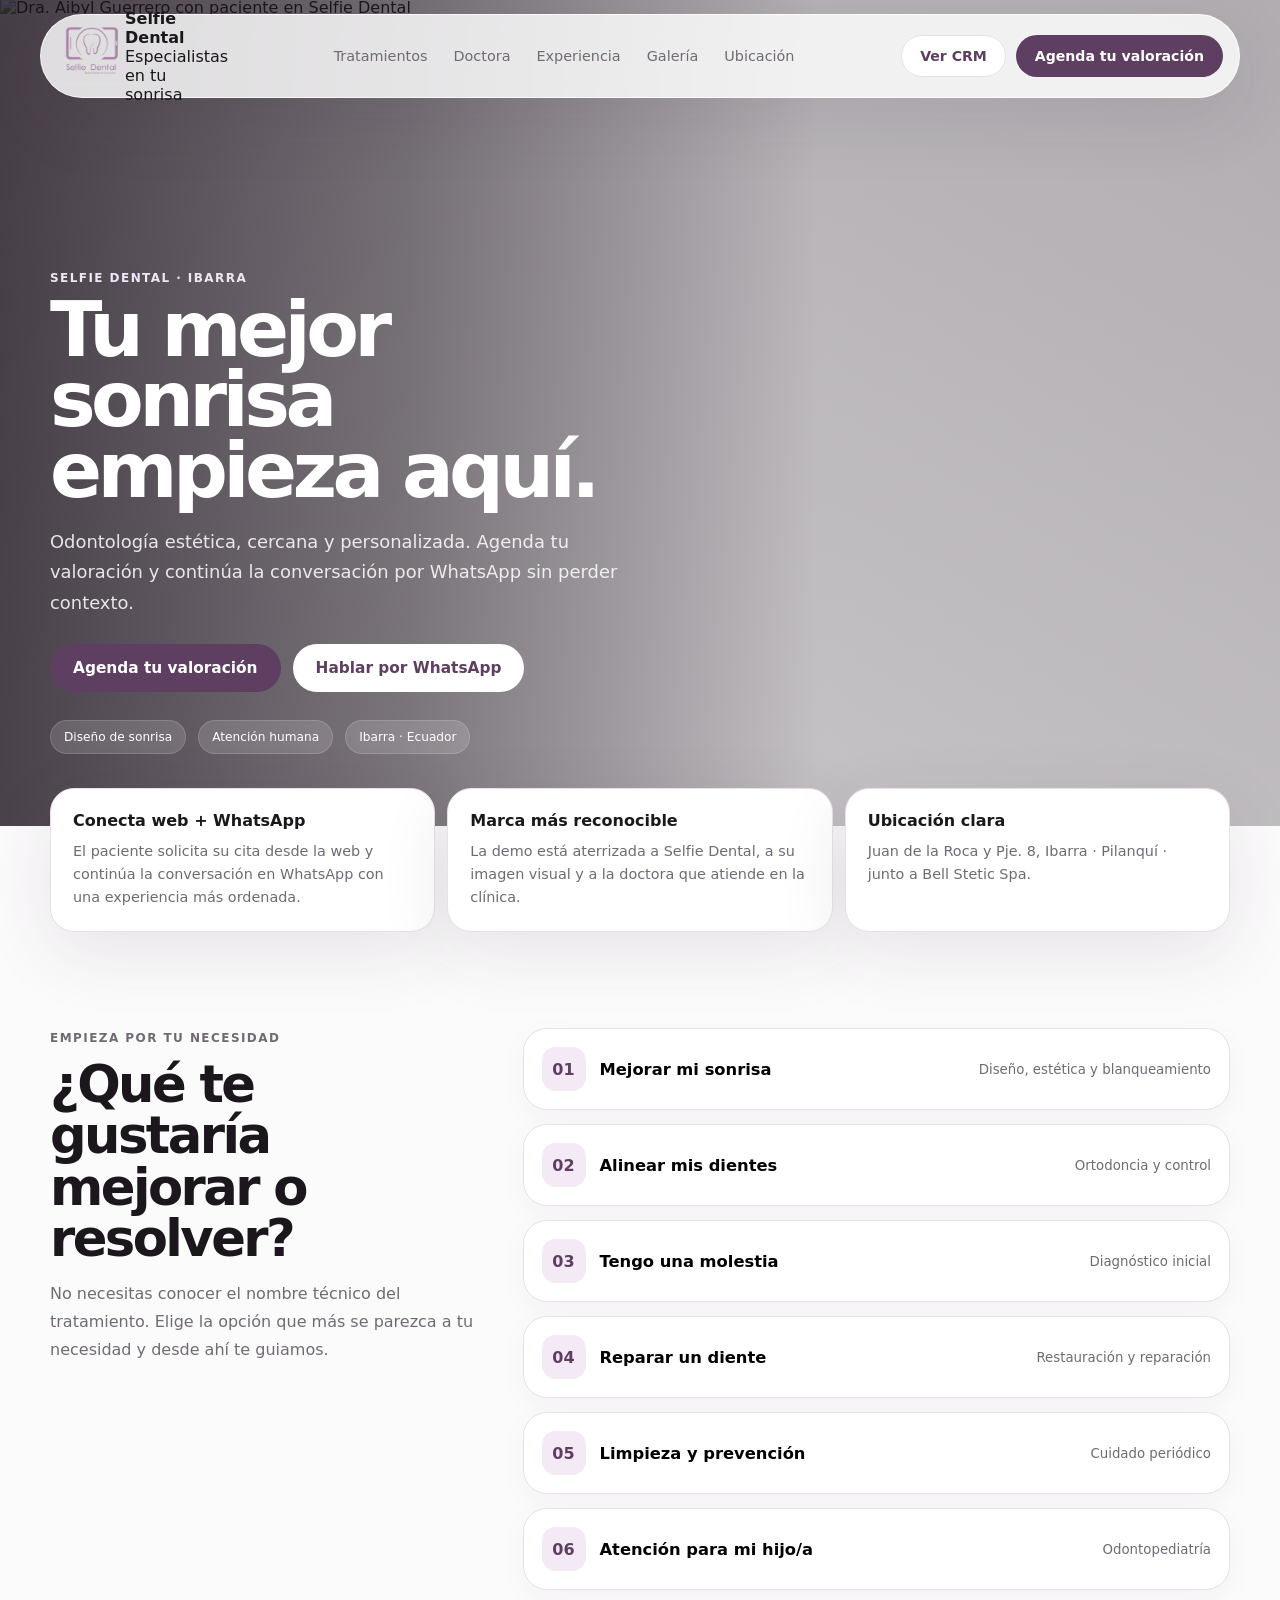
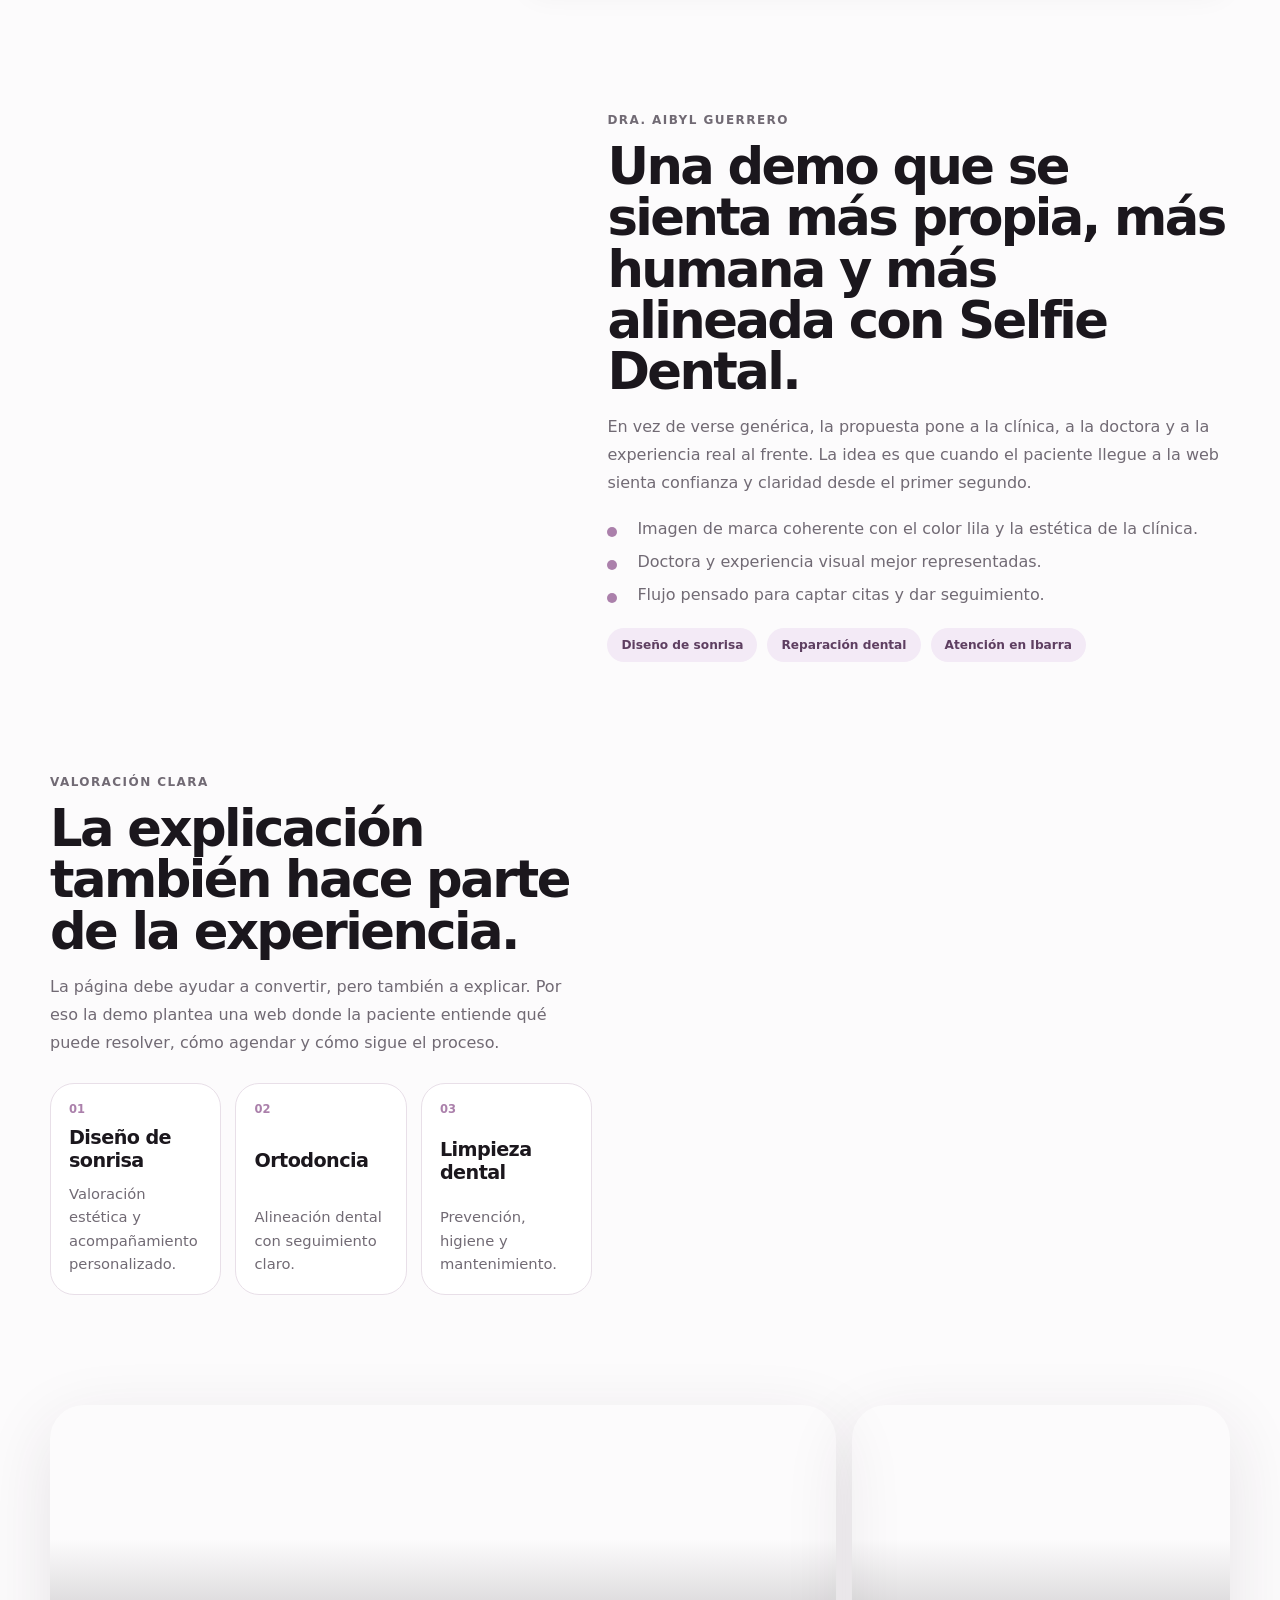
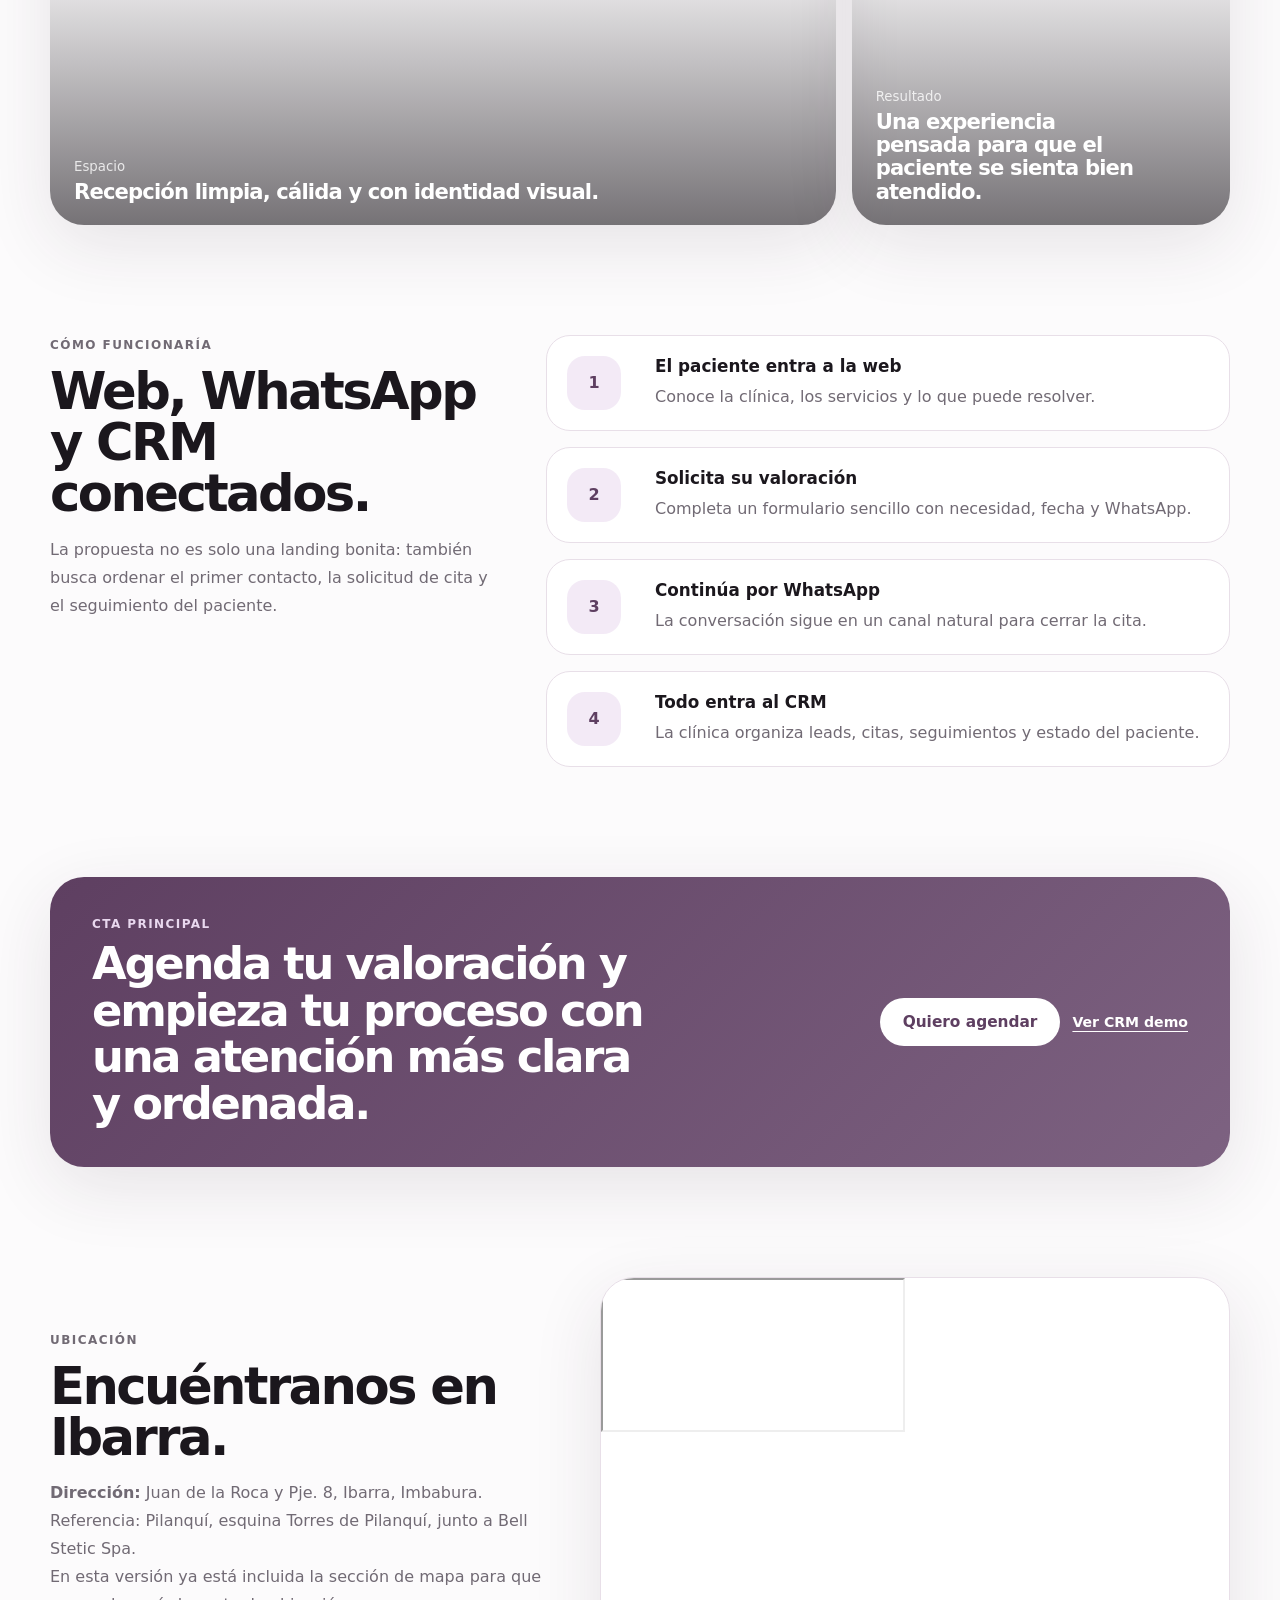
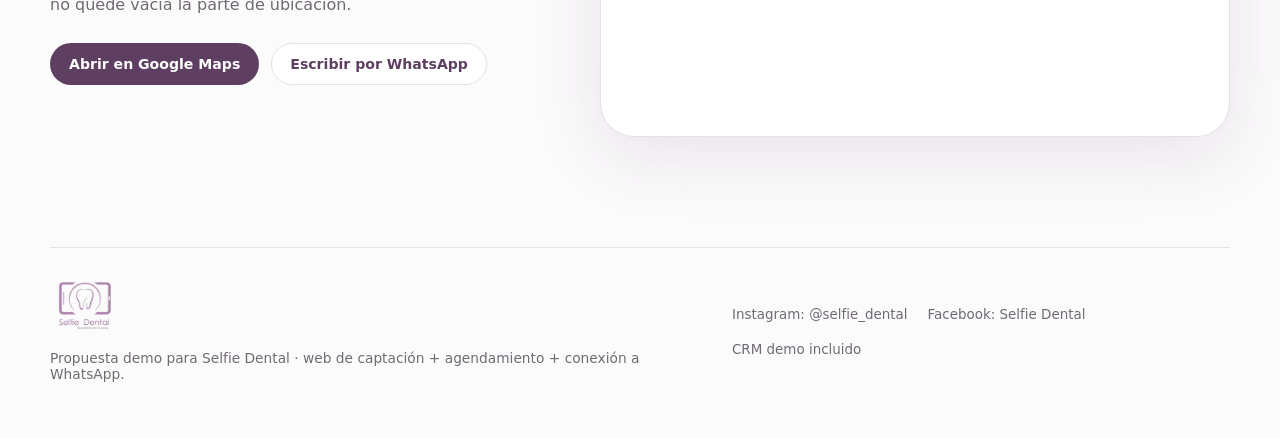
==== index.html @ 55bce2b4 "V4: update landing layout, map and image references" ====
<!doctype html>
<html lang="es">
<head>
  <meta charset="utf-8" />
  <meta name="viewport" content="width=device-width,initial-scale=1" />
  <meta name="description" content="Selfie Dental — odontología cercana y personalizada en Ibarra. Conoce sus servicios y agenda una valoración por WhatsApp." />
  <title>Selfie Dental — Especialistas en tu sonrisa</title>
  <link rel="stylesheet" href="styles.css" />
</head>
<body>
  <header class="site-header" id="top">
    <a class="brand" href="#top" aria-label="Selfie Dental inicio">
      <img src="assets/logo.webp" alt="Ícono Selfie Dental" />
      <div class="brand-copy">
        <strong>Selfie Dental</strong>
        <span>Especialistas en tu sonrisa</span>
      </div>
    </a>
    <nav class="desktop-nav" aria-label="Navegación principal">
      <a href="#tratamientos">Tratamientos</a>
      <a href="#doctora">Doctora</a>
      <a href="#experiencia">Experiencia</a>
      <a href="#galeria">Galería</a>
      <a href="#ubicacion">Ubicación</a>
    </nav>
    <div class="header-actions">
      <a class="link-button ghost desktop-only" href="crm.html">Ver CRM</a>
      <button class="link-button primary" data-open-booking>Agenda tu valoración</button>
    </div>
  </header>

  <main>
    <section class="hero-full">
      <img class="hero-bg" src="assets/hero-v4.jpg" alt="Dra. Aibyl Guerrero con paciente en Selfie Dental" />
      <div class="hero-overlay"></div>
      <div class="section-shell hero-content">
        <div class="hero-card">
          <p class="kicker light-kicker">Selfie Dental · Ibarra</p>
          <h1>Tu mejor sonrisa empieza aquí.</h1>
          <p class="hero-lead">Odontología estética, cercana y personalizada. Agenda tu valoración y continúa la conversación por WhatsApp sin perder contexto.</p>
          <div class="hero-actions">
            <button class="link-button primary large" data-open-booking>Agenda tu valoración</button>
            <a class="link-button white large" href="https://wa.me/593992459649" target="_blank" rel="noreferrer">Hablar por WhatsApp</a>
          </div>
          <div class="trust-row hero-trust">
            <span>Diseño de sonrisa</span>
            <span>Atención humana</span>
            <span>Ibarra · Ecuador</span>
          </div>
        </div>
      </div>
    </section>

    <section class="section-shell stats-strip">
      <article>
        <strong>Conecta web + WhatsApp</strong>
        <p>El paciente solicita su cita desde la web y continúa la conversación en WhatsApp con una experiencia más ordenada.</p>
      </article>
      <article>
        <strong>Marca más reconocible</strong>
        <p>La demo está aterrizada a Selfie Dental, a su imagen visual y a la doctora que atiende en la clínica.</p>
      </article>
      <article>
        <strong>Ubicación clara</strong>
        <p>Juan de la Roca y Pje. 8, Ibarra · Pilanquí · junto a Bell Stetic Spa.</p>
      </article>
    </section>

    <section class="intent-strip" id="tratamientos">
      <div class="section-shell intent-inner">
        <div class="intent-copy">
          <p class="kicker">Empieza por tu necesidad</p>
          <h2>¿Qué te gustaría mejorar o resolver?</h2>
          <p>No necesitas conocer el nombre técnico del tratamiento. Elige la opción que más se parezca a tu necesidad y desde ahí te guiamos.</p>
        </div>
        <div class="intent-list" role="list">
          <button class="intent-item" data-intent="Diseño de sonrisa"><span>01</span><strong>Mejorar mi sonrisa</strong><small>Diseño, estética y blanqueamiento</small></button>
          <button class="intent-item" data-intent="Ortodoncia"><span>02</span><strong>Alinear mis dientes</strong><small>Ortodoncia y control</small></button>
          <button class="intent-item" data-intent="Valoración por molestia"><span>03</span><strong>Tengo una molestia</strong><small>Diagnóstico inicial</small></button>
          <button class="intent-item" data-intent="Restauración dental"><span>04</span><strong>Reparar un diente</strong><small>Restauración y reparación</small></button>
          <button class="intent-item" data-intent="Limpieza dental"><span>05</span><strong>Limpieza y prevención</strong><small>Cuidado periódico</small></button>
          <button class="intent-item" data-intent="Odontopediatría"><span>06</span><strong>Atención para mi hijo/a</strong><small>Odontopediatría</small></button>
        </div>
      </div>
    </section>

    <section class="owner-section section-shell" id="doctora">
      <div class="owner-portrait-card">
        <div class="atlas-photo atlas-owner" role="img" aria-label="Retrato de la Dra. Aibyl Guerrero en Selfie Dental"></div>
      </div>
      <div class="owner-copy">
        <p class="kicker">Dra. Aibyl Guerrero</p>
        <h2>Una demo que se sienta más propia, más humana y más alineada con Selfie Dental.</h2>
        <p>En vez de verse genérica, la propuesta pone a la clínica, a la doctora y a la experiencia real al frente. La idea es que cuando el paciente llegue a la web sienta confianza y claridad desde el primer segundo.</p>
        <ul class="clean-list">
          <li><span></span>Imagen de marca coherente con el color lila y la estética de la clínica.</li>
          <li><span></span>Doctora y experiencia visual mejor representadas.</li>
          <li><span></span>Flujo pensado para captar citas y dar seguimiento.</li>
        </ul>
        <div class="owner-badges">
          <span>Diseño de sonrisa</span>
          <span>Reparación dental</span>
          <span>Atención en Ibarra</span>
        </div>
      </div>
    </section>

    <section class="consult-section section-shell" id="experiencia">
      <div class="consult-copy">
        <p class="kicker">Valoración clara</p>
        <h2>La explicación también hace parte de la experiencia.</h2>
        <p>La página debe ayudar a convertir, pero también a explicar. Por eso la demo plantea una web donde la paciente entiende qué puede resolver, cómo agendar y cómo sigue el proceso.</p>
        <div class="service-grid mini-services">
          <article class="service-card"><span class="service-index">01</span><h3>Diseño de sonrisa</h3><p>Valoración estética y acompañamiento personalizado.</p></article>
          <article class="service-card"><span class="service-index">02</span><h3>Ortodoncia</h3><p>Alineación dental con seguimiento claro.</p></article>
          <article class="service-card"><span class="service-index">03</span><h3>Limpieza dental</h3><p>Prevención, higiene y mantenimiento.</p></article>
        </div>
      </div>
      <div class="consult-media">
        <div class="atlas-photo atlas-consult" role="img" aria-label="Consulta dental entre la doctora y una paciente en Selfie Dental"></div>
      </div>
    </section>

    <section class="gallery-band section-shell" id="galeria">
      <article class="gallery-card gallery-large">
        <div class="atlas-photo atlas-lobby" role="img" aria-label="Recepción e interior de Selfie Dental"></div>
        <div class="gallery-meta">
          <small>Espacio</small>
          <strong>Recepción limpia, cálida y con identidad visual.</strong>
        </div>
      </article>
      <article class="gallery-card gallery-small">
        <div class="atlas-photo atlas-patient" role="img" aria-label="Paciente sonriendo en Selfie Dental"></div>
        <div class="gallery-meta">
          <small>Resultado</small>
          <strong>Una experiencia pensada para que el paciente se sienta bien atendido.</strong>
        </div>
      </article>
    </section>

    <section class="process section-shell" id="proceso">
      <div class="process-grid">
        <div class="process-intro">
          <p class="kicker">Cómo funcionaría</p>
          <h2>Web, WhatsApp y CRM conectados.</h2>
          <p>La propuesta no es solo una landing bonita: también busca ordenar el primer contacto, la solicitud de cita y el seguimiento del paciente.</p>
        </div>
        <ol class="steps">
          <li><span>1</span><div><strong>El paciente entra a la web</strong><p>Conoce la clínica, los servicios y lo que puede resolver.</p></div></li>
          <li><span>2</span><div><strong>Solicita su valoración</strong><p>Completa un formulario sencillo con necesidad, fecha y WhatsApp.</p></div></li>
          <li><span>3</span><div><strong>Continúa por WhatsApp</strong><p>La conversación sigue en un canal natural para cerrar la cita.</p></div></li>
          <li><span>4</span><div><strong>Todo entra al CRM</strong><p>La clínica organiza leads, citas, seguimientos y estado del paciente.</p></div></li>
        </ol>
      </div>
    </section>

    <section class="conversion section-shell">
      <div class="conversion-card">
        <div>
          <p class="kicker">CTA principal</p>
          <h2>Agenda tu valoración y empieza tu proceso con una atención más clara y ordenada.</h2>
        </div>
        <div class="hero-actions align-right">
          <button class="link-button white large" data-open-booking>Quiero agendar</button>
          <a class="link-button text-link" href="crm.html">Ver CRM demo</a>
        </div>
      </div>
    </section>

    <section class="location section-shell" id="ubicacion">
      <div class="location-copy">
        <p class="kicker">Ubicación</p>
        <h2>Encuéntranos en Ibarra.</h2>
        <p><strong>Dirección:</strong> Juan de la Roca y Pje. 8, Ibarra, Imbabura. Referencia: Pilanquí, esquina Torres de Pilanquí, junto a Bell Stetic Spa.</p>
        <p>En esta versión ya está incluida la sección de mapa para que no quede vacía la parte de ubicación.</p>
        <div class="location-actions">
          <a class="link-button primary" href="https://www.google.com/maps/search/?api=1&query=Juan+de+la+Roca+y+Pje.+8,+Ibarra" target="_blank" rel="noreferrer">Abrir en Google Maps</a>
          <a class="link-button ghost" href="https://wa.me/593992459649" target="_blank" rel="noreferrer">Escribir por WhatsApp</a>
        </div>
      </div>
      <div class="location-panel">
        <iframe
          title="Mapa de Selfie Dental"
          src="https://www.google.com/maps?q=Juan%20de%20la%20Roca%20y%20Pje.%208%2C%20Ibarra&output=embed"
          loading="lazy"
          referrerpolicy="no-referrer-when-downgrade"
          allowfullscreen>
        </iframe>
      </div>
    </section>
  </main>

  <footer class="section-shell footer">
    <div class="footer-brand">
      <img src="assets/logo.webp" alt="Logo Selfie Dental" />
      <p>Propuesta demo para Selfie Dental · web de captación + agendamiento + conexión a WhatsApp.</p>
    </div>
    <div class="footer-meta">
      <span>Instagram: @selfie_dental</span>
      <span>Facebook: Selfie Dental</span>
      <span>CRM demo incluido</span>
    </div>
  </footer>

  <dialog class="booking-dialog" id="bookingDialog">
    <div class="booking-shell">
      <div class="dialog-top">
        <div>
          <small>Agendamiento</small>
          <h2>Solicita tu valoración</h2>
        </div>
        <button class="icon-close" type="button" id="closeBookingDialog" aria-label="Cerrar">×</button>
      </div>
      <p class="dialog-lead">Completa tus datos y la solicitud se guardará en la demo. Después puedes continuar por WhatsApp.</p>
      <form class="form-grid" id="bookingForm">
        <label>Nombre completo<input required name="name" type="text" placeholder="Tu nombre" /></label>
        <label>WhatsApp<input required name="phone" type="tel" placeholder="09XXXXXXXX" /></label>
        <label>¿Qué te gustaría resolver?
          <select name="intent">
            <option>Diseño de sonrisa</option>
            <option>Ortodoncia</option>
            <option>Limpieza dental</option>
            <option>Restauración dental</option>
            <option>Odontopediatría</option>
            <option>Valoración por molestia</option>
            <option>No estoy seguro/a</option>
          </select>
        </label>
        <label>Fecha tentativa<input name="preferredDate" type="date" /></label>
        <label>Horario preferido
          <select name="time">
            <option>Mañana</option>
            <option>Tarde</option>
            <option>Noche</option>
          </select>
        </label>
        <label>¿Es tu primera visita?
          <select name="firstVisit">
            <option>Sí</option>
            <option>No</option>
          </select>
        </label>
        <label class="wide">Cuéntanos un poco más<textarea name="notes" rows="4" placeholder="Ej: quiero una valoración estética, tengo una molestia, etc."></textarea></label>
        <div class="wide form-note">Esta versión demo guarda tu solicitud en localStorage para mostrar cómo funcionaría conectada al CRM.</div>
        <div class="wide dialog-actions">
          <button class="link-button primary" type="submit">Enviar solicitud</button>
          <button class="link-button ghost" type="button" id="continueWhatsApp">Continuar por WhatsApp</button>
        </div>
      </form>
    </div>
  </dialog>

  <div id="toast" class="toast" role="status" aria-live="polite"></div>
  <script src="app.js"></script>
</body>
</html>
---- styles.css ----
:root{--bg:#fcfbfc;--surface:#ffffff;--surface-2:#f6f2f7;--lavender:#f3eaf6;--lilac:#ab80ab;--plum:#5e3f61;--plum-2:#7a5b7e;--ink:#1b171d;--muted:#716a74;--line:#e8dfe8;--shadow:0 20px 70px rgba(52,36,54,.11);--radius:30px}*{box-sizing:border-box}html{scroll-behavior:smooth}body{margin:0;background:var(--bg);color:var(--ink);font-family:Inter,ui-sans-serif,system-ui,-apple-system,BlinkMacSystemFont,"Segoe UI",sans-serif}a{text-decoration:none;color:inherit}img{max-width:100%;display:block}button,input,textarea,select{font:inherit}button{cursor:pointer}.section-shell{width:min(1180px,calc(100% - 48px));margin:0 auto}.kicker{margin:0 0 10px;color:var(--lilac);text-transform:uppercase;letter-spacing:.12em;font-size:.75rem;font-weight:800}.light-kicker{color:#f1e5f6}h1,h2,h3,p{margin:0}.site-header{position:sticky;top:14px;z-index:20;width:min(1200px,calc(100% - 28px));margin:14px auto 0;display:grid;grid-template-columns:170px 1fr auto;gap:24px;align-items:center;background:rgba(255,255,255,.82);backdrop-filter:blur(18px);border:1px solid rgba(255,255,255,.75);box-shadow:var(--shadow);border-radius:999px;padding:12px 16px}.brand{display:flex;align-items:center;justify-content:flex-start;height:58px;overflow:visible}.brand img{height:58px;width:auto;max-width:150px;object-fit:contain}.desktop-nav{display:flex;justify-content:center;gap:26px;font-size:.9rem;color:var(--muted)}.desktop-nav a:hover{color:var(--plum)}.header-actions{display:flex;gap:10px}.link-button{border:1px solid transparent;border-radius:999px;padding:12px 18px;font-weight:700;font-size:.88rem;display:inline-flex;align-items:center;justify-content:center;transition:.25s ease}.link-button.primary{background:var(--plum);color:#fff}.link-button.primary:hover{background:#4f3352}.link-button.ghost{background:#fff;border-color:var(--line);color:var(--plum)}.link-button.ghost:hover{border-color:#cdbad0}.link-button.white{background:#fff;color:var(--plum)}.link-button.dark{background:var(--ink);color:#fff}.link-button.text-link{padding:0;background:transparent;color:#fff;border:0;text-decoration:underline;text-underline-offset:4px}.link-button.large{padding:14px 22px;font-size:.96rem}.hero-full{position:relative;min-height:92vh;display:flex;align-items:flex-end;overflow:hidden;margin-top:-100px;padding-top:100px}.hero-bg{position:absolute;inset:0;width:100%;height:100%;object-fit:cover}.hero-overlay{position:absolute;inset:0;background:linear-gradient(90deg,rgba(28,18,29,.76) 0%,rgba(28,18,29,.5) 32%,rgba(28,18,29,.12) 64%,rgba(28,18,29,.15) 100%),linear-gradient(180deg,rgba(28,18,29,.22) 0%,rgba(28,18,29,.14) 100%)}.hero-content{position:relative;z-index:1;padding:110px 0 72px}.hero-card{max-width:570px;color:#fff}.hero-card h1{font-size:clamp(3.2rem,6vw,6.4rem);line-height:.92;letter-spacing:-.06em;margin-bottom:20px}.hero-lead{font-size:1.12rem;line-height:1.7;color:rgba(255,255,255,.86);margin-bottom:26px;max-width:52ch}.hero-actions{display:flex;gap:12px;align-items:center;flex-wrap:wrap}.trust-row{display:flex;gap:12px;flex-wrap:wrap}.hero-trust{margin-top:28px}.trust-row span{padding:9px 13px;border-radius:999px;background:rgba(255,255,255,.14);color:#fff;font-size:.76rem;border:1px solid rgba(255,255,255,.15)}.stats-strip{margin-top:-38px;position:relative;z-index:2;display:grid;grid-template-columns:repeat(3,1fr);gap:12px}.stats-strip article{background:#fff;border:1px solid var(--line);border-radius:24px;padding:22px;box-shadow:var(--shadow)}.stats-strip strong{display:block;font-size:1rem;margin-bottom:10px}.stats-strip p{font-size:.9rem;color:var(--muted);line-height:1.6}.intent-strip{padding:96px 0}.intent-inner{display:grid;grid-template-columns:.75fr 1.25fr;gap:48px;align-items:start}.intent-copy h2,.owner-copy h2,.consult-copy h2,.process-intro h2,.location-copy h2{font-size:clamp(2.2rem,4vw,4rem);line-height:1;letter-spacing:-.05em;margin-bottom:16px}.intent-copy p,.owner-copy p,.consult-copy p,.process-intro p,.location-copy p{color:var(--muted);line-height:1.75}.intent-list{display:grid;gap:14px}.intent-item{border:1px solid var(--line);background:#fff;border-radius:24px;padding:18px;display:grid;grid-template-columns:44px 1fr auto;gap:14px;align-items:center;text-align:left;box-shadow:0 8px 28px rgba(52,36,54,.04)}.intent-item:hover{transform:translateY(-2px);border-color:#d3bfd5}.intent-item span{width:44px;height:44px;border-radius:14px;background:var(--lavender);display:flex;align-items:center;justify-content:center;color:var(--plum);font-weight:800}.intent-item strong{font-size:1.02rem}.intent-item small{color:var(--muted)}.owner-section{display:grid;grid-template-columns:.9fr 1.1fr;gap:48px;align-items:center;padding:24px 0 110px}.owner-portrait-card{border-radius:34px;overflow:hidden;box-shadow:var(--shadow)}.owner-portrait-card img{width:100%;height:100%;object-fit:cover}.clean-list{padding:0;margin:22px 0 0;list-style:none;display:grid;gap:14px}.clean-list li{display:grid;grid-template-columns:18px 1fr;gap:12px;align-items:start;color:var(--muted)}.clean-list span{width:10px;height:10px;border-radius:50%;background:var(--lilac);margin-top:8px}.owner-badges{display:flex;gap:10px;flex-wrap:wrap;margin-top:24px}.owner-badges span{background:var(--lavender);border-radius:999px;padding:10px 14px;font-size:.76rem;color:var(--plum);font-weight:700}.consult-section{display:grid;grid-template-columns:.95fr 1.05fr;gap:38px;align-items:center;padding-bottom:110px}.consult-media{border-radius:34px;overflow:hidden;box-shadow:var(--shadow)}.consult-media img{width:100%;height:100%;object-fit:cover}.service-grid{display:grid;grid-template-columns:repeat(3,1fr);gap:14px}.service-card{background:#fff;border:1px solid var(--line);border-radius:24px;padding:18px;min-height:180px;display:flex;flex-direction:column;justify-content:space-between}.mini-services{margin-top:26px}.service-index{color:var(--lilac);font-size:.72rem;font-weight:800}.service-card h3{font-size:1.2rem;letter-spacing:-.03em;margin:10px 0}.service-card p{color:var(--muted);line-height:1.6;font-size:.92rem}.gallery-band{display:grid;grid-template-columns:1.35fr .65fr;gap:16px;padding-bottom:110px}.gallery-card{position:relative;border-radius:34px;overflow:hidden;min-height:420px;box-shadow:var(--shadow)}.gallery-card img{width:100%;height:100%;object-fit:cover}.gallery-card::after{content:"";position:absolute;inset:0;background:linear-gradient(180deg,transparent 32%,rgba(20,15,21,.58) 100%)}.gallery-meta{position:absolute;left:24px;bottom:22px;z-index:1;color:#fff;max-width:70%}.gallery-meta small{display:block;opacity:.8;margin-bottom:6px}.gallery-meta strong{font-size:1.32rem;line-height:1.1;letter-spacing:-.04em}.process{padding:0 0 110px}.process-grid{display:grid;grid-template-columns:.8fr 1.2fr;gap:40px;align-items:start}.steps{margin:0;padding:0;list-style:none;display:grid;gap:16px}.steps li{display:grid;grid-template-columns:72px 1fr;gap:16px;background:#fff;border:1px solid var(--line);border-radius:24px;padding:20px;align-items:start}.steps span{width:54px;height:54px;border-radius:18px;background:var(--lavender);display:flex;align-items:center;justify-content:center;color:var(--plum);font-weight:900}.steps strong{display:block;font-size:1.05rem;margin-bottom:8px}.steps p{color:var(--muted);line-height:1.6}.conversion{padding-bottom:110px}.conversion-card{background:linear-gradient(135deg,var(--plum) 0%,#7d6281 100%);border-radius:34px;padding:40px 42px;display:grid;grid-template-columns:1fr auto;gap:24px;align-items:center;color:#fff;box-shadow:var(--shadow)}.conversion-card h2{font-size:clamp(2rem,3.5vw,3.2rem);line-height:1.04;letter-spacing:-.05em;max-width:18ch}.conversion-card .kicker{color:#e9d8ef}.location{padding-bottom:110px;display:grid;grid-template-columns:.9fr 1.1fr;gap:34px;align-items:center}.location-actions{display:flex;gap:12px;flex-wrap:wrap;margin-top:24px}.location-panel{height:460px;border-radius:34px;background:#fff;border:1px solid var(--line);position:relative;overflow:hidden;box-shadow:var(--shadow)}.map-pattern{position:absolute;inset:-50px;background-image:linear-gradient(24deg,transparent 46%,rgba(94,63,97,.08) 47%,rgba(94,63,97,.08) 49%,transparent 50%),linear-gradient(-24deg,transparent 46%,rgba(94,63,97,.08) 47%,rgba(94,63,97,.08) 49%,transparent 50%);background-size:96px 96px}.pin-card{position:absolute;left:50%;top:50%;transform:translate(-50%,-50%);background:#fff;border-radius:18px;padding:18px 20px;box-shadow:var(--shadow);display:flex;gap:14px;align-items:center}.pin{width:18px;height:18px;background:var(--plum);border-radius:50% 50% 50% 0;transform:rotate(-45deg)}.footer{border-top:1px solid var(--line);padding:34px 0 56px;display:flex;justify-content:space-between;align-items:center;gap:20px}.footer-brand img{height:58px;width:auto;object-fit:contain}.footer-brand p{margin-top:10px;color:var(--muted);font-size:.86rem}.footer-meta{display:flex;gap:20px;flex-wrap:wrap;color:var(--muted);font-size:.84rem}.booking-dialog{border:0;border-radius:34px;padding:0;width:min(760px,calc(100% - 24px));background:#fff;box-shadow:0 40px 120px rgba(35,22,36,.28)}.booking-dialog::backdrop{background:rgba(18,12,19,.55);backdrop-filter:blur(3px)}.booking-shell{padding:32px}.dialog-top{display:flex;align-items:flex-start;justify-content:space-between;gap:20px}.dialog-top small{display:block;color:var(--lilac);font-weight:800;text-transform:uppercase;letter-spacing:.1em;font-size:.72rem}.dialog-top h2{font-size:2.2rem;letter-spacing:-.05em;margin-top:4px}.icon-close{width:42px;height:42px;border-radius:50%;border:1px solid var(--line);background:#fff;color:var(--muted);font-size:1.45rem;line-height:1}.dialog-lead{margin:6px 0 24px;color:var(--muted);line-height:1.7}.form-grid{display:grid;grid-template-columns:1fr 1fr;gap:14px}.form-grid label{display:grid;gap:8px;font-size:.82rem;color:#4d4750;font-weight:700}.form-grid .wide{grid-column:1/-1}.form-grid input,.form-grid select,.form-grid textarea{width:100%;border:1px solid var(--line);border-radius:16px;padding:13px 14px;background:#fff;outline:none;color:var(--ink)}.form-grid input:focus,.form-grid select:focus,.form-grid textarea:focus{border-color:var(--lilac);box-shadow:0 0 0 4px rgba(171,128,171,.12)}.form-note{margin-top:14px;background:var(--lavender);border-radius:14px;padding:12px 14px;color:var(--muted);font-size:.78rem;line-height:1.55}.dialog-actions{display:flex;gap:10px;margin-top:20px;flex-wrap:wrap}.toast{position:fixed;left:50%;bottom:24px;transform:translate(-50%,120px);opacity:0;background:var(--ink);color:#fff;border-radius:999px;padding:12px 18px;font-size:.86rem;z-index:60;transition:.25s ease}.toast.show{transform:translate(-50%,0);opacity:1}.crm-body{background:#f7f4f7}.crm-banner{height:34px;background:var(--plum);color:#fff;display:flex;align-items:center;justify-content:center;font-size:.73rem;letter-spacing:.02em}.crm-layout{display:grid;grid-template-columns:250px 1fr;min-height:calc(100vh - 34px)}.crm-sidebar{background:#fff;border-right:1px solid var(--line);padding:24px 18px;display:flex;flex-direction:column;position:sticky;top:0;height:calc(100vh - 34px)}.crm-brand{display:flex;align-items:center;gap:12px;padding:0 6px 24px;font-weight:800}.crm-brand img{height:46px;width:auto;object-fit:contain}.crm-sidebar nav{display:grid;gap:8px}.side-item{background:transparent;border:0;border-radius:16px;padding:12px 14px;color:var(--muted);display:flex;gap:12px;align-items:center;font-weight:700;text-align:left}.side-item.active{background:var(--lavender);color:var(--plum)}.side-bottom{margin-top:auto;color:var(--muted);font-size:.8rem;line-height:1.55;padding:12px 8px}.crm-main{padding:34px 38px 60px;min-width:0}.crm-topbar{display:flex;justify-content:space-between;gap:20px;align-items:flex-end;margin-bottom:24px}.crm-topbar p{color:var(--muted);font-size:.84rem}.crm-topbar h1{font-size:2.55rem;letter-spacing:-.05em;margin-top:6px}.crm-actions{display:flex;gap:10px;flex-wrap:wrap}.metrics-row{display:grid;grid-template-columns:repeat(4,1fr);gap:12px;margin-bottom:18px}.metrics-row article{background:#fff;border:1px solid var(--line);border-radius:22px;padding:18px;box-shadow:0 10px 40px rgba(52,36,54,.04)}.metrics-row small,.metrics-row span{display:block;color:var(--muted);font-size:.76rem}.metrics-row strong{display:block;font-size:2rem;letter-spacing:-.05em;margin:6px 0}.crm-section{background:#fff;border:1px solid var(--line);border-radius:26px;padding:22px;box-shadow:0 10px 40px rgba(52,36,54,.04)}.top-gap{margin-top:18px}.crm-section-head{display:flex;justify-content:space-between;align-items:end;gap:20px;margin-bottom:16px}.crm-section-head h2{font-size:1.35rem;letter-spacing:-.03em}.search-input{border:1px solid var(--line);border-radius:999px;padding:10px 14px;min-width:280px}.pipeline{display:grid;grid-template-columns:repeat(6,minmax(190px,1fr));gap:12px;overflow:auto;padding-bottom:4px}.pipeline-col{background:var(--surface-2);border-radius:20px;padding:12px;min-height:340px}.pipeline-title{display:flex;justify-content:space-between;align-items:center;padding:2px 4px 12px;font-size:.78rem;font-weight:800}.count-badge{background:#fff;color:var(--muted);padding:4px 8px;border-radius:999px;font-size:.72rem}.lead-card{background:#fff;border:1px solid var(--line);border-radius:16px;padding:12px;margin-bottom:10px}.lead-card strong{display:block;font-size:.9rem}.lead-card p{color:var(--muted);font-size:.76rem;line-height:1.5;margin:6px 0}.lead-meta{display:flex;justify-content:space-between;gap:10px;color:#8f8890;font-size:.68rem}.card-actions{display:flex;gap:8px;margin-top:10px}.mini-button{border:1px solid var(--line);background:#fff;border-radius:999px;padding:8px 10px;font-size:.72rem;font-weight:700;color:var(--plum)}.empty-mini{padding:16px 8px;color:var(--muted);font-size:.78rem}.crm-bottom-grid{display:grid;grid-template-columns:1fr 1fr;gap:18px;margin-top:18px}.lead-table{display:grid}.lead-row{display:grid;grid-template-columns:1.15fr .9fr .8fr auto;gap:12px;align-items:center;padding:14px 6px;border-top:1px solid var(--line);font-size:.8rem;cursor:pointer}.lead-row:hover{background:#fdfbfe}.lead-row strong{font-size:.84rem}.lead-row span{color:var(--muted)}.status-pill{display:inline-flex;align-items:center;justify-content:center;padding:7px 10px;border-radius:999px;background:var(--lavender);color:var(--plum)!important;font-weight:800;font-size:.72rem}.empty-detail{height:220px;display:flex;align-items:center;justify-content:center;flex-direction:column;text-align:center;color:var(--muted);gap:7px}.empty-detail strong{color:var(--ink)}.simple-empty{height:auto;padding:16px 0}.detail-card h3{font-size:1.6rem;letter-spacing:-.04em;margin:6px 0}.detail-card>span{display:block;color:var(--muted);font-size:.8rem}.detail-list{display:grid;gap:12px;margin-top:18px}.detail-row{display:flex;justify-content:space-between;gap:16px;border-bottom:1px solid var(--line);padding-bottom:10px;font-size:.8rem}.detail-row span:first-child{color:var(--muted)}.detail-actions{display:grid;grid-template-columns:1fr 1fr;gap:10px;margin-top:18px}.detail-actions button{border:1px solid var(--line);background:#fff;border-radius:14px;padding:11px 10px;font-weight:700;color:var(--plum)}.triple-actions{grid-template-columns:repeat(3,1fr)}.detail-subsection{margin-top:18px;border-top:1px solid var(--line);padding-top:14px;font-size:.8rem}.detail-subsection strong{display:block;margin-bottom:8px}.sub-row{padding:8px 0;color:var(--muted);border-bottom:1px dashed #eee7ee}.table-actions{display:flex;gap:8px;flex-wrap:wrap}.task-list,.appointment-list{display:grid;gap:12px}.task-item,.appointment-card{display:flex;justify-content:space-between;gap:16px;align-items:center;background:var(--surface-2);border-radius:18px;padding:14px}.task-item strong,.appointment-card strong{display:block;font-size:.92rem;margin-bottom:4px}.task-item span,.appointment-card span{color:var(--muted);font-size:.78rem}.task-pills{display:flex;gap:8px;flex-wrap:wrap;align-items:center}.tiny-pill{background:#fff;border:1px solid var(--line);border-radius:999px;padding:6px 9px;font-size:.72rem;color:var(--plum);font-weight:700}.bar-list{display:grid;gap:14px}.bar-item{display:grid;gap:6px}.bar-label{display:flex;justify-content:space-between;gap:12px;font-size:.82rem}.bar-track{height:12px;background:var(--surface-2);border-radius:999px;overflow:hidden}.bar-fill{height:100%;background:linear-gradient(90deg,var(--lilac),var(--plum));border-radius:999px}.settings-actions{display:grid;gap:12px}.crm-modal .booking-shell{padding:28px}@media(max-width:1080px){.desktop-nav{display:none}.hero-full{min-height:82vh}.stats-strip,.owner-section,.consult-section,.gallery-band,.process-grid,.location,.intent-inner,.crm-bottom-grid{grid-template-columns:1fr}.service-grid{grid-template-columns:1fr}.crm-layout{grid-template-columns:78px 1fr}.crm-sidebar{padding:18px 10px}.crm-brand span,.side-item span:last-child,.side-bottom{display:none}.side-item{justify-content:center}.metrics-row{grid-template-columns:1fr 1fr}}@media(max-width:760px){.section-shell{width:min(100% - 28px,1180px)}.site-header{grid-template-columns:1fr auto;gap:12px;padding:10px 12px}.brand img{height:46px;max-width:120px}.desktop-only{display:none!important}.hero-card h1{font-size:clamp(3rem,15vw,4.6rem)}.hero-full{min-height:88vh}.hero-actions,.location-actions,.dialog-actions{flex-direction:column;align-items:flex-start}.stats-strip{grid-template-columns:1fr;margin-top:-30px}.intent-strip{padding:84px 0}.intent-item{grid-template-columns:40px 1fr}.intent-item small{display:none}.owner-section,.consult-section,.gallery-band,.process,.conversion,.location{padding-bottom:88px}.gallery-card{min-height:360px}.conversion-card{grid-template-columns:1fr;padding:34px 26px}.footer{flex-direction:column;align-items:flex-start}.form-grid{grid-template-columns:1fr}.form-grid .wide{grid-column:auto}.booking-shell{padding:24px}.crm-banner{height:auto;padding:8px 12px;text-align:center}.crm-layout{grid-template-columns:1fr}.crm-sidebar{display:none}.crm-main{padding:20px 14px 40px}.crm-topbar{align-items:flex-start;flex-direction:column}.metrics-row{grid-template-columns:1fr 1fr}.pipeline{grid-template-columns:repeat(6,240px)}.lead-row{grid-template-columns:1fr .9fr}.lead-row>*:nth-child(3),.lead-row>*:nth-child(4){display:none}.task-item,.appointment-card{flex-direction:column;align-items:flex-start}.detail-actions.triple-actions{grid-template-columns:1fr}}
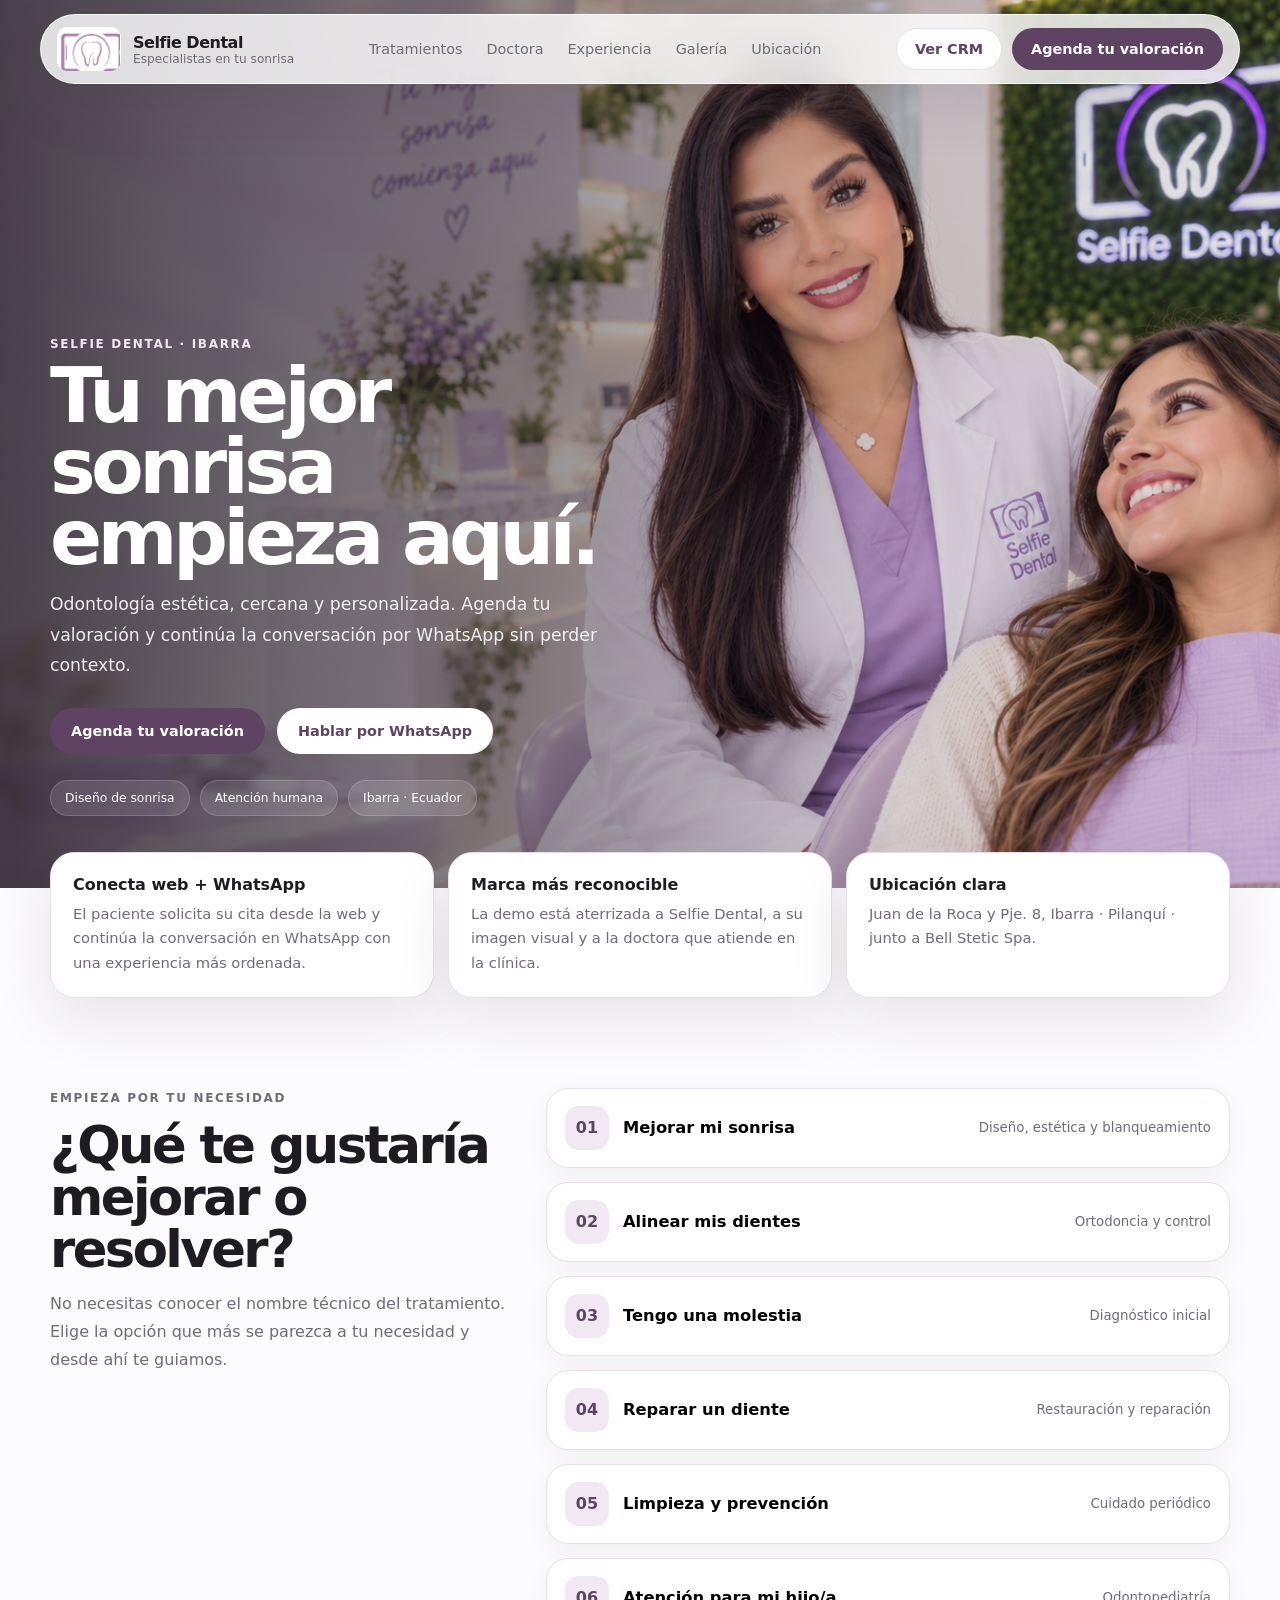
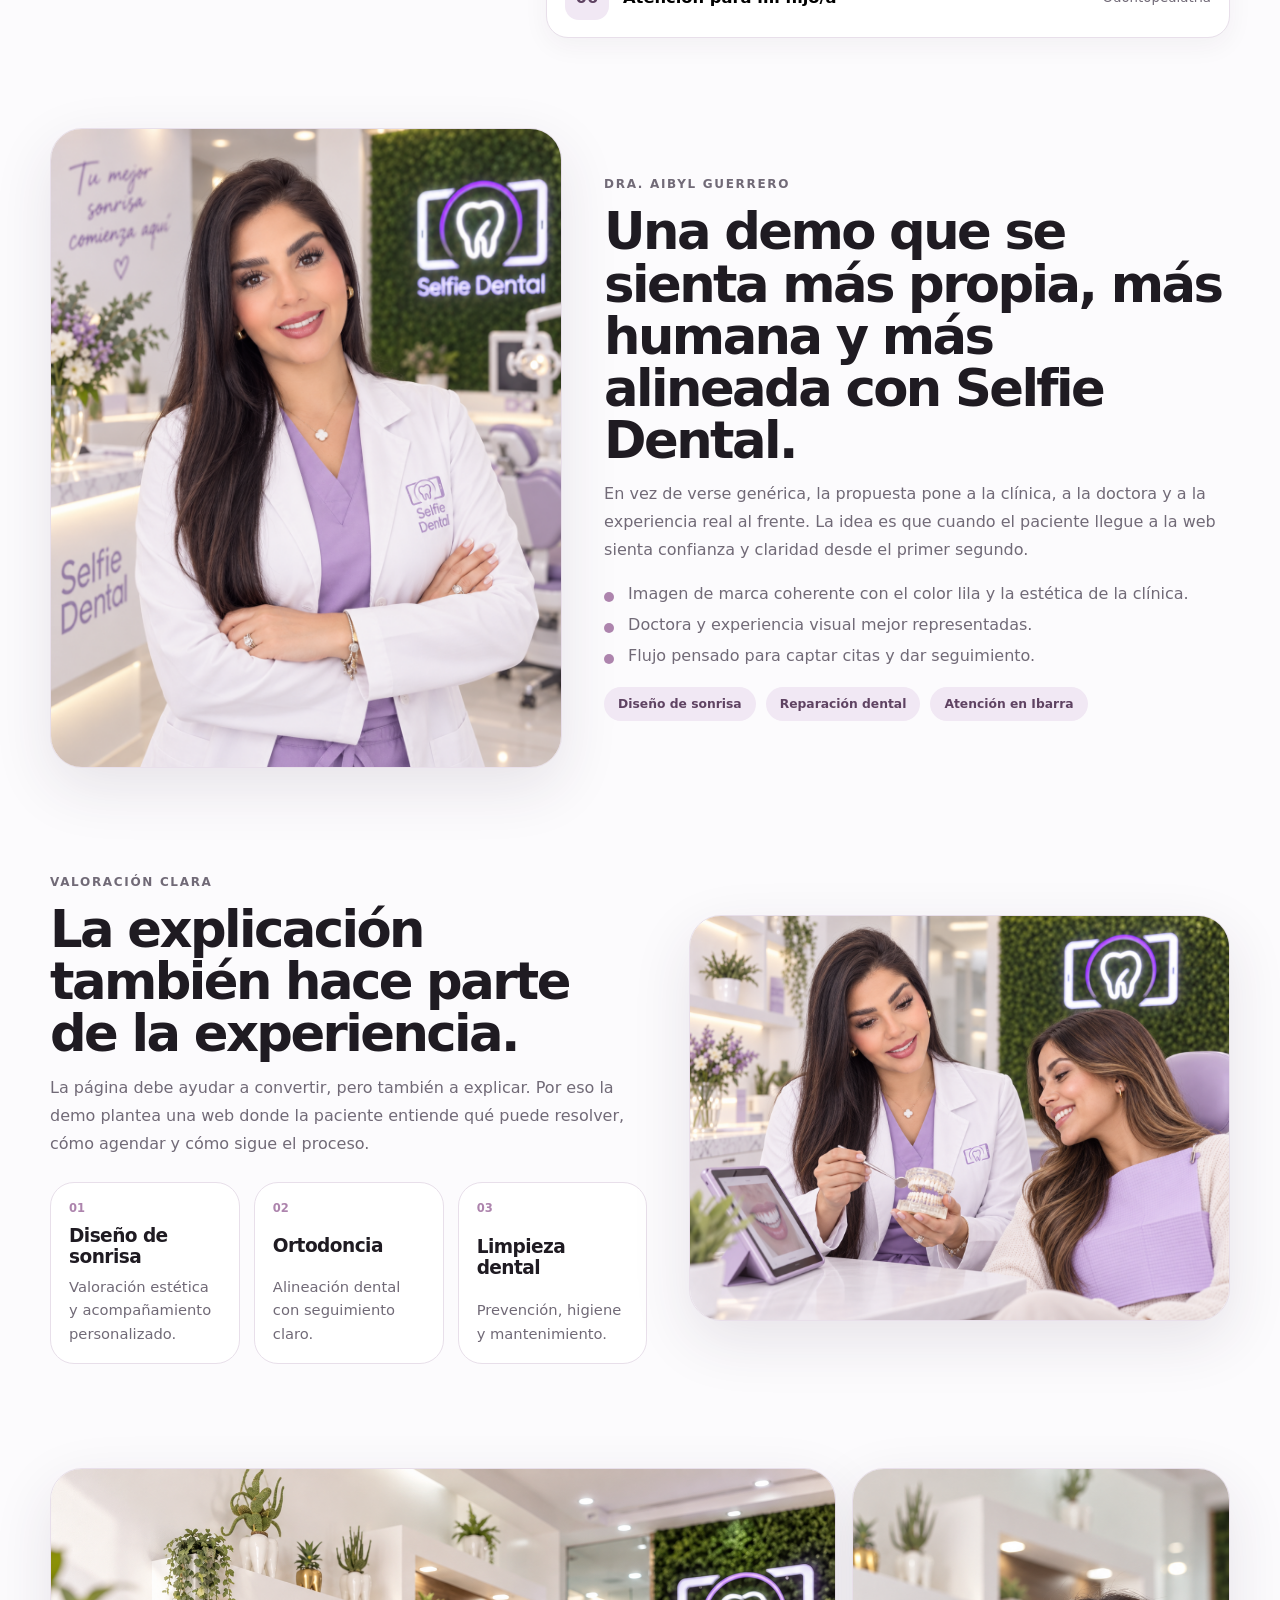
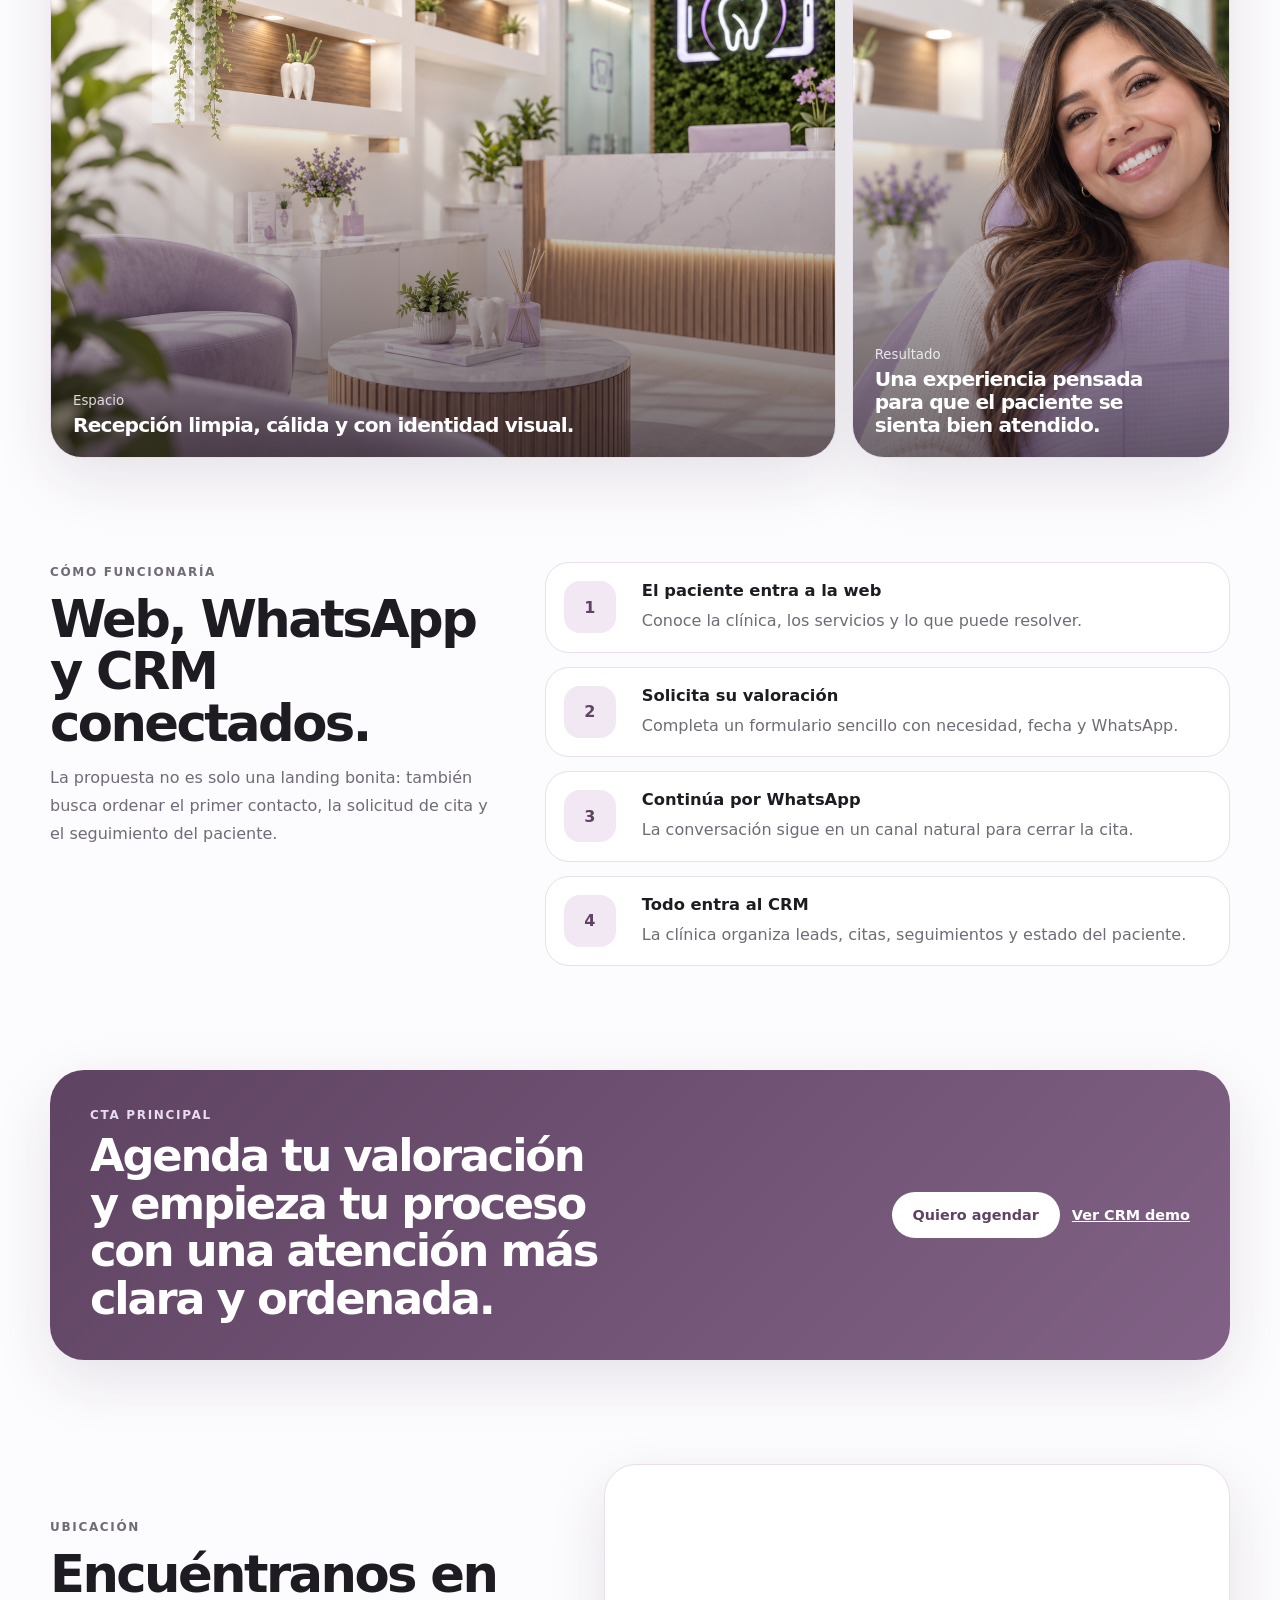
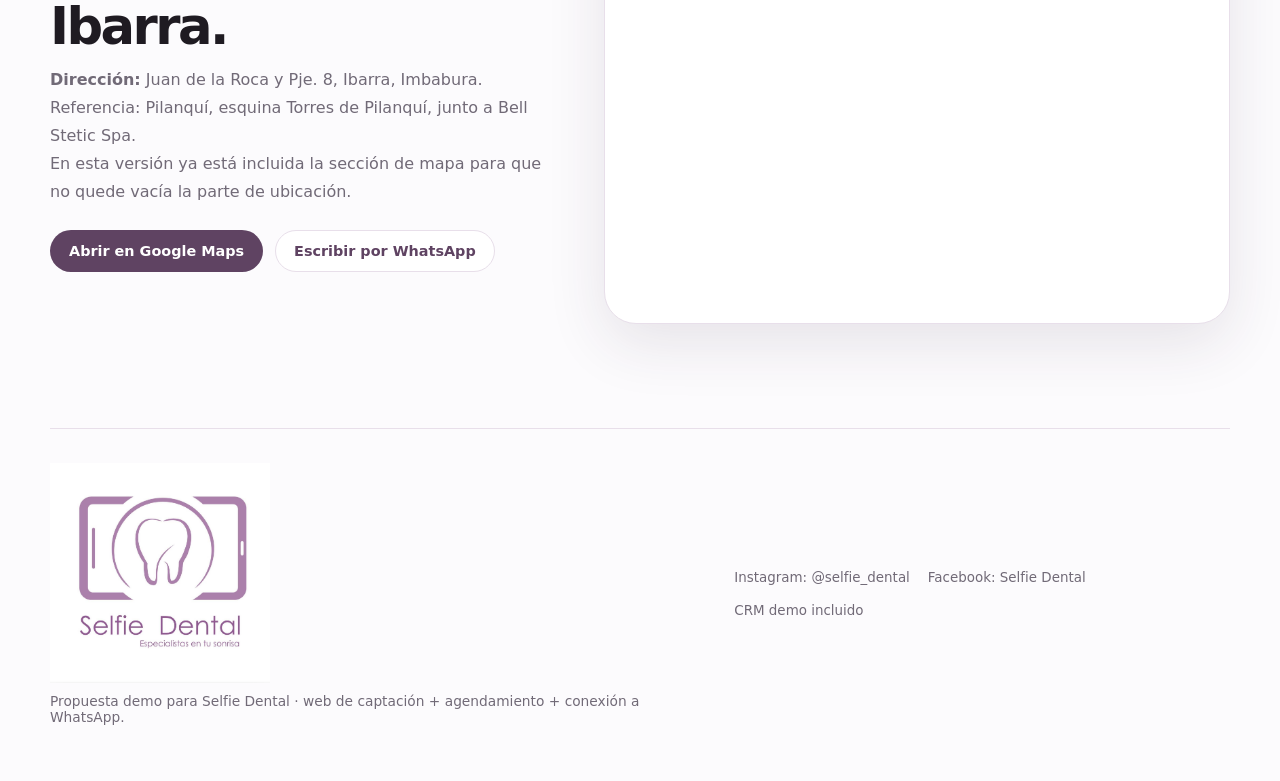
==== commit 21c8073a: "feat: update Selfie Dental demo to v4" ====
--- a/index.html
+++ b/index.html
@@ -10,7 +10,7 @@
 <body>
   <header class="site-header" id="top">
     <a class="brand" href="#top" aria-label="Selfie Dental inicio">
-      <img src="assets/logo.webp" alt="Ícono Selfie Dental" />
+      <img src="assets/logo-symbol.png" alt="Ícono Selfie Dental" />
       <div class="brand-copy">
         <strong>Selfie Dental</strong>
         <span>Especialistas en tu sonrisa</span>
@@ -31,7 +31,7 @@
 
   <main>
     <section class="hero-full">
-      <img class="hero-bg" src="assets/hero-v4.jpg" alt="Dra. Aibyl Guerrero con paciente en Selfie Dental" />
+      <img class="hero-bg" src="assets/hero-owner.png" alt="Dra. Aibyl Guerrero con paciente en Selfie Dental" />
       <div class="hero-overlay"></div>
       <div class="section-shell hero-content">
         <div class="hero-card">
@@ -86,7 +86,7 @@
 
     <section class="owner-section section-shell" id="doctora">
       <div class="owner-portrait-card">
-        <div class="atlas-photo atlas-owner" role="img" aria-label="Retrato de la Dra. Aibyl Guerrero en Selfie Dental"></div>
+        <img src="assets/owner-portrait.png" alt="Retrato de la Dra. Aibyl Guerrero en Selfie Dental" />
       </div>
       <div class="owner-copy">
         <p class="kicker">Dra. Aibyl Guerrero</p>
@@ -117,20 +117,20 @@
         </div>
       </div>
       <div class="consult-media">
-        <div class="atlas-photo atlas-consult" role="img" aria-label="Consulta dental entre la doctora y una paciente en Selfie Dental"></div>
+        <img src="assets/owner-consult.png" alt="Consulta dental entre la doctora y una paciente en Selfie Dental" />
       </div>
     </section>
 
     <section class="gallery-band section-shell" id="galeria">
       <article class="gallery-card gallery-large">
-        <div class="atlas-photo atlas-lobby" role="img" aria-label="Recepción e interior de Selfie Dental"></div>
+        <img src="assets/clinic-lobby.png" alt="Recepción e interior de Selfie Dental" />
         <div class="gallery-meta">
           <small>Espacio</small>
           <strong>Recepción limpia, cálida y con identidad visual.</strong>
         </div>
       </article>
       <article class="gallery-card gallery-small">
-        <div class="atlas-photo atlas-patient" role="img" aria-label="Paciente sonriendo en Selfie Dental"></div>
+        <img src="assets/patient-smile.png" alt="Paciente sonriendo en Selfie Dental" />
         <div class="gallery-meta">
           <small>Resultado</small>
           <strong>Una experiencia pensada para que el paciente se sienta bien atendido.</strong>
@@ -192,7 +192,7 @@
 
   <footer class="section-shell footer">
     <div class="footer-brand">
-      <img src="assets/logo.webp" alt="Logo Selfie Dental" />
+      <img src="assets/logo-full.png" alt="Logo Selfie Dental" />
       <p>Propuesta demo para Selfie Dental · web de captación + agendamiento + conexión a WhatsApp.</p>
     </div>
     <div class="footer-meta">
--- a/styles.css
+++ b/styles.css
@@ -1 +1,46 @@
-:root{--bg:#fcfbfc;--surface:#ffffff;--surface-2:#f6f2f7;--lavender:#f3eaf6;--lilac:#ab80ab;--plum:#5e3f61;--plum-2:#7a5b7e;--ink:#1b171d;--muted:#716a74;--line:#e8dfe8;--shadow:0 20px 70px rgba(52,36,54,.11);--radius:30px}*{box-sizing:border-box}html{scroll-behavior:smooth}body{margin:0;background:var(--bg);color:var(--ink);font-family:Inter,ui-sans-serif,system-ui,-apple-system,BlinkMacSystemFont,"Segoe UI",sans-serif}a{text-decoration:none;color:inherit}img{max-width:100%;display:block}button,input,textarea,select{font:inherit}button{cursor:pointer}.section-shell{width:min(1180px,calc(100% - 48px));margin:0 auto}.kicker{margin:0 0 10px;color:var(--lilac);text-transform:uppercase;letter-spacing:.12em;font-size:.75rem;font-weight:800}.light-kicker{color:#f1e5f6}h1,h2,h3,p{margin:0}.site-header{position:sticky;top:14px;z-index:20;width:min(1200px,calc(100% - 28px));margin:14px auto 0;display:grid;grid-template-columns:170px 1fr auto;gap:24px;align-items:center;background:rgba(255,255,255,.82);backdrop-filter:blur(18px);border:1px solid rgba(255,255,255,.75);box-shadow:var(--shadow);border-radius:999px;padding:12px 16px}.brand{display:flex;align-items:center;justify-content:flex-start;height:58px;overflow:visible}.brand img{height:58px;width:auto;max-width:150px;object-fit:contain}.desktop-nav{display:flex;justify-content:center;gap:26px;font-size:.9rem;color:var(--muted)}.desktop-nav a:hover{color:var(--plum)}.header-actions{display:flex;gap:10px}.link-button{border:1px solid transparent;border-radius:999px;padding:12px 18px;font-weight:700;font-size:.88rem;display:inline-flex;align-items:center;justify-content:center;transition:.25s ease}.link-button.primary{background:var(--plum);color:#fff}.link-button.primary:hover{background:#4f3352}.link-button.ghost{background:#fff;border-color:var(--line);color:var(--plum)}.link-button.ghost:hover{border-color:#cdbad0}.link-button.white{background:#fff;color:var(--plum)}.link-button.dark{background:var(--ink);color:#fff}.link-button.text-link{padding:0;background:transparent;color:#fff;border:0;text-decoration:underline;text-underline-offset:4px}.link-button.large{padding:14px 22px;font-size:.96rem}.hero-full{position:relative;min-height:92vh;display:flex;align-items:flex-end;overflow:hidden;margin-top:-100px;padding-top:100px}.hero-bg{position:absolute;inset:0;width:100%;height:100%;object-fit:cover}.hero-overlay{position:absolute;inset:0;background:linear-gradient(90deg,rgba(28,18,29,.76) 0%,rgba(28,18,29,.5) 32%,rgba(28,18,29,.12) 64%,rgba(28,18,29,.15) 100%),linear-gradient(180deg,rgba(28,18,29,.22) 0%,rgba(28,18,29,.14) 100%)}.hero-content{position:relative;z-index:1;padding:110px 0 72px}.hero-card{max-width:570px;color:#fff}.hero-card h1{font-size:clamp(3.2rem,6vw,6.4rem);line-height:.92;letter-spacing:-.06em;margin-bottom:20px}.hero-lead{font-size:1.12rem;line-height:1.7;color:rgba(255,255,255,.86);margin-bottom:26px;max-width:52ch}.hero-actions{display:flex;gap:12px;align-items:center;flex-wrap:wrap}.trust-row{display:flex;gap:12px;flex-wrap:wrap}.hero-trust{margin-top:28px}.trust-row span{padding:9px 13px;border-radius:999px;background:rgba(255,255,255,.14);color:#fff;font-size:.76rem;border:1px solid rgba(255,255,255,.15)}.stats-strip{margin-top:-38px;position:relative;z-index:2;display:grid;grid-template-columns:repeat(3,1fr);gap:12px}.stats-strip article{background:#fff;border:1px solid var(--line);border-radius:24px;padding:22px;box-shadow:var(--shadow)}.stats-strip strong{display:block;font-size:1rem;margin-bottom:10px}.stats-strip p{font-size:.9rem;color:var(--muted);line-height:1.6}.intent-strip{padding:96px 0}.intent-inner{display:grid;grid-template-columns:.75fr 1.25fr;gap:48px;align-items:start}.intent-copy h2,.owner-copy h2,.consult-copy h2,.process-intro h2,.location-copy h2{font-size:clamp(2.2rem,4vw,4rem);line-height:1;letter-spacing:-.05em;margin-bottom:16px}.intent-copy p,.owner-copy p,.consult-copy p,.process-intro p,.location-copy p{color:var(--muted);line-height:1.75}.intent-list{display:grid;gap:14px}.intent-item{border:1px solid var(--line);background:#fff;border-radius:24px;padding:18px;display:grid;grid-template-columns:44px 1fr auto;gap:14px;align-items:center;text-align:left;box-shadow:0 8px 28px rgba(52,36,54,.04)}.intent-item:hover{transform:translateY(-2px);border-color:#d3bfd5}.intent-item span{width:44px;height:44px;border-radius:14px;background:var(--lavender);display:flex;align-items:center;justify-content:center;color:var(--plum);font-weight:800}.intent-item strong{font-size:1.02rem}.intent-item small{color:var(--muted)}.owner-section{display:grid;grid-template-columns:.9fr 1.1fr;gap:48px;align-items:center;padding:24px 0 110px}.owner-portrait-card{border-radius:34px;overflow:hidden;box-shadow:var(--shadow)}.owner-portrait-card img{width:100%;height:100%;object-fit:cover}.clean-list{padding:0;margin:22px 0 0;list-style:none;display:grid;gap:14px}.clean-list li{display:grid;grid-template-columns:18px 1fr;gap:12px;align-items:start;color:var(--muted)}.clean-list span{width:10px;height:10px;border-radius:50%;background:var(--lilac);margin-top:8px}.owner-badges{display:flex;gap:10px;flex-wrap:wrap;margin-top:24px}.owner-badges span{background:var(--lavender);border-radius:999px;padding:10px 14px;font-size:.76rem;color:var(--plum);font-weight:700}.consult-section{display:grid;grid-template-columns:.95fr 1.05fr;gap:38px;align-items:center;padding-bottom:110px}.consult-media{border-radius:34px;overflow:hidden;box-shadow:var(--shadow)}.consult-media img{width:100%;height:100%;object-fit:cover}.service-grid{display:grid;grid-template-columns:repeat(3,1fr);gap:14px}.service-card{background:#fff;border:1px solid var(--line);border-radius:24px;padding:18px;min-height:180px;display:flex;flex-direction:column;justify-content:space-between}.mini-services{margin-top:26px}.service-index{color:var(--lilac);font-size:.72rem;font-weight:800}.service-card h3{font-size:1.2rem;letter-spacing:-.03em;margin:10px 0}.service-card p{color:var(--muted);line-height:1.6;font-size:.92rem}.gallery-band{display:grid;grid-template-columns:1.35fr .65fr;gap:16px;padding-bottom:110px}.gallery-card{position:relative;border-radius:34px;overflow:hidden;min-height:420px;box-shadow:var(--shadow)}.gallery-card img{width:100%;height:100%;object-fit:cover}.gallery-card::after{content:"";position:absolute;inset:0;background:linear-gradient(180deg,transparent 32%,rgba(20,15,21,.58) 100%)}.gallery-meta{position:absolute;left:24px;bottom:22px;z-index:1;color:#fff;max-width:70%}.gallery-meta small{display:block;opacity:.8;margin-bottom:6px}.gallery-meta strong{font-size:1.32rem;line-height:1.1;letter-spacing:-.04em}.process{padding:0 0 110px}.process-grid{display:grid;grid-template-columns:.8fr 1.2fr;gap:40px;align-items:start}.steps{margin:0;padding:0;list-style:none;display:grid;gap:16px}.steps li{display:grid;grid-template-columns:72px 1fr;gap:16px;background:#fff;border:1px solid var(--line);border-radius:24px;padding:20px;align-items:start}.steps span{width:54px;height:54px;border-radius:18px;background:var(--lavender);display:flex;align-items:center;justify-content:center;color:var(--plum);font-weight:900}.steps strong{display:block;font-size:1.05rem;margin-bottom:8px}.steps p{color:var(--muted);line-height:1.6}.conversion{padding-bottom:110px}.conversion-card{background:linear-gradient(135deg,var(--plum) 0%,#7d6281 100%);border-radius:34px;padding:40px 42px;display:grid;grid-template-columns:1fr auto;gap:24px;align-items:center;color:#fff;box-shadow:var(--shadow)}.conversion-card h2{font-size:clamp(2rem,3.5vw,3.2rem);line-height:1.04;letter-spacing:-.05em;max-width:18ch}.conversion-card .kicker{color:#e9d8ef}.location{padding-bottom:110px;display:grid;grid-template-columns:.9fr 1.1fr;gap:34px;align-items:center}.location-actions{display:flex;gap:12px;flex-wrap:wrap;margin-top:24px}.location-panel{height:460px;border-radius:34px;background:#fff;border:1px solid var(--line);position:relative;overflow:hidden;box-shadow:var(--shadow)}.map-pattern{position:absolute;inset:-50px;background-image:linear-gradient(24deg,transparent 46%,rgba(94,63,97,.08) 47%,rgba(94,63,97,.08) 49%,transparent 50%),linear-gradient(-24deg,transparent 46%,rgba(94,63,97,.08) 47%,rgba(94,63,97,.08) 49%,transparent 50%);background-size:96px 96px}.pin-card{position:absolute;left:50%;top:50%;transform:translate(-50%,-50%);background:#fff;border-radius:18px;padding:18px 20px;box-shadow:var(--shadow);display:flex;gap:14px;align-items:center}.pin{width:18px;height:18px;background:var(--plum);border-radius:50% 50% 50% 0;transform:rotate(-45deg)}.footer{border-top:1px solid var(--line);padding:34px 0 56px;display:flex;justify-content:space-between;align-items:center;gap:20px}.footer-brand img{height:58px;width:auto;object-fit:contain}.footer-brand p{margin-top:10px;color:var(--muted);font-size:.86rem}.footer-meta{display:flex;gap:20px;flex-wrap:wrap;color:var(--muted);font-size:.84rem}.booking-dialog{border:0;border-radius:34px;padding:0;width:min(760px,calc(100% - 24px));background:#fff;box-shadow:0 40px 120px rgba(35,22,36,.28)}.booking-dialog::backdrop{background:rgba(18,12,19,.55);backdrop-filter:blur(3px)}.booking-shell{padding:32px}.dialog-top{display:flex;align-items:flex-start;justify-content:space-between;gap:20px}.dialog-top small{display:block;color:var(--lilac);font-weight:800;text-transform:uppercase;letter-spacing:.1em;font-size:.72rem}.dialog-top h2{font-size:2.2rem;letter-spacing:-.05em;margin-top:4px}.icon-close{width:42px;height:42px;border-radius:50%;border:1px solid var(--line);background:#fff;color:var(--muted);font-size:1.45rem;line-height:1}.dialog-lead{margin:6px 0 24px;color:var(--muted);line-height:1.7}.form-grid{display:grid;grid-template-columns:1fr 1fr;gap:14px}.form-grid label{display:grid;gap:8px;font-size:.82rem;color:#4d4750;font-weight:700}.form-grid .wide{grid-column:1/-1}.form-grid input,.form-grid select,.form-grid textarea{width:100%;border:1px solid var(--line);border-radius:16px;padding:13px 14px;background:#fff;outline:none;color:var(--ink)}.form-grid input:focus,.form-grid select:focus,.form-grid textarea:focus{border-color:var(--lilac);box-shadow:0 0 0 4px rgba(171,128,171,.12)}.form-note{margin-top:14px;background:var(--lavender);border-radius:14px;padding:12px 14px;color:var(--muted);font-size:.78rem;line-height:1.55}.dialog-actions{display:flex;gap:10px;margin-top:20px;flex-wrap:wrap}.toast{position:fixed;left:50%;bottom:24px;transform:translate(-50%,120px);opacity:0;background:var(--ink);color:#fff;border-radius:999px;padding:12px 18px;font-size:.86rem;z-index:60;transition:.25s ease}.toast.show{transform:translate(-50%,0);opacity:1}.crm-body{background:#f7f4f7}.crm-banner{height:34px;background:var(--plum);color:#fff;display:flex;align-items:center;justify-content:center;font-size:.73rem;letter-spacing:.02em}.crm-layout{display:grid;grid-template-columns:250px 1fr;min-height:calc(100vh - 34px)}.crm-sidebar{background:#fff;border-right:1px solid var(--line);padding:24px 18px;display:flex;flex-direction:column;position:sticky;top:0;height:calc(100vh - 34px)}.crm-brand{display:flex;align-items:center;gap:12px;padding:0 6px 24px;font-weight:800}.crm-brand img{height:46px;width:auto;object-fit:contain}.crm-sidebar nav{display:grid;gap:8px}.side-item{background:transparent;border:0;border-radius:16px;padding:12px 14px;color:var(--muted);display:flex;gap:12px;align-items:center;font-weight:700;text-align:left}.side-item.active{background:var(--lavender);color:var(--plum)}.side-bottom{margin-top:auto;color:var(--muted);font-size:.8rem;line-height:1.55;padding:12px 8px}.crm-main{padding:34px 38px 60px;min-width:0}.crm-topbar{display:flex;justify-content:space-between;gap:20px;align-items:flex-end;margin-bottom:24px}.crm-topbar p{color:var(--muted);font-size:.84rem}.crm-topbar h1{font-size:2.55rem;letter-spacing:-.05em;margin-top:6px}.crm-actions{display:flex;gap:10px;flex-wrap:wrap}.metrics-row{display:grid;grid-template-columns:repeat(4,1fr);gap:12px;margin-bottom:18px}.metrics-row article{background:#fff;border:1px solid var(--line);border-radius:22px;padding:18px;box-shadow:0 10px 40px rgba(52,36,54,.04)}.metrics-row small,.metrics-row span{display:block;color:var(--muted);font-size:.76rem}.metrics-row strong{display:block;font-size:2rem;letter-spacing:-.05em;margin:6px 0}.crm-section{background:#fff;border:1px solid var(--line);border-radius:26px;padding:22px;box-shadow:0 10px 40px rgba(52,36,54,.04)}.top-gap{margin-top:18px}.crm-section-head{display:flex;justify-content:space-between;align-items:end;gap:20px;margin-bottom:16px}.crm-section-head h2{font-size:1.35rem;letter-spacing:-.03em}.search-input{border:1px solid var(--line);border-radius:999px;padding:10px 14px;min-width:280px}.pipeline{display:grid;grid-template-columns:repeat(6,minmax(190px,1fr));gap:12px;overflow:auto;padding-bottom:4px}.pipeline-col{background:var(--surface-2);border-radius:20px;padding:12px;min-height:340px}.pipeline-title{display:flex;justify-content:space-between;align-items:center;padding:2px 4px 12px;font-size:.78rem;font-weight:800}.count-badge{background:#fff;color:var(--muted);padding:4px 8px;border-radius:999px;font-size:.72rem}.lead-card{background:#fff;border:1px solid var(--line);border-radius:16px;padding:12px;margin-bottom:10px}.lead-card strong{display:block;font-size:.9rem}.lead-card p{color:var(--muted);font-size:.76rem;line-height:1.5;margin:6px 0}.lead-meta{display:flex;justify-content:space-between;gap:10px;color:#8f8890;font-size:.68rem}.card-actions{display:flex;gap:8px;margin-top:10px}.mini-button{border:1px solid var(--line);background:#fff;border-radius:999px;padding:8px 10px;font-size:.72rem;font-weight:700;color:var(--plum)}.empty-mini{padding:16px 8px;color:var(--muted);font-size:.78rem}.crm-bottom-grid{display:grid;grid-template-columns:1fr 1fr;gap:18px;margin-top:18px}.lead-table{display:grid}.lead-row{display:grid;grid-template-columns:1.15fr .9fr .8fr auto;gap:12px;align-items:center;padding:14px 6px;border-top:1px solid var(--line);font-size:.8rem;cursor:pointer}.lead-row:hover{background:#fdfbfe}.lead-row strong{font-size:.84rem}.lead-row span{color:var(--muted)}.status-pill{display:inline-flex;align-items:center;justify-content:center;padding:7px 10px;border-radius:999px;background:var(--lavender);color:var(--plum)!important;font-weight:800;font-size:.72rem}.empty-detail{height:220px;display:flex;align-items:center;justify-content:center;flex-direction:column;text-align:center;color:var(--muted);gap:7px}.empty-detail strong{color:var(--ink)}.simple-empty{height:auto;padding:16px 0}.detail-card h3{font-size:1.6rem;letter-spacing:-.04em;margin:6px 0}.detail-card>span{display:block;color:var(--muted);font-size:.8rem}.detail-list{display:grid;gap:12px;margin-top:18px}.detail-row{display:flex;justify-content:space-between;gap:16px;border-bottom:1px solid var(--line);padding-bottom:10px;font-size:.8rem}.detail-row span:first-child{color:var(--muted)}.detail-actions{display:grid;grid-template-columns:1fr 1fr;gap:10px;margin-top:18px}.detail-actions button{border:1px solid var(--line);background:#fff;border-radius:14px;padding:11px 10px;font-weight:700;color:var(--plum)}.triple-actions{grid-template-columns:repeat(3,1fr)}.detail-subsection{margin-top:18px;border-top:1px solid var(--line);padding-top:14px;font-size:.8rem}.detail-subsection strong{display:block;margin-bottom:8px}.sub-row{padding:8px 0;color:var(--muted);border-bottom:1px dashed #eee7ee}.table-actions{display:flex;gap:8px;flex-wrap:wrap}.task-list,.appointment-list{display:grid;gap:12px}.task-item,.appointment-card{display:flex;justify-content:space-between;gap:16px;align-items:center;background:var(--surface-2);border-radius:18px;padding:14px}.task-item strong,.appointment-card strong{display:block;font-size:.92rem;margin-bottom:4px}.task-item span,.appointment-card span{color:var(--muted);font-size:.78rem}.task-pills{display:flex;gap:8px;flex-wrap:wrap;align-items:center}.tiny-pill{background:#fff;border:1px solid var(--line);border-radius:999px;padding:6px 9px;font-size:.72rem;color:var(--plum);font-weight:700}.bar-list{display:grid;gap:14px}.bar-item{display:grid;gap:6px}.bar-label{display:flex;justify-content:space-between;gap:12px;font-size:.82rem}.bar-track{height:12px;background:var(--surface-2);border-radius:999px;overflow:hidden}.bar-fill{height:100%;background:linear-gradient(90deg,var(--lilac),var(--plum));border-radius:999px}.settings-actions{display:grid;gap:12px}.crm-modal .booking-shell{padding:28px}@media(max-width:1080px){.desktop-nav{display:none}.hero-full{min-height:82vh}.stats-strip,.owner-section,.consult-section,.gallery-band,.process-grid,.location,.intent-inner,.crm-bottom-grid{grid-template-columns:1fr}.service-grid{grid-template-columns:1fr}.crm-layout{grid-template-columns:78px 1fr}.crm-sidebar{padding:18px 10px}.crm-brand span,.side-item span:last-child,.side-bottom{display:none}.side-item{justify-content:center}.metrics-row{grid-template-columns:1fr 1fr}}@media(max-width:760px){.section-shell{width:min(100% - 28px,1180px)}.site-header{grid-template-columns:1fr auto;gap:12px;padding:10px 12px}.brand img{height:46px;max-width:120px}.desktop-only{display:none!important}.hero-card h1{font-size:clamp(3rem,15vw,4.6rem)}.hero-full{min-height:88vh}.hero-actions,.location-actions,.dialog-actions{flex-direction:column;align-items:flex-start}.stats-strip{grid-template-columns:1fr;margin-top:-30px}.intent-strip{padding:84px 0}.intent-item{grid-template-columns:40px 1fr}.intent-item small{display:none}.owner-section,.consult-section,.gallery-band,.process,.conversion,.location{padding-bottom:88px}.gallery-card{min-height:360px}.conversion-card{grid-template-columns:1fr;padding:34px 26px}.footer{flex-direction:column;align-items:flex-start}.form-grid{grid-template-columns:1fr}.form-grid .wide{grid-column:auto}.booking-shell{padding:24px}.crm-banner{height:auto;padding:8px 12px;text-align:center}.crm-layout{grid-template-columns:1fr}.crm-sidebar{display:none}.crm-main{padding:20px 14px 40px}.crm-topbar{align-items:flex-start;flex-direction:column}.metrics-row{grid-template-columns:1fr 1fr}.pipeline{grid-template-columns:repeat(6,240px)}.lead-row{grid-template-columns:1fr .9fr}.lead-row>*:nth-child(3),.lead-row>*:nth-child(4){display:none}.task-item,.appointment-card{flex-direction:column;align-items:flex-start}.detail-actions.triple-actions{grid-template-columns:1fr}}+:root{
+  --bg:#fcfbfd;
+  --surface:#ffffff;
+  --surface-2:#f7f2f8;
+  --lavender:#f1e8f4;
+  --lilac:#ad84ad;
+  --plum:#5f4362;
+  --plum-deep:#412846;
+  --ink:#1f1b22;
+  --muted:#716a77;
+  --line:#e8dfea;
+  --shadow:0 20px 60px rgba(58,39,61,.11);
+}
+*{box-sizing:border-box}
+html{scroll-behavior:smooth}
+body{margin:0;background:var(--bg);color:var(--ink);font-family:Inter,ui-sans-serif,system-ui,-apple-system,BlinkMacSystemFont,"Segoe UI",sans-serif}
+a{text-decoration:none;color:inherit}img{display:block;max-width:100%}button,input,textarea,select{font:inherit}button{cursor:pointer}
+.hidden{display:none!important}.section-shell{width:min(1180px,calc(100% - 40px));margin:0 auto}.kicker{margin:0 0 10px;color:var(--lilac);text-transform:uppercase;letter-spacing:.14em;font-size:.75rem;font-weight:800}.light-kicker{color:#f1e7f5}h1,h2,h3,p{margin:0}
+
+.site-header{position:sticky;top:14px;z-index:30;width:min(1200px,calc(100% - 24px));margin:14px auto 0;display:grid;grid-template-columns:auto 1fr auto;gap:20px;align-items:center;background:rgba(255,255,255,.82);backdrop-filter:blur(20px);padding:12px 16px;border-radius:999px;border:1px solid rgba(255,255,255,.8);box-shadow:var(--shadow)}
+.brand{display:flex;align-items:center;gap:12px;min-width:0}.brand img{width:64px;height:44px;object-fit:contain;border-radius:10px;background:#fff}.brand-copy strong{display:block;font-size:1rem;letter-spacing:-.03em}.brand-copy span{display:block;font-size:.76rem;color:var(--muted)}
+.desktop-nav{display:flex;justify-content:center;gap:24px;font-size:.9rem;color:var(--muted)}.desktop-nav a:hover{color:var(--plum)}
+.header-actions{display:flex;gap:10px;align-items:center}
+.link-button{border:1px solid transparent;border-radius:999px;padding:12px 18px;font-weight:700;font-size:.9rem;display:inline-flex;align-items:center;justify-content:center;transition:.2s ease}.link-button.primary{background:var(--plum);color:#fff}.link-button.primary:hover{background:var(--plum-deep)}.link-button.ghost{background:#fff;border-color:var(--line);color:var(--plum)}.link-button.white{background:#fff;color:var(--plum)}.link-button.text-link{background:transparent;border:0;text-decoration:underline;color:#fff;padding:0}.link-button.large{padding:14px 20px}
+
+.hero-full{position:relative;min-height:100vh;display:flex;align-items:flex-end;overflow:hidden;margin-top:-96px;padding-top:96px}.hero-bg{position:absolute;inset:0;width:100%;height:100%;object-fit:cover;object-position:center center}.hero-overlay{position:absolute;inset:0;background:linear-gradient(90deg,rgba(28,19,29,.80) 0%,rgba(28,19,29,.54) 35%,rgba(28,19,29,.16) 70%,rgba(28,19,29,.12) 100%)}.hero-content{position:relative;z-index:1;padding:120px 0 72px}.hero-card{max-width:570px;color:#fff}.hero-card h1{font-size:clamp(3rem,6vw,6rem);line-height:.92;letter-spacing:-.06em;margin-bottom:16px}.hero-lead{font-size:1.08rem;line-height:1.75;color:rgba(255,255,255,.9);margin-bottom:28px}.hero-actions{display:flex;gap:12px;align-items:center;flex-wrap:wrap}.align-right{justify-content:flex-end}.hero-trust{margin-top:26px}.trust-row{display:flex;gap:10px;flex-wrap:wrap}.trust-row span{padding:10px 14px;border-radius:999px;background:rgba(255,255,255,.12);border:1px solid rgba(255,255,255,.16);font-size:.77rem}
+
+.stats-strip{position:relative;z-index:2;margin-top:-36px;display:grid;grid-template-columns:repeat(3,1fr);gap:14px}.stats-strip article{background:#fff;border:1px solid var(--line);border-radius:24px;padding:22px;box-shadow:var(--shadow)}.stats-strip strong{display:block;margin-bottom:8px;font-size:1rem}.stats-strip p{color:var(--muted);line-height:1.65;font-size:.92rem}
+.intent-strip{padding:90px 0}.intent-inner{display:grid;grid-template-columns:.8fr 1.2fr;gap:40px;align-items:start}.intent-copy h2,.owner-copy h2,.consult-copy h2,.process-intro h2,.location-copy h2{font-size:clamp(2.2rem,4vw,4rem);line-height:1.02;letter-spacing:-.05em;margin-bottom:14px}.intent-copy p,.owner-copy p,.consult-copy p,.process-intro p,.location-copy p{color:var(--muted);line-height:1.75}.intent-list{display:grid;gap:14px}.intent-item{text-align:left;background:#fff;border:1px solid var(--line);border-radius:22px;padding:17px 18px;display:grid;grid-template-columns:44px 1fr auto;gap:14px;align-items:center;box-shadow:0 8px 26px rgba(58,39,61,.05)}.intent-item span{width:44px;height:44px;border-radius:14px;background:var(--lavender);color:var(--plum);display:flex;align-items:center;justify-content:center;font-weight:800}.intent-item strong{font-size:1.02rem}.intent-item small{color:var(--muted)}
+
+.owner-section,.consult-section,.location{display:grid;gap:42px;align-items:center}.owner-section{grid-template-columns:.9fr 1.1fr;padding-bottom:104px}.consult-section{grid-template-columns:1.05fr .95fr;padding-bottom:104px}.owner-portrait-card,.consult-media,.gallery-card,.location-panel{background:#fff;border:1px solid var(--line);border-radius:32px;overflow:hidden;box-shadow:var(--shadow)}.owner-portrait-card img,.consult-media img,.gallery-card img{width:100%;height:100%;display:block;object-fit:cover}.owner-portrait-card{aspect-ratio:4/5}.consult-media{aspect-ratio:4/3}.owner-copy .clean-list{list-style:none;padding:0;margin:20px 0 0;display:grid;gap:12px}.clean-list li{display:grid;grid-template-columns:12px 1fr;gap:12px;color:var(--muted)}.clean-list span{width:10px;height:10px;border-radius:50%;background:var(--lilac);margin-top:8px}.owner-badges{display:flex;gap:10px;flex-wrap:wrap;margin-top:22px}.owner-badges span{background:var(--lavender);color:var(--plum);padding:10px 14px;border-radius:999px;font-size:.77rem;font-weight:700}
+.service-grid{display:grid;grid-template-columns:repeat(3,1fr);gap:14px;margin-top:24px}.service-card{background:#fff;border:1px solid var(--line);border-radius:24px;padding:18px;min-height:170px;display:flex;flex-direction:column;justify-content:space-between}.service-index{color:var(--lilac);font-size:.72rem;font-weight:800}.service-card h3{font-size:1.16rem;margin:10px 0 8px;letter-spacing:-.03em}.service-card p{color:var(--muted);line-height:1.6;font-size:.92rem}
+.gallery-band{display:grid;grid-template-columns:1.35fr .65fr;gap:16px;padding-bottom:104px}.gallery-card{position:relative;min-height:420px}.gallery-small{min-height:420px}.gallery-card::after{content:"";position:absolute;inset:0;background:linear-gradient(180deg,transparent 34%,rgba(26,17,28,.62) 100%)}.gallery-meta{position:absolute;left:22px;bottom:20px;z-index:1;color:#fff;max-width:78%}.gallery-meta small{display:block;margin-bottom:6px;opacity:.82}.gallery-meta strong{font-size:1.26rem;line-height:1.15;letter-spacing:-.04em}
+.process{padding-bottom:104px}.process-grid{display:grid;grid-template-columns:.8fr 1.2fr;gap:38px;align-items:start}.steps{list-style:none;margin:0;padding:0;display:grid;gap:14px}.steps li{display:grid;grid-template-columns:64px 1fr;gap:14px;background:#fff;border:1px solid var(--line);border-radius:24px;padding:18px}.steps span{width:52px;height:52px;border-radius:16px;background:var(--lavender);display:flex;align-items:center;justify-content:center;color:var(--plum);font-weight:800}.steps strong{display:block;margin-bottom:8px;font-size:1.02rem}.steps p{color:var(--muted);line-height:1.6}
+.conversion{padding-bottom:104px}.conversion-card{display:grid;grid-template-columns:1fr auto;align-items:center;gap:24px;background:linear-gradient(135deg,var(--plum) 0%,#816286 100%);color:#fff;border-radius:34px;padding:38px 40px;box-shadow:var(--shadow)}.conversion-card .kicker{color:#eadcf0}.conversion-card h2{font-size:clamp(2rem,3.5vw,3.1rem);line-height:1.06;letter-spacing:-.05em;max-width:17ch}
+.location{grid-template-columns:.9fr 1.1fr;padding-bottom:104px}.location-actions{display:flex;gap:12px;flex-wrap:wrap;margin-top:24px}.location-panel{height:460px;padding:0}.location-panel iframe{border:0;width:100%;height:100%;display:block}
+.footer{border-top:1px solid var(--line);padding:34px 0 56px;display:flex;justify-content:space-between;gap:20px;align-items:center}.footer-brand img{width:220px;height:auto;object-fit:contain}.footer-brand p{margin-top:10px;color:var(--muted);font-size:.86rem}.footer-meta{display:flex;flex-wrap:wrap;gap:18px;color:var(--muted);font-size:.84rem}
+.booking-dialog{border:0;border-radius:32px;padding:0;width:min(760px,calc(100% - 24px));background:#fff;box-shadow:0 40px 120px rgba(25,17,26,.28)}.booking-dialog::backdrop{background:rgba(20,13,21,.55);backdrop-filter:blur(4px)}.booking-shell{padding:30px}.dialog-top{display:flex;justify-content:space-between;align-items:flex-start;gap:20px}.dialog-top small{display:block;color:var(--lilac);font-size:.72rem;font-weight:800;text-transform:uppercase;letter-spacing:.1em}.dialog-top h2{margin-top:4px;font-size:2.1rem;letter-spacing:-.05em}.icon-close{width:42px;height:42px;border-radius:50%;border:1px solid var(--line);background:#fff;color:var(--muted);font-size:1.5rem;line-height:1}.dialog-lead{color:var(--muted);line-height:1.7;margin:8px 0 22px}.form-grid{display:grid;grid-template-columns:1fr 1fr;gap:14px}.form-grid label{display:grid;gap:8px;font-size:.82rem;font-weight:700;color:#514b56}.form-grid .wide{grid-column:1/-1}.form-grid input,.form-grid select,.form-grid textarea{width:100%;border:1px solid var(--line);background:#fff;border-radius:16px;padding:13px 14px;outline:none}.form-grid textarea{resize:vertical}.form-grid input:focus,.form-grid select:focus,.form-grid textarea:focus{border-color:var(--lilac);box-shadow:0 0 0 4px rgba(173,132,173,.14)}.dialog-actions{display:flex;gap:10px;flex-wrap:wrap}.form-note{background:var(--lavender);padding:12px 14px;border-radius:14px;color:var(--muted);font-size:.79rem;line-height:1.6}.toast{position:fixed;left:50%;bottom:24px;transform:translate(-50%,120px);opacity:0;transition:.25s ease;background:var(--ink);color:#fff;padding:12px 18px;border-radius:999px;z-index:100}.toast.show{transform:translate(-50%,0);opacity:1}
+
+.crm-body{background:#f8f4f8}.crm-banner{height:34px;background:var(--plum);color:#fff;display:flex;align-items:center;justify-content:center;font-size:.74rem}.crm-layout{display:grid;grid-template-columns:250px 1fr;min-height:calc(100vh - 34px)}.crm-sidebar{background:#fff;border-right:1px solid var(--line);padding:24px 18px;display:flex;flex-direction:column;position:sticky;top:0;height:calc(100vh - 34px)}.crm-brand{display:flex;align-items:center;gap:12px;padding:0 6px 22px;font-weight:800}.crm-brand img{width:56px;height:40px;object-fit:contain}.crm-sidebar nav{display:grid;gap:8px}.side-item{background:transparent;border:0;border-radius:16px;padding:12px 14px;text-align:left;display:flex;align-items:center;gap:12px;color:var(--muted);font-weight:700}.side-item.active{background:var(--lavender);color:var(--plum)}.side-bottom{margin-top:auto;color:var(--muted);font-size:.8rem;line-height:1.6;padding:8px}
+.crm-main{padding:32px 34px 50px;min-width:0}.crm-topbar{display:flex;justify-content:space-between;align-items:flex-end;gap:20px;margin-bottom:22px}.crm-topbar p{color:var(--muted);font-size:.84rem}.crm-topbar h1{margin-top:6px;font-size:2.5rem;letter-spacing:-.05em}.crm-actions{display:flex;gap:10px;flex-wrap:wrap}.metrics-row{display:grid;grid-template-columns:repeat(4,1fr);gap:12px;margin-bottom:18px}.metrics-row article{background:#fff;border:1px solid var(--line);border-radius:22px;padding:18px;box-shadow:0 10px 32px rgba(58,39,61,.05)}.metrics-row small{display:block;color:var(--muted);font-size:.76rem}.metrics-row strong{display:block;font-size:1.95rem;letter-spacing:-.05em;margin:6px 0}.crm-bottom-grid{display:grid;grid-template-columns:1.25fr .75fr;gap:18px}.full-width-grid{grid-template-columns:1fr 1fr}.crm-section{background:#fff;border:1px solid var(--line);border-radius:26px;padding:22px;box-shadow:0 10px 32px rgba(58,39,61,.05)}.crm-section-head{display:flex;justify-content:space-between;align-items:center;gap:16px;margin-bottom:14px}.crm-section-head h2{font-size:1.3rem;letter-spacing:-.03em}.lead-table{display:grid}.lead-row{display:grid;grid-template-columns:1.2fr .8fr .9fr auto;gap:12px;align-items:center;padding:14px 6px;border-top:1px solid var(--line);font-size:.8rem;cursor:pointer}.lead-row:hover{background:#fcf9fd}.lead-row strong{font-size:.84rem}.lead-row span{color:var(--muted)}.status-pill{display:inline-flex;justify-content:center;align-items:center;padding:7px 10px;border-radius:999px;background:var(--lavender);color:var(--plum)!important;font-size:.72rem;font-weight:800}.empty-detail{height:240px;display:flex;align-items:center;justify-content:center;flex-direction:column;gap:8px;color:var(--muted);text-align:center}.detail-card h3{font-size:1.55rem;letter-spacing:-.04em;margin:8px 0}.detail-card>span{display:block;color:var(--muted);font-size:.8rem}.detail-list{display:grid;gap:12px;margin-top:18px}.detail-row{display:flex;justify-content:space-between;gap:14px;padding-bottom:10px;border-bottom:1px solid var(--line);font-size:.8rem}.detail-row span:first-child{color:var(--muted)}.detail-actions{display:grid;grid-template-columns:1fr 1fr 1fr;gap:10px;margin-top:16px}.detail-actions button{border:1px solid var(--line);background:#fff;border-radius:14px;padding:11px 10px;color:var(--plum);font-weight:700}
+.pipeline{display:grid;grid-template-columns:repeat(6,minmax(190px,1fr));gap:12px;overflow:auto;padding-bottom:4px}.pipeline-col{background:var(--surface-2);border-radius:20px;padding:12px;min-height:320px}.pipeline-title{display:flex;justify-content:space-between;align-items:center;padding:2px 4px 12px;font-size:.78rem;font-weight:800}.count-badge{background:#fff;color:var(--muted);padding:4px 8px;border-radius:999px;font-size:.72rem}.lead-card{background:#fff;border:1px solid var(--line);border-radius:16px;padding:12px;margin-bottom:10px}.lead-card strong{display:block;font-size:.9rem}.lead-card p{color:var(--muted);font-size:.76rem;line-height:1.5;margin:6px 0}.lead-meta{display:flex;justify-content:space-between;color:#8a838d;font-size:.69rem;gap:8px}.card-actions{display:flex;gap:8px;margin-top:10px}.mini-button{border:1px solid var(--line);background:#fff;border-radius:999px;padding:8px 10px;font-size:.72rem;font-weight:700;color:var(--plum)}
+.table-grid{display:grid;grid-template-columns:1.2fr 1fr .8fr .8fr .8fr .8fr;gap:12px;align-items:center}.table-head{font-size:.75rem;font-weight:800;color:var(--muted);padding-bottom:8px;border-bottom:1px solid var(--line)}.task-list{display:grid;gap:12px}.task-item{display:flex;justify-content:space-between;gap:16px;align-items:center;background:var(--surface-2);border-radius:18px;padding:14px}.task-item strong{display:block;font-size:.92rem;margin-bottom:4px}.task-item span{color:var(--muted);font-size:.78rem}.task-pills{display:flex;gap:8px;flex-wrap:wrap}.tiny-pill{background:#fff;border:1px solid var(--line);border-radius:999px;padding:6px 9px;font-size:.72rem;color:var(--plum);font-weight:700}.bar-list{display:grid;gap:14px}.bar-item{display:grid;gap:6px}.bar-label{display:flex;justify-content:space-between;gap:12px;font-size:.82rem}.bar-track{height:12px;background:var(--surface-2);border-radius:999px;overflow:hidden}.bar-fill{height:100%;background:linear-gradient(90deg,var(--lilac),var(--plum));border-radius:999px}.helper-text{color:var(--muted);font-size:.8rem;line-height:1.65;margin-top:16px}.settings-actions{display:grid;gap:12px}
+
+@media(max-width:1080px){.desktop-nav{display:none}.intent-inner,.owner-section,.consult-section,.gallery-band,.process-grid,.location,.crm-bottom-grid,.full-width-grid{grid-template-columns:1fr}.service-grid{grid-template-columns:1fr}.metrics-row{grid-template-columns:1fr 1fr}.crm-layout{grid-template-columns:84px 1fr}.crm-sidebar{padding:18px 10px}.crm-brand span,.side-item span:last-child,.side-bottom{display:none}.side-item{justify-content:center}}
+@media(max-width:760px){.section-shell{width:calc(100% - 28px)}.site-header{grid-template-columns:minmax(0,1fr) auto;gap:8px;padding:10px 12px}.brand{gap:8px}.brand img{width:52px;height:40px}.brand-copy strong{font-size:.9rem}.brand-copy span{font-size:.68rem}.header-actions .link-button.primary{padding:11px 12px;font-size:.75rem;white-space:nowrap}.header-actions .desktop-only{display:none!important}.hero-full{min-height:88vh}.hero-card{max-width:100%}.hero-card h1{font-size:clamp(3rem,14vw,4.7rem)}.hero-actions,.location-actions,.dialog-actions{flex-direction:column;align-items:flex-start}.stats-strip{grid-template-columns:1fr;margin-top:-28px}.intent-item{grid-template-columns:40px 1fr}.intent-item small{display:none}.gallery-card,.gallery-small{min-height:340px}.conversion-card{grid-template-columns:1fr;padding:32px 24px}.align-right{justify-content:flex-start}.footer{flex-direction:column;align-items:flex-start}.form-grid{grid-template-columns:1fr}.form-grid .wide{grid-column:auto}.crm-layout{grid-template-columns:1fr}.crm-sidebar{display:none}.crm-main{padding:20px 14px 40px}.crm-topbar{flex-direction:column;align-items:flex-start}.crm-topbar h1{font-size:2rem}.metrics-row{grid-template-columns:1fr 1fr}.lead-row{grid-template-columns:1fr .9fr}.lead-row>*:nth-child(3),.lead-row>*:nth-child(4){display:none}.table-grid{grid-template-columns:1fr 1fr}.table-head:nth-child(n+3),.appointment-cell-extra{display:none}.detail-actions{grid-template-columns:1fr}.task-item{flex-direction:column;align-items:flex-start}}
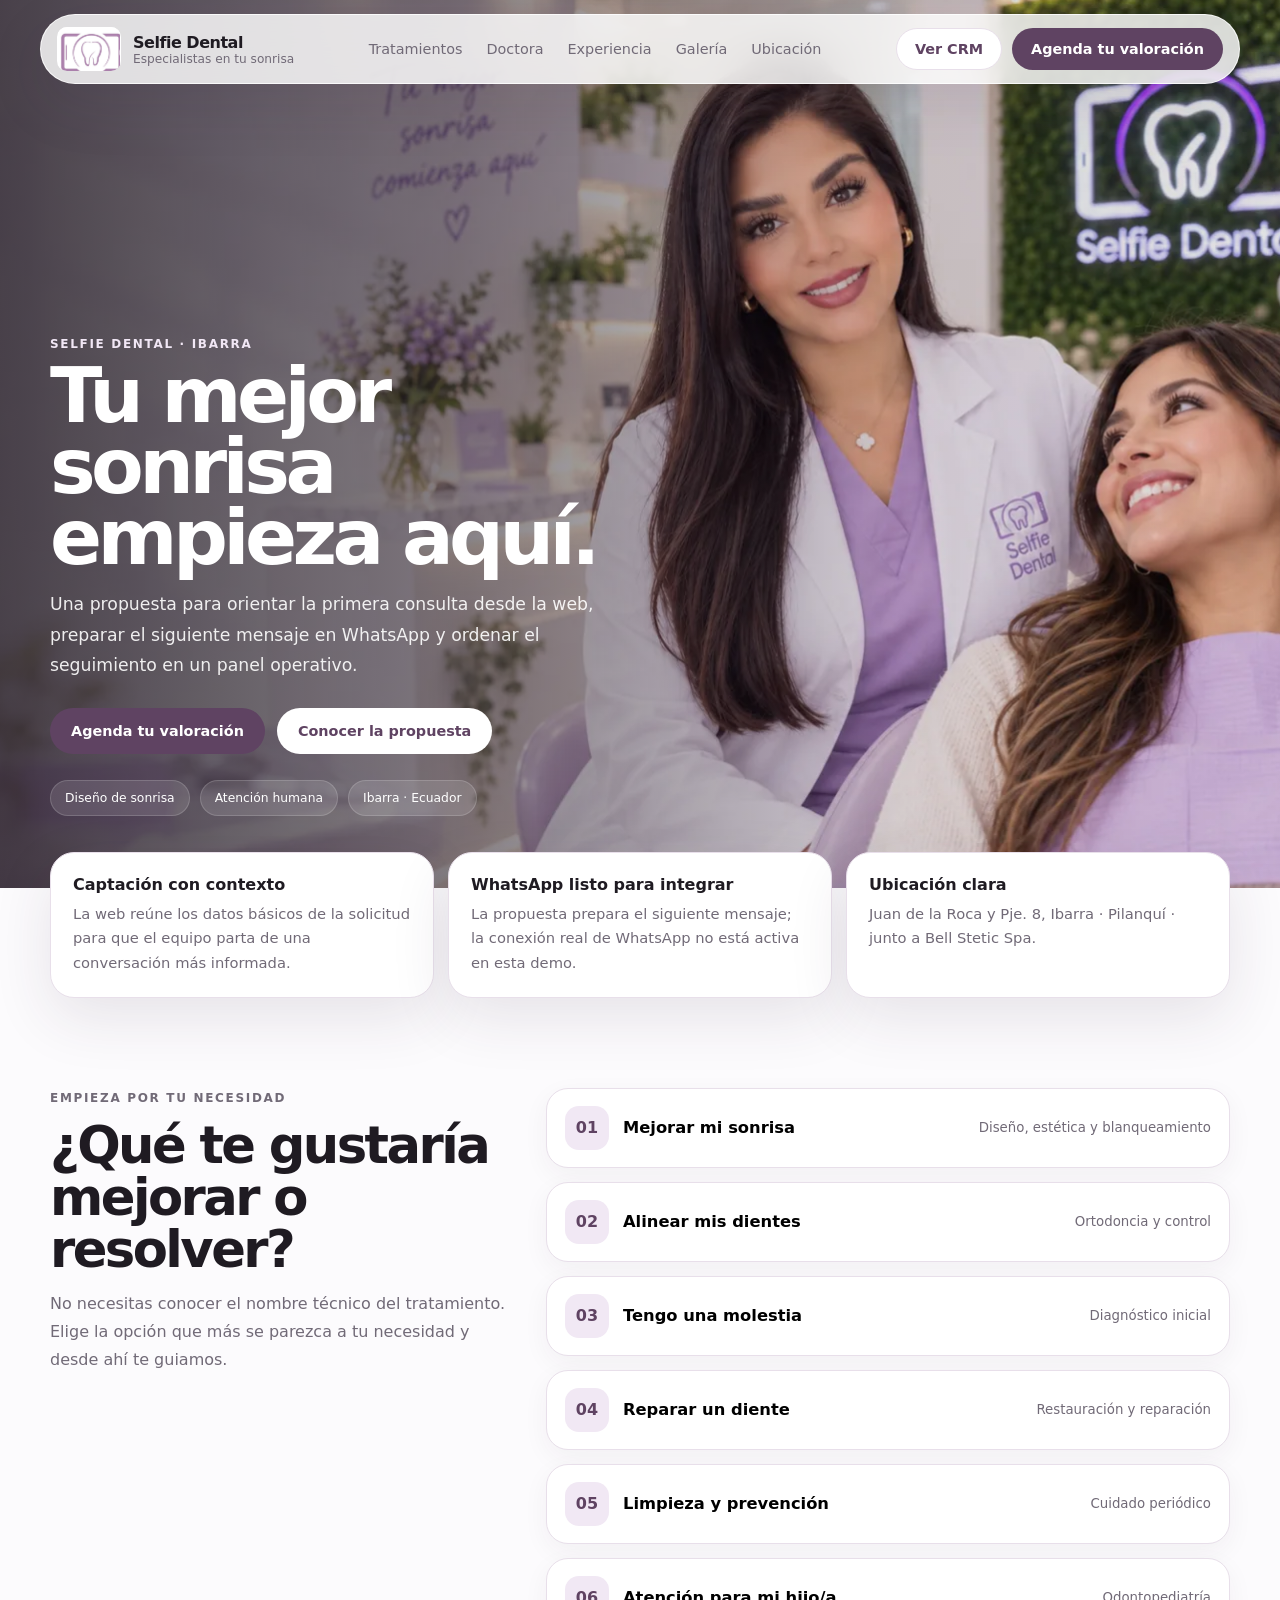
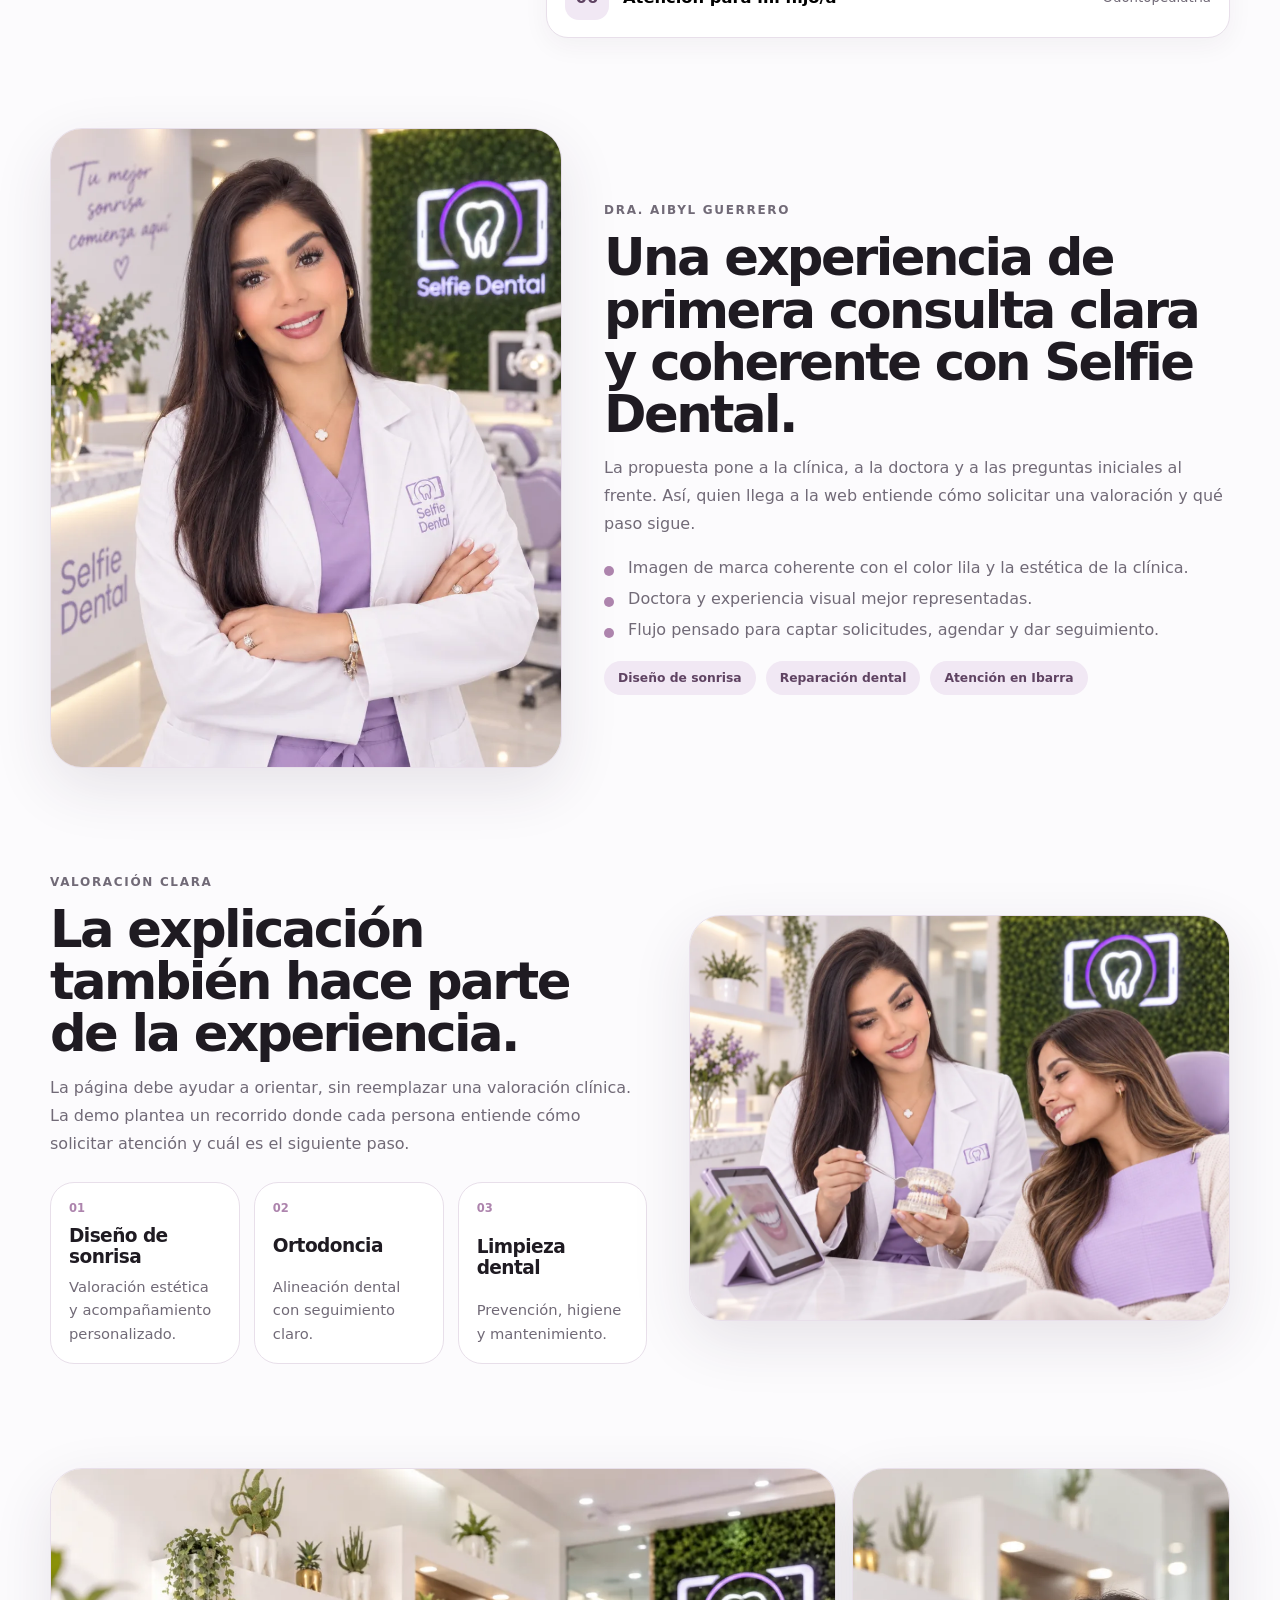
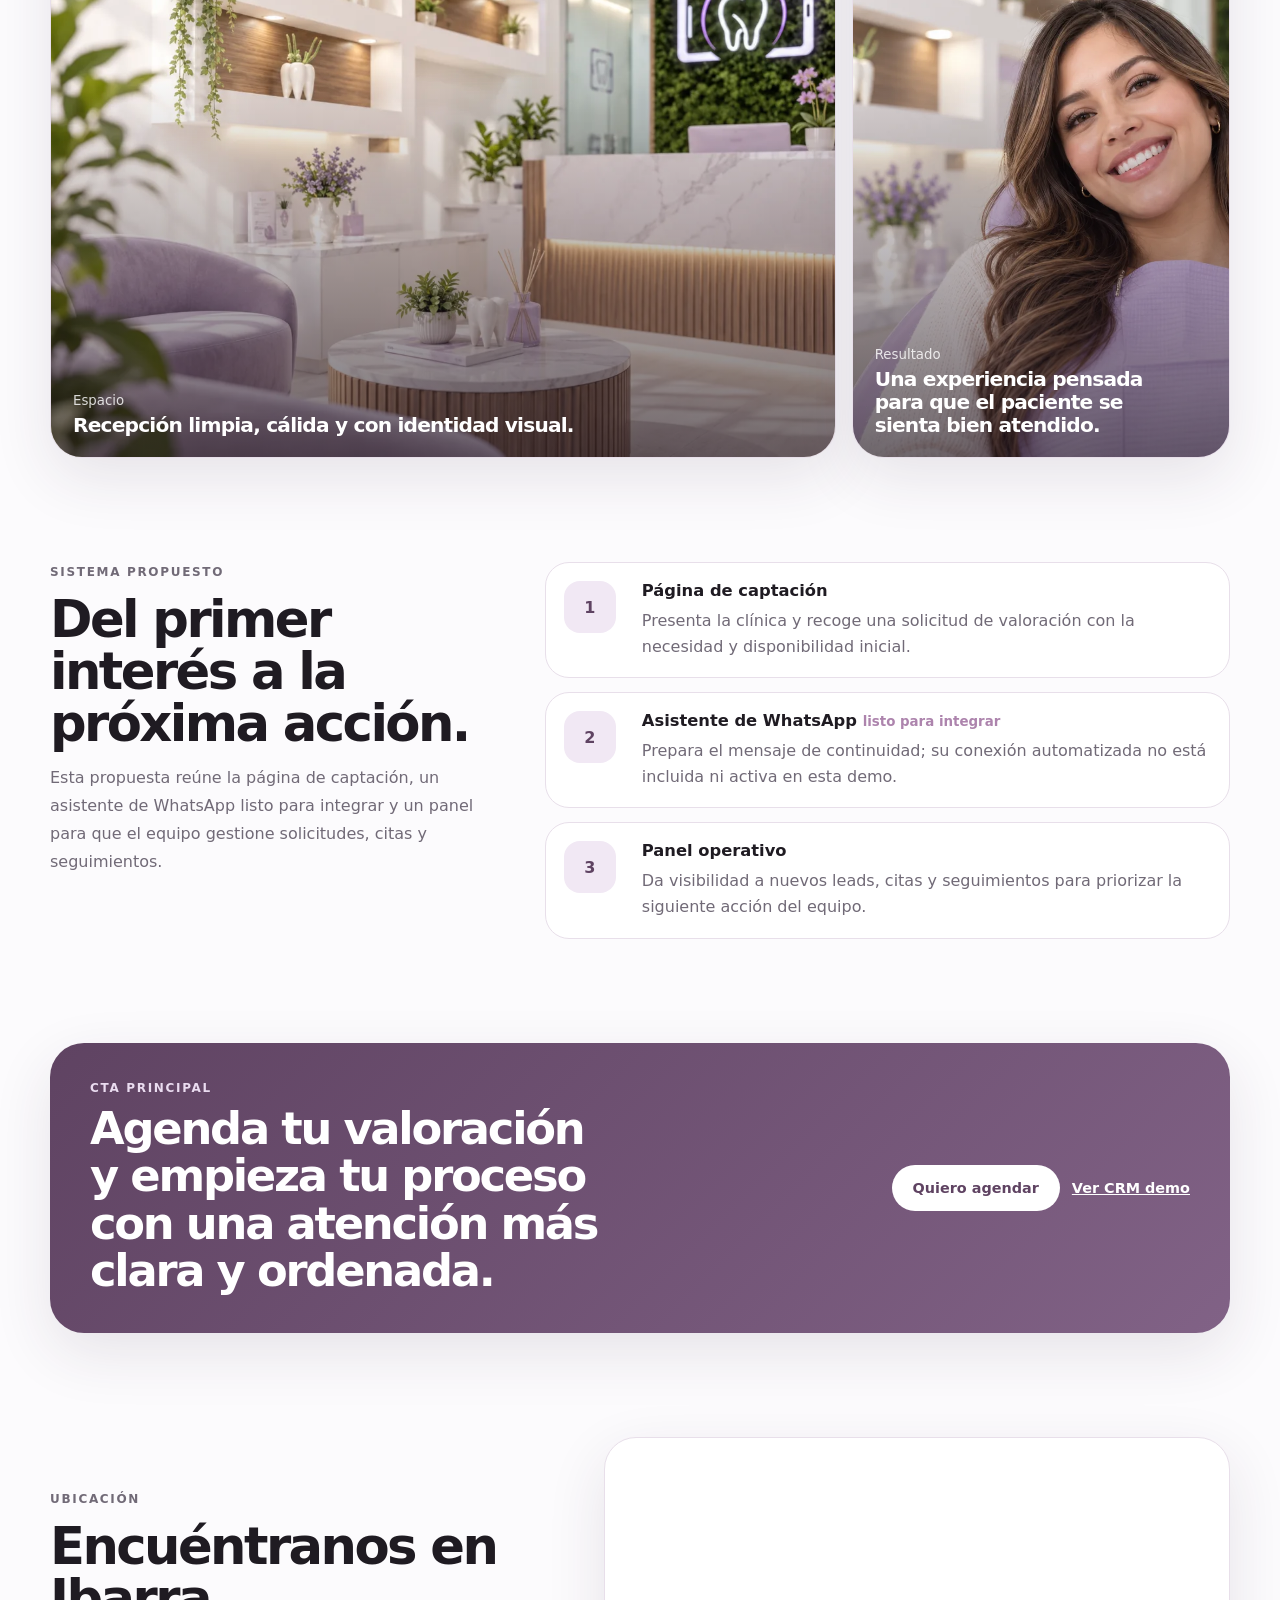
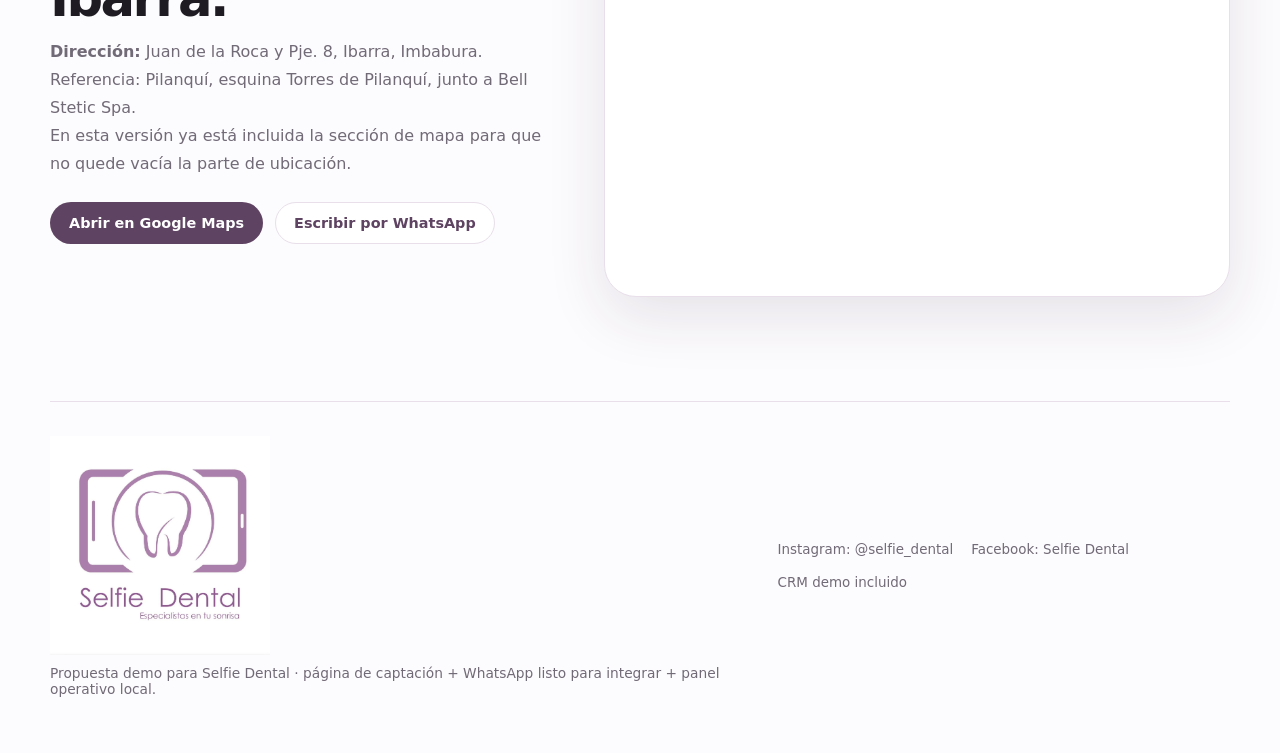
==== commit 4a555699: "feat: polish Selfie Dental conversion demo" ====
--- a/index.html
+++ b/index.html
@@ -3,14 +3,14 @@
 <head>
   <meta charset="utf-8" />
   <meta name="viewport" content="width=device-width,initial-scale=1" />
-  <meta name="description" content="Selfie Dental — odontología cercana y personalizada en Ibarra. Conoce sus servicios y agenda una valoración por WhatsApp." />
+  <meta name="description" content="Propuesta digital para Selfie Dental: página de captación, asistente de WhatsApp listo para integrar y panel operativo demo." />
   <title>Selfie Dental — Especialistas en tu sonrisa</title>
   <link rel="stylesheet" href="styles.css" />
 </head>
 <body>
   <header class="site-header" id="top">
     <a class="brand" href="#top" aria-label="Selfie Dental inicio">
-      <img src="assets/logo-symbol.png" alt="Ícono Selfie Dental" />
+      <img src="assets/logo-symbol.webp" width="1010" height="710" alt="Ícono Selfie Dental" />
       <div class="brand-copy">
         <strong>Selfie Dental</strong>
         <span>Especialistas en tu sonrisa</span>
@@ -31,16 +31,16 @@
 
   <main>
     <section class="hero-full">
-      <img class="hero-bg" src="assets/hero-owner.png" alt="Dra. Aibyl Guerrero con paciente en Selfie Dental" />
+      <img class="hero-bg" src="assets/hero-owner.webp" width="640" height="360" fetchpriority="high" alt="Dra. Aibyl Guerrero con paciente en Selfie Dental" />
       <div class="hero-overlay"></div>
       <div class="section-shell hero-content">
         <div class="hero-card">
           <p class="kicker light-kicker">Selfie Dental · Ibarra</p>
           <h1>Tu mejor sonrisa empieza aquí.</h1>
-          <p class="hero-lead">Odontología estética, cercana y personalizada. Agenda tu valoración y continúa la conversación por WhatsApp sin perder contexto.</p>
+          <p class="hero-lead">Una propuesta para orientar la primera consulta desde la web, preparar el siguiente mensaje en WhatsApp y ordenar el seguimiento en un panel operativo.</p>
           <div class="hero-actions">
             <button class="link-button primary large" data-open-booking>Agenda tu valoración</button>
-            <a class="link-button white large" href="https://wa.me/593992459649" target="_blank" rel="noreferrer">Hablar por WhatsApp</a>
+            <a class="link-button white large" href="#proceso">Conocer la propuesta</a>
           </div>
           <div class="trust-row hero-trust">
             <span>Diseño de sonrisa</span>
@@ -53,12 +53,12 @@
 
     <section class="section-shell stats-strip">
       <article>
-        <strong>Conecta web + WhatsApp</strong>
-        <p>El paciente solicita su cita desde la web y continúa la conversación en WhatsApp con una experiencia más ordenada.</p>
+        <strong>Captación con contexto</strong>
+        <p>La web reúne los datos básicos de la solicitud para que el equipo parta de una conversación más informada.</p>
       </article>
       <article>
-        <strong>Marca más reconocible</strong>
-        <p>La demo está aterrizada a Selfie Dental, a su imagen visual y a la doctora que atiende en la clínica.</p>
+        <strong>WhatsApp listo para integrar</strong>
+        <p>La propuesta prepara el siguiente mensaje; la conexión real de WhatsApp no está activa en esta demo.</p>
       </article>
       <article>
         <strong>Ubicación clara</strong>
@@ -86,16 +86,16 @@
 
     <section class="owner-section section-shell" id="doctora">
       <div class="owner-portrait-card">
-        <img src="assets/owner-portrait.png" alt="Retrato de la Dra. Aibyl Guerrero en Selfie Dental" />
+      <img src="assets/owner-portrait.webp" width="480" height="600" loading="lazy" alt="Retrato de la Dra. Aibyl Guerrero en Selfie Dental" />
       </div>
       <div class="owner-copy">
         <p class="kicker">Dra. Aibyl Guerrero</p>
-        <h2>Una demo que se sienta más propia, más humana y más alineada con Selfie Dental.</h2>
-        <p>En vez de verse genérica, la propuesta pone a la clínica, a la doctora y a la experiencia real al frente. La idea es que cuando el paciente llegue a la web sienta confianza y claridad desde el primer segundo.</p>
+        <h2>Una experiencia de primera consulta clara y coherente con Selfie Dental.</h2>
+        <p>La propuesta pone a la clínica, a la doctora y a las preguntas iniciales al frente. Así, quien llega a la web entiende cómo solicitar una valoración y qué paso sigue.</p>
         <ul class="clean-list">
           <li><span></span>Imagen de marca coherente con el color lila y la estética de la clínica.</li>
           <li><span></span>Doctora y experiencia visual mejor representadas.</li>
-          <li><span></span>Flujo pensado para captar citas y dar seguimiento.</li>
+          <li><span></span>Flujo pensado para captar solicitudes, agendar y dar seguimiento.</li>
         </ul>
         <div class="owner-badges">
           <span>Diseño de sonrisa</span>
@@ -109,7 +109,7 @@
       <div class="consult-copy">
         <p class="kicker">Valoración clara</p>
         <h2>La explicación también hace parte de la experiencia.</h2>
-        <p>La página debe ayudar a convertir, pero también a explicar. Por eso la demo plantea una web donde la paciente entiende qué puede resolver, cómo agendar y cómo sigue el proceso.</p>
+        <p>La página debe ayudar a orientar, sin reemplazar una valoración clínica. La demo plantea un recorrido donde cada persona entiende cómo solicitar atención y cuál es el siguiente paso.</p>
         <div class="service-grid mini-services">
           <article class="service-card"><span class="service-index">01</span><h3>Diseño de sonrisa</h3><p>Valoración estética y acompañamiento personalizado.</p></article>
           <article class="service-card"><span class="service-index">02</span><h3>Ortodoncia</h3><p>Alineación dental con seguimiento claro.</p></article>
@@ -117,20 +117,20 @@
         </div>
       </div>
       <div class="consult-media">
-        <img src="assets/owner-consult.png" alt="Consulta dental entre la doctora y una paciente en Selfie Dental" />
+      <img src="assets/owner-consult.webp" width="480" height="360" loading="lazy" alt="Consulta dental entre la doctora y una paciente en Selfie Dental" />
       </div>
     </section>
 
     <section class="gallery-band section-shell" id="galeria">
       <article class="gallery-card gallery-large">
-        <img src="assets/clinic-lobby.png" alt="Recepción e interior de Selfie Dental" />
+        <img src="assets/clinic-lobby.webp" width="360" height="270" loading="lazy" alt="Recepción e interior de Selfie Dental" />
         <div class="gallery-meta">
           <small>Espacio</small>
           <strong>Recepción limpia, cálida y con identidad visual.</strong>
         </div>
       </article>
       <article class="gallery-card gallery-small">
-        <img src="assets/patient-smile.png" alt="Paciente sonriendo en Selfie Dental" />
+        <img src="assets/patient-smile.webp" width="1448" height="1086" loading="lazy" alt="Paciente sonriendo en Selfie Dental" />
         <div class="gallery-meta">
           <small>Resultado</small>
           <strong>Una experiencia pensada para que el paciente se sienta bien atendido.</strong>
@@ -138,18 +138,17 @@
       </article>
     </section>
 
-    <section class="process section-shell" id="proceso">
+    <section class="process section-shell reveal-section" id="proceso">
       <div class="process-grid">
         <div class="process-intro">
-          <p class="kicker">Cómo funcionaría</p>
-          <h2>Web, WhatsApp y CRM conectados.</h2>
-          <p>La propuesta no es solo una landing bonita: también busca ordenar el primer contacto, la solicitud de cita y el seguimiento del paciente.</p>
-        </div>
-        <ol class="steps">
-          <li><span>1</span><div><strong>El paciente entra a la web</strong><p>Conoce la clínica, los servicios y lo que puede resolver.</p></div></li>
-          <li><span>2</span><div><strong>Solicita su valoración</strong><p>Completa un formulario sencillo con necesidad, fecha y WhatsApp.</p></div></li>
-          <li><span>3</span><div><strong>Continúa por WhatsApp</strong><p>La conversación sigue en un canal natural para cerrar la cita.</p></div></li>
-          <li><span>4</span><div><strong>Todo entra al CRM</strong><p>La clínica organiza leads, citas, seguimientos y estado del paciente.</p></div></li>
+          <p class="kicker">Sistema propuesto</p>
+          <h2>Del primer interés a la próxima acción.</h2>
+          <p>Esta propuesta reúne la página de captación, un asistente de WhatsApp listo para integrar y un panel para que el equipo gestione solicitudes, citas y seguimientos.</p>
+        </div>
+        <ol class="steps system-flow">
+          <li><span>1</span><div><strong>Página de captación</strong><p>Presenta la clínica y recoge una solicitud de valoración con la necesidad y disponibilidad inicial.</p></div></li>
+          <li><span>2</span><div><strong>Asistente de WhatsApp <em>listo para integrar</em></strong><p>Prepara el mensaje de continuidad; su conexión automatizada no está incluida ni activa en esta demo.</p></div></li>
+          <li><span>3</span><div><strong>Panel operativo</strong><p>Da visibilidad a nuevos leads, citas y seguimientos para priorizar la siguiente acción del equipo.</p></div></li>
         </ol>
       </div>
     </section>
@@ -192,8 +191,8 @@
 
   <footer class="section-shell footer">
     <div class="footer-brand">
-      <img src="assets/logo-full.png" alt="Logo Selfie Dental" />
-      <p>Propuesta demo para Selfie Dental · web de captación + agendamiento + conexión a WhatsApp.</p>
+      <img src="assets/logo-full.webp" width="1294" height="1293" loading="lazy" alt="Logo Selfie Dental" />
+      <p>Propuesta demo para Selfie Dental · página de captación + WhatsApp listo para integrar + panel operativo local.</p>
     </div>
     <div class="footer-meta">
       <span>Instagram: @selfie_dental</span>
@@ -211,7 +210,8 @@
         </div>
         <button class="icon-close" type="button" id="closeBookingDialog" aria-label="Cerrar">×</button>
       </div>
-      <p class="dialog-lead">Completa tus datos y la solicitud se guardará en la demo. Después puedes continuar por WhatsApp.</p>
+      <div id="bookingFormStep">
+      <p class="dialog-lead">Completa tus datos. La solicitud se guardará solo en esta demo local; luego podrás abrir WhatsApp con un mensaje preparado.</p>
       <form class="form-grid" id="bookingForm">
         <label>Nombre completo<input required name="name" type="text" placeholder="Tu nombre" /></label>
         <label>WhatsApp<input required name="phone" type="tel" placeholder="09XXXXXXXX" /></label>
@@ -241,16 +241,26 @@
           </select>
         </label>
         <label class="wide">Cuéntanos un poco más<textarea name="notes" rows="4" placeholder="Ej: quiero una valoración estética, tengo una molestia, etc."></textarea></label>
-        <div class="wide form-note">Esta versión demo guarda tu solicitud en localStorage para mostrar cómo funcionaría conectada al CRM.</div>
+        <div class="wide form-note">Esta versión demo guarda tu solicitud solo en localStorage para mostrar el flujo del panel operativo.</div>
         <div class="wide dialog-actions">
           <button class="link-button primary" type="submit">Enviar solicitud</button>
-          <button class="link-button ghost" type="button" id="continueWhatsApp">Continuar por WhatsApp</button>
         </div>
       </form>
+      </div>
+      <section class="booking-success" id="bookingSuccess" hidden aria-labelledby="bookingSuccessTitle">
+        <p class="kicker">Solicitud guardada en la demo</p>
+        <h3 id="bookingSuccessTitle" tabindex="-1">Tu siguiente paso está listo.</h3>
+        <p>Abre WhatsApp cuando quieras con un mensaje prellenado. Esta acción no envía nada automáticamente y la integración aún no está conectada.</p>
+        <div class="dialog-actions">
+          <a class="link-button primary" id="continueWhatsApp" target="_blank" rel="noreferrer">Continuar a WhatsApp con mensaje preparado</a>
+          <button class="link-button ghost" type="button" id="closeSuccess">Volver a la página</button>
+        </div>
+      </section>
     </div>
   </dialog>
 
-  <div id="toast" class="toast" role="status" aria-live="polite"></div>
+  <div id="toast" class="toast" role="status" aria-live="polite" aria-atomic="true"></div>
+  <div id="bookingStatus" class="sr-only" role="status" aria-live="polite" aria-atomic="true"></div>
   <script src="app.js"></script>
 </body>
 </html>
--- a/styles.css
+++ b/styles.css
@@ -13,7 +13,7 @@
 }
 *{box-sizing:border-box}
 html{scroll-behavior:smooth}
-body{margin:0;background:var(--bg);color:var(--ink);font-family:Inter,ui-sans-serif,system-ui,-apple-system,BlinkMacSystemFont,"Segoe UI",sans-serif}
+body{margin:0;background:var(--bg);color:var(--ink);font-family:Inter,ui-sans-serif,system-ui,-apple-system,BlinkMacSystemFont,"Segoe UI",sans-serif;overflow-x:hidden}
 a{text-decoration:none;color:inherit}img{display:block;max-width:100%}button,input,textarea,select{font:inherit}button{cursor:pointer}
 .hidden{display:none!important}.section-shell{width:min(1180px,calc(100% - 40px));margin:0 auto}.kicker{margin:0 0 10px;color:var(--lilac);text-transform:uppercase;letter-spacing:.14em;font-size:.75rem;font-weight:800}.light-kicker{color:#f1e7f5}h1,h2,h3,p{margin:0}
 
@@ -21,7 +21,7 @@
 .brand{display:flex;align-items:center;gap:12px;min-width:0}.brand img{width:64px;height:44px;object-fit:contain;border-radius:10px;background:#fff}.brand-copy strong{display:block;font-size:1rem;letter-spacing:-.03em}.brand-copy span{display:block;font-size:.76rem;color:var(--muted)}
 .desktop-nav{display:flex;justify-content:center;gap:24px;font-size:.9rem;color:var(--muted)}.desktop-nav a:hover{color:var(--plum)}
 .header-actions{display:flex;gap:10px;align-items:center}
-.link-button{border:1px solid transparent;border-radius:999px;padding:12px 18px;font-weight:700;font-size:.9rem;display:inline-flex;align-items:center;justify-content:center;transition:.2s ease}.link-button.primary{background:var(--plum);color:#fff}.link-button.primary:hover{background:var(--plum-deep)}.link-button.ghost{background:#fff;border-color:var(--line);color:var(--plum)}.link-button.white{background:#fff;color:var(--plum)}.link-button.text-link{background:transparent;border:0;text-decoration:underline;color:#fff;padding:0}.link-button.large{padding:14px 20px}
+.link-button{border:1px solid transparent;border-radius:999px;padding:12px 18px;font-weight:700;font-size:.9rem;display:inline-flex;align-items:center;justify-content:center;transition:transform 160ms ease,background-color 160ms ease,border-color 160ms ease,box-shadow 160ms ease}.link-button.primary{background:var(--plum);color:#fff}.link-button.ghost{background:#fff;border-color:var(--line);color:var(--plum)}.link-button.white{background:#fff;color:var(--plum)}.link-button.text-link{background:transparent;border:0;text-decoration:underline;color:#fff;padding:0}.link-button.large{padding:14px 20px}.link-button:active,.mini-button:active,.detail-actions button:active,.intent-item:active{transform:translateY(1px) scale(.985)}
 
 .hero-full{position:relative;min-height:100vh;display:flex;align-items:flex-end;overflow:hidden;margin-top:-96px;padding-top:96px}.hero-bg{position:absolute;inset:0;width:100%;height:100%;object-fit:cover;object-position:center center}.hero-overlay{position:absolute;inset:0;background:linear-gradient(90deg,rgba(28,19,29,.80) 0%,rgba(28,19,29,.54) 35%,rgba(28,19,29,.16) 70%,rgba(28,19,29,.12) 100%)}.hero-content{position:relative;z-index:1;padding:120px 0 72px}.hero-card{max-width:570px;color:#fff}.hero-card h1{font-size:clamp(3rem,6vw,6rem);line-height:.92;letter-spacing:-.06em;margin-bottom:16px}.hero-lead{font-size:1.08rem;line-height:1.75;color:rgba(255,255,255,.9);margin-bottom:28px}.hero-actions{display:flex;gap:12px;align-items:center;flex-wrap:wrap}.align-right{justify-content:flex-end}.hero-trust{margin-top:26px}.trust-row{display:flex;gap:10px;flex-wrap:wrap}.trust-row span{padding:10px 14px;border-radius:999px;background:rgba(255,255,255,.12);border:1px solid rgba(255,255,255,.16);font-size:.77rem}
 
@@ -31,16 +31,19 @@
 .owner-section,.consult-section,.location{display:grid;gap:42px;align-items:center}.owner-section{grid-template-columns:.9fr 1.1fr;padding-bottom:104px}.consult-section{grid-template-columns:1.05fr .95fr;padding-bottom:104px}.owner-portrait-card,.consult-media,.gallery-card,.location-panel{background:#fff;border:1px solid var(--line);border-radius:32px;overflow:hidden;box-shadow:var(--shadow)}.owner-portrait-card img,.consult-media img,.gallery-card img{width:100%;height:100%;display:block;object-fit:cover}.owner-portrait-card{aspect-ratio:4/5}.consult-media{aspect-ratio:4/3}.owner-copy .clean-list{list-style:none;padding:0;margin:20px 0 0;display:grid;gap:12px}.clean-list li{display:grid;grid-template-columns:12px 1fr;gap:12px;color:var(--muted)}.clean-list span{width:10px;height:10px;border-radius:50%;background:var(--lilac);margin-top:8px}.owner-badges{display:flex;gap:10px;flex-wrap:wrap;margin-top:22px}.owner-badges span{background:var(--lavender);color:var(--plum);padding:10px 14px;border-radius:999px;font-size:.77rem;font-weight:700}
 .service-grid{display:grid;grid-template-columns:repeat(3,1fr);gap:14px;margin-top:24px}.service-card{background:#fff;border:1px solid var(--line);border-radius:24px;padding:18px;min-height:170px;display:flex;flex-direction:column;justify-content:space-between}.service-index{color:var(--lilac);font-size:.72rem;font-weight:800}.service-card h3{font-size:1.16rem;margin:10px 0 8px;letter-spacing:-.03em}.service-card p{color:var(--muted);line-height:1.6;font-size:.92rem}
 .gallery-band{display:grid;grid-template-columns:1.35fr .65fr;gap:16px;padding-bottom:104px}.gallery-card{position:relative;min-height:420px}.gallery-small{min-height:420px}.gallery-card::after{content:"";position:absolute;inset:0;background:linear-gradient(180deg,transparent 34%,rgba(26,17,28,.62) 100%)}.gallery-meta{position:absolute;left:22px;bottom:20px;z-index:1;color:#fff;max-width:78%}.gallery-meta small{display:block;margin-bottom:6px;opacity:.82}.gallery-meta strong{font-size:1.26rem;line-height:1.15;letter-spacing:-.04em}
-.process{padding-bottom:104px}.process-grid{display:grid;grid-template-columns:.8fr 1.2fr;gap:38px;align-items:start}.steps{list-style:none;margin:0;padding:0;display:grid;gap:14px}.steps li{display:grid;grid-template-columns:64px 1fr;gap:14px;background:#fff;border:1px solid var(--line);border-radius:24px;padding:18px}.steps span{width:52px;height:52px;border-radius:16px;background:var(--lavender);display:flex;align-items:center;justify-content:center;color:var(--plum);font-weight:800}.steps strong{display:block;margin-bottom:8px;font-size:1.02rem}.steps p{color:var(--muted);line-height:1.6}
+.process{padding-bottom:104px}.process-grid{display:grid;grid-template-columns:.8fr 1.2fr;gap:38px;align-items:start}.steps{list-style:none;margin:0;padding:0;display:grid;gap:14px}.steps li{display:grid;grid-template-columns:64px 1fr;gap:14px;background:#fff;border:1px solid var(--line);border-radius:24px;padding:18px}.steps span{width:52px;height:52px;border-radius:16px;background:var(--lavender);display:flex;align-items:center;justify-content:center;color:var(--plum);font-weight:800}.steps strong{display:block;margin-bottom:8px;font-size:1.02rem}.steps strong em{font-style:normal;font-weight:700;color:var(--lilac);font-size:.82em}.steps p{color:var(--muted);line-height:1.6}.js .reveal-section{opacity:0;transform:translateY(16px);transition:opacity 600ms ease,transform 600ms ease}.js .reveal-section.is-visible{opacity:1;transform:none}
 .conversion{padding-bottom:104px}.conversion-card{display:grid;grid-template-columns:1fr auto;align-items:center;gap:24px;background:linear-gradient(135deg,var(--plum) 0%,#816286 100%);color:#fff;border-radius:34px;padding:38px 40px;box-shadow:var(--shadow)}.conversion-card .kicker{color:#eadcf0}.conversion-card h2{font-size:clamp(2rem,3.5vw,3.1rem);line-height:1.06;letter-spacing:-.05em;max-width:17ch}
 .location{grid-template-columns:.9fr 1.1fr;padding-bottom:104px}.location-actions{display:flex;gap:12px;flex-wrap:wrap;margin-top:24px}.location-panel{height:460px;padding:0}.location-panel iframe{border:0;width:100%;height:100%;display:block}
 .footer{border-top:1px solid var(--line);padding:34px 0 56px;display:flex;justify-content:space-between;gap:20px;align-items:center}.footer-brand img{width:220px;height:auto;object-fit:contain}.footer-brand p{margin-top:10px;color:var(--muted);font-size:.86rem}.footer-meta{display:flex;flex-wrap:wrap;gap:18px;color:var(--muted);font-size:.84rem}
-.booking-dialog{border:0;border-radius:32px;padding:0;width:min(760px,calc(100% - 24px));background:#fff;box-shadow:0 40px 120px rgba(25,17,26,.28)}.booking-dialog::backdrop{background:rgba(20,13,21,.55);backdrop-filter:blur(4px)}.booking-shell{padding:30px}.dialog-top{display:flex;justify-content:space-between;align-items:flex-start;gap:20px}.dialog-top small{display:block;color:var(--lilac);font-size:.72rem;font-weight:800;text-transform:uppercase;letter-spacing:.1em}.dialog-top h2{margin-top:4px;font-size:2.1rem;letter-spacing:-.05em}.icon-close{width:42px;height:42px;border-radius:50%;border:1px solid var(--line);background:#fff;color:var(--muted);font-size:1.5rem;line-height:1}.dialog-lead{color:var(--muted);line-height:1.7;margin:8px 0 22px}.form-grid{display:grid;grid-template-columns:1fr 1fr;gap:14px}.form-grid label{display:grid;gap:8px;font-size:.82rem;font-weight:700;color:#514b56}.form-grid .wide{grid-column:1/-1}.form-grid input,.form-grid select,.form-grid textarea{width:100%;border:1px solid var(--line);background:#fff;border-radius:16px;padding:13px 14px;outline:none}.form-grid textarea{resize:vertical}.form-grid input:focus,.form-grid select:focus,.form-grid textarea:focus{border-color:var(--lilac);box-shadow:0 0 0 4px rgba(173,132,173,.14)}.dialog-actions{display:flex;gap:10px;flex-wrap:wrap}.form-note{background:var(--lavender);padding:12px 14px;border-radius:14px;color:var(--muted);font-size:.79rem;line-height:1.6}.toast{position:fixed;left:50%;bottom:24px;transform:translate(-50%,120px);opacity:0;transition:.25s ease;background:var(--ink);color:#fff;padding:12px 18px;border-radius:999px;z-index:100}.toast.show{transform:translate(-50%,0);opacity:1}
+.booking-dialog{border:0;border-radius:32px;padding:0;width:min(760px,calc(100% - 24px));background:#fff;box-shadow:0 40px 120px rgba(25,17,26,.28);opacity:0;transform:translateY(8px) scale(.985);transition:opacity 180ms ease,transform 180ms ease}.booking-dialog[open]{opacity:1;transform:none}.booking-dialog::backdrop{background:rgba(20,13,21,.55);backdrop-filter:blur(4px)}.booking-shell{padding:30px}.dialog-top{display:flex;justify-content:space-between;align-items:flex-start;gap:20px}.dialog-top small{display:block;color:var(--lilac);font-size:.72rem;font-weight:800;text-transform:uppercase;letter-spacing:.1em}.dialog-top h2{margin-top:4px;font-size:2.1rem;letter-spacing:-.05em}.icon-close{width:42px;height:42px;border-radius:50%;border:1px solid var(--line);background:#fff;color:var(--muted);font-size:1.5rem;line-height:1}.dialog-lead{color:var(--muted);line-height:1.7;margin:8px 0 22px}.form-grid{display:grid;grid-template-columns:1fr 1fr;gap:14px}.form-grid label{display:grid;gap:8px;font-size:.82rem;font-weight:700;color:#514b56}.form-grid .wide{grid-column:1/-1}.form-grid input,.form-grid select,.form-grid textarea{width:100%;border:1px solid var(--line);background:#fff;border-radius:16px;padding:13px 14px;outline:none}.form-grid textarea{resize:vertical}.form-grid input:focus,.form-grid select:focus,.form-grid textarea:focus{border-color:var(--lilac);box-shadow:0 0 0 4px rgba(173,132,173,.14)}.dialog-actions{display:flex;gap:10px;flex-wrap:wrap}.form-note{background:var(--lavender);padding:12px 14px;border-radius:14px;color:var(--muted);font-size:.79rem;line-height:1.6}.booking-success{animation:content-reveal 420ms ease both}.booking-success h3{font-size:1.8rem;letter-spacing:-.04em;margin:8px 0}.booking-success p:not(.kicker){color:var(--muted);line-height:1.7;margin-bottom:22px}.toast{position:fixed;left:50%;bottom:24px;transform:translate(-50%,120px);opacity:0;transition:transform 180ms ease,opacity 180ms ease;background:var(--ink);color:#fff;padding:12px 18px;border-radius:999px;z-index:100}.toast.show{transform:translate(-50%,0);opacity:1}.sr-only{position:absolute;width:1px;height:1px;padding:0;margin:-1px;overflow:hidden;clip:rect(0,0,0,0);white-space:nowrap;border:0}@keyframes content-reveal{from{opacity:0;transform:translateY(10px)}to{opacity:1;transform:none}}
 
-.crm-body{background:#f8f4f8}.crm-banner{height:34px;background:var(--plum);color:#fff;display:flex;align-items:center;justify-content:center;font-size:.74rem}.crm-layout{display:grid;grid-template-columns:250px 1fr;min-height:calc(100vh - 34px)}.crm-sidebar{background:#fff;border-right:1px solid var(--line);padding:24px 18px;display:flex;flex-direction:column;position:sticky;top:0;height:calc(100vh - 34px)}.crm-brand{display:flex;align-items:center;gap:12px;padding:0 6px 22px;font-weight:800}.crm-brand img{width:56px;height:40px;object-fit:contain}.crm-sidebar nav{display:grid;gap:8px}.side-item{background:transparent;border:0;border-radius:16px;padding:12px 14px;text-align:left;display:flex;align-items:center;gap:12px;color:var(--muted);font-weight:700}.side-item.active{background:var(--lavender);color:var(--plum)}.side-bottom{margin-top:auto;color:var(--muted);font-size:.8rem;line-height:1.6;padding:8px}
-.crm-main{padding:32px 34px 50px;min-width:0}.crm-topbar{display:flex;justify-content:space-between;align-items:flex-end;gap:20px;margin-bottom:22px}.crm-topbar p{color:var(--muted);font-size:.84rem}.crm-topbar h1{margin-top:6px;font-size:2.5rem;letter-spacing:-.05em}.crm-actions{display:flex;gap:10px;flex-wrap:wrap}.metrics-row{display:grid;grid-template-columns:repeat(4,1fr);gap:12px;margin-bottom:18px}.metrics-row article{background:#fff;border:1px solid var(--line);border-radius:22px;padding:18px;box-shadow:0 10px 32px rgba(58,39,61,.05)}.metrics-row small{display:block;color:var(--muted);font-size:.76rem}.metrics-row strong{display:block;font-size:1.95rem;letter-spacing:-.05em;margin:6px 0}.crm-bottom-grid{display:grid;grid-template-columns:1.25fr .75fr;gap:18px}.full-width-grid{grid-template-columns:1fr 1fr}.crm-section{background:#fff;border:1px solid var(--line);border-radius:26px;padding:22px;box-shadow:0 10px 32px rgba(58,39,61,.05)}.crm-section-head{display:flex;justify-content:space-between;align-items:center;gap:16px;margin-bottom:14px}.crm-section-head h2{font-size:1.3rem;letter-spacing:-.03em}.lead-table{display:grid}.lead-row{display:grid;grid-template-columns:1.2fr .8fr .9fr auto;gap:12px;align-items:center;padding:14px 6px;border-top:1px solid var(--line);font-size:.8rem;cursor:pointer}.lead-row:hover{background:#fcf9fd}.lead-row strong{font-size:.84rem}.lead-row span{color:var(--muted)}.status-pill{display:inline-flex;justify-content:center;align-items:center;padding:7px 10px;border-radius:999px;background:var(--lavender);color:var(--plum)!important;font-size:.72rem;font-weight:800}.empty-detail{height:240px;display:flex;align-items:center;justify-content:center;flex-direction:column;gap:8px;color:var(--muted);text-align:center}.detail-card h3{font-size:1.55rem;letter-spacing:-.04em;margin:8px 0}.detail-card>span{display:block;color:var(--muted);font-size:.8rem}.detail-list{display:grid;gap:12px;margin-top:18px}.detail-row{display:flex;justify-content:space-between;gap:14px;padding-bottom:10px;border-bottom:1px solid var(--line);font-size:.8rem}.detail-row span:first-child{color:var(--muted)}.detail-actions{display:grid;grid-template-columns:1fr 1fr 1fr;gap:10px;margin-top:16px}.detail-actions button{border:1px solid var(--line);background:#fff;border-radius:14px;padding:11px 10px;color:var(--plum);font-weight:700}
+.crm-body{background:#f8f4f8}.crm-banner{min-height:34px;background:var(--plum);color:#fff;display:flex;align-items:center;justify-content:center;text-align:center;padding:6px 12px;font-size:.74rem}.crm-layout{display:grid;grid-template-columns:250px 1fr;min-height:calc(100vh - 34px)}.crm-sidebar{background:#fff;border-right:1px solid var(--line);padding:24px 18px;display:flex;flex-direction:column;position:sticky;top:0;height:calc(100vh - 34px)}.crm-brand{display:flex;align-items:center;gap:12px;padding:0 6px 22px;font-weight:800}.crm-brand img{width:56px;height:40px;object-fit:contain}.crm-sidebar nav{display:grid;gap:8px}.side-item{background:transparent;border:0;border-radius:16px;padding:12px 14px;text-align:left;display:flex;align-items:center;gap:12px;color:var(--muted);font-weight:700}.side-item.active{background:var(--lavender);color:var(--plum)}.side-bottom{margin-top:auto;color:var(--muted);font-size:.8rem;line-height:1.6;padding:8px}.integration-notice{display:flex;gap:12px;align-items:flex-start;background:#fff;border:1px solid var(--line);border-radius:18px;padding:14px 16px;margin-bottom:18px}.integration-notice p{margin-top:3px;color:var(--muted);font-size:.82rem}.signal-dot{width:10px;height:10px;flex:0 0 auto;margin-top:5px;border-radius:50%;background:var(--lilac)}.demo-chip{font-size:.68rem;color:var(--plum);background:var(--lavender);border-radius:999px;padding:6px 8px;white-space:nowrap}
+.crm-main{padding:32px 34px 50px;min-width:0}.crm-topbar{display:flex;justify-content:space-between;align-items:flex-end;gap:20px;margin-bottom:22px}.crm-topbar p{color:var(--muted);font-size:.84rem}.crm-topbar h1{margin-top:6px;font-size:2.5rem;letter-spacing:-.05em}.crm-actions{display:flex;gap:10px;flex-wrap:wrap}.metrics-row{display:grid;grid-template-columns:repeat(4,1fr);gap:12px;margin-bottom:18px}.metrics-row article{background:#fff;border:1px solid var(--line);border-radius:22px;padding:18px;box-shadow:0 10px 32px rgba(58,39,61,.05)}.metrics-row small{display:block;color:var(--muted);font-size:.76rem}.metrics-row strong{display:block;font-size:1.95rem;letter-spacing:-.05em;margin:6px 0}.crm-bottom-grid{display:grid;grid-template-columns:1.25fr .75fr;gap:18px}.full-width-grid{grid-template-columns:1fr 1fr}.crm-section{background:#fff;border:1px solid var(--line);border-radius:26px;padding:22px;box-shadow:0 10px 32px rgba(58,39,61,.05)}.crm-section-head{display:flex;justify-content:space-between;align-items:center;gap:16px;margin-bottom:14px}.crm-section-head h2{font-size:1.3rem;letter-spacing:-.03em}.lead-table{display:grid}.lead-row{display:grid;grid-template-columns:1.2fr .8fr .9fr auto;gap:12px;align-items:center;padding:14px 6px;border-top:1px solid var(--line);font-size:.8rem;cursor:pointer}.lead-row strong{font-size:.84rem}.lead-row span{color:var(--muted)}.status-pill{display:inline-flex;justify-content:center;align-items:center;padding:7px 10px;border-radius:999px;background:var(--lavender);color:var(--plum)!important;font-size:.72rem;font-weight:800}.empty-detail{height:240px;display:flex;align-items:center;justify-content:center;flex-direction:column;gap:8px;color:var(--muted);text-align:center}.detail-card h3{font-size:1.55rem;letter-spacing:-.04em;margin:8px 0}.detail-card>span{display:block;color:var(--muted);font-size:.8rem}.next-action-label{color:var(--plum);background:var(--lavender);border-radius:12px;padding:10px 12px;font-size:.8rem;font-weight:700}.detail-list{display:grid;gap:12px;margin-top:18px}.detail-row{display:flex;justify-content:space-between;gap:14px;padding-bottom:10px;border-bottom:1px solid var(--line);font-size:.8rem}.detail-row span:first-child{color:var(--muted)}.detail-actions{display:grid;grid-template-columns:1fr 1fr 1fr;gap:10px;margin-top:16px}.detail-actions button{border:1px solid var(--line);background:#fff;border-radius:14px;padding:11px 10px;color:var(--plum);font-weight:700;transition:transform 160ms ease,background-color 160ms ease}.detail-actions .primary-action{background:var(--plum);color:#fff;border-color:var(--plum)}
 .pipeline{display:grid;grid-template-columns:repeat(6,minmax(190px,1fr));gap:12px;overflow:auto;padding-bottom:4px}.pipeline-col{background:var(--surface-2);border-radius:20px;padding:12px;min-height:320px}.pipeline-title{display:flex;justify-content:space-between;align-items:center;padding:2px 4px 12px;font-size:.78rem;font-weight:800}.count-badge{background:#fff;color:var(--muted);padding:4px 8px;border-radius:999px;font-size:.72rem}.lead-card{background:#fff;border:1px solid var(--line);border-radius:16px;padding:12px;margin-bottom:10px}.lead-card strong{display:block;font-size:.9rem}.lead-card p{color:var(--muted);font-size:.76rem;line-height:1.5;margin:6px 0}.lead-meta{display:flex;justify-content:space-between;color:#8a838d;font-size:.69rem;gap:8px}.card-actions{display:flex;gap:8px;margin-top:10px}.mini-button{border:1px solid var(--line);background:#fff;border-radius:999px;padding:8px 10px;font-size:.72rem;font-weight:700;color:var(--plum)}
 .table-grid{display:grid;grid-template-columns:1.2fr 1fr .8fr .8fr .8fr .8fr;gap:12px;align-items:center}.table-head{font-size:.75rem;font-weight:800;color:var(--muted);padding-bottom:8px;border-bottom:1px solid var(--line)}.task-list{display:grid;gap:12px}.task-item{display:flex;justify-content:space-between;gap:16px;align-items:center;background:var(--surface-2);border-radius:18px;padding:14px}.task-item strong{display:block;font-size:.92rem;margin-bottom:4px}.task-item span{color:var(--muted);font-size:.78rem}.task-pills{display:flex;gap:8px;flex-wrap:wrap}.tiny-pill{background:#fff;border:1px solid var(--line);border-radius:999px;padding:6px 9px;font-size:.72rem;color:var(--plum);font-weight:700}.bar-list{display:grid;gap:14px}.bar-item{display:grid;gap:6px}.bar-label{display:flex;justify-content:space-between;gap:12px;font-size:.82rem}.bar-track{height:12px;background:var(--surface-2);border-radius:999px;overflow:hidden}.bar-fill{height:100%;background:linear-gradient(90deg,var(--lilac),var(--plum));border-radius:999px}.helper-text{color:var(--muted);font-size:.8rem;line-height:1.65;margin-top:16px}.settings-actions{display:grid;gap:12px}
 
 @media(max-width:1080px){.desktop-nav{display:none}.intent-inner,.owner-section,.consult-section,.gallery-band,.process-grid,.location,.crm-bottom-grid,.full-width-grid{grid-template-columns:1fr}.service-grid{grid-template-columns:1fr}.metrics-row{grid-template-columns:1fr 1fr}.crm-layout{grid-template-columns:84px 1fr}.crm-sidebar{padding:18px 10px}.crm-brand span,.side-item span:last-child,.side-bottom{display:none}.side-item{justify-content:center}}
-@media(max-width:760px){.section-shell{width:calc(100% - 28px)}.site-header{grid-template-columns:minmax(0,1fr) auto;gap:8px;padding:10px 12px}.brand{gap:8px}.brand img{width:52px;height:40px}.brand-copy strong{font-size:.9rem}.brand-copy span{font-size:.68rem}.header-actions .link-button.primary{padding:11px 12px;font-size:.75rem;white-space:nowrap}.header-actions .desktop-only{display:none!important}.hero-full{min-height:88vh}.hero-card{max-width:100%}.hero-card h1{font-size:clamp(3rem,14vw,4.7rem)}.hero-actions,.location-actions,.dialog-actions{flex-direction:column;align-items:flex-start}.stats-strip{grid-template-columns:1fr;margin-top:-28px}.intent-item{grid-template-columns:40px 1fr}.intent-item small{display:none}.gallery-card,.gallery-small{min-height:340px}.conversion-card{grid-template-columns:1fr;padding:32px 24px}.align-right{justify-content:flex-start}.footer{flex-direction:column;align-items:flex-start}.form-grid{grid-template-columns:1fr}.form-grid .wide{grid-column:auto}.crm-layout{grid-template-columns:1fr}.crm-sidebar{display:none}.crm-main{padding:20px 14px 40px}.crm-topbar{flex-direction:column;align-items:flex-start}.crm-topbar h1{font-size:2rem}.metrics-row{grid-template-columns:1fr 1fr}.lead-row{grid-template-columns:1fr .9fr}.lead-row>*:nth-child(3),.lead-row>*:nth-child(4){display:none}.table-grid{grid-template-columns:1fr 1fr}.table-head:nth-child(n+3),.appointment-cell-extra{display:none}.detail-actions{grid-template-columns:1fr}.task-item{flex-direction:column;align-items:flex-start}}
+@media(hover:hover) and (pointer:fine){.link-button.primary:hover{background:var(--plum-deep);transform:translateY(-1px)}.desktop-nav a:hover{color:var(--plum)}.lead-row:hover{background:#fcf9fd}.intent-item:hover{border-color:var(--lilac)}.detail-actions button:hover,.mini-button:hover{border-color:var(--lilac)}}
+button:focus-visible,a:focus-visible,input:focus-visible,select:focus-visible,textarea:focus-visible{outline:3px solid rgba(173,132,173,.55);outline-offset:3px}
+@media(max-width:760px){.section-shell{width:calc(100% - 28px)}.site-header{grid-template-columns:minmax(0,1fr) auto;gap:8px;padding:10px 12px}.brand{gap:8px}.brand img{width:52px;height:40px}.brand-copy strong{font-size:.9rem}.brand-copy span{font-size:.68rem}.header-actions .link-button.primary{padding:11px 12px;font-size:.75rem;white-space:nowrap}.header-actions .desktop-only{display:none!important}.hero-full{min-height:88vh}.hero-card{max-width:100%}.hero-card h1{font-size:clamp(3rem,14vw,4.7rem)}.hero-actions,.location-actions,.dialog-actions{flex-direction:column;align-items:flex-start}.stats-strip{grid-template-columns:1fr;margin-top:-28px}.intent-item{grid-template-columns:40px 1fr}.intent-item small{display:none}.gallery-card,.gallery-small{min-height:340px}.conversion-card{grid-template-columns:1fr;padding:32px 24px}.align-right{justify-content:flex-start}.footer{flex-direction:column;align-items:flex-start}.form-grid{grid-template-columns:1fr}.form-grid .wide{grid-column:auto}.crm-layout{grid-template-columns:1fr}.crm-sidebar{display:none}.crm-main{padding:20px 14px 40px}.crm-topbar{flex-direction:column;align-items:flex-start}.crm-topbar h1{font-size:2rem}.metrics-row{grid-template-columns:1fr 1fr}.lead-row{grid-template-columns:1fr .9fr}.lead-row>*:nth-child(3),.lead-row>*:nth-child(4){display:none}.table-grid{grid-template-columns:1fr 1fr}.table-head:nth-child(n+3),.appointment-cell-extra{display:none}.detail-actions{grid-template-columns:1fr}.task-item{flex-direction:column;align-items:flex-start}.booking-shell{padding:24px 20px}.integration-notice{padding:13px}.crm-actions .link-button{padding:10px 12px;font-size:.78rem}}
+@media(prefers-reduced-motion:reduce){html{scroll-behavior:auto}.reveal-section,.booking-dialog,.toast,.link-button,.detail-actions button{transition:none!important;animation:none!important}.reveal-section{opacity:1;transform:none}}
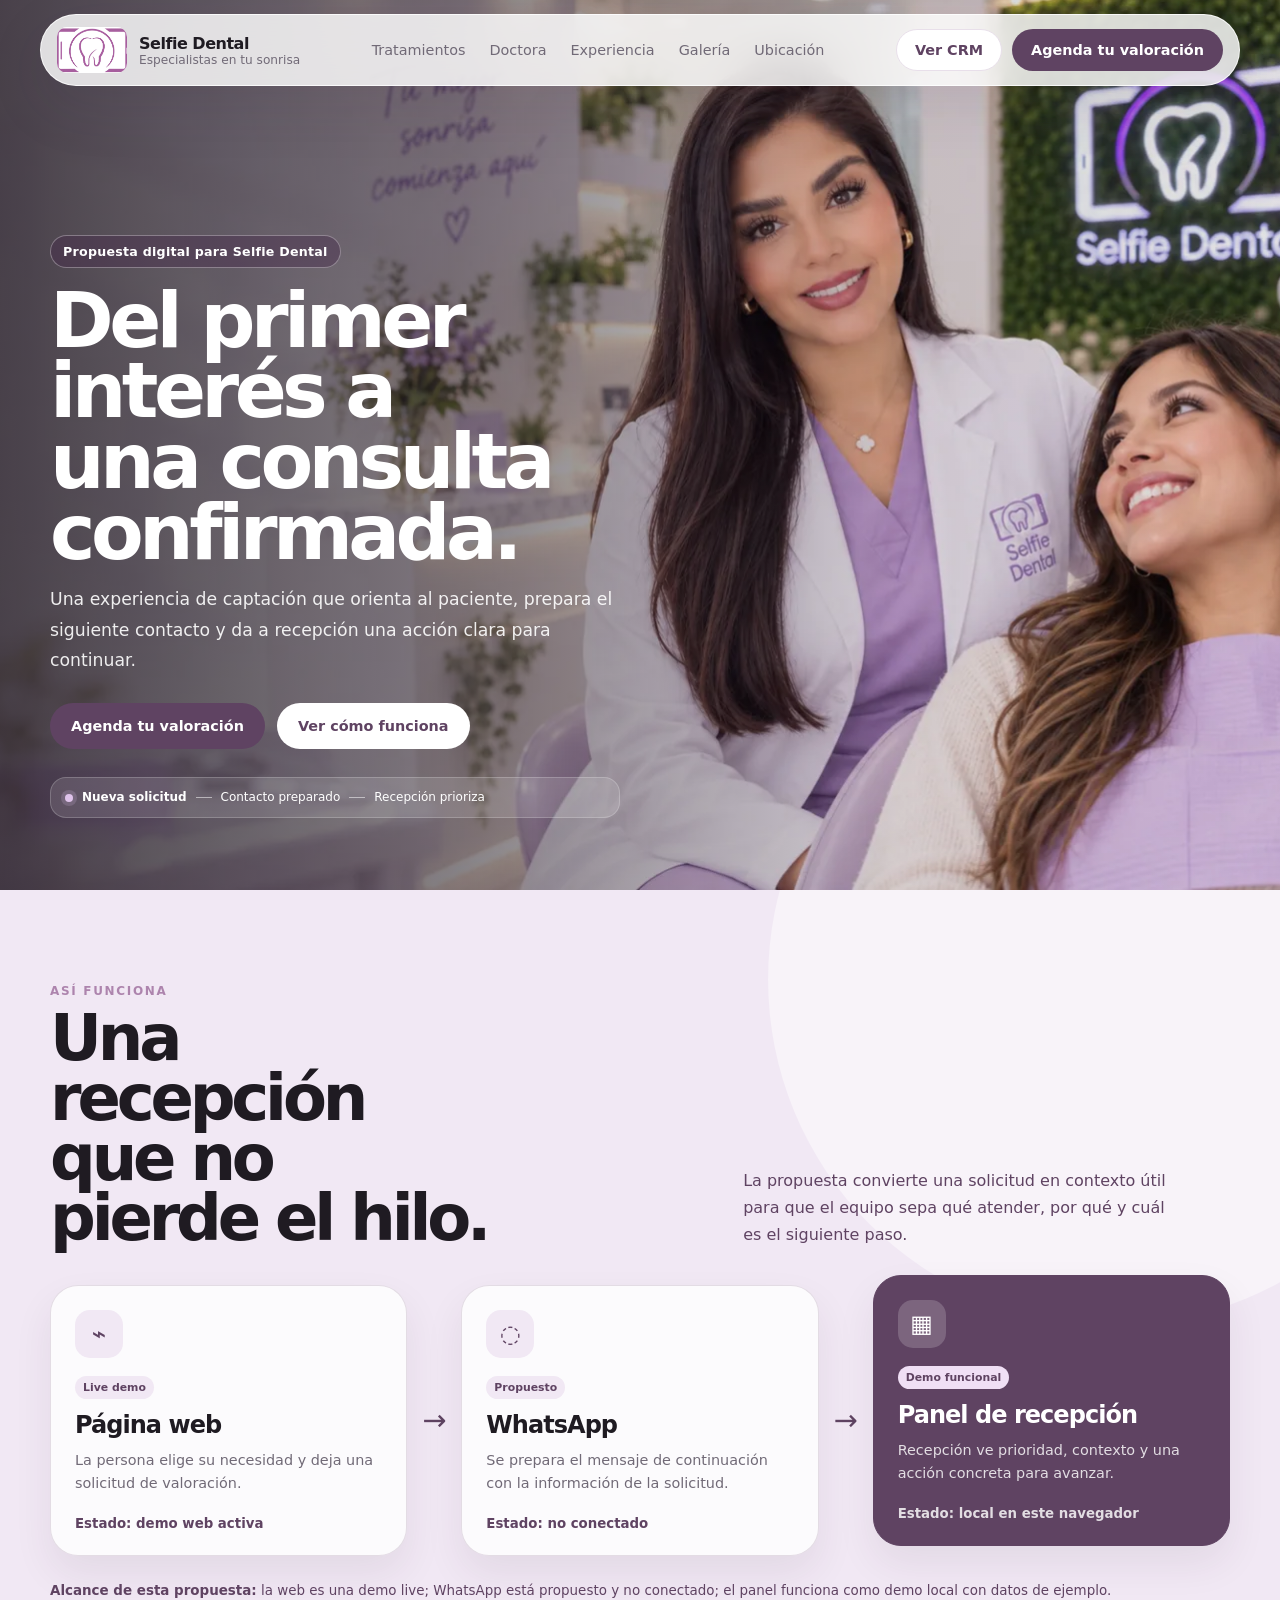
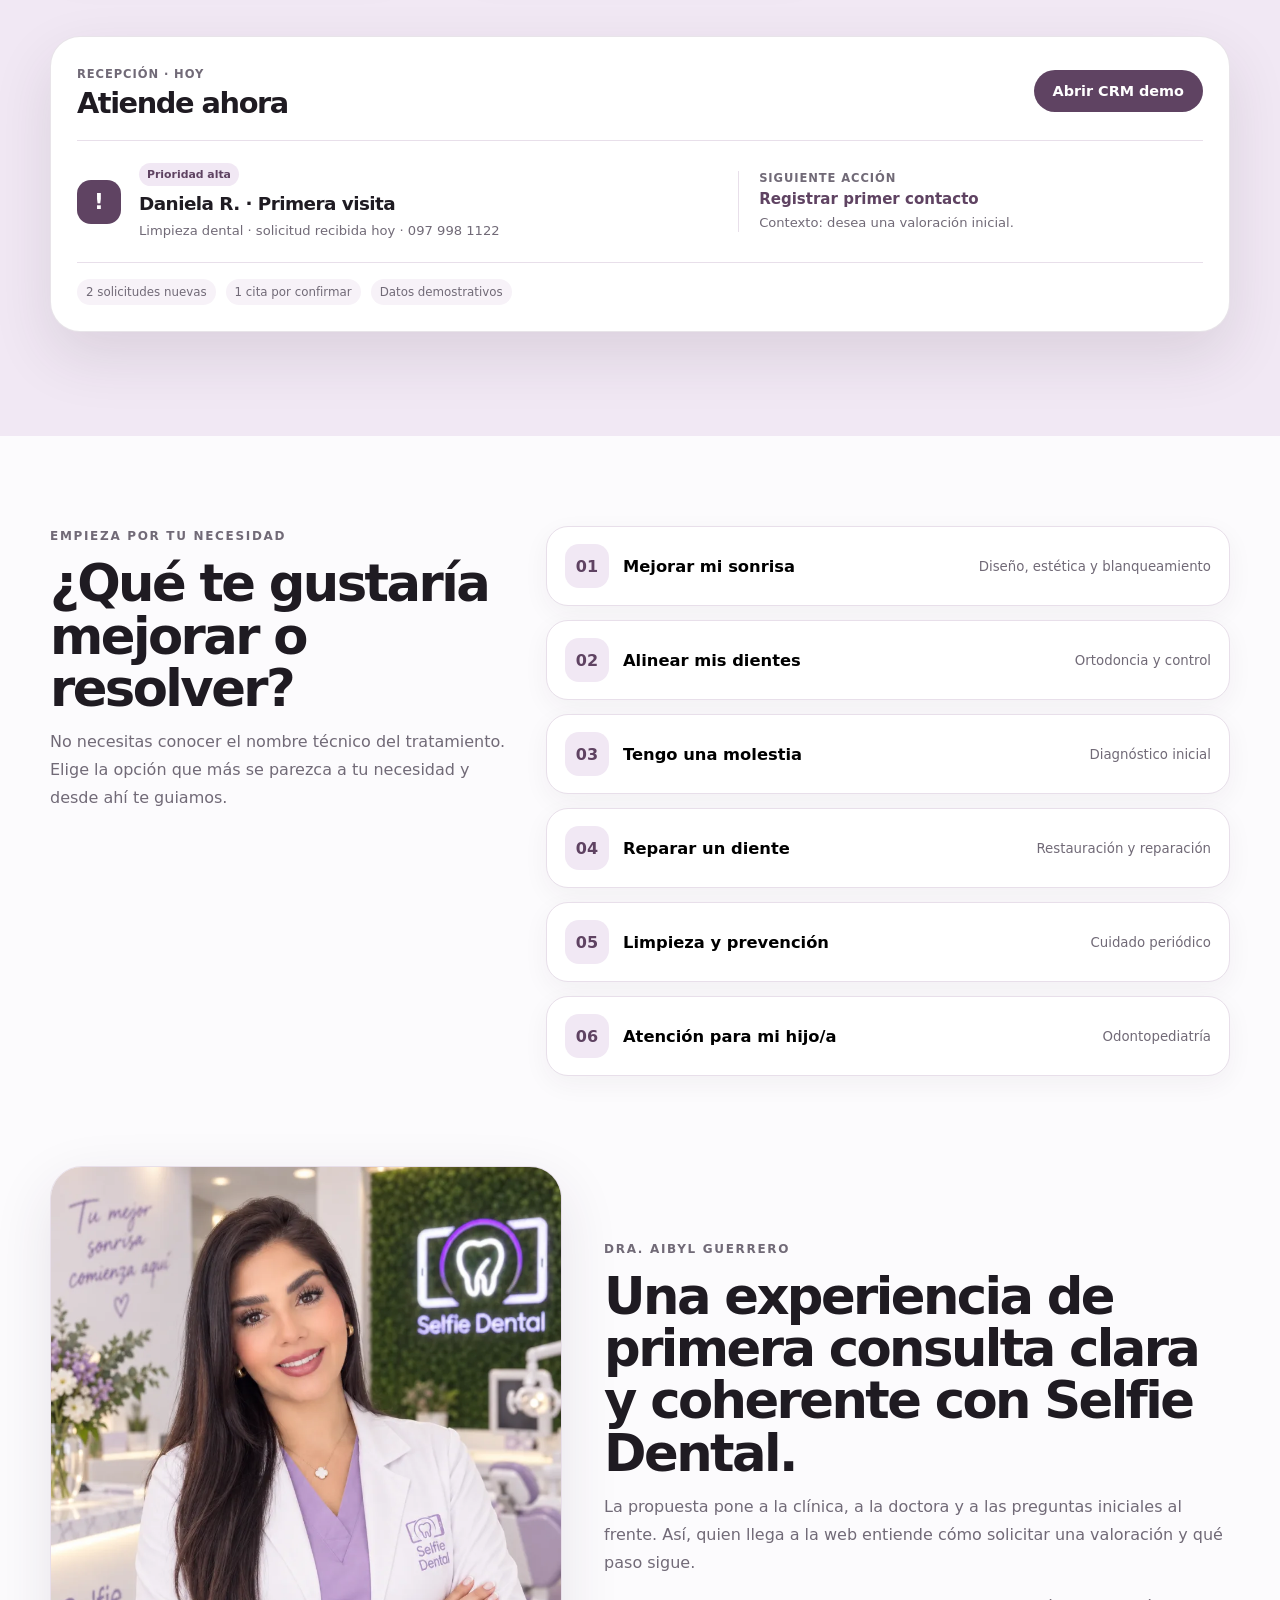
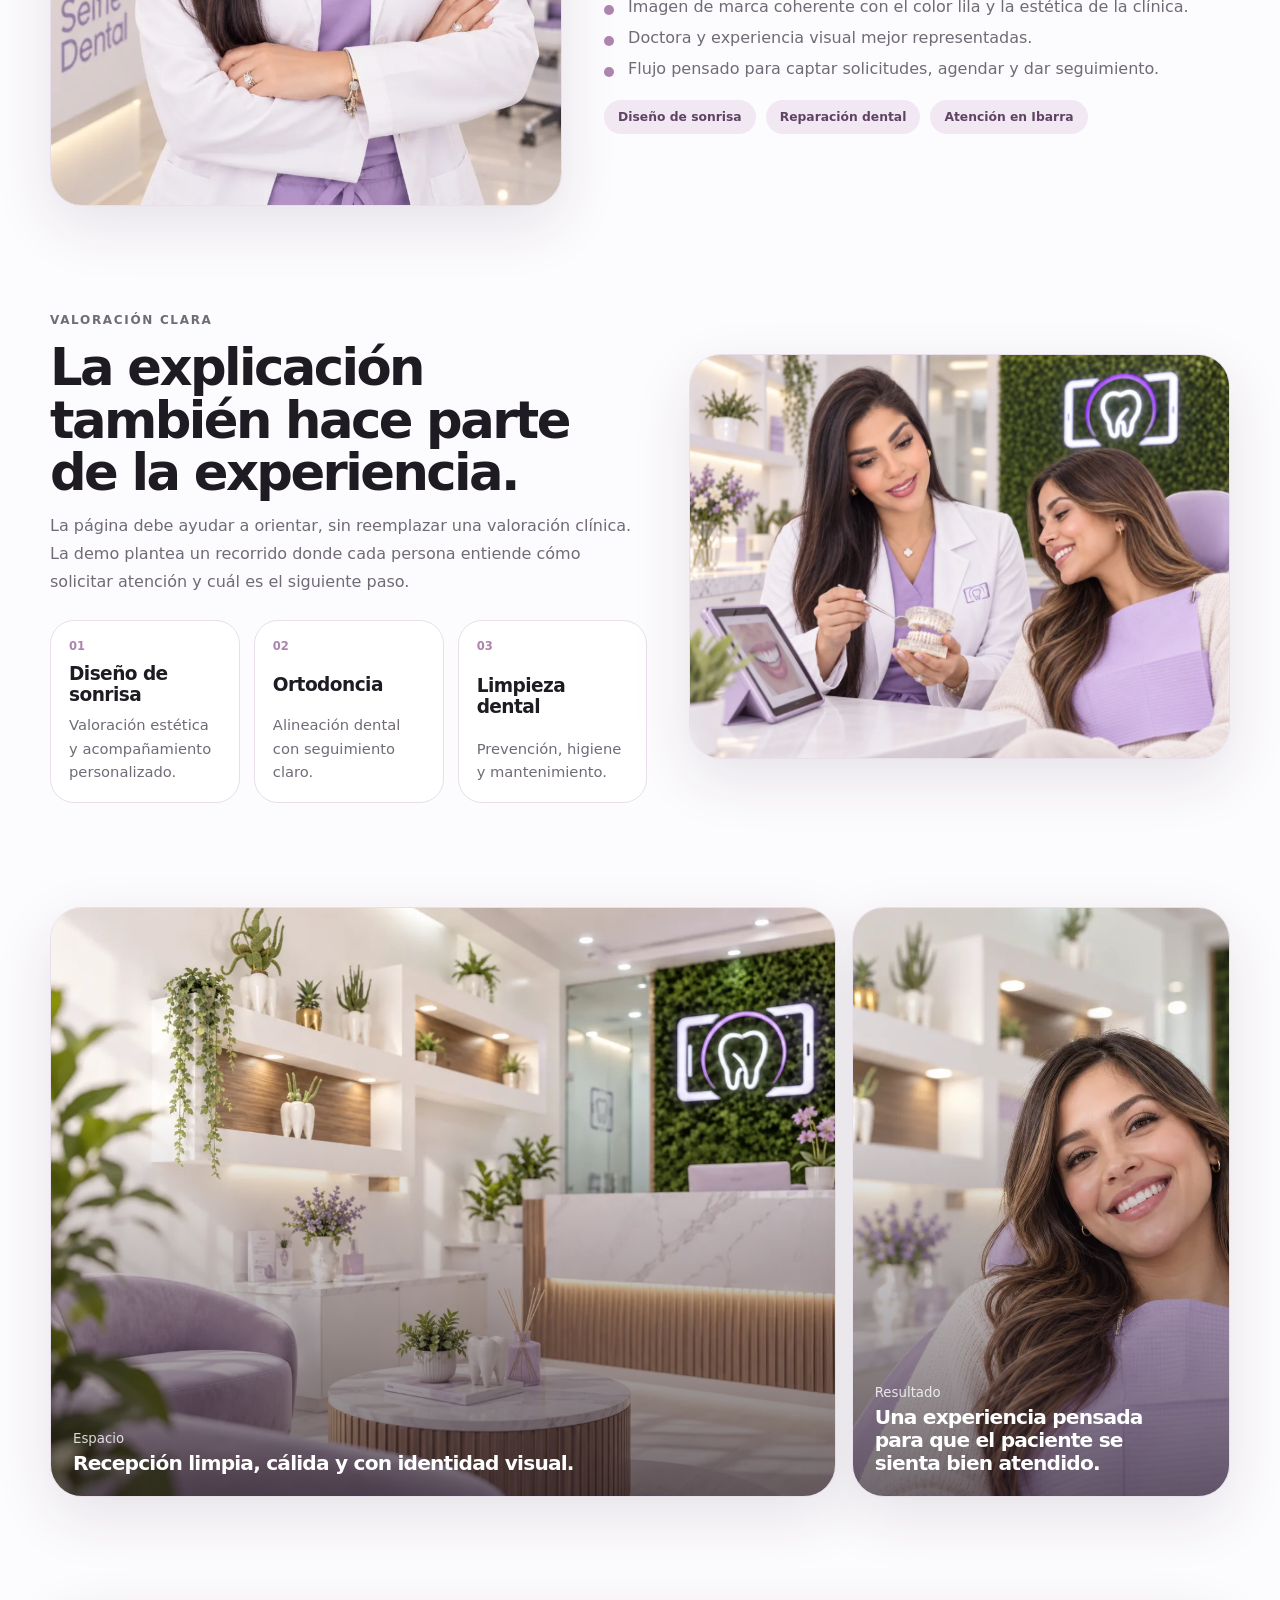
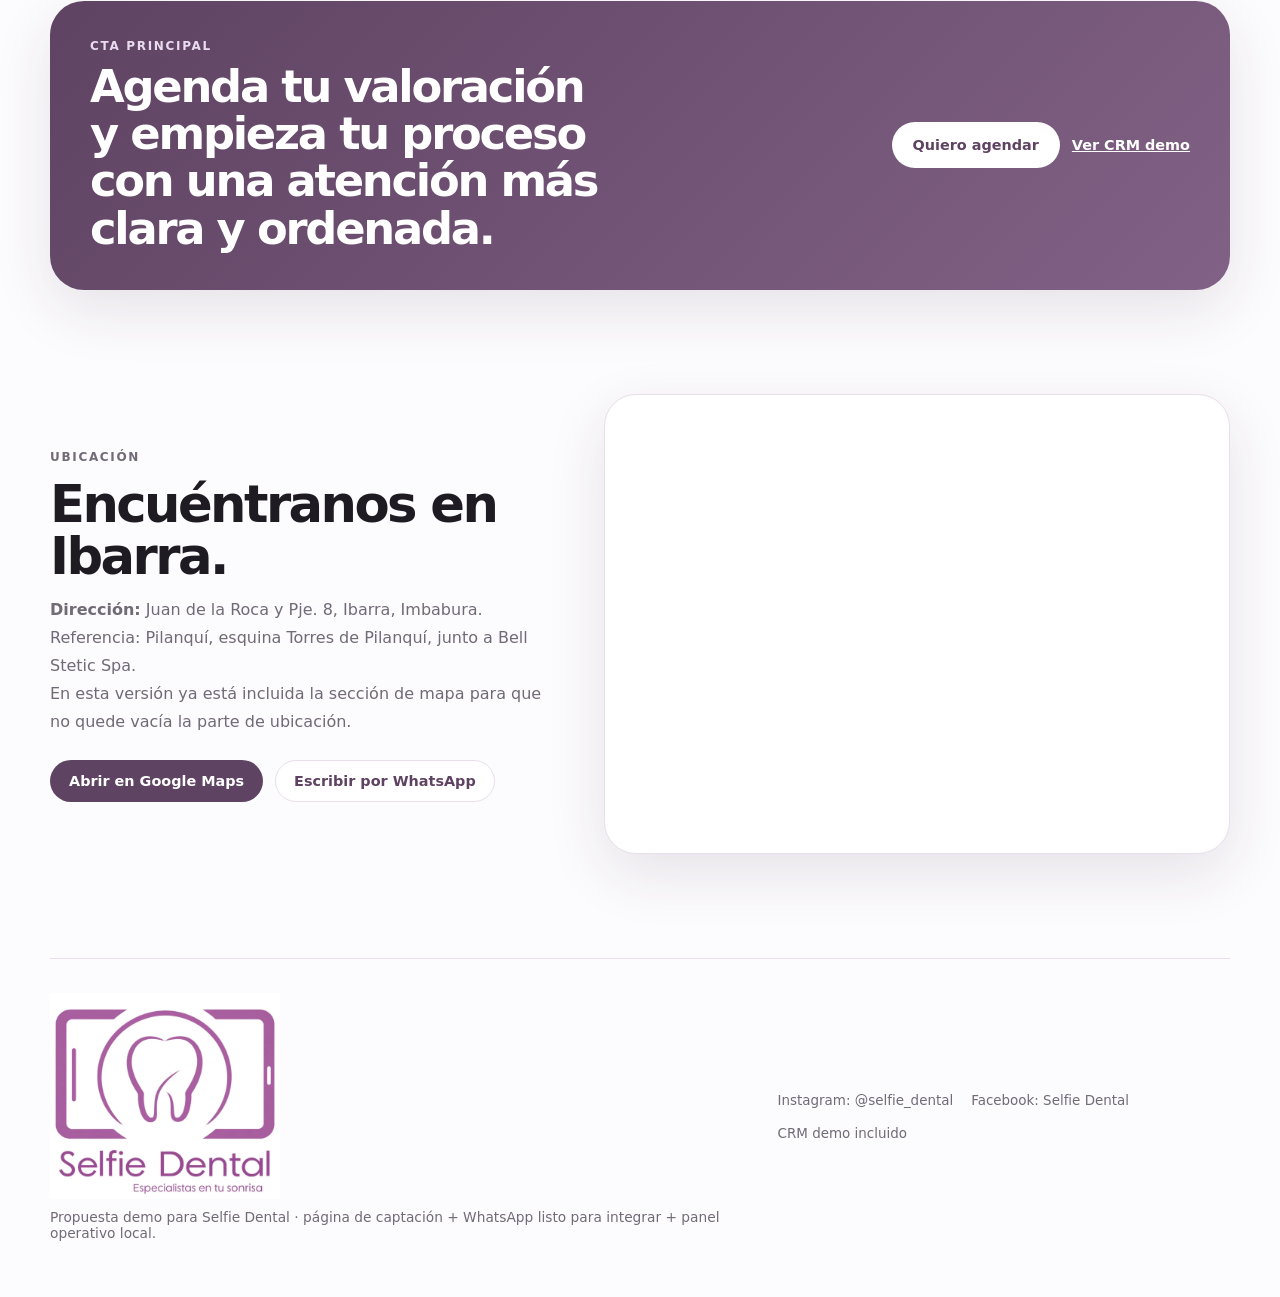
==== commit cc0a02e9: "feat: redesign Selfie Dental conversion flow" ====
--- a/index.html
+++ b/index.html
@@ -10,7 +10,7 @@
 <body>
   <header class="site-header" id="top">
     <a class="brand" href="#top" aria-label="Selfie Dental inicio">
-      <img src="assets/logo-symbol.webp" width="1010" height="710" alt="Ícono Selfie Dental" />
+      <img src="assets/selfie-dental-mark.webp" width="1100" height="720" alt="Ícono oficial de Selfie Dental" />
       <div class="brand-copy">
         <strong>Selfie Dental</strong>
         <span>Especialistas en tu sonrisa</span>
@@ -35,35 +35,40 @@
       <div class="hero-overlay"></div>
       <div class="section-shell hero-content">
         <div class="hero-card">
-          <p class="kicker light-kicker">Selfie Dental · Ibarra</p>
-          <h1>Tu mejor sonrisa empieza aquí.</h1>
-          <p class="hero-lead">Una propuesta para orientar la primera consulta desde la web, preparar el siguiente mensaje en WhatsApp y ordenar el seguimiento en un panel operativo.</p>
+          <p class="proposal-eyebrow">Propuesta digital para Selfie Dental</p>
+          <h1>Del primer interés a una consulta confirmada.</h1>
+          <p class="hero-lead">Una experiencia de captación que orienta al paciente, prepara el siguiente contacto y da a recepción una acción clara para continuar.</p>
           <div class="hero-actions">
             <button class="link-button primary large" data-open-booking>Agenda tu valoración</button>
-            <a class="link-button white large" href="#proceso">Conocer la propuesta</a>
+            <a class="link-button white large" href="#proceso">Ver cómo funciona</a>
           </div>
-          <div class="trust-row hero-trust">
-            <span>Diseño de sonrisa</span>
-            <span>Atención humana</span>
-            <span>Ibarra · Ecuador</span>
+          <div class="hero-flow-chip" aria-label="Flujo de propuesta: nueva solicitud, contacto preparado, recepción prioriza">
+            <span class="flow-dot"></span><strong>Nueva solicitud</strong><i></i><span>Contacto preparado</span><i></i><span>Recepción prioriza</span>
           </div>
         </div>
       </div>
     </section>
 
-    <section class="section-shell stats-strip">
-      <article>
-        <strong>Captación con contexto</strong>
-        <p>La web reúne los datos básicos de la solicitud para que el equipo parta de una conversación más informada.</p>
-      </article>
-      <article>
-        <strong>WhatsApp listo para integrar</strong>
-        <p>La propuesta prepara el siguiente mensaje; la conexión real de WhatsApp no está activa en esta demo.</p>
-      </article>
-      <article>
-        <strong>Ubicación clara</strong>
-        <p>Juan de la Roca y Pje. 8, Ibarra · Pilanquí · junto a Bell Stetic Spa.</p>
-      </article>
+    <section class="system-section" id="proceso" aria-labelledby="systemTitle">
+      <div class="section-shell">
+        <div class="system-heading">
+          <div><p class="kicker">Así funciona</p><h2 id="systemTitle">Una recepción que no pierde el hilo.</h2></div>
+          <p>La propuesta convierte una solicitud en contexto útil para que el equipo sepa qué atender, por qué y cuál es el siguiente paso.</p>
+        </div>
+        <div class="system-journey">
+          <article class="journey-step live"><div class="journey-icon" aria-hidden="true">⌁</div><span class="step-badge">Live demo</span><h3>Página web</h3><p>La persona elige su necesidad y deja una solicitud de valoración.</p><small>Estado: demo web activa</small></article>
+          <div class="journey-connector" aria-hidden="true">→</div>
+          <article class="journey-step proposed"><div class="journey-icon" aria-hidden="true">◌</div><span class="step-badge">Propuesto</span><h3>WhatsApp</h3><p>Se prepara el mensaje de continuación con la información de la solicitud.</p><small>Estado: no conectado</small></article>
+          <div class="journey-connector" aria-hidden="true">→</div>
+          <article class="journey-step panel"><div class="journey-icon" aria-hidden="true">▦</div><span class="step-badge">Demo funcional</span><h3>Panel de recepción</h3><p>Recepción ve prioridad, contexto y una acción concreta para avanzar.</p><small>Estado: local en este navegador</small></article>
+        </div>
+        <p class="system-disclosure"><strong>Alcance de esta propuesta:</strong> la web es una demo live; WhatsApp está propuesto y no conectado; el panel funciona como demo local con datos de ejemplo.</p>
+        <div class="landing-dashboard" aria-label="Vista previa del panel de recepción">
+          <div class="preview-head"><div><span>Recepción · hoy</span><h3>Atiende ahora</h3></div><a href="crm.html" class="link-button primary">Abrir CRM demo</a></div>
+          <div class="priority-preview"><div class="priority-mark">!</div><div><span class="urgent-badge">Prioridad alta</span><h4>Daniela R. · Primera visita</h4><p>Limpieza dental · solicitud recibida hoy · 097 998 1122</p></div><div class="preview-action"><span>Siguiente acción</span><strong>Registrar primer contacto</strong><small>Contexto: desea una valoración inicial.</small></div></div>
+          <div class="preview-footer"><span>2 solicitudes nuevas</span><span>1 cita por confirmar</span><span>Datos demostrativos</span></div>
+        </div>
+      </div>
     </section>
 
     <section class="intent-strip" id="tratamientos">
@@ -138,21 +143,6 @@
       </article>
     </section>
 
-    <section class="process section-shell reveal-section" id="proceso">
-      <div class="process-grid">
-        <div class="process-intro">
-          <p class="kicker">Sistema propuesto</p>
-          <h2>Del primer interés a la próxima acción.</h2>
-          <p>Esta propuesta reúne la página de captación, un asistente de WhatsApp listo para integrar y un panel para que el equipo gestione solicitudes, citas y seguimientos.</p>
-        </div>
-        <ol class="steps system-flow">
-          <li><span>1</span><div><strong>Página de captación</strong><p>Presenta la clínica y recoge una solicitud de valoración con la necesidad y disponibilidad inicial.</p></div></li>
-          <li><span>2</span><div><strong>Asistente de WhatsApp <em>listo para integrar</em></strong><p>Prepara el mensaje de continuidad; su conexión automatizada no está incluida ni activa en esta demo.</p></div></li>
-          <li><span>3</span><div><strong>Panel operativo</strong><p>Da visibilidad a nuevos leads, citas y seguimientos para priorizar la siguiente acción del equipo.</p></div></li>
-        </ol>
-      </div>
-    </section>
-
     <section class="conversion section-shell">
       <div class="conversion-card">
         <div>
@@ -191,7 +181,7 @@
 
   <footer class="section-shell footer">
     <div class="footer-brand">
-      <img src="assets/logo-full.webp" width="1294" height="1293" loading="lazy" alt="Logo Selfie Dental" />
+      <img src="assets/selfie-dental-logo.webp" width="1220" height="1090" loading="lazy" alt="Logo oficial de Selfie Dental: Especialistas en tu sonrisa" />
       <p>Propuesta demo para Selfie Dental · página de captación + WhatsApp listo para integrar + panel operativo local.</p>
     </div>
     <div class="footer-meta">
--- a/styles.css
+++ b/styles.css
@@ -18,7 +18,7 @@
 .hidden{display:none!important}.section-shell{width:min(1180px,calc(100% - 40px));margin:0 auto}.kicker{margin:0 0 10px;color:var(--lilac);text-transform:uppercase;letter-spacing:.14em;font-size:.75rem;font-weight:800}.light-kicker{color:#f1e7f5}h1,h2,h3,p{margin:0}
 
 .site-header{position:sticky;top:14px;z-index:30;width:min(1200px,calc(100% - 24px));margin:14px auto 0;display:grid;grid-template-columns:auto 1fr auto;gap:20px;align-items:center;background:rgba(255,255,255,.82);backdrop-filter:blur(20px);padding:12px 16px;border-radius:999px;border:1px solid rgba(255,255,255,.8);box-shadow:var(--shadow)}
-.brand{display:flex;align-items:center;gap:12px;min-width:0}.brand img{width:64px;height:44px;object-fit:contain;border-radius:10px;background:#fff}.brand-copy strong{display:block;font-size:1rem;letter-spacing:-.03em}.brand-copy span{display:block;font-size:.76rem;color:var(--muted)}
+.brand{display:flex;align-items:center;gap:12px;min-width:0}.brand img{width:70px;height:46px;object-fit:contain;border-radius:10px;background:#fff}.brand-copy strong{display:block;font-size:1rem;letter-spacing:-.03em}.brand-copy span{display:block;font-size:.76rem;color:var(--muted)}
 .desktop-nav{display:flex;justify-content:center;gap:24px;font-size:.9rem;color:var(--muted)}.desktop-nav a:hover{color:var(--plum)}
 .header-actions{display:flex;gap:10px;align-items:center}
 .link-button{border:1px solid transparent;border-radius:999px;padding:12px 18px;font-weight:700;font-size:.9rem;display:inline-flex;align-items:center;justify-content:center;transition:transform 160ms ease,background-color 160ms ease,border-color 160ms ease,box-shadow 160ms ease}.link-button.primary{background:var(--plum);color:#fff}.link-button.ghost{background:#fff;border-color:var(--line);color:var(--plum)}.link-button.white{background:#fff;color:var(--plum)}.link-button.text-link{background:transparent;border:0;text-decoration:underline;color:#fff;padding:0}.link-button.large{padding:14px 20px}.link-button:active,.mini-button:active,.detail-actions button:active,.intent-item:active{transform:translateY(1px) scale(.985)}
@@ -34,7 +34,7 @@
 .process{padding-bottom:104px}.process-grid{display:grid;grid-template-columns:.8fr 1.2fr;gap:38px;align-items:start}.steps{list-style:none;margin:0;padding:0;display:grid;gap:14px}.steps li{display:grid;grid-template-columns:64px 1fr;gap:14px;background:#fff;border:1px solid var(--line);border-radius:24px;padding:18px}.steps span{width:52px;height:52px;border-radius:16px;background:var(--lavender);display:flex;align-items:center;justify-content:center;color:var(--plum);font-weight:800}.steps strong{display:block;margin-bottom:8px;font-size:1.02rem}.steps strong em{font-style:normal;font-weight:700;color:var(--lilac);font-size:.82em}.steps p{color:var(--muted);line-height:1.6}.js .reveal-section{opacity:0;transform:translateY(16px);transition:opacity 600ms ease,transform 600ms ease}.js .reveal-section.is-visible{opacity:1;transform:none}
 .conversion{padding-bottom:104px}.conversion-card{display:grid;grid-template-columns:1fr auto;align-items:center;gap:24px;background:linear-gradient(135deg,var(--plum) 0%,#816286 100%);color:#fff;border-radius:34px;padding:38px 40px;box-shadow:var(--shadow)}.conversion-card .kicker{color:#eadcf0}.conversion-card h2{font-size:clamp(2rem,3.5vw,3.1rem);line-height:1.06;letter-spacing:-.05em;max-width:17ch}
 .location{grid-template-columns:.9fr 1.1fr;padding-bottom:104px}.location-actions{display:flex;gap:12px;flex-wrap:wrap;margin-top:24px}.location-panel{height:460px;padding:0}.location-panel iframe{border:0;width:100%;height:100%;display:block}
-.footer{border-top:1px solid var(--line);padding:34px 0 56px;display:flex;justify-content:space-between;gap:20px;align-items:center}.footer-brand img{width:220px;height:auto;object-fit:contain}.footer-brand p{margin-top:10px;color:var(--muted);font-size:.86rem}.footer-meta{display:flex;flex-wrap:wrap;gap:18px;color:var(--muted);font-size:.84rem}
+.footer{border-top:1px solid var(--line);padding:34px 0 56px;display:flex;justify-content:space-between;gap:20px;align-items:center}.footer-brand img{width:230px;height:auto;object-fit:contain}.footer-brand p{margin-top:10px;color:var(--muted);font-size:.86rem}.footer-meta{display:flex;flex-wrap:wrap;gap:18px;color:var(--muted);font-size:.84rem}
 .booking-dialog{border:0;border-radius:32px;padding:0;width:min(760px,calc(100% - 24px));background:#fff;box-shadow:0 40px 120px rgba(25,17,26,.28);opacity:0;transform:translateY(8px) scale(.985);transition:opacity 180ms ease,transform 180ms ease}.booking-dialog[open]{opacity:1;transform:none}.booking-dialog::backdrop{background:rgba(20,13,21,.55);backdrop-filter:blur(4px)}.booking-shell{padding:30px}.dialog-top{display:flex;justify-content:space-between;align-items:flex-start;gap:20px}.dialog-top small{display:block;color:var(--lilac);font-size:.72rem;font-weight:800;text-transform:uppercase;letter-spacing:.1em}.dialog-top h2{margin-top:4px;font-size:2.1rem;letter-spacing:-.05em}.icon-close{width:42px;height:42px;border-radius:50%;border:1px solid var(--line);background:#fff;color:var(--muted);font-size:1.5rem;line-height:1}.dialog-lead{color:var(--muted);line-height:1.7;margin:8px 0 22px}.form-grid{display:grid;grid-template-columns:1fr 1fr;gap:14px}.form-grid label{display:grid;gap:8px;font-size:.82rem;font-weight:700;color:#514b56}.form-grid .wide{grid-column:1/-1}.form-grid input,.form-grid select,.form-grid textarea{width:100%;border:1px solid var(--line);background:#fff;border-radius:16px;padding:13px 14px;outline:none}.form-grid textarea{resize:vertical}.form-grid input:focus,.form-grid select:focus,.form-grid textarea:focus{border-color:var(--lilac);box-shadow:0 0 0 4px rgba(173,132,173,.14)}.dialog-actions{display:flex;gap:10px;flex-wrap:wrap}.form-note{background:var(--lavender);padding:12px 14px;border-radius:14px;color:var(--muted);font-size:.79rem;line-height:1.6}.booking-success{animation:content-reveal 420ms ease both}.booking-success h3{font-size:1.8rem;letter-spacing:-.04em;margin:8px 0}.booking-success p:not(.kicker){color:var(--muted);line-height:1.7;margin-bottom:22px}.toast{position:fixed;left:50%;bottom:24px;transform:translate(-50%,120px);opacity:0;transition:transform 180ms ease,opacity 180ms ease;background:var(--ink);color:#fff;padding:12px 18px;border-radius:999px;z-index:100}.toast.show{transform:translate(-50%,0);opacity:1}.sr-only{position:absolute;width:1px;height:1px;padding:0;margin:-1px;overflow:hidden;clip:rect(0,0,0,0);white-space:nowrap;border:0}@keyframes content-reveal{from{opacity:0;transform:translateY(10px)}to{opacity:1;transform:none}}
 
 .crm-body{background:#f8f4f8}.crm-banner{min-height:34px;background:var(--plum);color:#fff;display:flex;align-items:center;justify-content:center;text-align:center;padding:6px 12px;font-size:.74rem}.crm-layout{display:grid;grid-template-columns:250px 1fr;min-height:calc(100vh - 34px)}.crm-sidebar{background:#fff;border-right:1px solid var(--line);padding:24px 18px;display:flex;flex-direction:column;position:sticky;top:0;height:calc(100vh - 34px)}.crm-brand{display:flex;align-items:center;gap:12px;padding:0 6px 22px;font-weight:800}.crm-brand img{width:56px;height:40px;object-fit:contain}.crm-sidebar nav{display:grid;gap:8px}.side-item{background:transparent;border:0;border-radius:16px;padding:12px 14px;text-align:left;display:flex;align-items:center;gap:12px;color:var(--muted);font-weight:700}.side-item.active{background:var(--lavender);color:var(--plum)}.side-bottom{margin-top:auto;color:var(--muted);font-size:.8rem;line-height:1.6;padding:8px}.integration-notice{display:flex;gap:12px;align-items:flex-start;background:#fff;border:1px solid var(--line);border-radius:18px;padding:14px 16px;margin-bottom:18px}.integration-notice p{margin-top:3px;color:var(--muted);font-size:.82rem}.signal-dot{width:10px;height:10px;flex:0 0 auto;margin-top:5px;border-radius:50%;background:var(--lilac)}.demo-chip{font-size:.68rem;color:var(--plum);background:var(--lavender);border-radius:999px;padding:6px 8px;white-space:nowrap}
@@ -47,3 +47,9 @@
 button:focus-visible,a:focus-visible,input:focus-visible,select:focus-visible,textarea:focus-visible{outline:3px solid rgba(173,132,173,.55);outline-offset:3px}
 @media(max-width:760px){.section-shell{width:calc(100% - 28px)}.site-header{grid-template-columns:minmax(0,1fr) auto;gap:8px;padding:10px 12px}.brand{gap:8px}.brand img{width:52px;height:40px}.brand-copy strong{font-size:.9rem}.brand-copy span{font-size:.68rem}.header-actions .link-button.primary{padding:11px 12px;font-size:.75rem;white-space:nowrap}.header-actions .desktop-only{display:none!important}.hero-full{min-height:88vh}.hero-card{max-width:100%}.hero-card h1{font-size:clamp(3rem,14vw,4.7rem)}.hero-actions,.location-actions,.dialog-actions{flex-direction:column;align-items:flex-start}.stats-strip{grid-template-columns:1fr;margin-top:-28px}.intent-item{grid-template-columns:40px 1fr}.intent-item small{display:none}.gallery-card,.gallery-small{min-height:340px}.conversion-card{grid-template-columns:1fr;padding:32px 24px}.align-right{justify-content:flex-start}.footer{flex-direction:column;align-items:flex-start}.form-grid{grid-template-columns:1fr}.form-grid .wide{grid-column:auto}.crm-layout{grid-template-columns:1fr}.crm-sidebar{display:none}.crm-main{padding:20px 14px 40px}.crm-topbar{flex-direction:column;align-items:flex-start}.crm-topbar h1{font-size:2rem}.metrics-row{grid-template-columns:1fr 1fr}.lead-row{grid-template-columns:1fr .9fr}.lead-row>*:nth-child(3),.lead-row>*:nth-child(4){display:none}.table-grid{grid-template-columns:1fr 1fr}.table-head:nth-child(n+3),.appointment-cell-extra{display:none}.detail-actions{grid-template-columns:1fr}.task-item{flex-direction:column;align-items:flex-start}.booking-shell{padding:24px 20px}.integration-notice{padding:13px}.crm-actions .link-button{padding:10px 12px;font-size:.78rem}}
 @media(prefers-reduced-motion:reduce){html{scroll-behavior:auto}.reveal-section,.booking-dialog,.toast,.link-button,.detail-actions button{transition:none!important;animation:none!important}.reveal-section{opacity:1;transform:none}}
+
+/* Proposal-led landing composition */
+.proposal-eyebrow{display:inline-flex;align-items:center;margin:0 0 18px;padding:8px 12px;border:1px solid rgba(255,255,255,.32);border-radius:999px;background:rgba(70,42,74,.42);font-size:.79rem;font-weight:800;letter-spacing:.02em}.hero-card h1{max-width:9.5ch}.hero-flow-chip{display:flex;align-items:center;gap:9px;flex-wrap:wrap;margin-top:28px;padding:12px 14px;background:rgba(255,255,255,.12);border:1px solid rgba(255,255,255,.2);border-radius:16px;font-size:.75rem;line-height:1.25}.hero-flow-chip i{width:16px;height:1px;background:rgba(255,255,255,.52)}.flow-dot{width:8px;height:8px;border-radius:50%;background:#dfc3eb;box-shadow:0 0 0 4px rgba(223,195,235,.18)}
+.system-section{position:relative;padding:94px 0 104px;background:#f1e8f4;overflow:hidden}.system-section:before{content:"";position:absolute;right:-14vw;top:-20vw;width:54vw;height:54vw;border-radius:50%;background:rgba(255,255,255,.44)}.system-section .section-shell{position:relative}.system-heading{display:grid;grid-template-columns:1fr .75fr;gap:44px;align-items:end;margin-bottom:36px}.system-heading h2{font-size:clamp(2.6rem,5vw,5rem);letter-spacing:-.065em;line-height:.94;max-width:10ch}.system-heading>p{color:var(--plum);line-height:1.7;max-width:43ch}.system-journey{display:grid;grid-template-columns:1fr 54px 1fr 54px 1fr;align-items:center}.journey-step{min-height:260px;padding:24px;border:1px solid rgba(95,67,98,.16);border-radius:28px;background:rgba(255,255,255,.8);box-shadow:0 18px 38px rgba(58,39,61,.08)}.journey-step.panel{background:var(--plum);color:#fff;border-color:var(--plum);transform:translateY(-10px)}.journey-icon{width:48px;height:48px;display:grid;place-items:center;border-radius:15px;background:var(--lavender);color:var(--plum);font-size:1.5rem;font-weight:800}.panel .journey-icon{background:rgba(255,255,255,.18);color:#fff}.step-badge{display:inline-flex;margin:18px 0 12px;padding:5px 8px;border-radius:999px;background:var(--lavender);color:var(--plum);font-size:.68rem;font-weight:800}.panel .step-badge{background:#f0dff5;color:var(--plum)}.journey-step h3{font-size:1.5rem;letter-spacing:-.04em}.journey-step p{margin:10px 0 20px;color:var(--muted);font-size:.9rem;line-height:1.65}.journey-step small{display:block;color:var(--plum);font-weight:750}.panel p,.panel small{color:rgba(255,255,255,.82)}.journey-connector{text-align:center;color:var(--plum);font-size:1.8rem;font-weight:400}.system-disclosure{margin:24px 0 34px;color:var(--plum);font-size:.84rem;line-height:1.6}.landing-dashboard{background:#fff;border:1px solid rgba(95,67,98,.14);border-radius:30px;padding:26px;box-shadow:0 24px 60px rgba(58,39,61,.12)}.preview-head{display:flex;justify-content:space-between;align-items:center;gap:16px;padding-bottom:20px;border-bottom:1px solid var(--line)}.preview-head span,.preview-action>span{font-size:.72rem;color:var(--muted);font-weight:800;text-transform:uppercase;letter-spacing:.08em}.preview-head h3{font-size:1.8rem;letter-spacing:-.05em;margin-top:4px}.priority-preview{display:grid;grid-template-columns:auto 1.25fr 1fr;gap:18px;align-items:center;padding:22px 0}.priority-mark{width:44px;height:44px;display:grid;place-items:center;border-radius:14px;background:#5f4362;color:#fff;font-size:1.35rem;font-weight:800}.urgent-badge{display:inline-flex;padding:5px 8px;border-radius:999px;background:#f1e8f4;color:var(--plum);font-size:.68rem;font-weight:800}.priority-preview h4{font-size:1.15rem;letter-spacing:-.03em;margin:7px 0}.priority-preview p,.preview-action small{color:var(--muted);font-size:.82rem;line-height:1.5}.preview-action{padding-left:20px;border-left:1px solid var(--line);display:grid;gap:5px}.preview-action strong{color:var(--plum);font-size:.94rem}.preview-footer{display:flex;gap:10px;flex-wrap:wrap;padding-top:16px;border-top:1px solid var(--line)}.preview-footer span{padding:6px 9px;background:var(--surface-2);border-radius:999px;color:var(--muted);font-size:.74rem}
+.now-action{display:grid;grid-template-columns:1.3fr .65fr auto;gap:24px;align-items:center;padding:26px 28px;margin-bottom:18px;border-radius:28px;background:var(--plum);color:#fff;box-shadow:0 18px 40px rgba(58,39,61,.18)}.now-label{display:inline-flex;padding:5px 8px;border-radius:999px;background:#ebd4f0;color:var(--plum);font-size:.68rem;font-weight:850}.now-action h2{margin:10px 0 5px;font-size:1.65rem;letter-spacing:-.045em}.now-action p,.now-action-context small{color:rgba(255,255,255,.75);font-size:.84rem}.now-action-context{padding-left:22px;border-left:1px solid rgba(255,255,255,.22);display:grid;gap:4px}.now-action-context span{font-size:.7rem;color:rgba(255,255,255,.7);font-weight:800;text-transform:uppercase;letter-spacing:.08em}.now-action-context strong{font-size:1.35rem}.integration-subtle{margin-top:18px;margin-bottom:0;background:transparent;border-style:dashed;box-shadow:none}
+@media(max-width:760px){.proposal-eyebrow{font-size:.7rem;margin-bottom:14px}.hero-flow-chip{gap:7px;padding:11px;font-size:.7rem}.hero-flow-chip i{width:10px}.system-section{padding:66px 0 72px}.system-heading{grid-template-columns:1fr;gap:16px;margin-bottom:28px}.system-heading h2{font-size:clamp(2.5rem,13vw,3.9rem)}.system-journey{grid-template-columns:1fr;gap:10px}.journey-connector{height:28px;transform:rotate(90deg)}.journey-step{min-height:auto;padding:22px}.journey-step.panel{transform:none}.system-disclosure{margin:20px 0 24px}.landing-dashboard{padding:18px;border-radius:24px}.preview-head{align-items:flex-start;flex-direction:column}.preview-head .link-button{width:100%}.priority-preview{grid-template-columns:auto 1fr;gap:12px}.preview-action{grid-column:1/-1;padding:14px 0 0;border-left:0;border-top:1px solid var(--line)}.now-action{grid-template-columns:1fr;gap:15px;padding:22px}.now-action-context{padding:14px 0 0;border-left:0;border-top:1px solid rgba(255,255,255,.22)}.now-action .link-button{width:100%}.integration-subtle{display:none}}
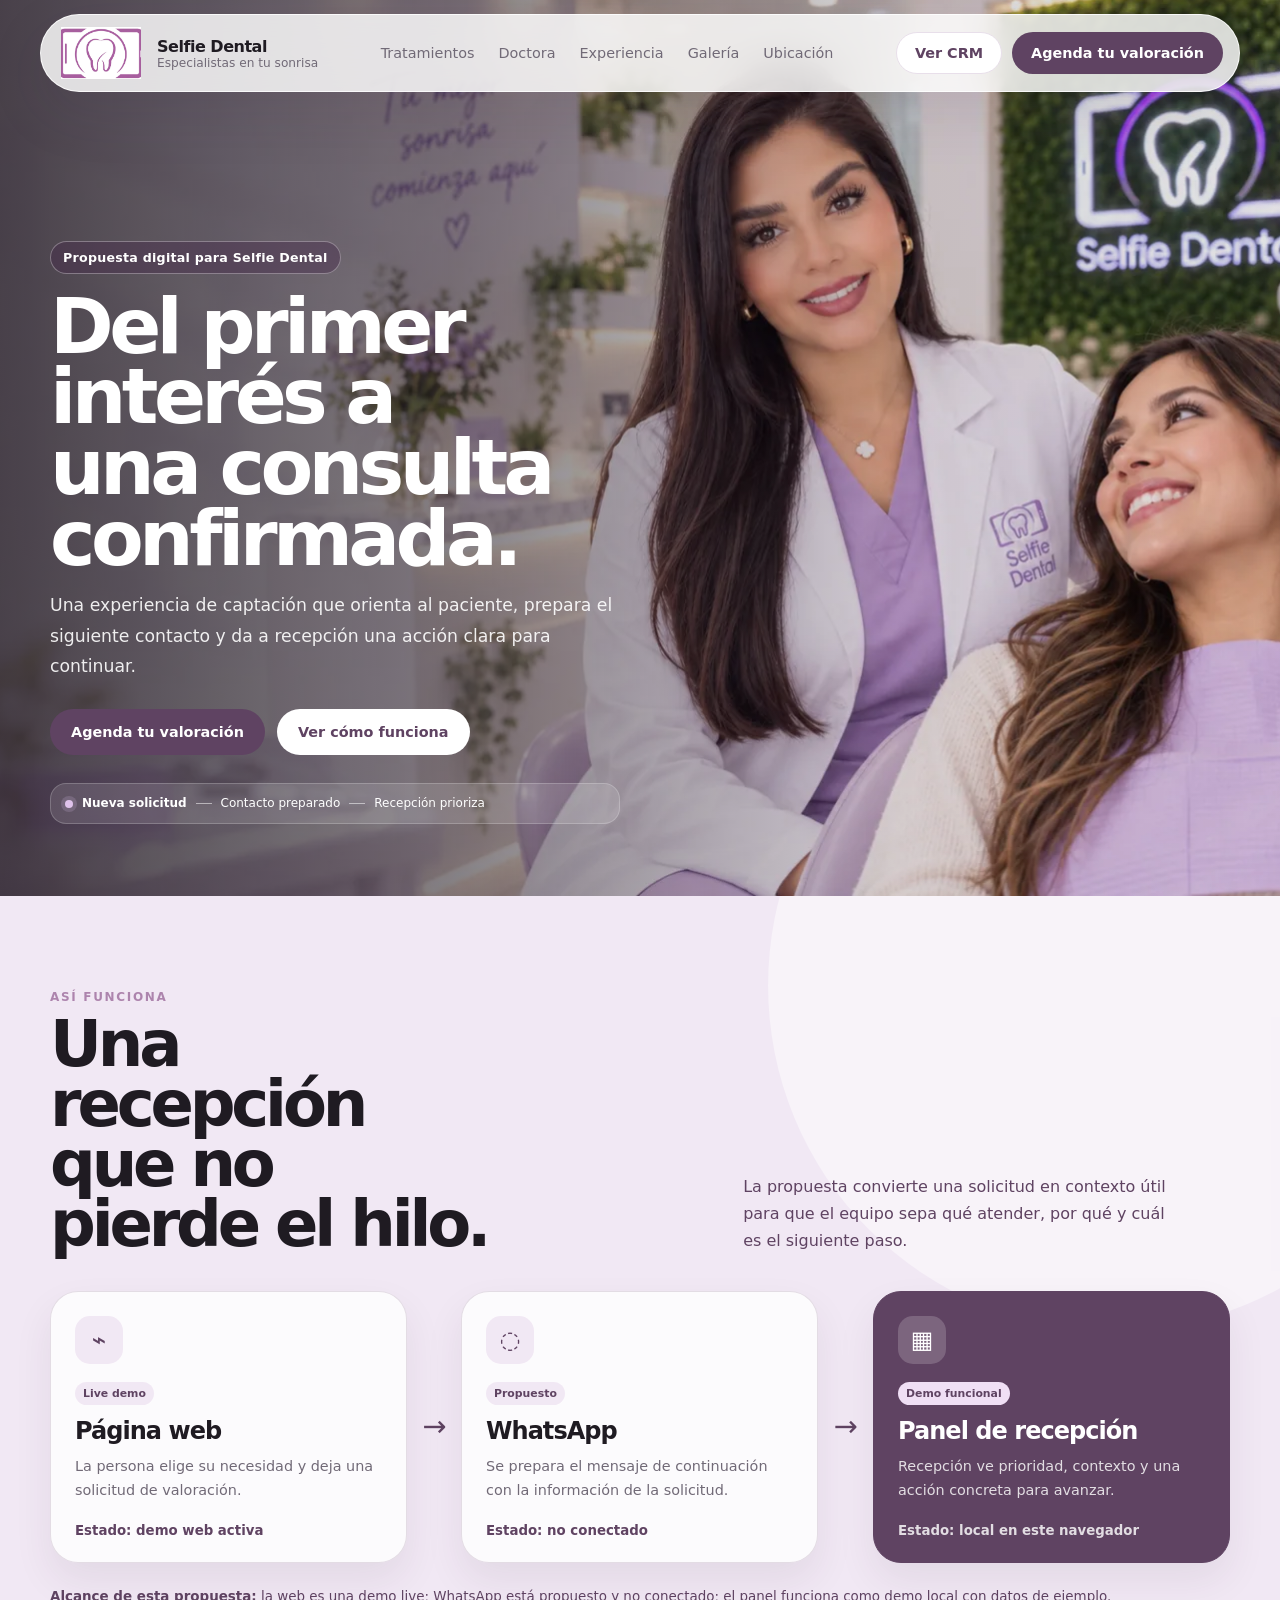
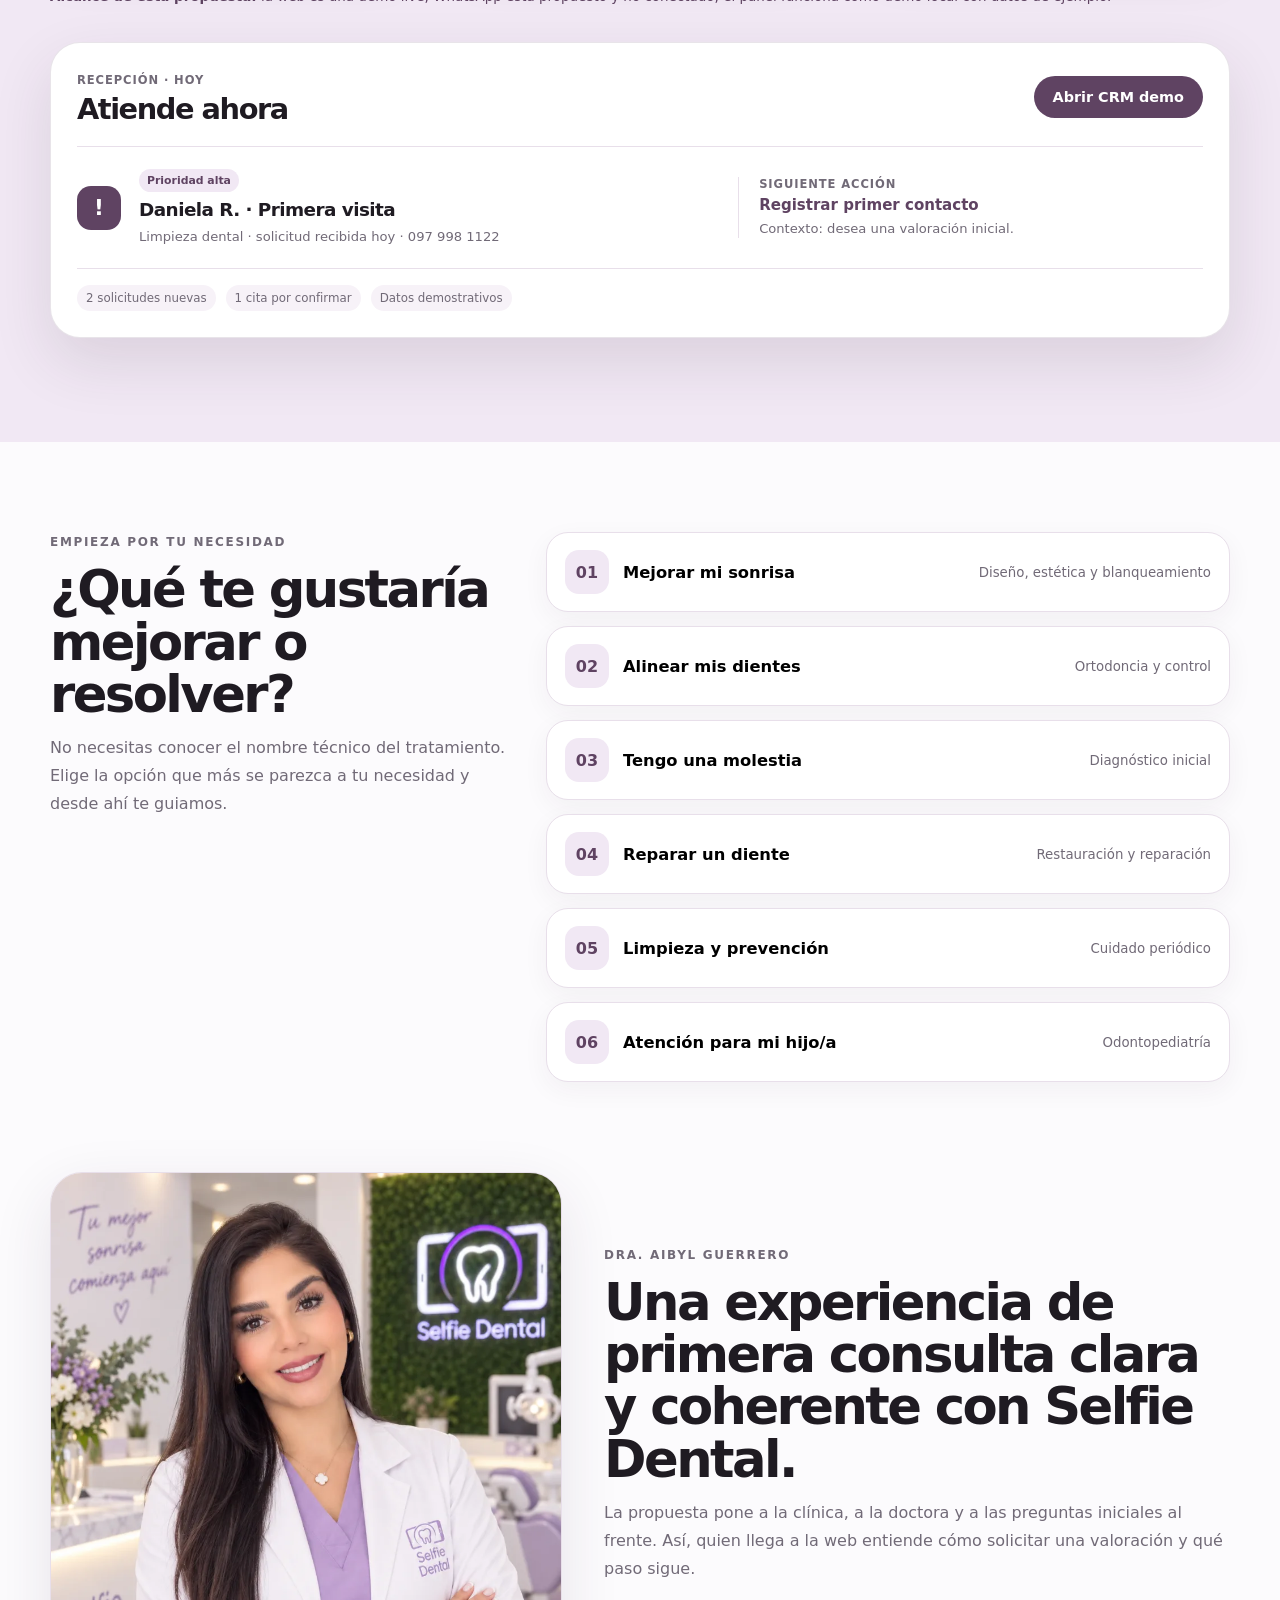
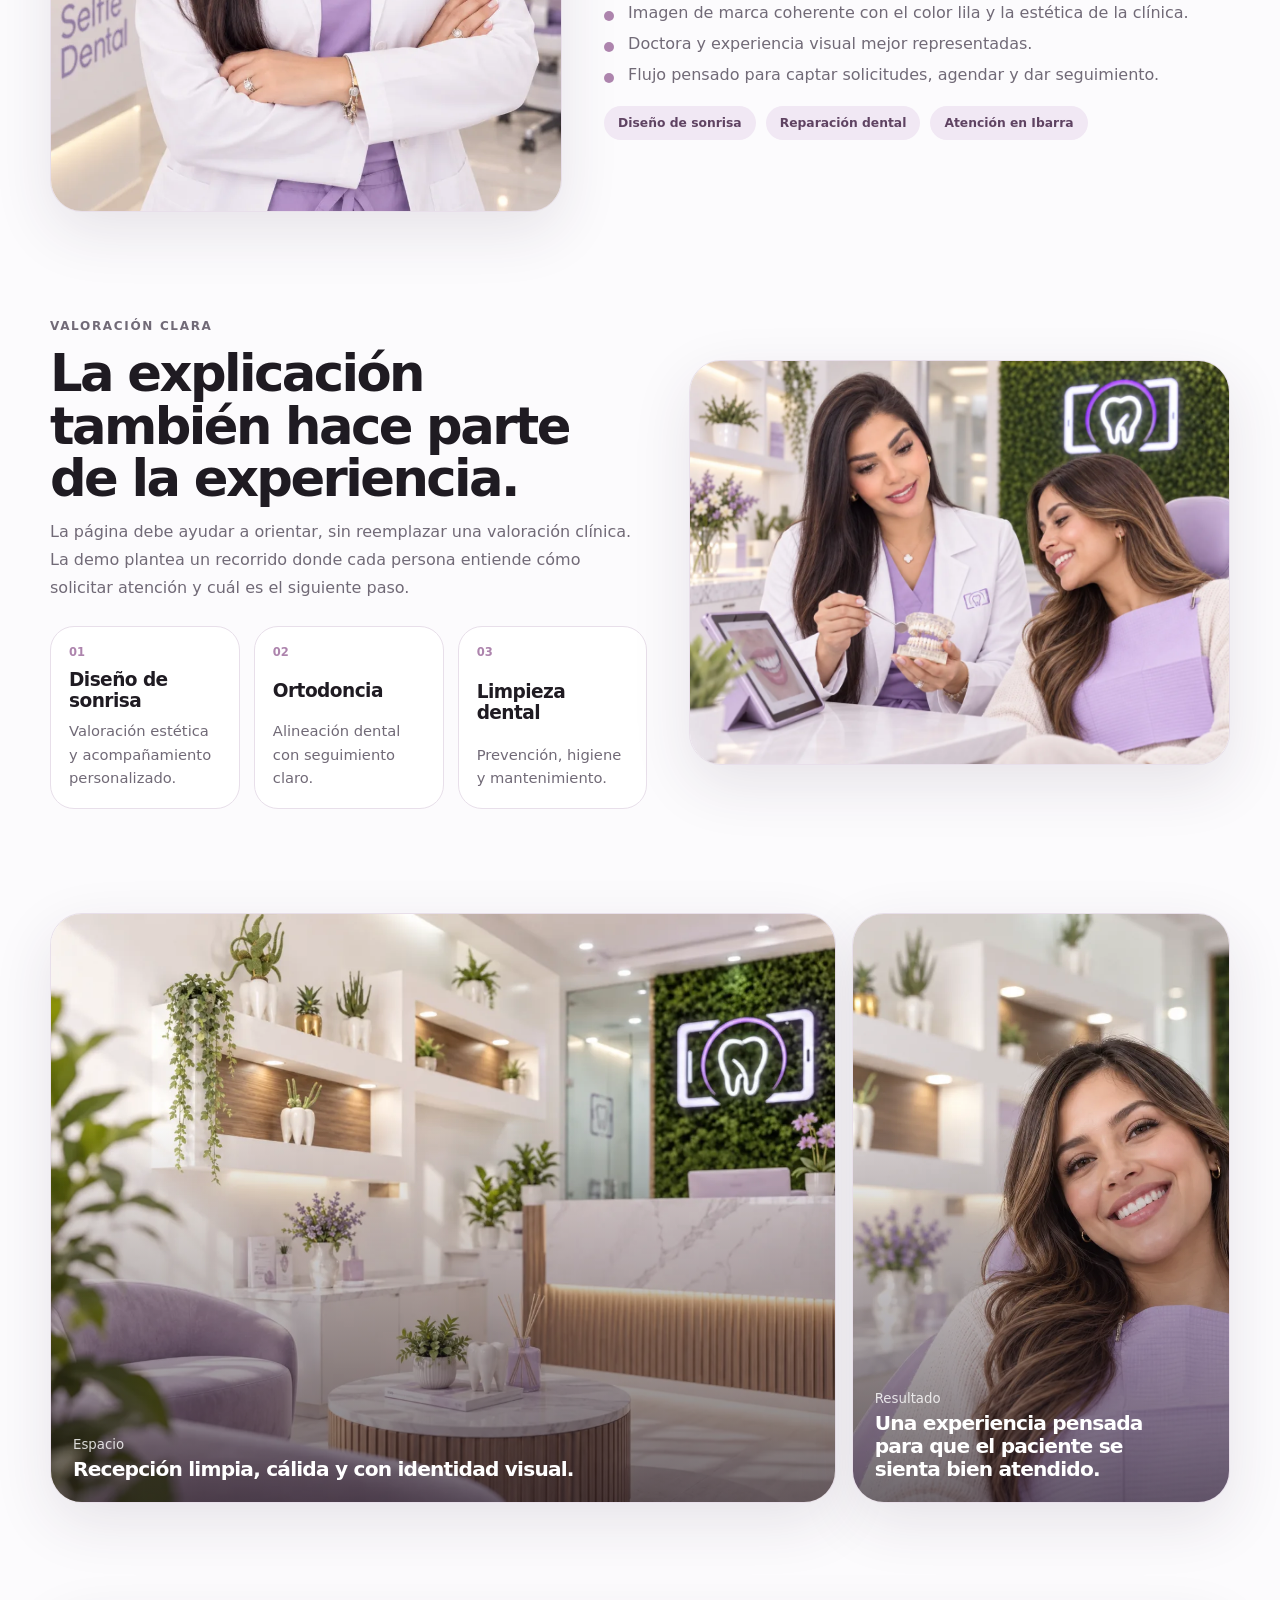
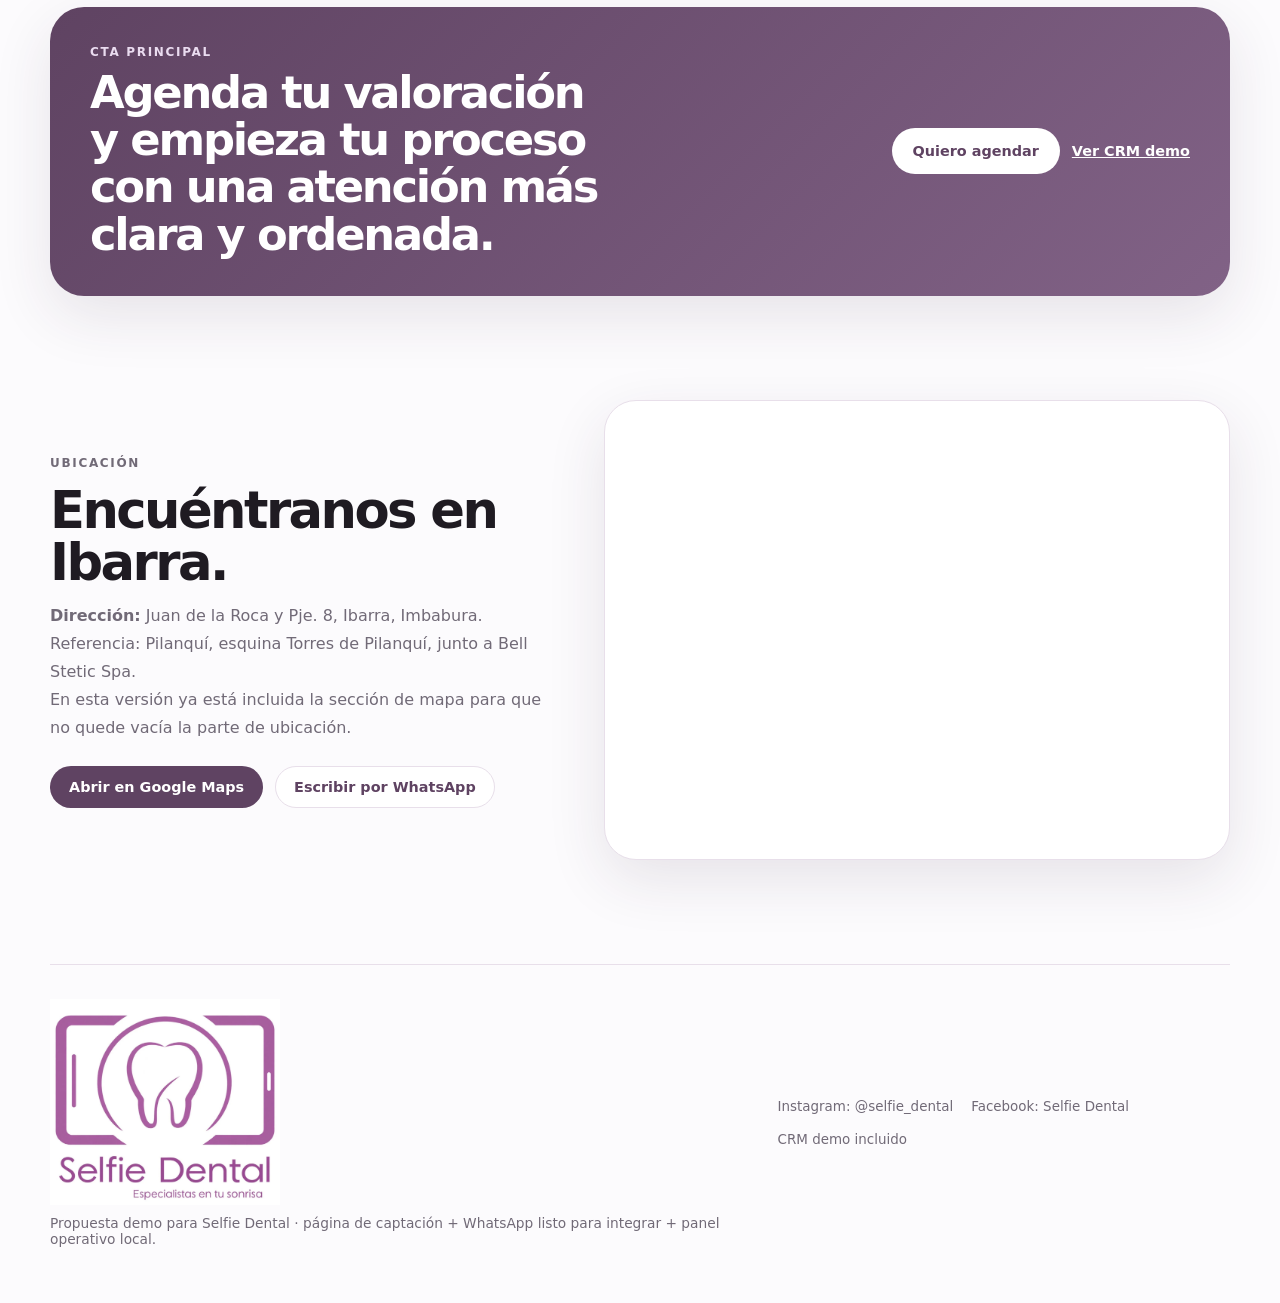
==== commit 87ae1cbc: "fix: refine CRM navigation and page motion" ====
--- a/index.html
+++ b/index.html
@@ -34,7 +34,7 @@
       <img class="hero-bg" src="assets/hero-owner.webp" width="640" height="360" fetchpriority="high" alt="Dra. Aibyl Guerrero con paciente en Selfie Dental" />
       <div class="hero-overlay"></div>
       <div class="section-shell hero-content">
-        <div class="hero-card">
+        <div class="hero-card hero-entrance">
           <p class="proposal-eyebrow">Propuesta digital para Selfie Dental</p>
           <h1>Del primer interés a una consulta confirmada.</h1>
           <p class="hero-lead">Una experiencia de captación que orienta al paciente, prepara el siguiente contacto y da a recepción una acción clara para continuar.</p>
@@ -49,7 +49,7 @@
       </div>
     </section>
 
-    <section class="system-section" id="proceso" aria-labelledby="systemTitle">
+    <section class="system-section reveal-section" id="proceso" aria-labelledby="systemTitle">
       <div class="section-shell">
         <div class="system-heading">
           <div><p class="kicker">Así funciona</p><h2 id="systemTitle">Una recepción que no pierde el hilo.</h2></div>
--- a/styles.css
+++ b/styles.css
@@ -18,7 +18,7 @@
 .hidden{display:none!important}.section-shell{width:min(1180px,calc(100% - 40px));margin:0 auto}.kicker{margin:0 0 10px;color:var(--lilac);text-transform:uppercase;letter-spacing:.14em;font-size:.75rem;font-weight:800}.light-kicker{color:#f1e7f5}h1,h2,h3,p{margin:0}
 
 .site-header{position:sticky;top:14px;z-index:30;width:min(1200px,calc(100% - 24px));margin:14px auto 0;display:grid;grid-template-columns:auto 1fr auto;gap:20px;align-items:center;background:rgba(255,255,255,.82);backdrop-filter:blur(20px);padding:12px 16px;border-radius:999px;border:1px solid rgba(255,255,255,.8);box-shadow:var(--shadow)}
-.brand{display:flex;align-items:center;gap:12px;min-width:0}.brand img{width:70px;height:46px;object-fit:contain;border-radius:10px;background:#fff}.brand-copy strong{display:block;font-size:1rem;letter-spacing:-.03em}.brand-copy span{display:block;font-size:.76rem;color:var(--muted)}
+.brand{display:flex;align-items:center;gap:12px;min-width:0}.brand img{width:88px;height:52px;object-fit:contain;border-radius:0;background:transparent}.brand-copy strong{display:block;font-size:1rem;letter-spacing:-.03em}.brand-copy span{display:block;font-size:.76rem;color:var(--muted)}
 .desktop-nav{display:flex;justify-content:center;gap:24px;font-size:.9rem;color:var(--muted)}.desktop-nav a:hover{color:var(--plum)}
 .header-actions{display:flex;gap:10px;align-items:center}
 .link-button{border:1px solid transparent;border-radius:999px;padding:12px 18px;font-weight:700;font-size:.9rem;display:inline-flex;align-items:center;justify-content:center;transition:transform 160ms ease,background-color 160ms ease,border-color 160ms ease,box-shadow 160ms ease}.link-button.primary{background:var(--plum);color:#fff}.link-button.ghost{background:#fff;border-color:var(--line);color:var(--plum)}.link-button.white{background:#fff;color:var(--plum)}.link-button.text-link{background:transparent;border:0;text-decoration:underline;color:#fff;padding:0}.link-button.large{padding:14px 20px}.link-button:active,.mini-button:active,.detail-actions button:active,.intent-item:active{transform:translateY(1px) scale(.985)}
@@ -42,7 +42,7 @@
 .pipeline{display:grid;grid-template-columns:repeat(6,minmax(190px,1fr));gap:12px;overflow:auto;padding-bottom:4px}.pipeline-col{background:var(--surface-2);border-radius:20px;padding:12px;min-height:320px}.pipeline-title{display:flex;justify-content:space-between;align-items:center;padding:2px 4px 12px;font-size:.78rem;font-weight:800}.count-badge{background:#fff;color:var(--muted);padding:4px 8px;border-radius:999px;font-size:.72rem}.lead-card{background:#fff;border:1px solid var(--line);border-radius:16px;padding:12px;margin-bottom:10px}.lead-card strong{display:block;font-size:.9rem}.lead-card p{color:var(--muted);font-size:.76rem;line-height:1.5;margin:6px 0}.lead-meta{display:flex;justify-content:space-between;color:#8a838d;font-size:.69rem;gap:8px}.card-actions{display:flex;gap:8px;margin-top:10px}.mini-button{border:1px solid var(--line);background:#fff;border-radius:999px;padding:8px 10px;font-size:.72rem;font-weight:700;color:var(--plum)}
 .table-grid{display:grid;grid-template-columns:1.2fr 1fr .8fr .8fr .8fr .8fr;gap:12px;align-items:center}.table-head{font-size:.75rem;font-weight:800;color:var(--muted);padding-bottom:8px;border-bottom:1px solid var(--line)}.task-list{display:grid;gap:12px}.task-item{display:flex;justify-content:space-between;gap:16px;align-items:center;background:var(--surface-2);border-radius:18px;padding:14px}.task-item strong{display:block;font-size:.92rem;margin-bottom:4px}.task-item span{color:var(--muted);font-size:.78rem}.task-pills{display:flex;gap:8px;flex-wrap:wrap}.tiny-pill{background:#fff;border:1px solid var(--line);border-radius:999px;padding:6px 9px;font-size:.72rem;color:var(--plum);font-weight:700}.bar-list{display:grid;gap:14px}.bar-item{display:grid;gap:6px}.bar-label{display:flex;justify-content:space-between;gap:12px;font-size:.82rem}.bar-track{height:12px;background:var(--surface-2);border-radius:999px;overflow:hidden}.bar-fill{height:100%;background:linear-gradient(90deg,var(--lilac),var(--plum));border-radius:999px}.helper-text{color:var(--muted);font-size:.8rem;line-height:1.65;margin-top:16px}.settings-actions{display:grid;gap:12px}
 
-@media(max-width:1080px){.desktop-nav{display:none}.intent-inner,.owner-section,.consult-section,.gallery-band,.process-grid,.location,.crm-bottom-grid,.full-width-grid{grid-template-columns:1fr}.service-grid{grid-template-columns:1fr}.metrics-row{grid-template-columns:1fr 1fr}.crm-layout{grid-template-columns:84px 1fr}.crm-sidebar{padding:18px 10px}.crm-brand span,.side-item span:last-child,.side-bottom{display:none}.side-item{justify-content:center}}
+@media(max-width:1080px){.desktop-nav{display:none}.intent-inner,.owner-section,.consult-section,.gallery-band,.process-grid,.location,.crm-bottom-grid,.full-width-grid{grid-template-columns:1fr}.service-grid{grid-template-columns:1fr}.metrics-row{grid-template-columns:1fr 1fr}.crm-layout{grid-template-columns:1fr}.crm-sidebar{display:none}}
 @media(hover:hover) and (pointer:fine){.link-button.primary:hover{background:var(--plum-deep);transform:translateY(-1px)}.desktop-nav a:hover{color:var(--plum)}.lead-row:hover{background:#fcf9fd}.intent-item:hover{border-color:var(--lilac)}.detail-actions button:hover,.mini-button:hover{border-color:var(--lilac)}}
 button:focus-visible,a:focus-visible,input:focus-visible,select:focus-visible,textarea:focus-visible{outline:3px solid rgba(173,132,173,.55);outline-offset:3px}
 @media(max-width:760px){.section-shell{width:calc(100% - 28px)}.site-header{grid-template-columns:minmax(0,1fr) auto;gap:8px;padding:10px 12px}.brand{gap:8px}.brand img{width:52px;height:40px}.brand-copy strong{font-size:.9rem}.brand-copy span{font-size:.68rem}.header-actions .link-button.primary{padding:11px 12px;font-size:.75rem;white-space:nowrap}.header-actions .desktop-only{display:none!important}.hero-full{min-height:88vh}.hero-card{max-width:100%}.hero-card h1{font-size:clamp(3rem,14vw,4.7rem)}.hero-actions,.location-actions,.dialog-actions{flex-direction:column;align-items:flex-start}.stats-strip{grid-template-columns:1fr;margin-top:-28px}.intent-item{grid-template-columns:40px 1fr}.intent-item small{display:none}.gallery-card,.gallery-small{min-height:340px}.conversion-card{grid-template-columns:1fr;padding:32px 24px}.align-right{justify-content:flex-start}.footer{flex-direction:column;align-items:flex-start}.form-grid{grid-template-columns:1fr}.form-grid .wide{grid-column:auto}.crm-layout{grid-template-columns:1fr}.crm-sidebar{display:none}.crm-main{padding:20px 14px 40px}.crm-topbar{flex-direction:column;align-items:flex-start}.crm-topbar h1{font-size:2rem}.metrics-row{grid-template-columns:1fr 1fr}.lead-row{grid-template-columns:1fr .9fr}.lead-row>*:nth-child(3),.lead-row>*:nth-child(4){display:none}.table-grid{grid-template-columns:1fr 1fr}.table-head:nth-child(n+3),.appointment-cell-extra{display:none}.detail-actions{grid-template-columns:1fr}.task-item{flex-direction:column;align-items:flex-start}.booking-shell{padding:24px 20px}.integration-notice{padding:13px}.crm-actions .link-button{padding:10px 12px;font-size:.78rem}}
@@ -53,3 +53,4 @@
 .system-section{position:relative;padding:94px 0 104px;background:#f1e8f4;overflow:hidden}.system-section:before{content:"";position:absolute;right:-14vw;top:-20vw;width:54vw;height:54vw;border-radius:50%;background:rgba(255,255,255,.44)}.system-section .section-shell{position:relative}.system-heading{display:grid;grid-template-columns:1fr .75fr;gap:44px;align-items:end;margin-bottom:36px}.system-heading h2{font-size:clamp(2.6rem,5vw,5rem);letter-spacing:-.065em;line-height:.94;max-width:10ch}.system-heading>p{color:var(--plum);line-height:1.7;max-width:43ch}.system-journey{display:grid;grid-template-columns:1fr 54px 1fr 54px 1fr;align-items:center}.journey-step{min-height:260px;padding:24px;border:1px solid rgba(95,67,98,.16);border-radius:28px;background:rgba(255,255,255,.8);box-shadow:0 18px 38px rgba(58,39,61,.08)}.journey-step.panel{background:var(--plum);color:#fff;border-color:var(--plum);transform:translateY(-10px)}.journey-icon{width:48px;height:48px;display:grid;place-items:center;border-radius:15px;background:var(--lavender);color:var(--plum);font-size:1.5rem;font-weight:800}.panel .journey-icon{background:rgba(255,255,255,.18);color:#fff}.step-badge{display:inline-flex;margin:18px 0 12px;padding:5px 8px;border-radius:999px;background:var(--lavender);color:var(--plum);font-size:.68rem;font-weight:800}.panel .step-badge{background:#f0dff5;color:var(--plum)}.journey-step h3{font-size:1.5rem;letter-spacing:-.04em}.journey-step p{margin:10px 0 20px;color:var(--muted);font-size:.9rem;line-height:1.65}.journey-step small{display:block;color:var(--plum);font-weight:750}.panel p,.panel small{color:rgba(255,255,255,.82)}.journey-connector{text-align:center;color:var(--plum);font-size:1.8rem;font-weight:400}.system-disclosure{margin:24px 0 34px;color:var(--plum);font-size:.84rem;line-height:1.6}.landing-dashboard{background:#fff;border:1px solid rgba(95,67,98,.14);border-radius:30px;padding:26px;box-shadow:0 24px 60px rgba(58,39,61,.12)}.preview-head{display:flex;justify-content:space-between;align-items:center;gap:16px;padding-bottom:20px;border-bottom:1px solid var(--line)}.preview-head span,.preview-action>span{font-size:.72rem;color:var(--muted);font-weight:800;text-transform:uppercase;letter-spacing:.08em}.preview-head h3{font-size:1.8rem;letter-spacing:-.05em;margin-top:4px}.priority-preview{display:grid;grid-template-columns:auto 1.25fr 1fr;gap:18px;align-items:center;padding:22px 0}.priority-mark{width:44px;height:44px;display:grid;place-items:center;border-radius:14px;background:#5f4362;color:#fff;font-size:1.35rem;font-weight:800}.urgent-badge{display:inline-flex;padding:5px 8px;border-radius:999px;background:#f1e8f4;color:var(--plum);font-size:.68rem;font-weight:800}.priority-preview h4{font-size:1.15rem;letter-spacing:-.03em;margin:7px 0}.priority-preview p,.preview-action small{color:var(--muted);font-size:.82rem;line-height:1.5}.preview-action{padding-left:20px;border-left:1px solid var(--line);display:grid;gap:5px}.preview-action strong{color:var(--plum);font-size:.94rem}.preview-footer{display:flex;gap:10px;flex-wrap:wrap;padding-top:16px;border-top:1px solid var(--line)}.preview-footer span{padding:6px 9px;background:var(--surface-2);border-radius:999px;color:var(--muted);font-size:.74rem}
 .now-action{display:grid;grid-template-columns:1.3fr .65fr auto;gap:24px;align-items:center;padding:26px 28px;margin-bottom:18px;border-radius:28px;background:var(--plum);color:#fff;box-shadow:0 18px 40px rgba(58,39,61,.18)}.now-label{display:inline-flex;padding:5px 8px;border-radius:999px;background:#ebd4f0;color:var(--plum);font-size:.68rem;font-weight:850}.now-action h2{margin:10px 0 5px;font-size:1.65rem;letter-spacing:-.045em}.now-action p,.now-action-context small{color:rgba(255,255,255,.75);font-size:.84rem}.now-action-context{padding-left:22px;border-left:1px solid rgba(255,255,255,.22);display:grid;gap:4px}.now-action-context span{font-size:.7rem;color:rgba(255,255,255,.7);font-weight:800;text-transform:uppercase;letter-spacing:.08em}.now-action-context strong{font-size:1.35rem}.integration-subtle{margin-top:18px;margin-bottom:0;background:transparent;border-style:dashed;box-shadow:none}
 @media(max-width:760px){.proposal-eyebrow{font-size:.7rem;margin-bottom:14px}.hero-flow-chip{gap:7px;padding:11px;font-size:.7rem}.hero-flow-chip i{width:10px}.system-section{padding:66px 0 72px}.system-heading{grid-template-columns:1fr;gap:16px;margin-bottom:28px}.system-heading h2{font-size:clamp(2.5rem,13vw,3.9rem)}.system-journey{grid-template-columns:1fr;gap:10px}.journey-connector{height:28px;transform:rotate(90deg)}.journey-step{min-height:auto;padding:22px}.journey-step.panel{transform:none}.system-disclosure{margin:20px 0 24px}.landing-dashboard{padding:18px;border-radius:24px}.preview-head{align-items:flex-start;flex-direction:column}.preview-head .link-button{width:100%}.priority-preview{grid-template-columns:auto 1fr;gap:12px}.preview-action{grid-column:1/-1;padding:14px 0 0;border-left:0;border-top:1px solid var(--line)}.now-action{grid-template-columns:1fr;gap:15px;padding:22px}.now-action-context{padding:14px 0 0;border-left:0;border-top:1px solid rgba(255,255,255,.22)}.now-action .link-button{width:100%}.integration-subtle{display:none}}
+.hero-entrance>*{animation:hero-rise .64s cubic-bezier(.22,1,.36,1) both}.hero-entrance>*:nth-child(2){animation-delay:70ms}.hero-entrance>*:nth-child(3){animation-delay:140ms}.hero-entrance>*:nth-child(4){animation-delay:210ms}.system-section.is-visible .journey-step{animation:system-rise .48s cubic-bezier(.22,1,.36,1) both}.system-section.is-visible .journey-step:nth-of-type(2){animation-delay:80ms}.system-section.is-visible .journey-step:nth-of-type(3){animation-delay:160ms}@keyframes hero-rise{from{opacity:0;transform:translateY(18px)}to{opacity:1;transform:none}}@keyframes system-rise{from{opacity:0;transform:translateY(20px) scale(.985)}to{opacity:1;transform:none}}
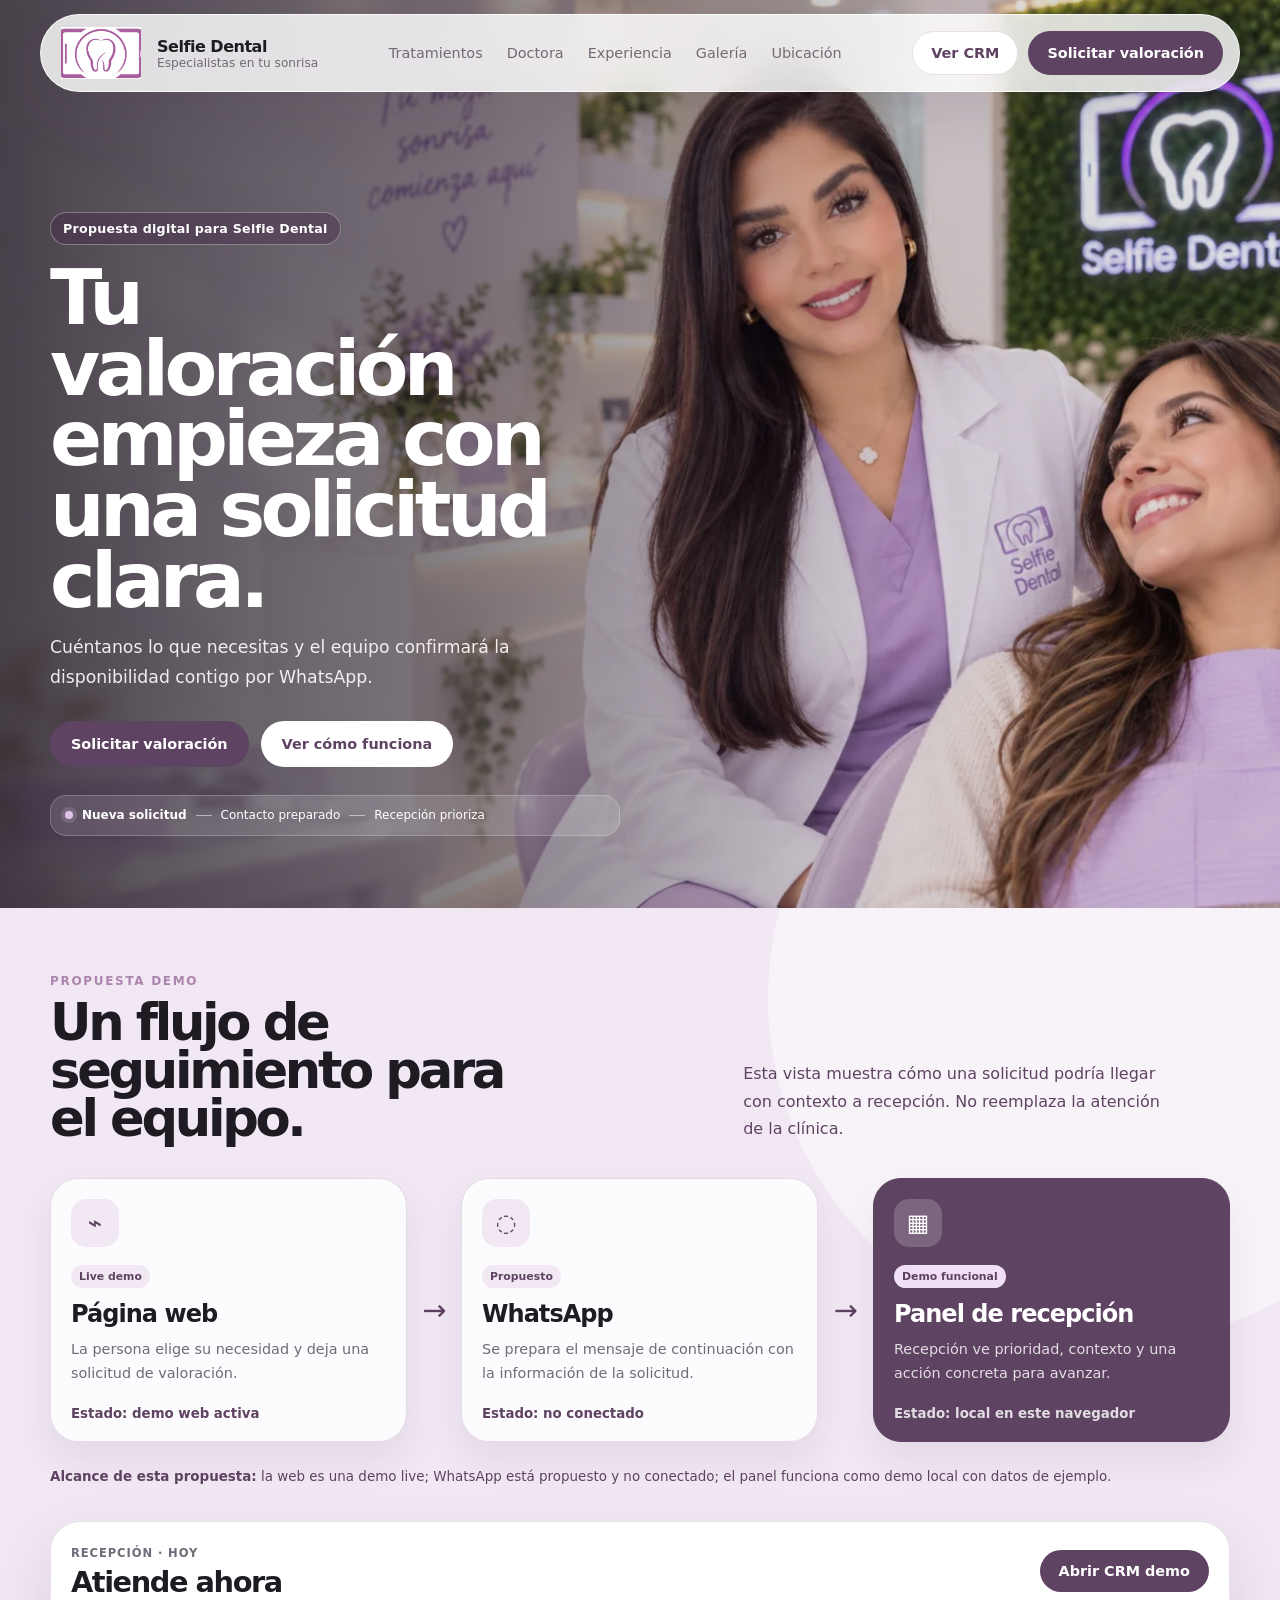
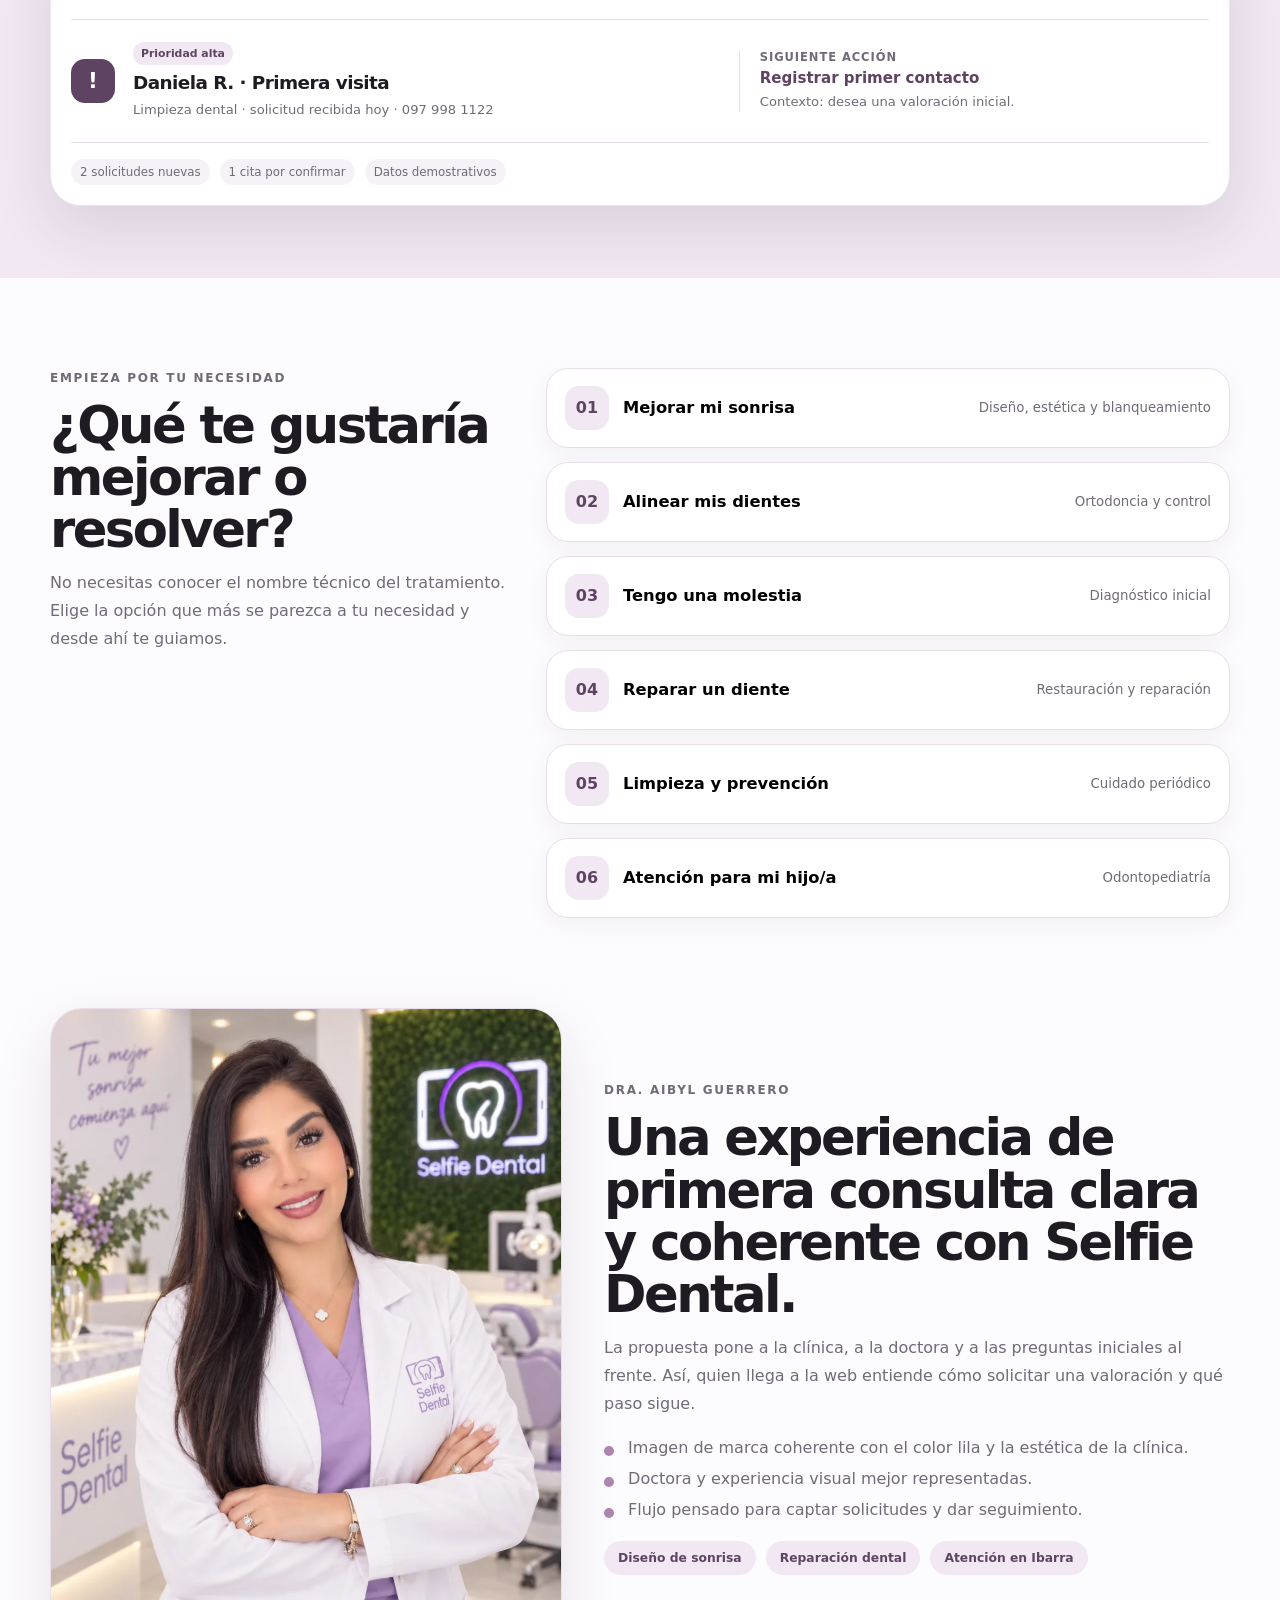
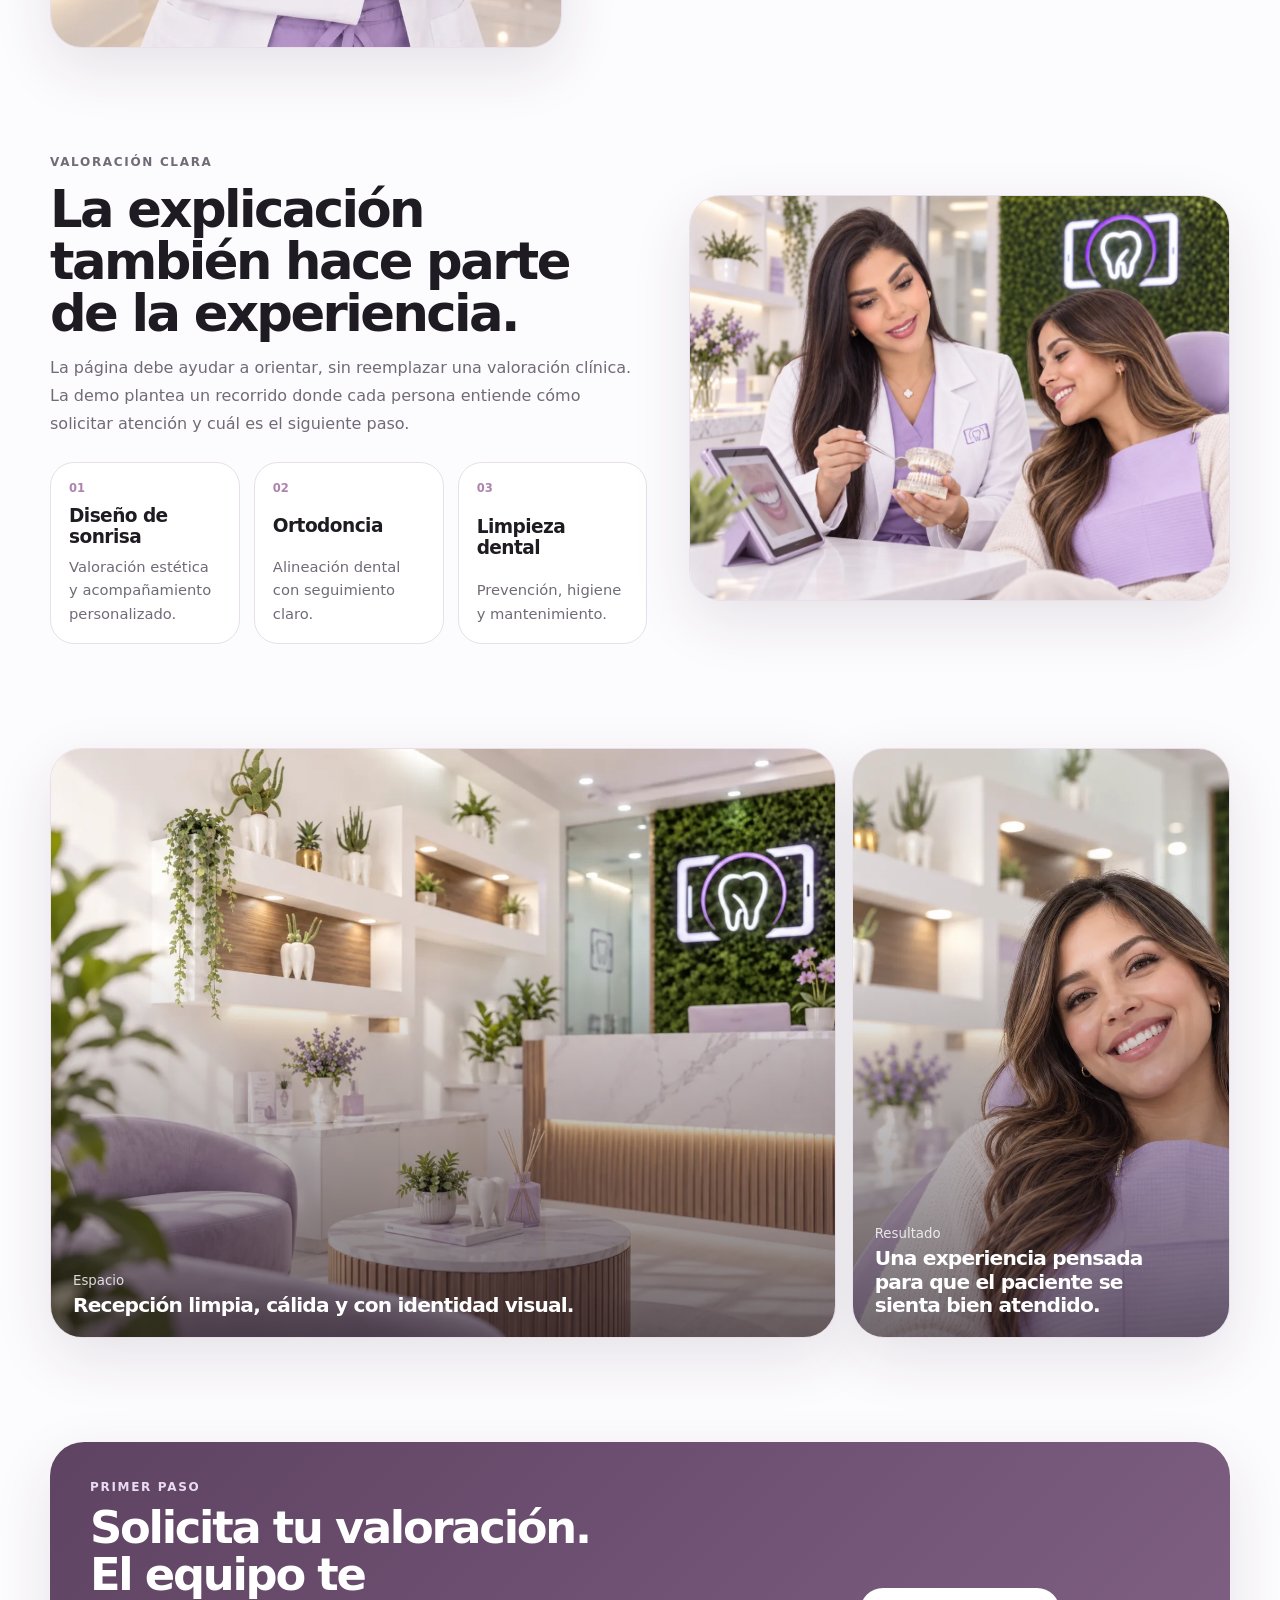
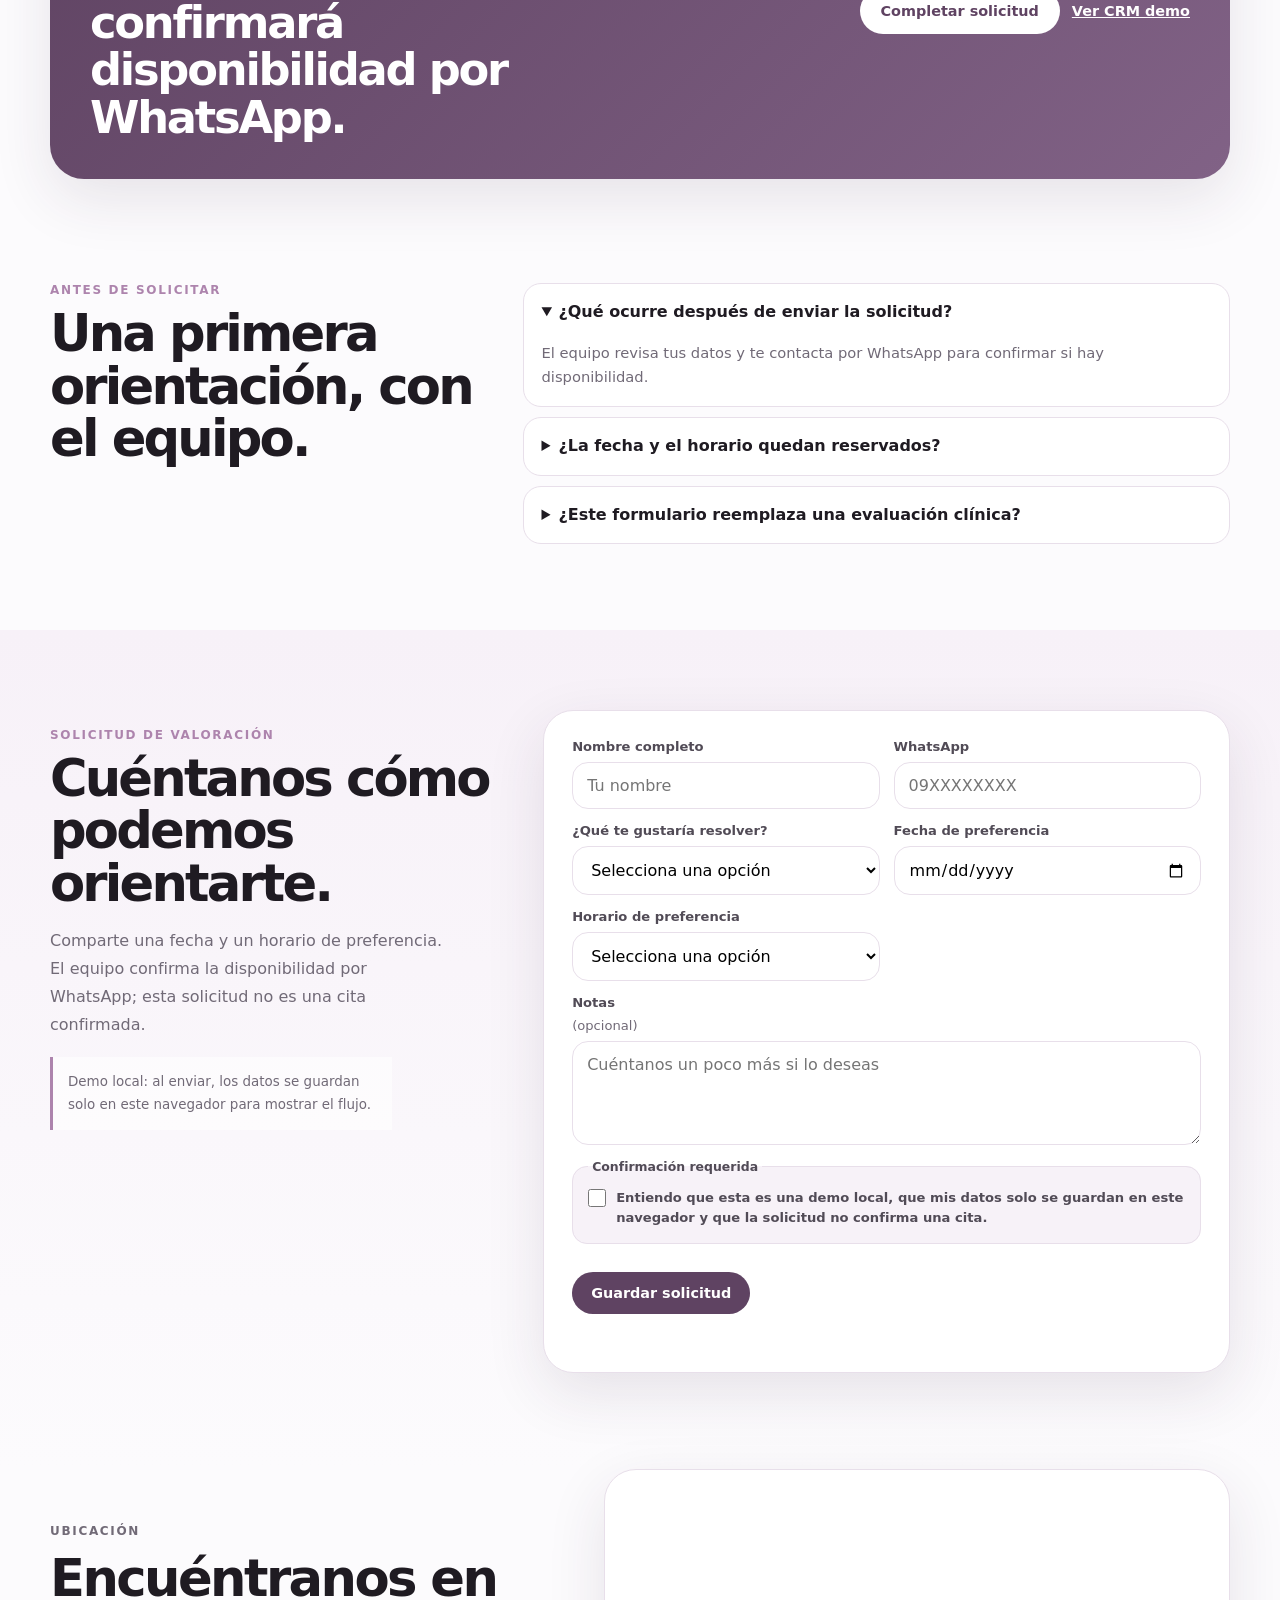
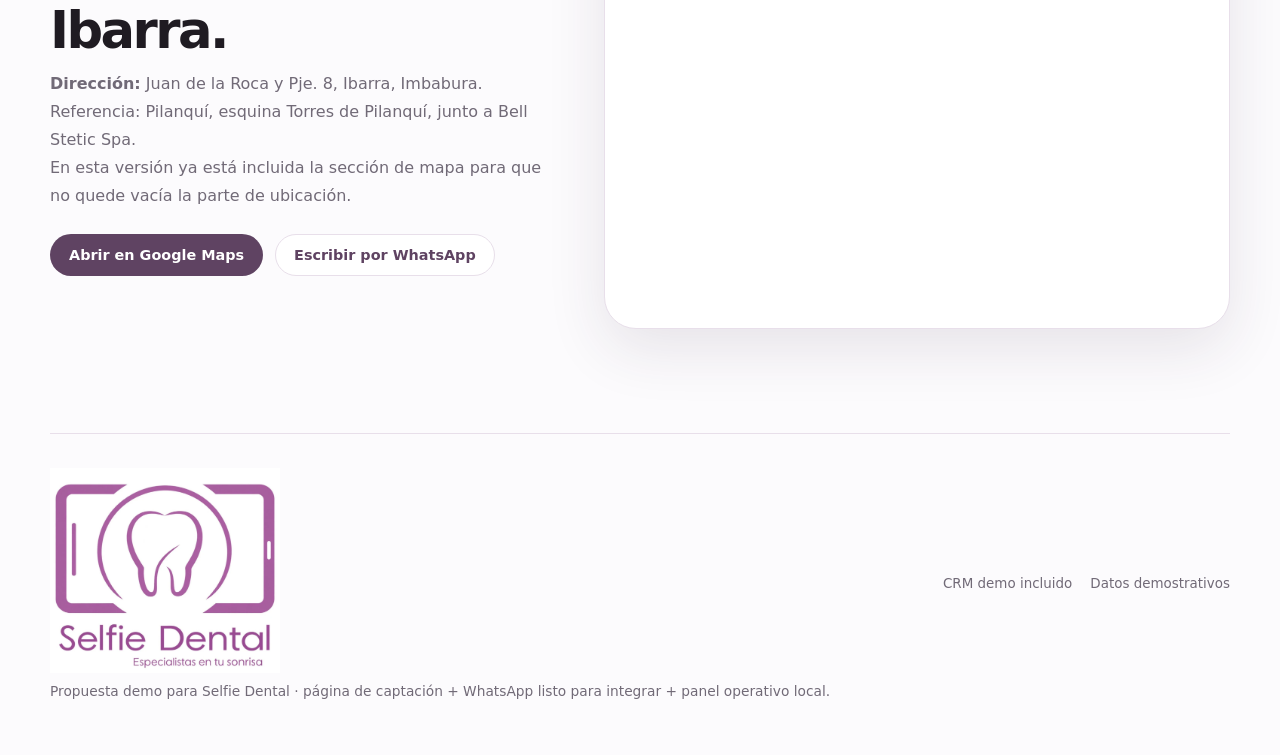
==== commit b9cf3c77: "feat: add visible valuation request flow" ====
--- a/index.html
+++ b/index.html
@@ -25,7 +25,7 @@
     </nav>
     <div class="header-actions">
       <a class="link-button ghost desktop-only" href="crm.html">Ver CRM</a>
-      <button class="link-button primary" data-open-booking>Agenda tu valoración</button>
+      <button class="link-button primary" data-open-booking>Solicitar valoración</button>
     </div>
   </header>
 
@@ -36,10 +36,10 @@
       <div class="section-shell hero-content">
         <div class="hero-card hero-entrance">
           <p class="proposal-eyebrow">Propuesta digital para Selfie Dental</p>
-          <h1>Del primer interés a una consulta confirmada.</h1>
-          <p class="hero-lead">Una experiencia de captación que orienta al paciente, prepara el siguiente contacto y da a recepción una acción clara para continuar.</p>
+          <h1>Tu valoración empieza con una solicitud clara.</h1>
+          <p class="hero-lead">Cuéntanos lo que necesitas y el equipo confirmará la disponibilidad contigo por WhatsApp.</p>
           <div class="hero-actions">
-            <button class="link-button primary large" data-open-booking>Agenda tu valoración</button>
+            <button class="link-button primary large" data-open-booking>Solicitar valoración</button>
             <a class="link-button white large" href="#proceso">Ver cómo funciona</a>
           </div>
           <div class="hero-flow-chip" aria-label="Flujo de propuesta: nueva solicitud, contacto preparado, recepción prioriza">
@@ -52,8 +52,8 @@
     <section class="system-section reveal-section" id="proceso" aria-labelledby="systemTitle">
       <div class="section-shell">
         <div class="system-heading">
-          <div><p class="kicker">Así funciona</p><h2 id="systemTitle">Una recepción que no pierde el hilo.</h2></div>
-          <p>La propuesta convierte una solicitud en contexto útil para que el equipo sepa qué atender, por qué y cuál es el siguiente paso.</p>
+          <div><p class="kicker">Propuesta demo</p><h2 id="systemTitle">Un flujo de seguimiento para el equipo.</h2></div>
+          <p>Esta vista muestra cómo una solicitud podría llegar con contexto a recepción. No reemplaza la atención de la clínica.</p>
         </div>
         <div class="system-journey">
           <article class="journey-step live"><div class="journey-icon" aria-hidden="true">⌁</div><span class="step-badge">Live demo</span><h3>Página web</h3><p>La persona elige su necesidad y deja una solicitud de valoración.</p><small>Estado: demo web activa</small></article>
@@ -100,7 +100,7 @@
         <ul class="clean-list">
           <li><span></span>Imagen de marca coherente con el color lila y la estética de la clínica.</li>
           <li><span></span>Doctora y experiencia visual mejor representadas.</li>
-          <li><span></span>Flujo pensado para captar solicitudes, agendar y dar seguimiento.</li>
+          <li><span></span>Flujo pensado para captar solicitudes y dar seguimiento.</li>
         </ul>
         <div class="owner-badges">
           <span>Diseño de sonrisa</span>
@@ -146,12 +146,53 @@
     <section class="conversion section-shell">
       <div class="conversion-card">
         <div>
-          <p class="kicker">CTA principal</p>
-          <h2>Agenda tu valoración y empieza tu proceso con una atención más clara y ordenada.</h2>
+          <p class="kicker">Primer paso</p>
+          <h2>Solicita tu valoración. El equipo te confirmará disponibilidad por WhatsApp.</h2>
         </div>
         <div class="hero-actions align-right">
-          <button class="link-button white large" data-open-booking>Quiero agendar</button>
+          <a class="link-button white large" href="#solicitud">Completar solicitud</a>
           <a class="link-button text-link" href="crm.html">Ver CRM demo</a>
+        </div>
+      </div>
+    </section>
+
+    <section class="confidence-section section-shell" aria-labelledby="confidenceTitle">
+      <div>
+        <p class="kicker">Antes de solicitar</p>
+        <h2 id="confidenceTitle">Una primera orientación, con el equipo.</h2>
+      </div>
+      <div class="faq-list">
+        <details open><summary>¿Qué ocurre después de enviar la solicitud?</summary><p>El equipo revisa tus datos y te contacta por WhatsApp para confirmar si hay disponibilidad.</p></details>
+        <details><summary>¿La fecha y el horario quedan reservados?</summary><p>No. Son una preferencia para orientar el contacto; la disponibilidad debe confirmarse con el equipo.</p></details>
+        <details><summary>¿Este formulario reemplaza una evaluación clínica?</summary><p>No. La valoración y cualquier orientación clínica se realizan con el equipo durante la atención.</p></details>
+      </div>
+    </section>
+
+    <section class="request-section" id="solicitud" aria-labelledby="requestTitle">
+      <div class="section-shell request-layout">
+        <div class="request-copy">
+          <p class="kicker">Solicitud de valoración</p>
+          <h2 id="requestTitle">Cuéntanos cómo podemos orientarte.</h2>
+          <p>Comparte una fecha y un horario de preferencia. El equipo confirma la disponibilidad por WhatsApp; esta solicitud no es una cita confirmada.</p>
+          <p class="demo-disclosure">Demo local: al enviar, los datos se guardan solo en este navegador para mostrar el flujo.</p>
+        </div>
+        <div class="request-panel">
+          <form class="form-grid request-form" data-request-form data-success-target="inlineSuccess">
+            <div class="form-field"><label for="inlineName">Nombre completo</label><input id="inlineName" required name="name" type="text" autocomplete="name" placeholder="Tu nombre" /></div>
+            <div class="form-field"><label for="inlinePhone">WhatsApp</label><input id="inlinePhone" required name="phone" type="tel" inputmode="tel" autocomplete="tel" placeholder="09XXXXXXXX" /></div>
+            <div class="form-field"><label for="inlineIntent">¿Qué te gustaría resolver?</label><select id="inlineIntent" name="intent" required><option value="">Selecciona una opción</option><option>Diseño de sonrisa</option><option>Ortodoncia</option><option>Limpieza dental</option><option>Restauración dental</option><option>Odontopediatría</option><option>Valoración por molestia</option><option>No estoy seguro/a</option></select></div>
+            <div class="form-field"><label for="inlineDate">Fecha de preferencia</label><input id="inlineDate" name="preferredDate" type="date" required /></div>
+            <div class="form-field"><label for="inlineTime">Horario de preferencia</label><select id="inlineTime" name="time" required><option value="">Selecciona una opción</option><option>Mañana</option><option>Tarde</option><option>Noche</option></select></div>
+            <div class="form-field wide"><label for="inlineNotes">Notas <span>(opcional)</span></label><textarea id="inlineNotes" name="notes" rows="4" placeholder="Cuéntanos un poco más si lo deseas"></textarea></div>
+            <fieldset class="wide consent-field"><legend>Confirmación requerida</legend><label for="inlineConsent"><input id="inlineConsent" name="consent" type="checkbox" required /> Entiendo que esta es una demo local, que mis datos solo se guardan en este navegador y que la solicitud no confirma una cita.</label></fieldset>
+            <div class="wide form-feedback" data-form-error role="alert" aria-live="assertive"></div>
+            <div class="wide dialog-actions"><button class="link-button primary" type="submit">Guardar solicitud</button></div>
+            <div class="wide form-status" data-form-status role="status" aria-live="polite" aria-atomic="true"></div>
+          </form>
+          <section class="request-success" id="inlineSuccess" hidden tabindex="-1" aria-labelledby="inlineSuccessTitle">
+            <p class="kicker">Solicitud guardada</p><h3 id="inlineSuccessTitle">Tu solicitud está lista en esta demo.</h3><p>La disponibilidad aún debe confirmarse con el equipo. Puedes abrir WhatsApp cuando quieras con un mensaje preparado.</p>
+            <a class="link-button primary" data-whatsapp-link target="_blank" rel="noreferrer">Abrir WhatsApp con mensaje preparado</a>
+          </section>
         </div>
       </div>
     </section>
@@ -185,9 +226,8 @@
       <p>Propuesta demo para Selfie Dental · página de captación + WhatsApp listo para integrar + panel operativo local.</p>
     </div>
     <div class="footer-meta">
-      <span>Instagram: @selfie_dental</span>
-      <span>Facebook: Selfie Dental</span>
       <span>CRM demo incluido</span>
+      <span>Datos demostrativos</span>
     </div>
   </footer>
 
@@ -195,54 +235,32 @@
     <div class="booking-shell">
       <div class="dialog-top">
         <div>
-          <small>Agendamiento</small>
+          <small>Solicitud de valoración</small>
           <h2>Solicita tu valoración</h2>
         </div>
         <button class="icon-close" type="button" id="closeBookingDialog" aria-label="Cerrar">×</button>
       </div>
       <div id="bookingFormStep">
       <p class="dialog-lead">Completa tus datos. La solicitud se guardará solo en esta demo local; luego podrás abrir WhatsApp con un mensaje preparado.</p>
-      <form class="form-grid" id="bookingForm">
-        <label>Nombre completo<input required name="name" type="text" placeholder="Tu nombre" /></label>
-        <label>WhatsApp<input required name="phone" type="tel" placeholder="09XXXXXXXX" /></label>
-        <label>¿Qué te gustaría resolver?
-          <select name="intent">
-            <option>Diseño de sonrisa</option>
-            <option>Ortodoncia</option>
-            <option>Limpieza dental</option>
-            <option>Restauración dental</option>
-            <option>Odontopediatría</option>
-            <option>Valoración por molestia</option>
-            <option>No estoy seguro/a</option>
-          </select>
-        </label>
-        <label>Fecha tentativa<input name="preferredDate" type="date" /></label>
-        <label>Horario preferido
-          <select name="time">
-            <option>Mañana</option>
-            <option>Tarde</option>
-            <option>Noche</option>
-          </select>
-        </label>
-        <label>¿Es tu primera visita?
-          <select name="firstVisit">
-            <option>Sí</option>
-            <option>No</option>
-          </select>
-        </label>
-        <label class="wide">Cuéntanos un poco más<textarea name="notes" rows="4" placeholder="Ej: quiero una valoración estética, tengo una molestia, etc."></textarea></label>
-        <div class="wide form-note">Esta versión demo guarda tu solicitud solo en localStorage para mostrar el flujo del panel operativo.</div>
-        <div class="wide dialog-actions">
-          <button class="link-button primary" type="submit">Enviar solicitud</button>
-        </div>
+      <form class="form-grid request-form" id="bookingForm" data-request-form data-success-target="bookingSuccess">
+        <div class="form-field"><label for="modalName">Nombre completo</label><input id="modalName" required name="name" type="text" autocomplete="name" placeholder="Tu nombre" /></div>
+        <div class="form-field"><label for="modalPhone">WhatsApp</label><input id="modalPhone" required name="phone" type="tel" inputmode="tel" autocomplete="tel" placeholder="09XXXXXXXX" /></div>
+        <div class="form-field"><label for="modalIntent">¿Qué te gustaría resolver?</label><select id="modalIntent" name="intent" required><option value="">Selecciona una opción</option><option>Diseño de sonrisa</option><option>Ortodoncia</option><option>Limpieza dental</option><option>Restauración dental</option><option>Odontopediatría</option><option>Valoración por molestia</option><option>No estoy seguro/a</option></select></div>
+        <div class="form-field"><label for="modalDate">Fecha de preferencia</label><input id="modalDate" name="preferredDate" type="date" required /></div>
+        <div class="form-field"><label for="modalTime">Horario de preferencia</label><select id="modalTime" name="time" required><option value="">Selecciona una opción</option><option>Mañana</option><option>Tarde</option><option>Noche</option></select></div>
+        <div class="form-field wide"><label for="modalNotes">Notas <span>(opcional)</span></label><textarea id="modalNotes" name="notes" rows="4" placeholder="Cuéntanos un poco más si lo deseas"></textarea></div>
+        <fieldset class="wide consent-field"><legend>Confirmación requerida</legend><label for="modalConsent"><input id="modalConsent" name="consent" type="checkbox" required /> Entiendo que esta es una demo local, que mis datos solo se guardan en este navegador y que la solicitud no confirma una cita.</label></fieldset>
+        <div class="wide form-feedback" data-form-error role="alert" aria-live="assertive"></div>
+        <div class="wide dialog-actions"><button class="link-button primary" type="submit">Guardar solicitud</button></div>
+        <div class="wide form-status" data-form-status role="status" aria-live="polite" aria-atomic="true"></div>
       </form>
       </div>
       <section class="booking-success" id="bookingSuccess" hidden aria-labelledby="bookingSuccessTitle">
         <p class="kicker">Solicitud guardada en la demo</p>
         <h3 id="bookingSuccessTitle" tabindex="-1">Tu siguiente paso está listo.</h3>
-        <p>Abre WhatsApp cuando quieras con un mensaje prellenado. Esta acción no envía nada automáticamente y la integración aún no está conectada.</p>
+        <p>La disponibilidad aún debe confirmarse con el equipo. Abre WhatsApp cuando quieras con un mensaje preparado; esta acción no envía nada automáticamente.</p>
         <div class="dialog-actions">
-          <a class="link-button primary" id="continueWhatsApp" target="_blank" rel="noreferrer">Continuar a WhatsApp con mensaje preparado</a>
+          <a class="link-button primary" id="continueWhatsApp" data-whatsapp-link target="_blank" rel="noreferrer">Abrir WhatsApp con mensaje preparado</a>
           <button class="link-button ghost" type="button" id="closeSuccess">Volver a la página</button>
         </div>
       </section>
--- a/styles.css
+++ b/styles.css
@@ -54,3 +54,8 @@
 .now-action{display:grid;grid-template-columns:1.3fr .65fr auto;gap:24px;align-items:center;padding:26px 28px;margin-bottom:18px;border-radius:28px;background:var(--plum);color:#fff;box-shadow:0 18px 40px rgba(58,39,61,.18)}.now-label{display:inline-flex;padding:5px 8px;border-radius:999px;background:#ebd4f0;color:var(--plum);font-size:.68rem;font-weight:850}.now-action h2{margin:10px 0 5px;font-size:1.65rem;letter-spacing:-.045em}.now-action p,.now-action-context small{color:rgba(255,255,255,.75);font-size:.84rem}.now-action-context{padding-left:22px;border-left:1px solid rgba(255,255,255,.22);display:grid;gap:4px}.now-action-context span{font-size:.7rem;color:rgba(255,255,255,.7);font-weight:800;text-transform:uppercase;letter-spacing:.08em}.now-action-context strong{font-size:1.35rem}.integration-subtle{margin-top:18px;margin-bottom:0;background:transparent;border-style:dashed;box-shadow:none}
 @media(max-width:760px){.proposal-eyebrow{font-size:.7rem;margin-bottom:14px}.hero-flow-chip{gap:7px;padding:11px;font-size:.7rem}.hero-flow-chip i{width:10px}.system-section{padding:66px 0 72px}.system-heading{grid-template-columns:1fr;gap:16px;margin-bottom:28px}.system-heading h2{font-size:clamp(2.5rem,13vw,3.9rem)}.system-journey{grid-template-columns:1fr;gap:10px}.journey-connector{height:28px;transform:rotate(90deg)}.journey-step{min-height:auto;padding:22px}.journey-step.panel{transform:none}.system-disclosure{margin:20px 0 24px}.landing-dashboard{padding:18px;border-radius:24px}.preview-head{align-items:flex-start;flex-direction:column}.preview-head .link-button{width:100%}.priority-preview{grid-template-columns:auto 1fr;gap:12px}.preview-action{grid-column:1/-1;padding:14px 0 0;border-left:0;border-top:1px solid var(--line)}.now-action{grid-template-columns:1fr;gap:15px;padding:22px}.now-action-context{padding:14px 0 0;border-left:0;border-top:1px solid rgba(255,255,255,.22)}.now-action .link-button{width:100%}.integration-subtle{display:none}}
 .hero-entrance>*{animation:hero-rise .64s cubic-bezier(.22,1,.36,1) both}.hero-entrance>*:nth-child(2){animation-delay:70ms}.hero-entrance>*:nth-child(3){animation-delay:140ms}.hero-entrance>*:nth-child(4){animation-delay:210ms}.system-section.is-visible .journey-step{animation:system-rise .48s cubic-bezier(.22,1,.36,1) both}.system-section.is-visible .journey-step:nth-of-type(2){animation-delay:80ms}.system-section.is-visible .journey-step:nth-of-type(3){animation-delay:160ms}@keyframes hero-rise{from{opacity:0;transform:translateY(18px)}to{opacity:1;transform:none}}@keyframes system-rise{from{opacity:0;transform:translateY(20px) scale(.985)}to{opacity:1;transform:none}}
+
+/* Patient request flow */
+.header-actions .link-button,.hero-actions .link-button{min-height:44px}.system-section{padding:66px 0 72px}.system-heading h2{font-size:clamp(2.2rem,4vw,3.8rem);max-width:13ch}.journey-step{min-height:205px;padding:20px}.landing-dashboard{margin-top:8px;padding:20px}.confidence-section{display:grid;grid-template-columns:.75fr 1.25fr;gap:48px;align-items:start;padding-bottom:86px}.confidence-section h2,.request-copy h2{font-size:clamp(2.25rem,4vw,4rem);letter-spacing:-.055em;line-height:1.02}.faq-list{display:grid;gap:10px}.faq-list details{background:#fff;border:1px solid var(--line);border-radius:18px;padding:0 18px}.faq-list summary{cursor:pointer;padding:17px 28px 17px 0;font-weight:750;line-height:1.4}.faq-list p{padding:0 0 17px;color:var(--muted);line-height:1.65;font-size:.92rem}.request-section{padding:80px 0 96px;background:linear-gradient(180deg,#f7f1f8 0%,#fcfbfd 100%)}.request-layout{display:grid;grid-template-columns:.78fr 1.22fr;gap:54px;align-items:start}.request-copy{padding-top:18px}.request-copy>p:not(.kicker){color:var(--muted);line-height:1.75;margin-top:18px;max-width:40ch}.request-copy .demo-disclosure{padding:13px 15px;background:rgba(255,255,255,.62);border-left:3px solid var(--lilac);font-size:.84rem}.request-panel{background:#fff;border:1px solid var(--line);border-radius:30px;padding:28px;box-shadow:var(--shadow)}.form-field{display:grid;gap:8px}.form-field label,.consent-field{font-size:.82rem;font-weight:700;color:#514b56}.form-field label span{font-weight:500;color:var(--muted)}.consent-field{margin:0;padding:14px 15px;border:1px solid var(--line);border-radius:15px;background:var(--surface-2)}.consent-field legend{padding:0 4px;font-size:.78rem}.consent-field label{display:flex;gap:10px;align-items:flex-start;line-height:1.55;font-weight:600}.consent-field input{width:18px;height:18px;margin:1px 0 0;accent-color:var(--plum);flex:0 0 auto}.form-feedback{min-height:0;color:#9b2c2c;font-size:.84rem;line-height:1.5}.form-feedback:not(:empty){padding:10px 12px;background:#fff3f3;border-radius:12px}.form-status{min-height:1.2em;color:var(--muted);font-size:.82rem}.request-success{animation:content-reveal 360ms ease both}.request-success h3{font-size:1.85rem;letter-spacing:-.045em;margin:8px 0}.request-success p:not(.kicker){color:var(--muted);line-height:1.7;margin-bottom:22px}.request-form button[disabled]{cursor:wait;opacity:.72;transform:none}.booking-dialog{transition:opacity 240ms ease,transform 240ms cubic-bezier(.22,1,.36,1),box-shadow 240ms ease}.booking-dialog[open]{box-shadow:0 46px 140px rgba(25,17,26,.32)}
+@media(max-width:760px){.header-actions .link-button.primary{min-height:44px;padding:10px 12px;font-size:.72rem}.header-actions{min-width:0}.header-actions .link-button{max-width:135px}.confidence-section,.request-layout{grid-template-columns:1fr;gap:26px}.confidence-section{padding-bottom:66px}.request-section{padding:62px 0 70px}.request-panel{padding:20px 16px;border-radius:24px}.request-panel .link-button{width:100%;min-height:48px}.consent-field{padding:13px}.faq-list details{padding:0 15px}.booking-dialog{width:min(760px,calc(100% - 16px));max-height:calc(100dvh - 16px);overflow:auto}.booking-shell{padding:22px 16px}.dialog-actions{width:100%}.dialog-actions .link-button{width:100%;min-height:48px}.system-section{padding:52px 0 58px}.landing-dashboard{display:none}}
+@media(prefers-reduced-motion:reduce){.request-success,.booking-success{animation:none!important}.booking-dialog{transition:none!important}}
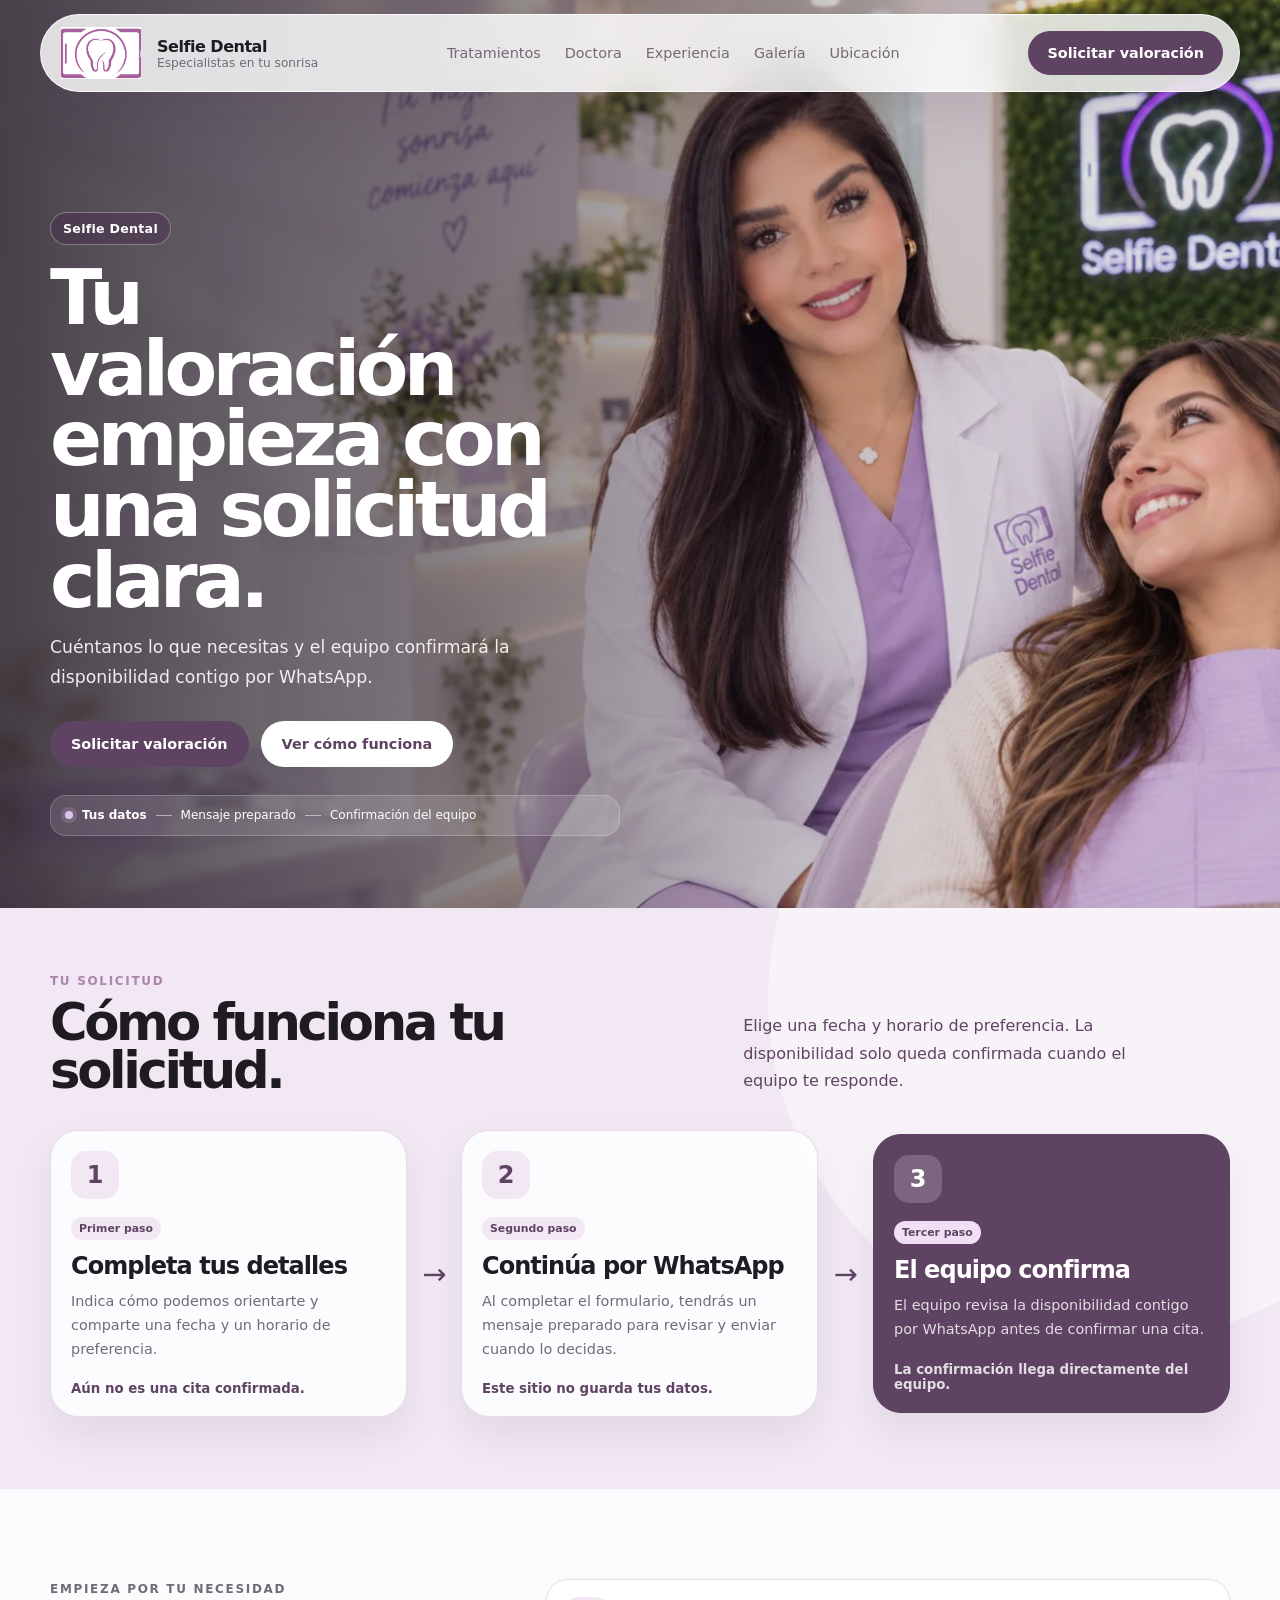
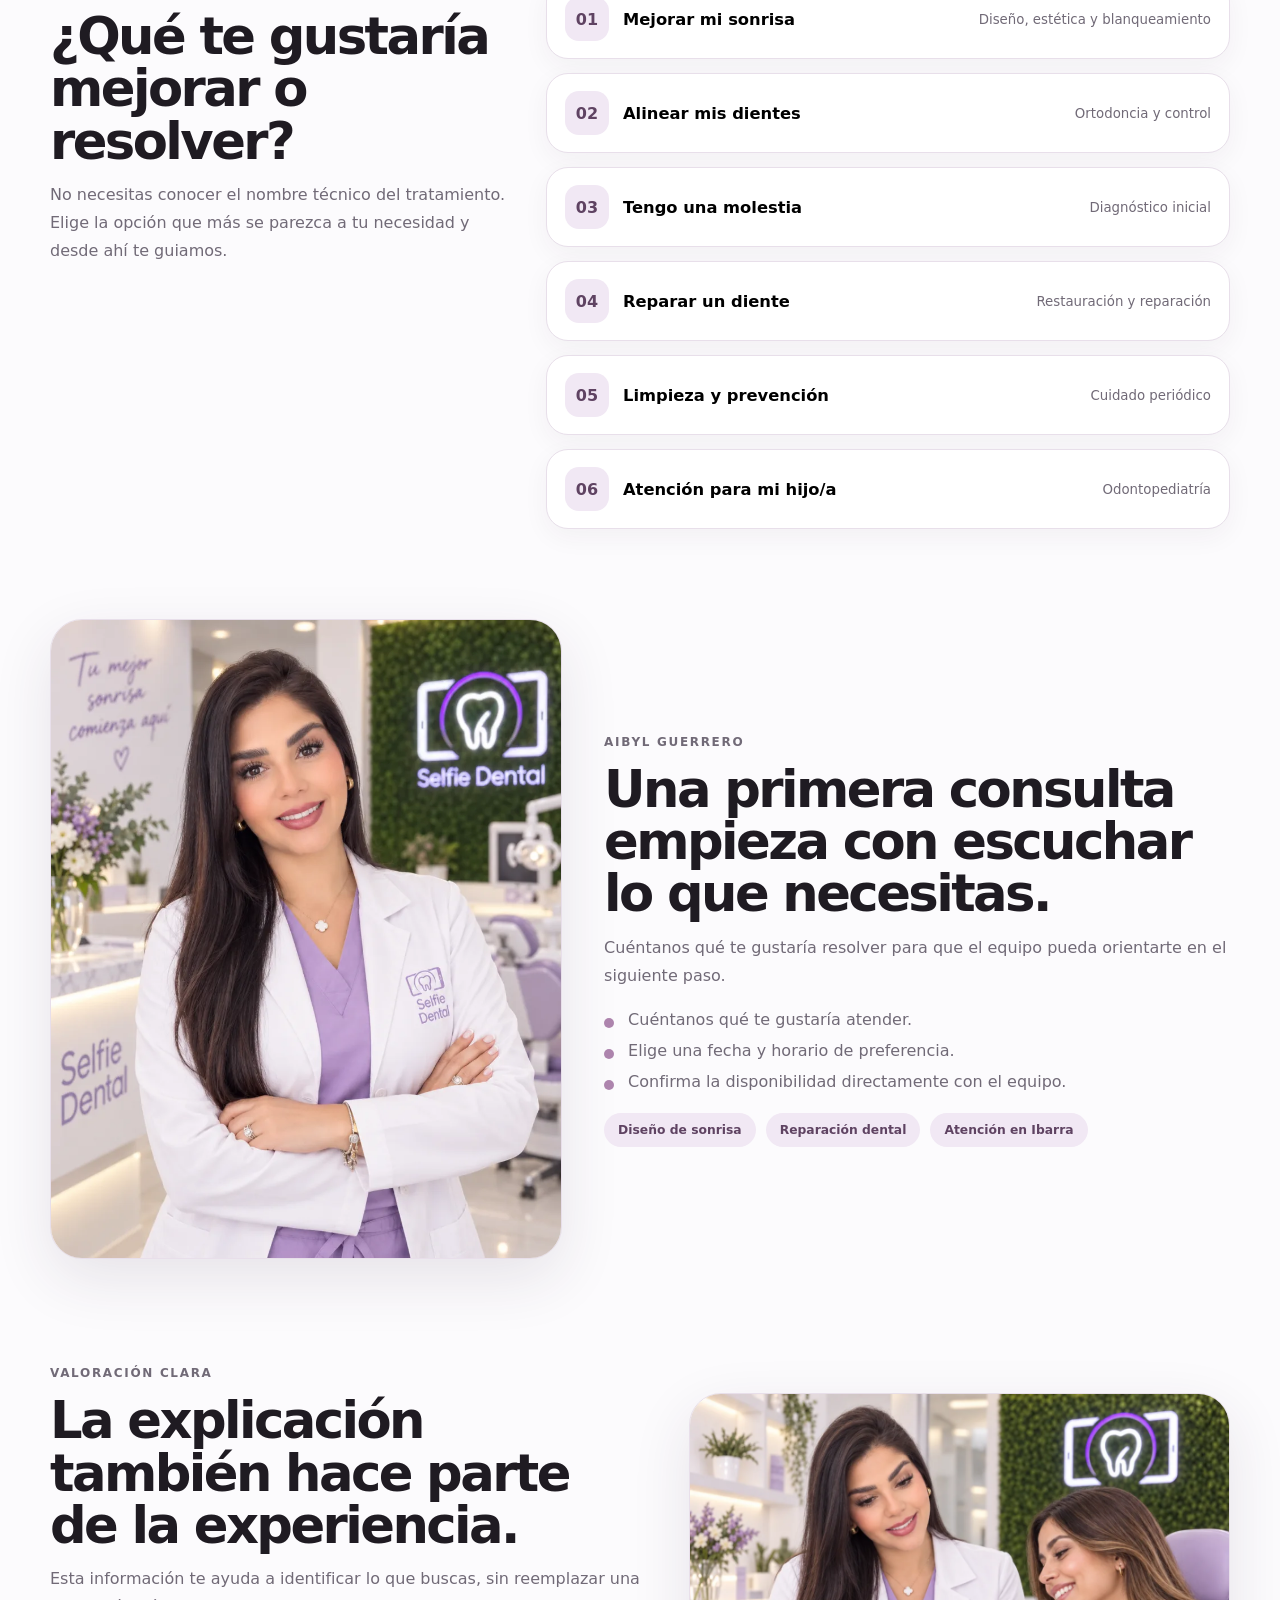
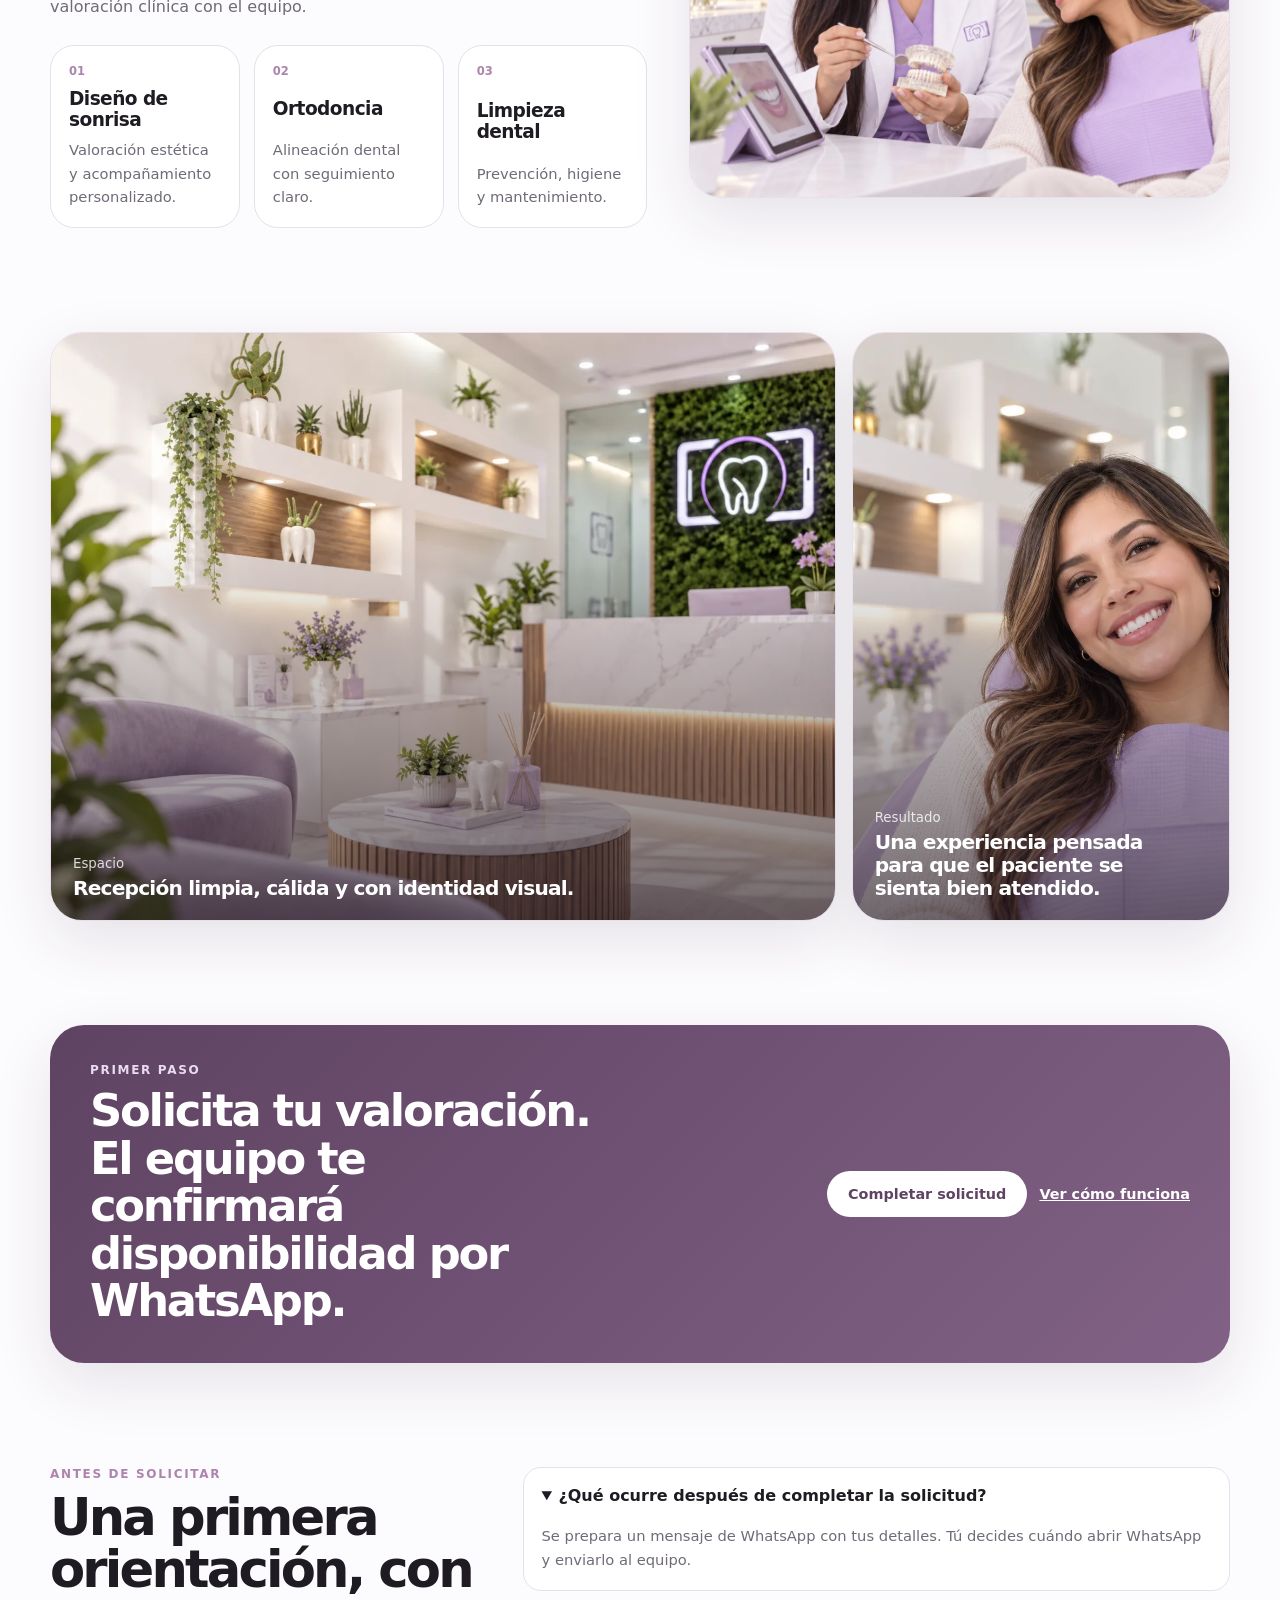
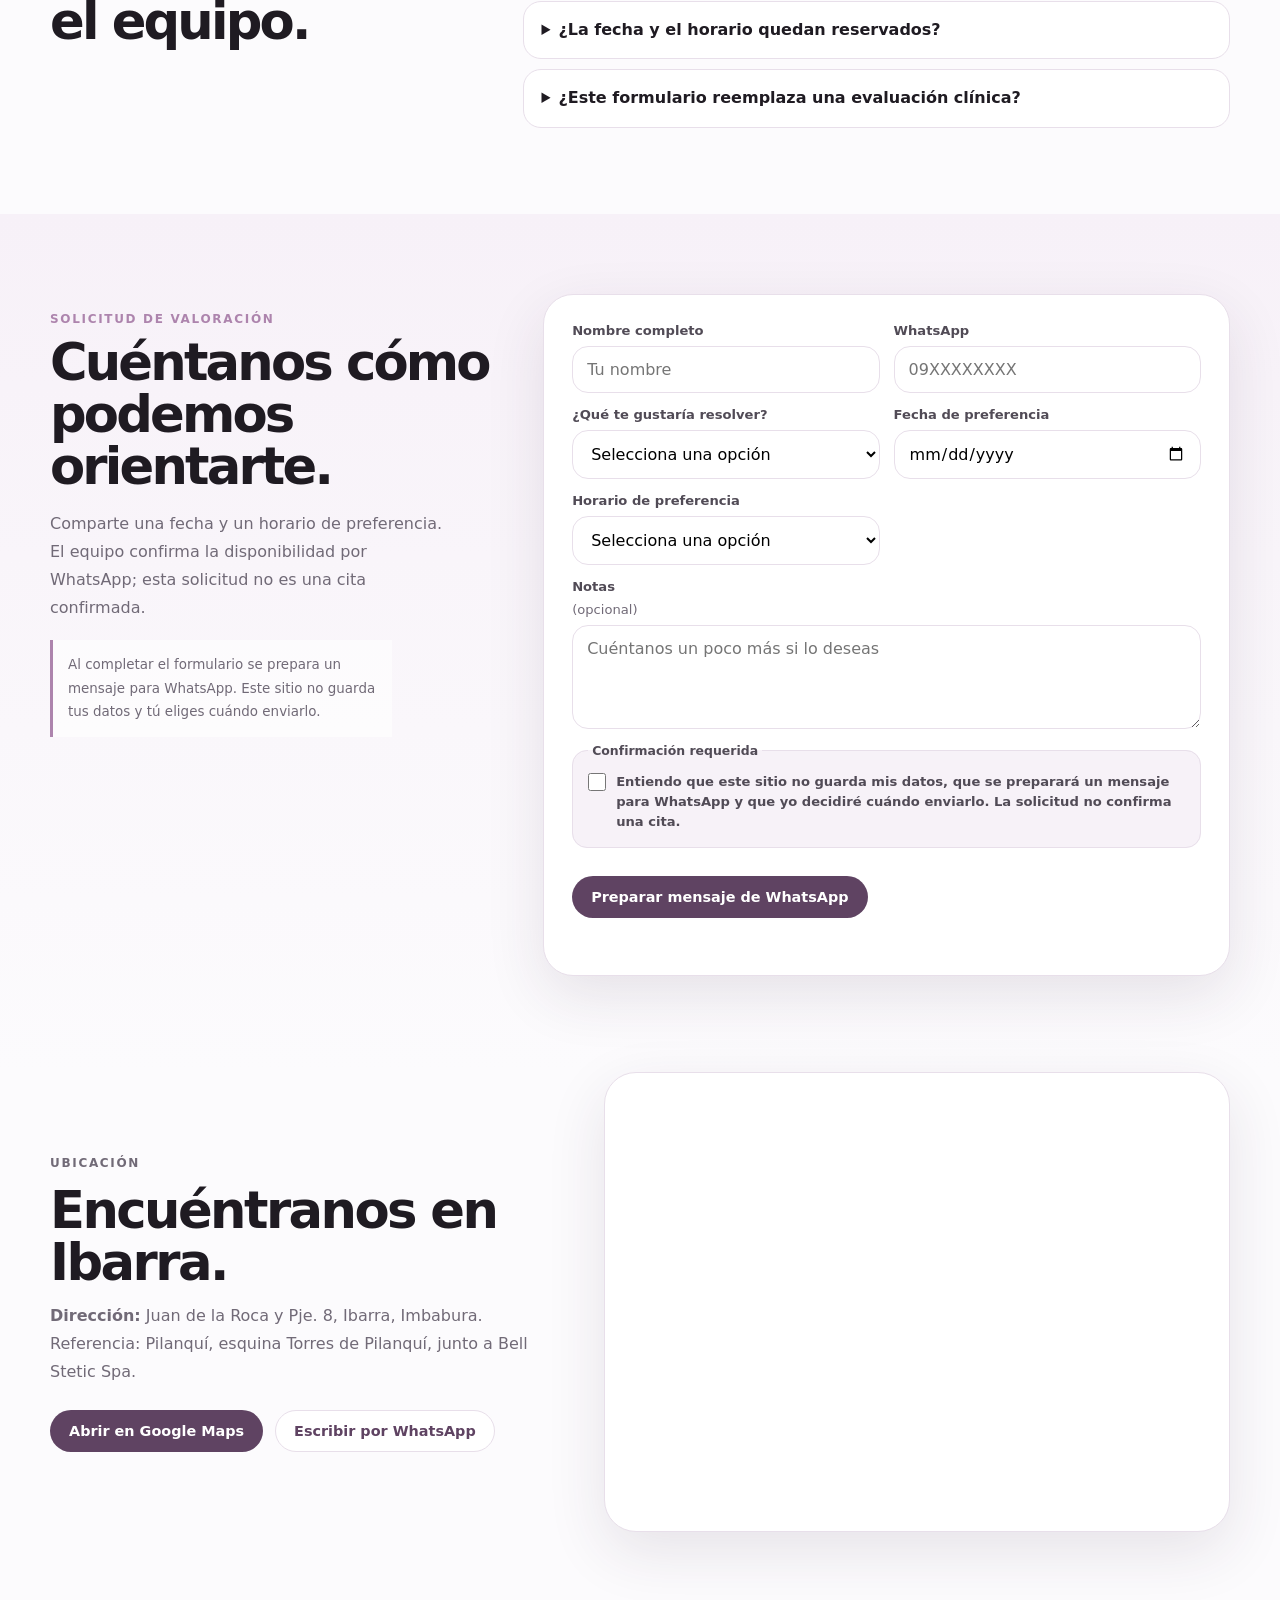
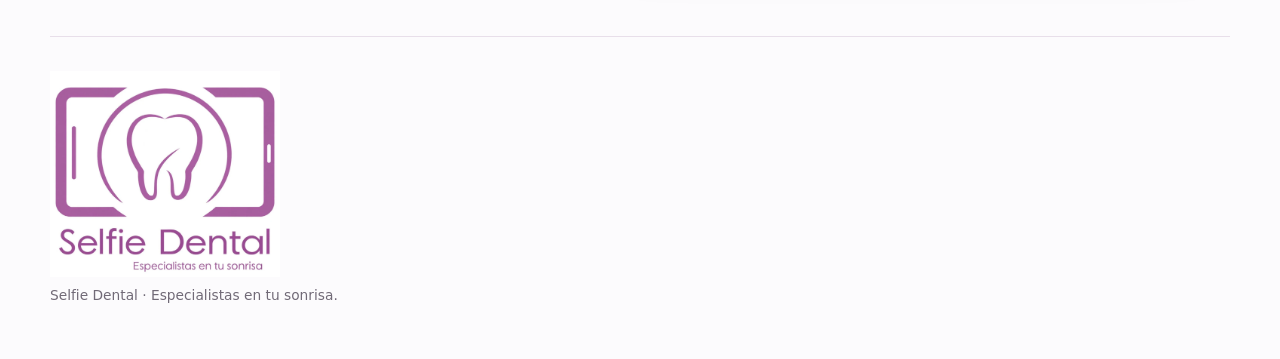
==== commit 13cd7639: "refactor: remove public demo messaging" ====
--- a/index.html
+++ b/index.html
@@ -3,7 +3,7 @@
 <head>
   <meta charset="utf-8" />
   <meta name="viewport" content="width=device-width,initial-scale=1" />
-  <meta name="description" content="Propuesta digital para Selfie Dental: página de captación, asistente de WhatsApp listo para integrar y panel operativo demo." />
+  <meta name="description" content="Selfie Dental: solicita una valoración y continúa la conversación con el equipo por WhatsApp." />
   <title>Selfie Dental — Especialistas en tu sonrisa</title>
   <link rel="stylesheet" href="styles.css" />
 </head>
@@ -24,7 +24,6 @@
       <a href="#ubicacion">Ubicación</a>
     </nav>
     <div class="header-actions">
-      <a class="link-button ghost desktop-only" href="crm.html">Ver CRM</a>
       <button class="link-button primary" data-open-booking>Solicitar valoración</button>
     </div>
   </header>
@@ -35,15 +34,15 @@
       <div class="hero-overlay"></div>
       <div class="section-shell hero-content">
         <div class="hero-card hero-entrance">
-          <p class="proposal-eyebrow">Propuesta digital para Selfie Dental</p>
+          <p class="proposal-eyebrow">Selfie Dental</p>
           <h1>Tu valoración empieza con una solicitud clara.</h1>
           <p class="hero-lead">Cuéntanos lo que necesitas y el equipo confirmará la disponibilidad contigo por WhatsApp.</p>
           <div class="hero-actions">
             <button class="link-button primary large" data-open-booking>Solicitar valoración</button>
             <a class="link-button white large" href="#proceso">Ver cómo funciona</a>
           </div>
-          <div class="hero-flow-chip" aria-label="Flujo de propuesta: nueva solicitud, contacto preparado, recepción prioriza">
-            <span class="flow-dot"></span><strong>Nueva solicitud</strong><i></i><span>Contacto preparado</span><i></i><span>Recepción prioriza</span>
+          <div class="hero-flow-chip" aria-label="Proceso de solicitud: tus datos, mensaje preparado y confirmación del equipo">
+            <span class="flow-dot"></span><strong>Tus datos</strong><i></i><span>Mensaje preparado</span><i></i><span>Confirmación del equipo</span>
           </div>
         </div>
       </div>
@@ -52,21 +51,15 @@
     <section class="system-section reveal-section" id="proceso" aria-labelledby="systemTitle">
       <div class="section-shell">
         <div class="system-heading">
-          <div><p class="kicker">Propuesta demo</p><h2 id="systemTitle">Un flujo de seguimiento para el equipo.</h2></div>
-          <p>Esta vista muestra cómo una solicitud podría llegar con contexto a recepción. No reemplaza la atención de la clínica.</p>
+          <div><p class="kicker">Tu solicitud</p><h2 id="systemTitle">Cómo funciona tu solicitud.</h2></div>
+          <p>Elige una fecha y horario de preferencia. La disponibilidad solo queda confirmada cuando el equipo te responde.</p>
         </div>
         <div class="system-journey">
-          <article class="journey-step live"><div class="journey-icon" aria-hidden="true">⌁</div><span class="step-badge">Live demo</span><h3>Página web</h3><p>La persona elige su necesidad y deja una solicitud de valoración.</p><small>Estado: demo web activa</small></article>
+          <article class="journey-step live"><div class="journey-icon" aria-hidden="true">1</div><span class="step-badge">Primer paso</span><h3>Completa tus detalles</h3><p>Indica cómo podemos orientarte y comparte una fecha y un horario de preferencia.</p><small>Aún no es una cita confirmada.</small></article>
           <div class="journey-connector" aria-hidden="true">→</div>
-          <article class="journey-step proposed"><div class="journey-icon" aria-hidden="true">◌</div><span class="step-badge">Propuesto</span><h3>WhatsApp</h3><p>Se prepara el mensaje de continuación con la información de la solicitud.</p><small>Estado: no conectado</small></article>
+          <article class="journey-step proposed"><div class="journey-icon" aria-hidden="true">2</div><span class="step-badge">Segundo paso</span><h3>Continúa por WhatsApp</h3><p>Al completar el formulario, tendrás un mensaje preparado para revisar y enviar cuando lo decidas.</p><small>Este sitio no guarda tus datos.</small></article>
           <div class="journey-connector" aria-hidden="true">→</div>
-          <article class="journey-step panel"><div class="journey-icon" aria-hidden="true">▦</div><span class="step-badge">Demo funcional</span><h3>Panel de recepción</h3><p>Recepción ve prioridad, contexto y una acción concreta para avanzar.</p><small>Estado: local en este navegador</small></article>
-        </div>
-        <p class="system-disclosure"><strong>Alcance de esta propuesta:</strong> la web es una demo live; WhatsApp está propuesto y no conectado; el panel funciona como demo local con datos de ejemplo.</p>
-        <div class="landing-dashboard" aria-label="Vista previa del panel de recepción">
-          <div class="preview-head"><div><span>Recepción · hoy</span><h3>Atiende ahora</h3></div><a href="crm.html" class="link-button primary">Abrir CRM demo</a></div>
-          <div class="priority-preview"><div class="priority-mark">!</div><div><span class="urgent-badge">Prioridad alta</span><h4>Daniela R. · Primera visita</h4><p>Limpieza dental · solicitud recibida hoy · 097 998 1122</p></div><div class="preview-action"><span>Siguiente acción</span><strong>Registrar primer contacto</strong><small>Contexto: desea una valoración inicial.</small></div></div>
-          <div class="preview-footer"><span>2 solicitudes nuevas</span><span>1 cita por confirmar</span><span>Datos demostrativos</span></div>
+          <article class="journey-step panel"><div class="journey-icon" aria-hidden="true">3</div><span class="step-badge">Tercer paso</span><h3>El equipo confirma</h3><p>El equipo revisa la disponibilidad contigo por WhatsApp antes de confirmar una cita.</p><small>La confirmación llega directamente del equipo.</small></article>
         </div>
       </div>
     </section>
@@ -91,16 +84,16 @@
 
     <section class="owner-section section-shell" id="doctora">
       <div class="owner-portrait-card">
-      <img src="assets/owner-portrait.webp" width="480" height="600" loading="lazy" alt="Retrato de la Dra. Aibyl Guerrero en Selfie Dental" />
+      <img src="assets/owner-portrait.webp" width="480" height="600" loading="lazy" alt="Retrato de Aibyl Guerrero en Selfie Dental" />
       </div>
       <div class="owner-copy">
-        <p class="kicker">Dra. Aibyl Guerrero</p>
-        <h2>Una experiencia de primera consulta clara y coherente con Selfie Dental.</h2>
-        <p>La propuesta pone a la clínica, a la doctora y a las preguntas iniciales al frente. Así, quien llega a la web entiende cómo solicitar una valoración y qué paso sigue.</p>
+        <p class="kicker">Aibyl Guerrero</p>
+        <h2>Una primera consulta empieza con escuchar lo que necesitas.</h2>
+        <p>Cuéntanos qué te gustaría resolver para que el equipo pueda orientarte en el siguiente paso.</p>
         <ul class="clean-list">
-          <li><span></span>Imagen de marca coherente con el color lila y la estética de la clínica.</li>
-          <li><span></span>Doctora y experiencia visual mejor representadas.</li>
-          <li><span></span>Flujo pensado para captar solicitudes y dar seguimiento.</li>
+          <li><span></span>Cuéntanos qué te gustaría atender.</li>
+          <li><span></span>Elige una fecha y horario de preferencia.</li>
+          <li><span></span>Confirma la disponibilidad directamente con el equipo.</li>
         </ul>
         <div class="owner-badges">
           <span>Diseño de sonrisa</span>
@@ -114,7 +107,7 @@
       <div class="consult-copy">
         <p class="kicker">Valoración clara</p>
         <h2>La explicación también hace parte de la experiencia.</h2>
-        <p>La página debe ayudar a orientar, sin reemplazar una valoración clínica. La demo plantea un recorrido donde cada persona entiende cómo solicitar atención y cuál es el siguiente paso.</p>
+        <p>Esta información te ayuda a identificar lo que buscas, sin reemplazar una valoración clínica con el equipo.</p>
         <div class="service-grid mini-services">
           <article class="service-card"><span class="service-index">01</span><h3>Diseño de sonrisa</h3><p>Valoración estética y acompañamiento personalizado.</p></article>
           <article class="service-card"><span class="service-index">02</span><h3>Ortodoncia</h3><p>Alineación dental con seguimiento claro.</p></article>
@@ -151,7 +144,7 @@
         </div>
         <div class="hero-actions align-right">
           <a class="link-button white large" href="#solicitud">Completar solicitud</a>
-          <a class="link-button text-link" href="crm.html">Ver CRM demo</a>
+          <a class="link-button text-link" href="#proceso">Ver cómo funciona</a>
         </div>
       </div>
     </section>
@@ -162,7 +155,7 @@
         <h2 id="confidenceTitle">Una primera orientación, con el equipo.</h2>
       </div>
       <div class="faq-list">
-        <details open><summary>¿Qué ocurre después de enviar la solicitud?</summary><p>El equipo revisa tus datos y te contacta por WhatsApp para confirmar si hay disponibilidad.</p></details>
+        <details open><summary>¿Qué ocurre después de completar la solicitud?</summary><p>Se prepara un mensaje de WhatsApp con tus detalles. Tú decides cuándo abrir WhatsApp y enviarlo al equipo.</p></details>
         <details><summary>¿La fecha y el horario quedan reservados?</summary><p>No. Son una preferencia para orientar el contacto; la disponibilidad debe confirmarse con el equipo.</p></details>
         <details><summary>¿Este formulario reemplaza una evaluación clínica?</summary><p>No. La valoración y cualquier orientación clínica se realizan con el equipo durante la atención.</p></details>
       </div>
@@ -174,7 +167,7 @@
           <p class="kicker">Solicitud de valoración</p>
           <h2 id="requestTitle">Cuéntanos cómo podemos orientarte.</h2>
           <p>Comparte una fecha y un horario de preferencia. El equipo confirma la disponibilidad por WhatsApp; esta solicitud no es una cita confirmada.</p>
-          <p class="demo-disclosure">Demo local: al enviar, los datos se guardan solo en este navegador para mostrar el flujo.</p>
+          <p class="request-disclosure">Al completar el formulario se prepara un mensaje para WhatsApp. Este sitio no guarda tus datos y tú eliges cuándo enviarlo.</p>
         </div>
         <div class="request-panel">
           <form class="form-grid request-form" data-request-form data-success-target="inlineSuccess">
@@ -184,14 +177,14 @@
             <div class="form-field"><label for="inlineDate">Fecha de preferencia</label><input id="inlineDate" name="preferredDate" type="date" required /></div>
             <div class="form-field"><label for="inlineTime">Horario de preferencia</label><select id="inlineTime" name="time" required><option value="">Selecciona una opción</option><option>Mañana</option><option>Tarde</option><option>Noche</option></select></div>
             <div class="form-field wide"><label for="inlineNotes">Notas <span>(opcional)</span></label><textarea id="inlineNotes" name="notes" rows="4" placeholder="Cuéntanos un poco más si lo deseas"></textarea></div>
-            <fieldset class="wide consent-field"><legend>Confirmación requerida</legend><label for="inlineConsent"><input id="inlineConsent" name="consent" type="checkbox" required /> Entiendo que esta es una demo local, que mis datos solo se guardan en este navegador y que la solicitud no confirma una cita.</label></fieldset>
+            <fieldset class="wide consent-field"><legend>Confirmación requerida</legend><label for="inlineConsent"><input id="inlineConsent" name="consent" type="checkbox" required /> Entiendo que este sitio no guarda mis datos, que se preparará un mensaje para WhatsApp y que yo decidiré cuándo enviarlo. La solicitud no confirma una cita.</label></fieldset>
             <div class="wide form-feedback" data-form-error role="alert" aria-live="assertive"></div>
-            <div class="wide dialog-actions"><button class="link-button primary" type="submit">Guardar solicitud</button></div>
+            <div class="wide dialog-actions"><button class="link-button primary" type="submit">Preparar mensaje de WhatsApp</button></div>
             <div class="wide form-status" data-form-status role="status" aria-live="polite" aria-atomic="true"></div>
           </form>
           <section class="request-success" id="inlineSuccess" hidden tabindex="-1" aria-labelledby="inlineSuccessTitle">
-            <p class="kicker">Solicitud guardada</p><h3 id="inlineSuccessTitle">Tu solicitud está lista en esta demo.</h3><p>La disponibilidad aún debe confirmarse con el equipo. Puedes abrir WhatsApp cuando quieras con un mensaje preparado.</p>
-            <a class="link-button primary" data-whatsapp-link target="_blank" rel="noreferrer">Abrir WhatsApp con mensaje preparado</a>
+            <p class="kicker">Siguiente paso</p><h3 id="inlineSuccessTitle">Tu mensaje está listo para enviar por WhatsApp.</h3><p>Este sitio no guardó tus datos. Revisa el mensaje y envíalo solo cuando quieras; el equipo confirmará la disponibilidad contigo.</p>
+            <a class="link-button primary" data-whatsapp-link href="https://wa.me/593992459649" target="_blank" rel="noreferrer">Abrir WhatsApp con mensaje preparado</a>
           </section>
         </div>
       </div>
@@ -202,7 +195,6 @@
         <p class="kicker">Ubicación</p>
         <h2>Encuéntranos en Ibarra.</h2>
         <p><strong>Dirección:</strong> Juan de la Roca y Pje. 8, Ibarra, Imbabura. Referencia: Pilanquí, esquina Torres de Pilanquí, junto a Bell Stetic Spa.</p>
-        <p>En esta versión ya está incluida la sección de mapa para que no quede vacía la parte de ubicación.</p>
         <div class="location-actions">
           <a class="link-button primary" href="https://www.google.com/maps/search/?api=1&query=Juan+de+la+Roca+y+Pje.+8,+Ibarra" target="_blank" rel="noreferrer">Abrir en Google Maps</a>
           <a class="link-button ghost" href="https://wa.me/593992459649" target="_blank" rel="noreferrer">Escribir por WhatsApp</a>
@@ -223,11 +215,7 @@
   <footer class="section-shell footer">
     <div class="footer-brand">
       <img src="assets/selfie-dental-logo.webp" width="1220" height="1090" loading="lazy" alt="Logo oficial de Selfie Dental: Especialistas en tu sonrisa" />
-      <p>Propuesta demo para Selfie Dental · página de captación + WhatsApp listo para integrar + panel operativo local.</p>
-    </div>
-    <div class="footer-meta">
-      <span>CRM demo incluido</span>
-      <span>Datos demostrativos</span>
+      <p>Selfie Dental · Especialistas en tu sonrisa.</p>
     </div>
   </footer>
 
@@ -241,7 +229,7 @@
         <button class="icon-close" type="button" id="closeBookingDialog" aria-label="Cerrar">×</button>
       </div>
       <div id="bookingFormStep">
-      <p class="dialog-lead">Completa tus datos. La solicitud se guardará solo en esta demo local; luego podrás abrir WhatsApp con un mensaje preparado.</p>
+      <p class="dialog-lead">Completa tus datos para preparar un mensaje de WhatsApp. Este sitio no guarda la información y tú decides cuándo enviar el mensaje.</p>
       <form class="form-grid request-form" id="bookingForm" data-request-form data-success-target="bookingSuccess">
         <div class="form-field"><label for="modalName">Nombre completo</label><input id="modalName" required name="name" type="text" autocomplete="name" placeholder="Tu nombre" /></div>
         <div class="form-field"><label for="modalPhone">WhatsApp</label><input id="modalPhone" required name="phone" type="tel" inputmode="tel" autocomplete="tel" placeholder="09XXXXXXXX" /></div>
@@ -249,18 +237,18 @@
         <div class="form-field"><label for="modalDate">Fecha de preferencia</label><input id="modalDate" name="preferredDate" type="date" required /></div>
         <div class="form-field"><label for="modalTime">Horario de preferencia</label><select id="modalTime" name="time" required><option value="">Selecciona una opción</option><option>Mañana</option><option>Tarde</option><option>Noche</option></select></div>
         <div class="form-field wide"><label for="modalNotes">Notas <span>(opcional)</span></label><textarea id="modalNotes" name="notes" rows="4" placeholder="Cuéntanos un poco más si lo deseas"></textarea></div>
-        <fieldset class="wide consent-field"><legend>Confirmación requerida</legend><label for="modalConsent"><input id="modalConsent" name="consent" type="checkbox" required /> Entiendo que esta es una demo local, que mis datos solo se guardan en este navegador y que la solicitud no confirma una cita.</label></fieldset>
+        <fieldset class="wide consent-field"><legend>Confirmación requerida</legend><label for="modalConsent"><input id="modalConsent" name="consent" type="checkbox" required /> Entiendo que este sitio no guarda mis datos, que se preparará un mensaje para WhatsApp y que yo decidiré cuándo enviarlo. La solicitud no confirma una cita.</label></fieldset>
         <div class="wide form-feedback" data-form-error role="alert" aria-live="assertive"></div>
-        <div class="wide dialog-actions"><button class="link-button primary" type="submit">Guardar solicitud</button></div>
+        <div class="wide dialog-actions"><button class="link-button primary" type="submit">Preparar mensaje de WhatsApp</button></div>
         <div class="wide form-status" data-form-status role="status" aria-live="polite" aria-atomic="true"></div>
       </form>
       </div>
-      <section class="booking-success" id="bookingSuccess" hidden aria-labelledby="bookingSuccessTitle">
-        <p class="kicker">Solicitud guardada en la demo</p>
-        <h3 id="bookingSuccessTitle" tabindex="-1">Tu siguiente paso está listo.</h3>
-        <p>La disponibilidad aún debe confirmarse con el equipo. Abre WhatsApp cuando quieras con un mensaje preparado; esta acción no envía nada automáticamente.</p>
+      <section class="booking-success" id="bookingSuccess" hidden tabindex="-1" aria-labelledby="bookingSuccessTitle">
+        <p class="kicker">Siguiente paso</p>
+        <h3 id="bookingSuccessTitle" tabindex="-1">Tu mensaje está listo para enviar por WhatsApp.</h3>
+        <p>Este sitio no guardó tus datos. Abre WhatsApp cuando quieras, revisa el mensaje y envíalo solo si estás de acuerdo. El equipo confirmará la disponibilidad contigo.</p>
         <div class="dialog-actions">
-          <a class="link-button primary" id="continueWhatsApp" data-whatsapp-link target="_blank" rel="noreferrer">Abrir WhatsApp con mensaje preparado</a>
+          <a class="link-button primary" id="continueWhatsApp" data-whatsapp-link href="https://wa.me/593992459649" target="_blank" rel="noreferrer">Abrir WhatsApp con mensaje preparado</a>
           <button class="link-button ghost" type="button" id="closeSuccess">Volver a la página</button>
         </div>
       </section>
--- a/styles.css
+++ b/styles.css
@@ -59,3 +59,5 @@
 .header-actions .link-button,.hero-actions .link-button{min-height:44px}.system-section{padding:66px 0 72px}.system-heading h2{font-size:clamp(2.2rem,4vw,3.8rem);max-width:13ch}.journey-step{min-height:205px;padding:20px}.landing-dashboard{margin-top:8px;padding:20px}.confidence-section{display:grid;grid-template-columns:.75fr 1.25fr;gap:48px;align-items:start;padding-bottom:86px}.confidence-section h2,.request-copy h2{font-size:clamp(2.25rem,4vw,4rem);letter-spacing:-.055em;line-height:1.02}.faq-list{display:grid;gap:10px}.faq-list details{background:#fff;border:1px solid var(--line);border-radius:18px;padding:0 18px}.faq-list summary{cursor:pointer;padding:17px 28px 17px 0;font-weight:750;line-height:1.4}.faq-list p{padding:0 0 17px;color:var(--muted);line-height:1.65;font-size:.92rem}.request-section{padding:80px 0 96px;background:linear-gradient(180deg,#f7f1f8 0%,#fcfbfd 100%)}.request-layout{display:grid;grid-template-columns:.78fr 1.22fr;gap:54px;align-items:start}.request-copy{padding-top:18px}.request-copy>p:not(.kicker){color:var(--muted);line-height:1.75;margin-top:18px;max-width:40ch}.request-copy .demo-disclosure{padding:13px 15px;background:rgba(255,255,255,.62);border-left:3px solid var(--lilac);font-size:.84rem}.request-panel{background:#fff;border:1px solid var(--line);border-radius:30px;padding:28px;box-shadow:var(--shadow)}.form-field{display:grid;gap:8px}.form-field label,.consent-field{font-size:.82rem;font-weight:700;color:#514b56}.form-field label span{font-weight:500;color:var(--muted)}.consent-field{margin:0;padding:14px 15px;border:1px solid var(--line);border-radius:15px;background:var(--surface-2)}.consent-field legend{padding:0 4px;font-size:.78rem}.consent-field label{display:flex;gap:10px;align-items:flex-start;line-height:1.55;font-weight:600}.consent-field input{width:18px;height:18px;margin:1px 0 0;accent-color:var(--plum);flex:0 0 auto}.form-feedback{min-height:0;color:#9b2c2c;font-size:.84rem;line-height:1.5}.form-feedback:not(:empty){padding:10px 12px;background:#fff3f3;border-radius:12px}.form-status{min-height:1.2em;color:var(--muted);font-size:.82rem}.request-success{animation:content-reveal 360ms ease both}.request-success h3{font-size:1.85rem;letter-spacing:-.045em;margin:8px 0}.request-success p:not(.kicker){color:var(--muted);line-height:1.7;margin-bottom:22px}.request-form button[disabled]{cursor:wait;opacity:.72;transform:none}.booking-dialog{transition:opacity 240ms ease,transform 240ms cubic-bezier(.22,1,.36,1),box-shadow 240ms ease}.booking-dialog[open]{box-shadow:0 46px 140px rgba(25,17,26,.32)}
 @media(max-width:760px){.header-actions .link-button.primary{min-height:44px;padding:10px 12px;font-size:.72rem}.header-actions{min-width:0}.header-actions .link-button{max-width:135px}.confidence-section,.request-layout{grid-template-columns:1fr;gap:26px}.confidence-section{padding-bottom:66px}.request-section{padding:62px 0 70px}.request-panel{padding:20px 16px;border-radius:24px}.request-panel .link-button{width:100%;min-height:48px}.consent-field{padding:13px}.faq-list details{padding:0 15px}.booking-dialog{width:min(760px,calc(100% - 16px));max-height:calc(100dvh - 16px);overflow:auto}.booking-shell{padding:22px 16px}.dialog-actions{width:100%}.dialog-actions .link-button{width:100%;min-height:48px}.system-section{padding:52px 0 58px}.landing-dashboard{display:none}}
 @media(prefers-reduced-motion:reduce){.request-success,.booking-success{animation:none!important}.booking-dialog{transition:none!important}}
+
+.request-copy .request-disclosure{padding:13px 15px;background:rgba(255,255,255,.62);border-left:3px solid var(--lilac);font-size:.84rem}
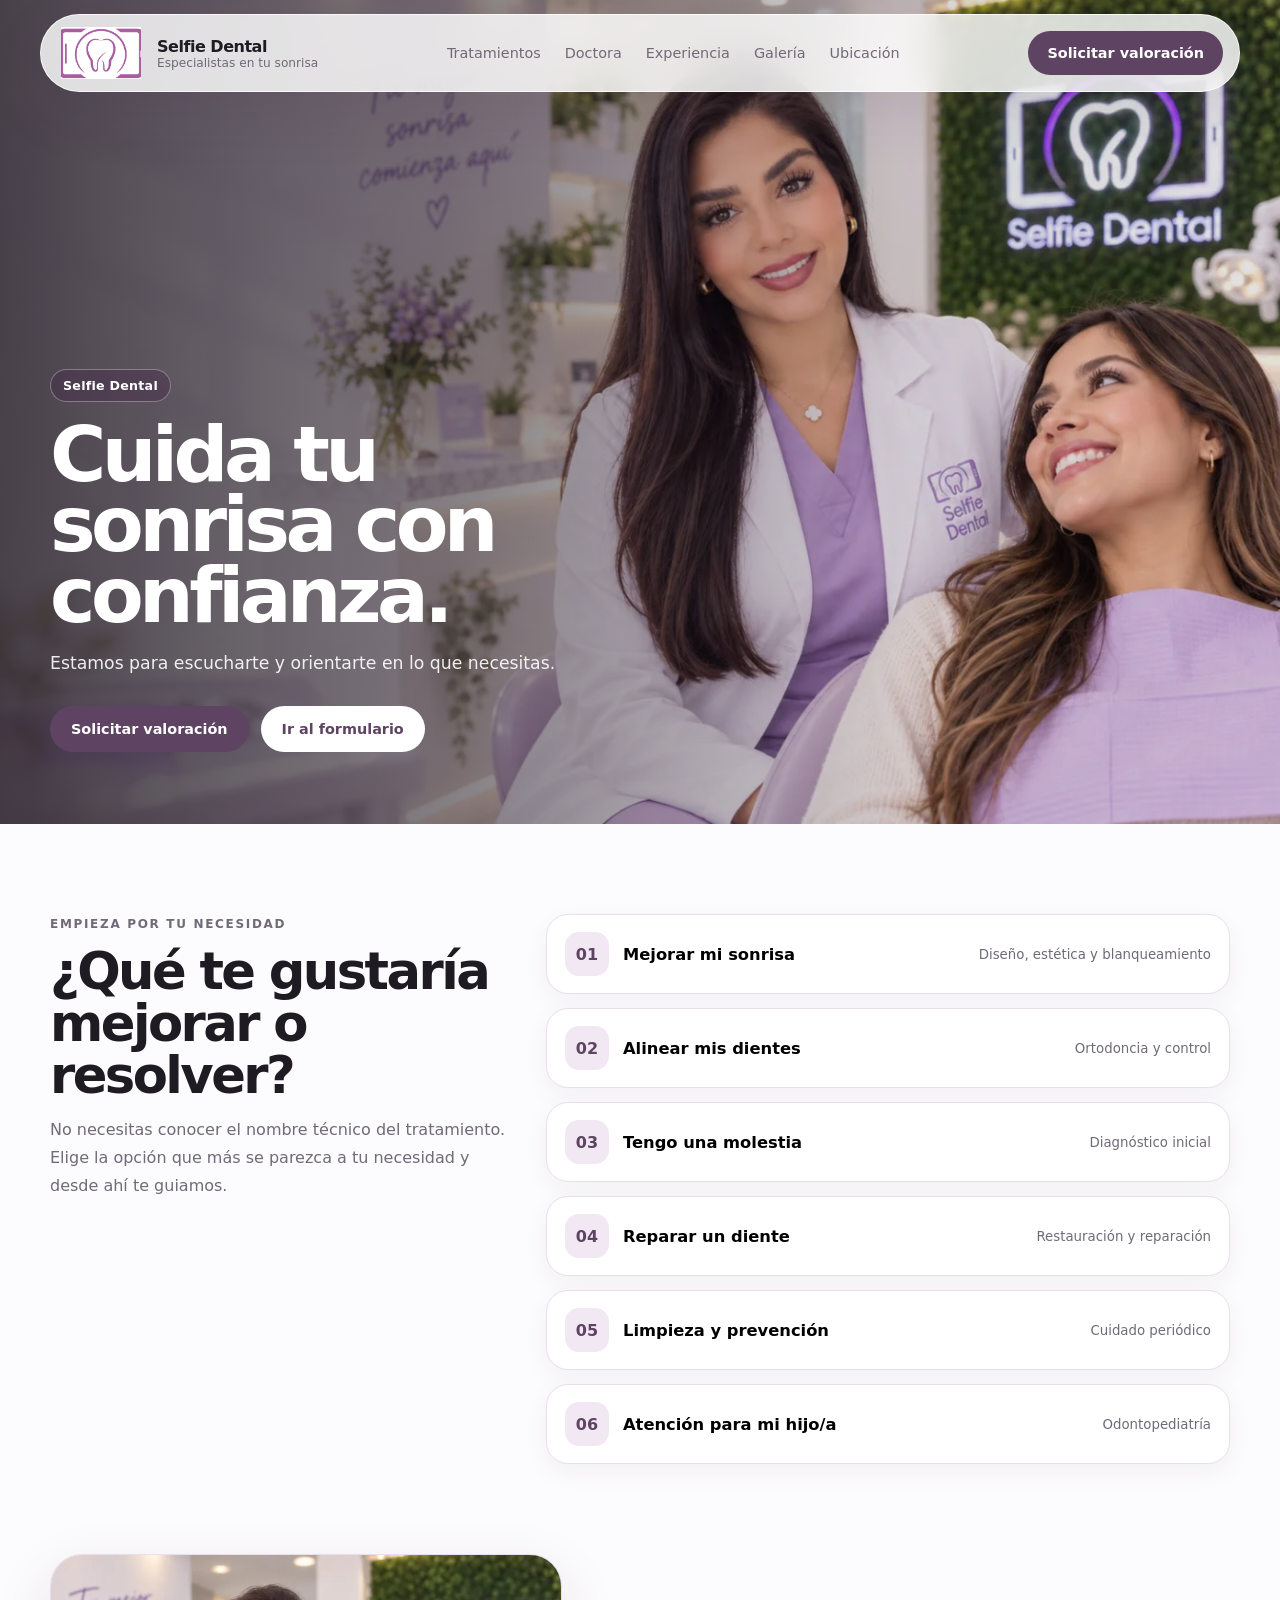
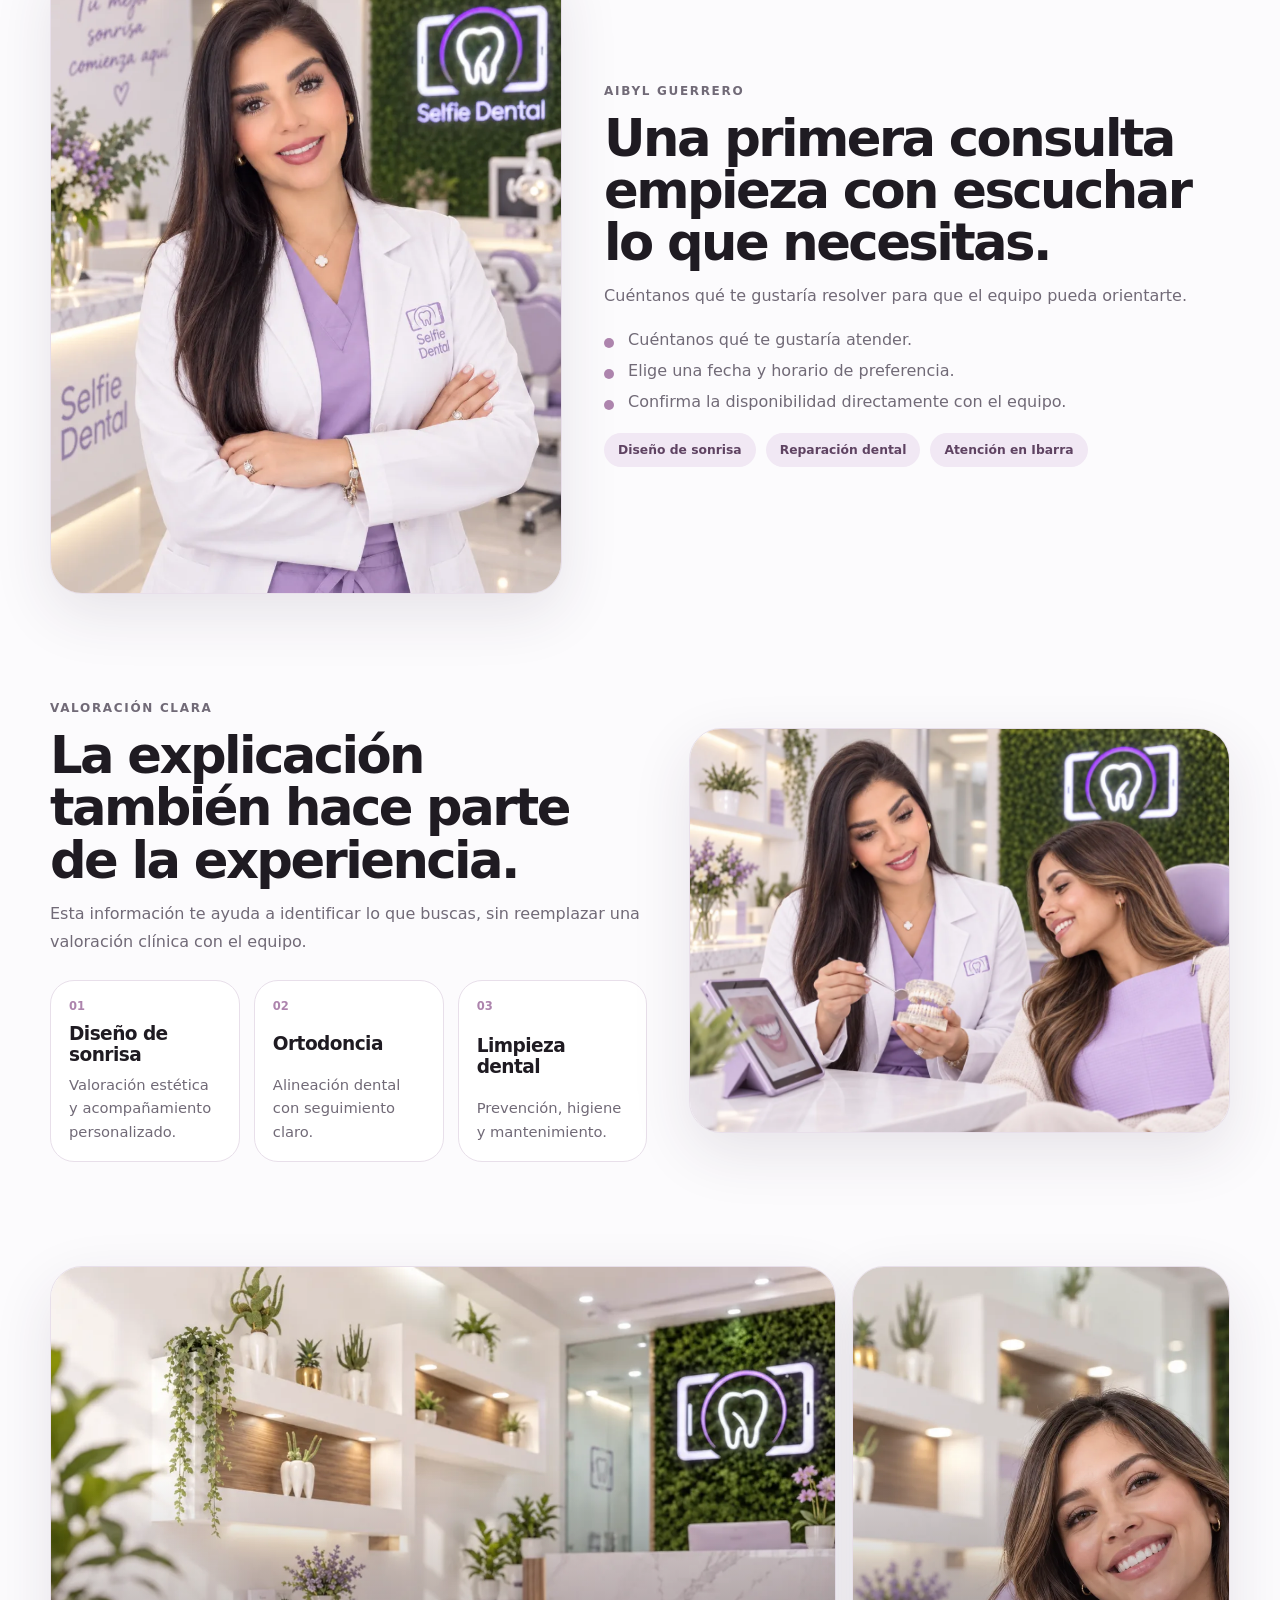
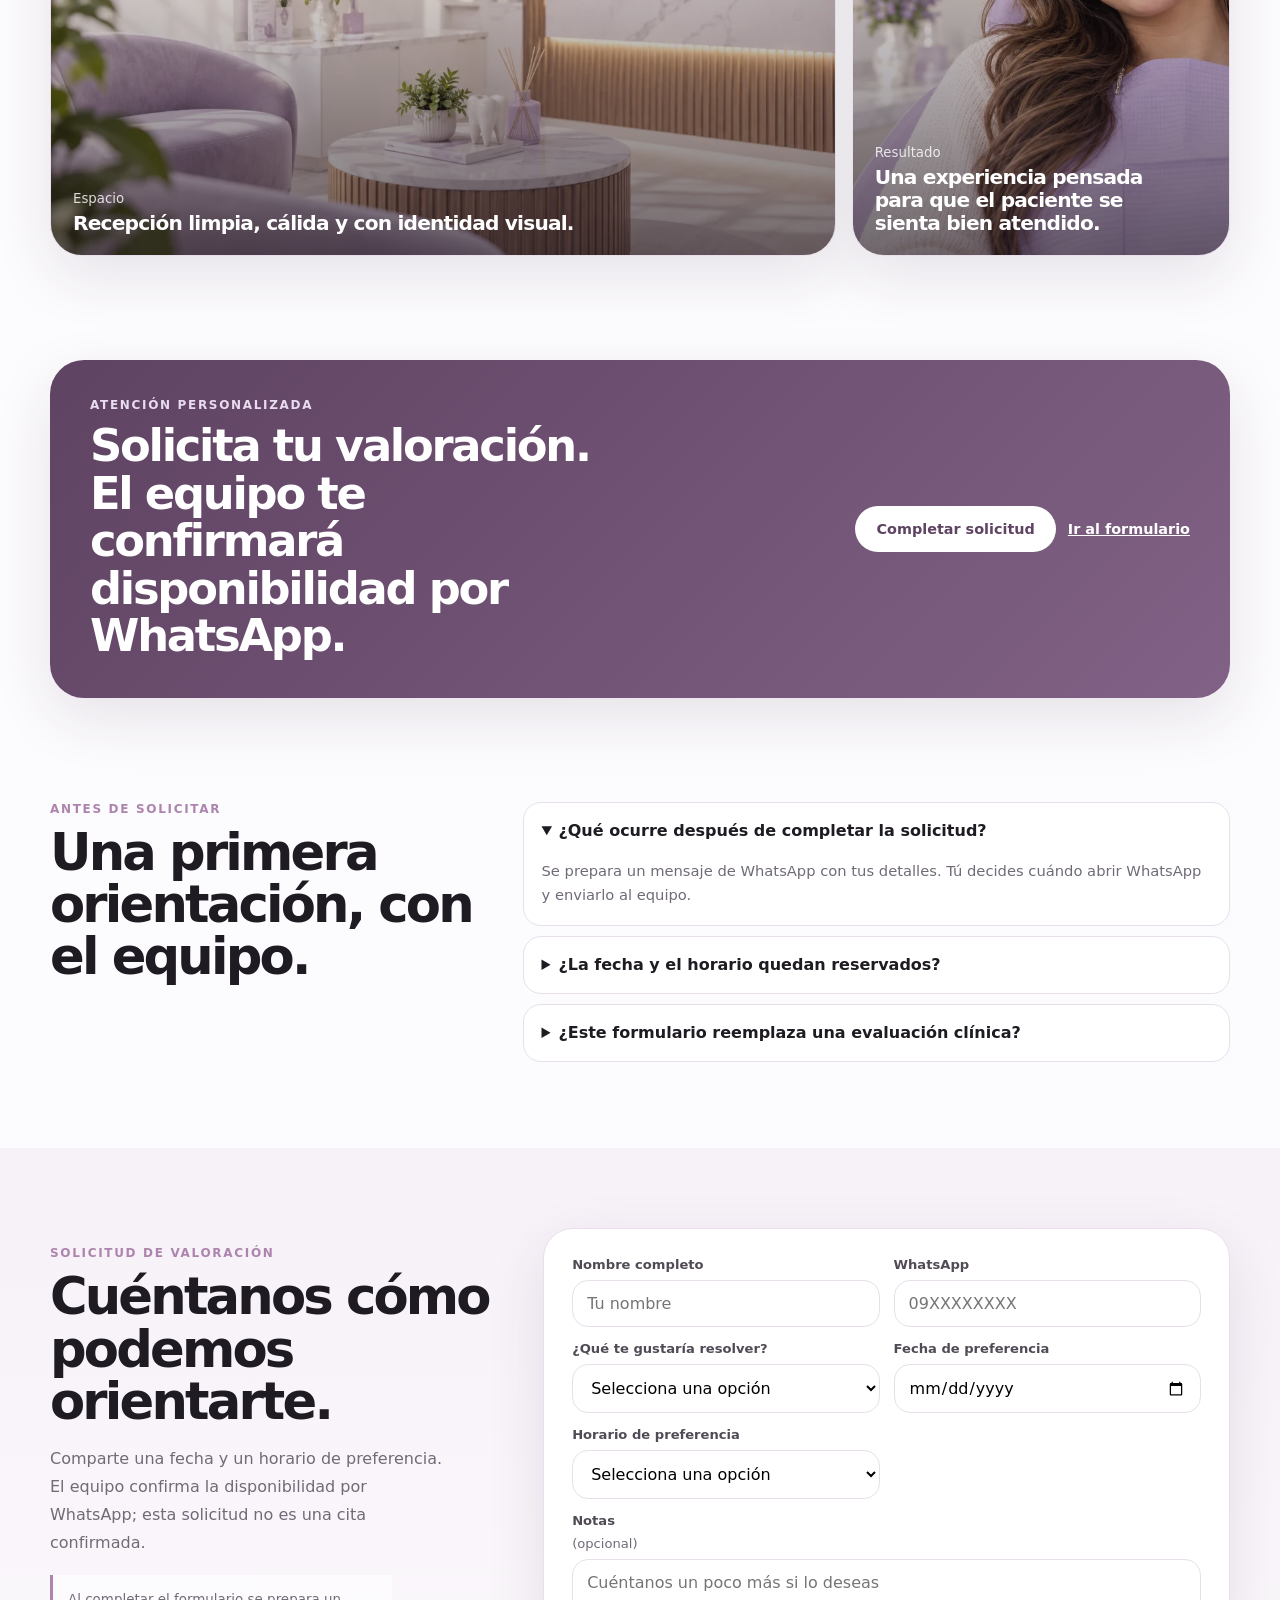
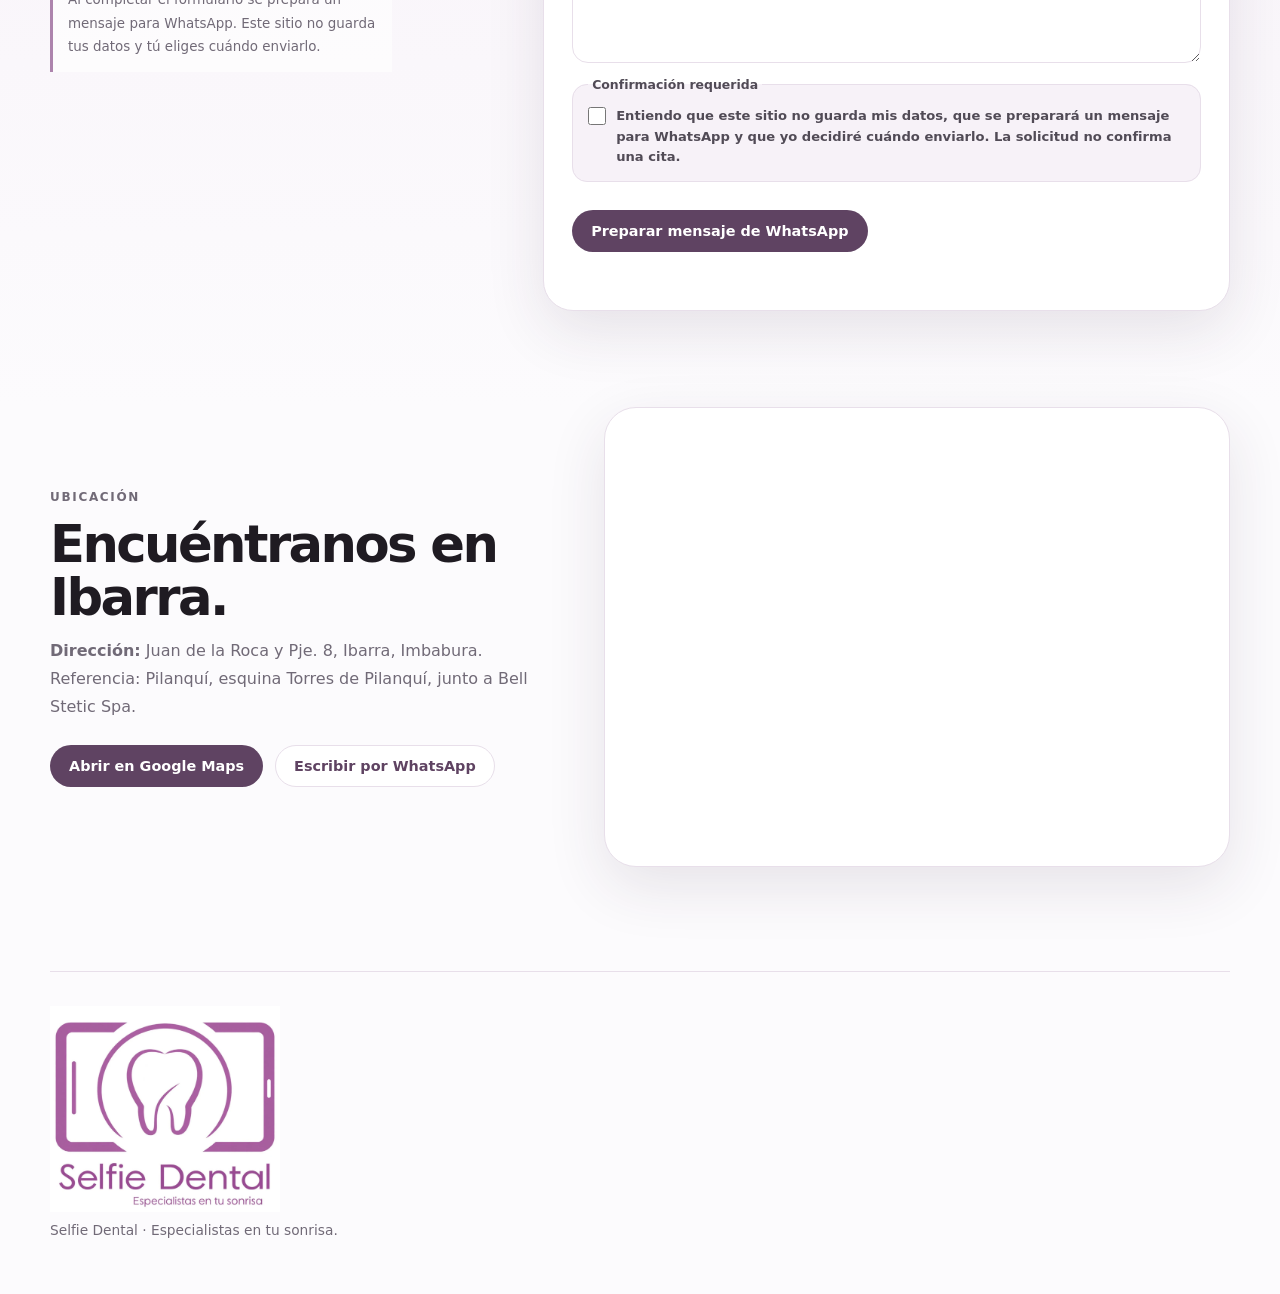
==== commit 35ac1919: "fix: refine hero framing and simplify landing" ====
--- a/index.html
+++ b/index.html
@@ -30,36 +30,17 @@
 
   <main>
     <section class="hero-full">
-      <img class="hero-bg" src="assets/hero-owner.webp" width="640" height="360" fetchpriority="high" alt="Dra. Aibyl Guerrero con paciente en Selfie Dental" />
+      <img class="hero-bg" src="assets/hero-owner.webp" width="1600" height="901" fetchpriority="high" alt="Dra. Aibyl Guerrero con paciente en Selfie Dental" />
       <div class="hero-overlay"></div>
       <div class="section-shell hero-content">
         <div class="hero-card hero-entrance">
-          <p class="proposal-eyebrow">Selfie Dental</p>
-          <h1>Tu valoración empieza con una solicitud clara.</h1>
-          <p class="hero-lead">Cuéntanos lo que necesitas y el equipo confirmará la disponibilidad contigo por WhatsApp.</p>
+          <p class="hero-eyebrow">Selfie Dental</p>
+          <h1>Cuida tu sonrisa con confianza.</h1>
+          <p class="hero-lead">Estamos para escucharte y orientarte en lo que necesitas.</p>
           <div class="hero-actions">
             <button class="link-button primary large" data-open-booking>Solicitar valoración</button>
-            <a class="link-button white large" href="#proceso">Ver cómo funciona</a>
+            <a class="link-button white large" href="#solicitud">Ir al formulario</a>
           </div>
-          <div class="hero-flow-chip" aria-label="Proceso de solicitud: tus datos, mensaje preparado y confirmación del equipo">
-            <span class="flow-dot"></span><strong>Tus datos</strong><i></i><span>Mensaje preparado</span><i></i><span>Confirmación del equipo</span>
-          </div>
-        </div>
-      </div>
-    </section>
-
-    <section class="system-section reveal-section" id="proceso" aria-labelledby="systemTitle">
-      <div class="section-shell">
-        <div class="system-heading">
-          <div><p class="kicker">Tu solicitud</p><h2 id="systemTitle">Cómo funciona tu solicitud.</h2></div>
-          <p>Elige una fecha y horario de preferencia. La disponibilidad solo queda confirmada cuando el equipo te responde.</p>
-        </div>
-        <div class="system-journey">
-          <article class="journey-step live"><div class="journey-icon" aria-hidden="true">1</div><span class="step-badge">Primer paso</span><h3>Completa tus detalles</h3><p>Indica cómo podemos orientarte y comparte una fecha y un horario de preferencia.</p><small>Aún no es una cita confirmada.</small></article>
-          <div class="journey-connector" aria-hidden="true">→</div>
-          <article class="journey-step proposed"><div class="journey-icon" aria-hidden="true">2</div><span class="step-badge">Segundo paso</span><h3>Continúa por WhatsApp</h3><p>Al completar el formulario, tendrás un mensaje preparado para revisar y enviar cuando lo decidas.</p><small>Este sitio no guarda tus datos.</small></article>
-          <div class="journey-connector" aria-hidden="true">→</div>
-          <article class="journey-step panel"><div class="journey-icon" aria-hidden="true">3</div><span class="step-badge">Tercer paso</span><h3>El equipo confirma</h3><p>El equipo revisa la disponibilidad contigo por WhatsApp antes de confirmar una cita.</p><small>La confirmación llega directamente del equipo.</small></article>
         </div>
       </div>
     </section>
@@ -89,7 +70,7 @@
       <div class="owner-copy">
         <p class="kicker">Aibyl Guerrero</p>
         <h2>Una primera consulta empieza con escuchar lo que necesitas.</h2>
-        <p>Cuéntanos qué te gustaría resolver para que el equipo pueda orientarte en el siguiente paso.</p>
+        <p>Cuéntanos qué te gustaría resolver para que el equipo pueda orientarte.</p>
         <ul class="clean-list">
           <li><span></span>Cuéntanos qué te gustaría atender.</li>
           <li><span></span>Elige una fecha y horario de preferencia.</li>
@@ -139,12 +120,12 @@
     <section class="conversion section-shell">
       <div class="conversion-card">
         <div>
-          <p class="kicker">Primer paso</p>
+          <p class="kicker">Atención personalizada</p>
           <h2>Solicita tu valoración. El equipo te confirmará disponibilidad por WhatsApp.</h2>
         </div>
         <div class="hero-actions align-right">
           <a class="link-button white large" href="#solicitud">Completar solicitud</a>
-          <a class="link-button text-link" href="#proceso">Ver cómo funciona</a>
+          <a class="link-button text-link" href="#solicitud">Ir al formulario</a>
         </div>
       </div>
     </section>
@@ -183,7 +164,7 @@
             <div class="wide form-status" data-form-status role="status" aria-live="polite" aria-atomic="true"></div>
           </form>
           <section class="request-success" id="inlineSuccess" hidden tabindex="-1" aria-labelledby="inlineSuccessTitle">
-            <p class="kicker">Siguiente paso</p><h3 id="inlineSuccessTitle">Tu mensaje está listo para enviar por WhatsApp.</h3><p>Este sitio no guardó tus datos. Revisa el mensaje y envíalo solo cuando quieras; el equipo confirmará la disponibilidad contigo.</p>
+            <p class="kicker">Mensaje preparado</p><h3 id="inlineSuccessTitle">Tu mensaje está listo para enviar por WhatsApp.</h3><p>Este sitio no guardó tus datos. Revisa el mensaje y envíalo solo cuando quieras; el equipo confirmará la disponibilidad contigo.</p>
             <a class="link-button primary" data-whatsapp-link href="https://wa.me/593992459649" target="_blank" rel="noreferrer">Abrir WhatsApp con mensaje preparado</a>
           </section>
         </div>
@@ -244,7 +225,7 @@
       </form>
       </div>
       <section class="booking-success" id="bookingSuccess" hidden tabindex="-1" aria-labelledby="bookingSuccessTitle">
-        <p class="kicker">Siguiente paso</p>
+        <p class="kicker">Mensaje preparado</p>
         <h3 id="bookingSuccessTitle" tabindex="-1">Tu mensaje está listo para enviar por WhatsApp.</h3>
         <p>Este sitio no guardó tus datos. Abre WhatsApp cuando quieras, revisa el mensaje y envíalo solo si estás de acuerdo. El equipo confirmará la disponibilidad contigo.</p>
         <div class="dialog-actions">
--- a/styles.css
+++ b/styles.css
@@ -23,7 +23,7 @@
 .header-actions{display:flex;gap:10px;align-items:center}
 .link-button{border:1px solid transparent;border-radius:999px;padding:12px 18px;font-weight:700;font-size:.9rem;display:inline-flex;align-items:center;justify-content:center;transition:transform 160ms ease,background-color 160ms ease,border-color 160ms ease,box-shadow 160ms ease}.link-button.primary{background:var(--plum);color:#fff}.link-button.ghost{background:#fff;border-color:var(--line);color:var(--plum)}.link-button.white{background:#fff;color:var(--plum)}.link-button.text-link{background:transparent;border:0;text-decoration:underline;color:#fff;padding:0}.link-button.large{padding:14px 20px}.link-button:active,.mini-button:active,.detail-actions button:active,.intent-item:active{transform:translateY(1px) scale(.985)}
 
-.hero-full{position:relative;min-height:100vh;display:flex;align-items:flex-end;overflow:hidden;margin-top:-96px;padding-top:96px}.hero-bg{position:absolute;inset:0;width:100%;height:100%;object-fit:cover;object-position:center center}.hero-overlay{position:absolute;inset:0;background:linear-gradient(90deg,rgba(28,19,29,.80) 0%,rgba(28,19,29,.54) 35%,rgba(28,19,29,.16) 70%,rgba(28,19,29,.12) 100%)}.hero-content{position:relative;z-index:1;padding:120px 0 72px}.hero-card{max-width:570px;color:#fff}.hero-card h1{font-size:clamp(3rem,6vw,6rem);line-height:.92;letter-spacing:-.06em;margin-bottom:16px}.hero-lead{font-size:1.08rem;line-height:1.75;color:rgba(255,255,255,.9);margin-bottom:28px}.hero-actions{display:flex;gap:12px;align-items:center;flex-wrap:wrap}.align-right{justify-content:flex-end}.hero-trust{margin-top:26px}.trust-row{display:flex;gap:10px;flex-wrap:wrap}.trust-row span{padding:10px 14px;border-radius:999px;background:rgba(255,255,255,.12);border:1px solid rgba(255,255,255,.16);font-size:.77rem}
+.hero-full{position:relative;min-height:clamp(680px,92svh,900px);display:flex;align-items:flex-end;overflow:hidden;margin-top:-96px;padding-top:96px}.hero-bg{position:absolute;inset:0;width:100%;height:100%;object-fit:cover;object-position:68% center}.hero-overlay{position:absolute;inset:0;background:linear-gradient(90deg,rgba(28,19,29,.80) 0%,rgba(28,19,29,.54) 35%,rgba(28,19,29,.16) 70%,rgba(28,19,29,.12) 100%)}.hero-content{position:relative;z-index:1;padding:120px 0 72px}.hero-card{max-width:570px;color:#fff}.hero-card h1{font-size:clamp(3rem,6vw,6rem);line-height:.92;letter-spacing:-.06em;margin-bottom:16px}.hero-eyebrow{display:inline-flex;align-items:center;margin:0 0 18px;padding:8px 12px;border:1px solid rgba(255,255,255,.32);border-radius:999px;background:rgba(70,42,74,.42);font-size:.79rem;font-weight:800;letter-spacing:.02em}.hero-lead{font-size:1.08rem;line-height:1.75;color:rgba(255,255,255,.9);margin-bottom:28px}.hero-actions{display:flex;gap:12px;align-items:center;flex-wrap:wrap}.align-right{justify-content:flex-end}
 
 .stats-strip{position:relative;z-index:2;margin-top:-36px;display:grid;grid-template-columns:repeat(3,1fr);gap:14px}.stats-strip article{background:#fff;border:1px solid var(--line);border-radius:24px;padding:22px;box-shadow:var(--shadow)}.stats-strip strong{display:block;margin-bottom:8px;font-size:1rem}.stats-strip p{color:var(--muted);line-height:1.65;font-size:.92rem}
 .intent-strip{padding:90px 0}.intent-inner{display:grid;grid-template-columns:.8fr 1.2fr;gap:40px;align-items:start}.intent-copy h2,.owner-copy h2,.consult-copy h2,.process-intro h2,.location-copy h2{font-size:clamp(2.2rem,4vw,4rem);line-height:1.02;letter-spacing:-.05em;margin-bottom:14px}.intent-copy p,.owner-copy p,.consult-copy p,.process-intro p,.location-copy p{color:var(--muted);line-height:1.75}.intent-list{display:grid;gap:14px}.intent-item{text-align:left;background:#fff;border:1px solid var(--line);border-radius:22px;padding:17px 18px;display:grid;grid-template-columns:44px 1fr auto;gap:14px;align-items:center;box-shadow:0 8px 26px rgba(58,39,61,.05)}.intent-item span{width:44px;height:44px;border-radius:14px;background:var(--lavender);color:var(--plum);display:flex;align-items:center;justify-content:center;font-weight:800}.intent-item strong{font-size:1.02rem}.intent-item small{color:var(--muted)}
@@ -45,18 +45,16 @@
 @media(max-width:1080px){.desktop-nav{display:none}.intent-inner,.owner-section,.consult-section,.gallery-band,.process-grid,.location,.crm-bottom-grid,.full-width-grid{grid-template-columns:1fr}.service-grid{grid-template-columns:1fr}.metrics-row{grid-template-columns:1fr 1fr}.crm-layout{grid-template-columns:1fr}.crm-sidebar{display:none}}
 @media(hover:hover) and (pointer:fine){.link-button.primary:hover{background:var(--plum-deep);transform:translateY(-1px)}.desktop-nav a:hover{color:var(--plum)}.lead-row:hover{background:#fcf9fd}.intent-item:hover{border-color:var(--lilac)}.detail-actions button:hover,.mini-button:hover{border-color:var(--lilac)}}
 button:focus-visible,a:focus-visible,input:focus-visible,select:focus-visible,textarea:focus-visible{outline:3px solid rgba(173,132,173,.55);outline-offset:3px}
-@media(max-width:760px){.section-shell{width:calc(100% - 28px)}.site-header{grid-template-columns:minmax(0,1fr) auto;gap:8px;padding:10px 12px}.brand{gap:8px}.brand img{width:52px;height:40px}.brand-copy strong{font-size:.9rem}.brand-copy span{font-size:.68rem}.header-actions .link-button.primary{padding:11px 12px;font-size:.75rem;white-space:nowrap}.header-actions .desktop-only{display:none!important}.hero-full{min-height:88vh}.hero-card{max-width:100%}.hero-card h1{font-size:clamp(3rem,14vw,4.7rem)}.hero-actions,.location-actions,.dialog-actions{flex-direction:column;align-items:flex-start}.stats-strip{grid-template-columns:1fr;margin-top:-28px}.intent-item{grid-template-columns:40px 1fr}.intent-item small{display:none}.gallery-card,.gallery-small{min-height:340px}.conversion-card{grid-template-columns:1fr;padding:32px 24px}.align-right{justify-content:flex-start}.footer{flex-direction:column;align-items:flex-start}.form-grid{grid-template-columns:1fr}.form-grid .wide{grid-column:auto}.crm-layout{grid-template-columns:1fr}.crm-sidebar{display:none}.crm-main{padding:20px 14px 40px}.crm-topbar{flex-direction:column;align-items:flex-start}.crm-topbar h1{font-size:2rem}.metrics-row{grid-template-columns:1fr 1fr}.lead-row{grid-template-columns:1fr .9fr}.lead-row>*:nth-child(3),.lead-row>*:nth-child(4){display:none}.table-grid{grid-template-columns:1fr 1fr}.table-head:nth-child(n+3),.appointment-cell-extra{display:none}.detail-actions{grid-template-columns:1fr}.task-item{flex-direction:column;align-items:flex-start}.booking-shell{padding:24px 20px}.integration-notice{padding:13px}.crm-actions .link-button{padding:10px 12px;font-size:.78rem}}
+@media(max-width:760px){.section-shell{width:calc(100% - 28px)}.site-header{grid-template-columns:minmax(0,1fr) auto;gap:8px;padding:10px 12px}.brand{gap:8px}.brand img{width:52px;height:40px}.brand-copy strong{font-size:.9rem}.brand-copy span{font-size:.68rem}.header-actions .link-button.primary{padding:11px 12px;font-size:.75rem;white-space:nowrap}.header-actions .desktop-only{display:none!important}.hero-full{min-height:clamp(560px,78svh,680px)}.hero-bg{object-position:68% center}.hero-card{max-width:100%}.hero-card h1{font-size:clamp(3rem,14vw,4.7rem)}.hero-actions,.location-actions,.dialog-actions{flex-direction:column;align-items:flex-start}.stats-strip{grid-template-columns:1fr;margin-top:-28px}.intent-item{grid-template-columns:40px 1fr}.intent-item small{display:none}.gallery-card,.gallery-small{min-height:340px}.conversion-card{grid-template-columns:1fr;padding:32px 24px}.align-right{justify-content:flex-start}.footer{flex-direction:column;align-items:flex-start}.form-grid{grid-template-columns:1fr}.form-grid .wide{grid-column:auto}.crm-layout{grid-template-columns:1fr}.crm-sidebar{display:none}.crm-main{padding:20px 14px 40px}.crm-topbar{flex-direction:column;align-items:flex-start}.crm-topbar h1{font-size:2rem}.metrics-row{grid-template-columns:1fr 1fr}.lead-row{grid-template-columns:1fr .9fr}.lead-row>*:nth-child(3),.lead-row>*:nth-child(4){display:none}.table-grid{grid-template-columns:1fr 1fr}.table-head:nth-child(n+3),.appointment-cell-extra{display:none}.detail-actions{grid-template-columns:1fr}.task-item{flex-direction:column;align-items:flex-start}.booking-shell{padding:24px 20px}.integration-notice{padding:13px}.crm-actions .link-button{padding:10px 12px;font-size:.78rem}}
 @media(prefers-reduced-motion:reduce){html{scroll-behavior:auto}.reveal-section,.booking-dialog,.toast,.link-button,.detail-actions button{transition:none!important;animation:none!important}.reveal-section{opacity:1;transform:none}}
 
-/* Proposal-led landing composition */
-.proposal-eyebrow{display:inline-flex;align-items:center;margin:0 0 18px;padding:8px 12px;border:1px solid rgba(255,255,255,.32);border-radius:999px;background:rgba(70,42,74,.42);font-size:.79rem;font-weight:800;letter-spacing:.02em}.hero-card h1{max-width:9.5ch}.hero-flow-chip{display:flex;align-items:center;gap:9px;flex-wrap:wrap;margin-top:28px;padding:12px 14px;background:rgba(255,255,255,.12);border:1px solid rgba(255,255,255,.2);border-radius:16px;font-size:.75rem;line-height:1.25}.hero-flow-chip i{width:16px;height:1px;background:rgba(255,255,255,.52)}.flow-dot{width:8px;height:8px;border-radius:50%;background:#dfc3eb;box-shadow:0 0 0 4px rgba(223,195,235,.18)}
 .system-section{position:relative;padding:94px 0 104px;background:#f1e8f4;overflow:hidden}.system-section:before{content:"";position:absolute;right:-14vw;top:-20vw;width:54vw;height:54vw;border-radius:50%;background:rgba(255,255,255,.44)}.system-section .section-shell{position:relative}.system-heading{display:grid;grid-template-columns:1fr .75fr;gap:44px;align-items:end;margin-bottom:36px}.system-heading h2{font-size:clamp(2.6rem,5vw,5rem);letter-spacing:-.065em;line-height:.94;max-width:10ch}.system-heading>p{color:var(--plum);line-height:1.7;max-width:43ch}.system-journey{display:grid;grid-template-columns:1fr 54px 1fr 54px 1fr;align-items:center}.journey-step{min-height:260px;padding:24px;border:1px solid rgba(95,67,98,.16);border-radius:28px;background:rgba(255,255,255,.8);box-shadow:0 18px 38px rgba(58,39,61,.08)}.journey-step.panel{background:var(--plum);color:#fff;border-color:var(--plum);transform:translateY(-10px)}.journey-icon{width:48px;height:48px;display:grid;place-items:center;border-radius:15px;background:var(--lavender);color:var(--plum);font-size:1.5rem;font-weight:800}.panel .journey-icon{background:rgba(255,255,255,.18);color:#fff}.step-badge{display:inline-flex;margin:18px 0 12px;padding:5px 8px;border-radius:999px;background:var(--lavender);color:var(--plum);font-size:.68rem;font-weight:800}.panel .step-badge{background:#f0dff5;color:var(--plum)}.journey-step h3{font-size:1.5rem;letter-spacing:-.04em}.journey-step p{margin:10px 0 20px;color:var(--muted);font-size:.9rem;line-height:1.65}.journey-step small{display:block;color:var(--plum);font-weight:750}.panel p,.panel small{color:rgba(255,255,255,.82)}.journey-connector{text-align:center;color:var(--plum);font-size:1.8rem;font-weight:400}.system-disclosure{margin:24px 0 34px;color:var(--plum);font-size:.84rem;line-height:1.6}.landing-dashboard{background:#fff;border:1px solid rgba(95,67,98,.14);border-radius:30px;padding:26px;box-shadow:0 24px 60px rgba(58,39,61,.12)}.preview-head{display:flex;justify-content:space-between;align-items:center;gap:16px;padding-bottom:20px;border-bottom:1px solid var(--line)}.preview-head span,.preview-action>span{font-size:.72rem;color:var(--muted);font-weight:800;text-transform:uppercase;letter-spacing:.08em}.preview-head h3{font-size:1.8rem;letter-spacing:-.05em;margin-top:4px}.priority-preview{display:grid;grid-template-columns:auto 1.25fr 1fr;gap:18px;align-items:center;padding:22px 0}.priority-mark{width:44px;height:44px;display:grid;place-items:center;border-radius:14px;background:#5f4362;color:#fff;font-size:1.35rem;font-weight:800}.urgent-badge{display:inline-flex;padding:5px 8px;border-radius:999px;background:#f1e8f4;color:var(--plum);font-size:.68rem;font-weight:800}.priority-preview h4{font-size:1.15rem;letter-spacing:-.03em;margin:7px 0}.priority-preview p,.preview-action small{color:var(--muted);font-size:.82rem;line-height:1.5}.preview-action{padding-left:20px;border-left:1px solid var(--line);display:grid;gap:5px}.preview-action strong{color:var(--plum);font-size:.94rem}.preview-footer{display:flex;gap:10px;flex-wrap:wrap;padding-top:16px;border-top:1px solid var(--line)}.preview-footer span{padding:6px 9px;background:var(--surface-2);border-radius:999px;color:var(--muted);font-size:.74rem}
 .now-action{display:grid;grid-template-columns:1.3fr .65fr auto;gap:24px;align-items:center;padding:26px 28px;margin-bottom:18px;border-radius:28px;background:var(--plum);color:#fff;box-shadow:0 18px 40px rgba(58,39,61,.18)}.now-label{display:inline-flex;padding:5px 8px;border-radius:999px;background:#ebd4f0;color:var(--plum);font-size:.68rem;font-weight:850}.now-action h2{margin:10px 0 5px;font-size:1.65rem;letter-spacing:-.045em}.now-action p,.now-action-context small{color:rgba(255,255,255,.75);font-size:.84rem}.now-action-context{padding-left:22px;border-left:1px solid rgba(255,255,255,.22);display:grid;gap:4px}.now-action-context span{font-size:.7rem;color:rgba(255,255,255,.7);font-weight:800;text-transform:uppercase;letter-spacing:.08em}.now-action-context strong{font-size:1.35rem}.integration-subtle{margin-top:18px;margin-bottom:0;background:transparent;border-style:dashed;box-shadow:none}
 @media(max-width:760px){.proposal-eyebrow{font-size:.7rem;margin-bottom:14px}.hero-flow-chip{gap:7px;padding:11px;font-size:.7rem}.hero-flow-chip i{width:10px}.system-section{padding:66px 0 72px}.system-heading{grid-template-columns:1fr;gap:16px;margin-bottom:28px}.system-heading h2{font-size:clamp(2.5rem,13vw,3.9rem)}.system-journey{grid-template-columns:1fr;gap:10px}.journey-connector{height:28px;transform:rotate(90deg)}.journey-step{min-height:auto;padding:22px}.journey-step.panel{transform:none}.system-disclosure{margin:20px 0 24px}.landing-dashboard{padding:18px;border-radius:24px}.preview-head{align-items:flex-start;flex-direction:column}.preview-head .link-button{width:100%}.priority-preview{grid-template-columns:auto 1fr;gap:12px}.preview-action{grid-column:1/-1;padding:14px 0 0;border-left:0;border-top:1px solid var(--line)}.now-action{grid-template-columns:1fr;gap:15px;padding:22px}.now-action-context{padding:14px 0 0;border-left:0;border-top:1px solid rgba(255,255,255,.22)}.now-action .link-button{width:100%}.integration-subtle{display:none}}
-.hero-entrance>*{animation:hero-rise .64s cubic-bezier(.22,1,.36,1) both}.hero-entrance>*:nth-child(2){animation-delay:70ms}.hero-entrance>*:nth-child(3){animation-delay:140ms}.hero-entrance>*:nth-child(4){animation-delay:210ms}.system-section.is-visible .journey-step{animation:system-rise .48s cubic-bezier(.22,1,.36,1) both}.system-section.is-visible .journey-step:nth-of-type(2){animation-delay:80ms}.system-section.is-visible .journey-step:nth-of-type(3){animation-delay:160ms}@keyframes hero-rise{from{opacity:0;transform:translateY(18px)}to{opacity:1;transform:none}}@keyframes system-rise{from{opacity:0;transform:translateY(20px) scale(.985)}to{opacity:1;transform:none}}
+.hero-entrance>*{animation:hero-rise .64s cubic-bezier(.22,1,.36,1) both}.hero-entrance>*:nth-child(2){animation-delay:70ms}.hero-entrance>*:nth-child(3){animation-delay:140ms}@keyframes hero-rise{from{opacity:0;transform:translateY(18px)}to{opacity:1;transform:none}}
 
 /* Patient request flow */
-.header-actions .link-button,.hero-actions .link-button{min-height:44px}.system-section{padding:66px 0 72px}.system-heading h2{font-size:clamp(2.2rem,4vw,3.8rem);max-width:13ch}.journey-step{min-height:205px;padding:20px}.landing-dashboard{margin-top:8px;padding:20px}.confidence-section{display:grid;grid-template-columns:.75fr 1.25fr;gap:48px;align-items:start;padding-bottom:86px}.confidence-section h2,.request-copy h2{font-size:clamp(2.25rem,4vw,4rem);letter-spacing:-.055em;line-height:1.02}.faq-list{display:grid;gap:10px}.faq-list details{background:#fff;border:1px solid var(--line);border-radius:18px;padding:0 18px}.faq-list summary{cursor:pointer;padding:17px 28px 17px 0;font-weight:750;line-height:1.4}.faq-list p{padding:0 0 17px;color:var(--muted);line-height:1.65;font-size:.92rem}.request-section{padding:80px 0 96px;background:linear-gradient(180deg,#f7f1f8 0%,#fcfbfd 100%)}.request-layout{display:grid;grid-template-columns:.78fr 1.22fr;gap:54px;align-items:start}.request-copy{padding-top:18px}.request-copy>p:not(.kicker){color:var(--muted);line-height:1.75;margin-top:18px;max-width:40ch}.request-copy .demo-disclosure{padding:13px 15px;background:rgba(255,255,255,.62);border-left:3px solid var(--lilac);font-size:.84rem}.request-panel{background:#fff;border:1px solid var(--line);border-radius:30px;padding:28px;box-shadow:var(--shadow)}.form-field{display:grid;gap:8px}.form-field label,.consent-field{font-size:.82rem;font-weight:700;color:#514b56}.form-field label span{font-weight:500;color:var(--muted)}.consent-field{margin:0;padding:14px 15px;border:1px solid var(--line);border-radius:15px;background:var(--surface-2)}.consent-field legend{padding:0 4px;font-size:.78rem}.consent-field label{display:flex;gap:10px;align-items:flex-start;line-height:1.55;font-weight:600}.consent-field input{width:18px;height:18px;margin:1px 0 0;accent-color:var(--plum);flex:0 0 auto}.form-feedback{min-height:0;color:#9b2c2c;font-size:.84rem;line-height:1.5}.form-feedback:not(:empty){padding:10px 12px;background:#fff3f3;border-radius:12px}.form-status{min-height:1.2em;color:var(--muted);font-size:.82rem}.request-success{animation:content-reveal 360ms ease both}.request-success h3{font-size:1.85rem;letter-spacing:-.045em;margin:8px 0}.request-success p:not(.kicker){color:var(--muted);line-height:1.7;margin-bottom:22px}.request-form button[disabled]{cursor:wait;opacity:.72;transform:none}.booking-dialog{transition:opacity 240ms ease,transform 240ms cubic-bezier(.22,1,.36,1),box-shadow 240ms ease}.booking-dialog[open]{box-shadow:0 46px 140px rgba(25,17,26,.32)}
+.header-actions .link-button,.hero-actions .link-button{min-height:44px}.confidence-section{display:grid;grid-template-columns:.75fr 1.25fr;gap:48px;align-items:start;padding-bottom:86px}.confidence-section h2,.request-copy h2{font-size:clamp(2.25rem,4vw,4rem);letter-spacing:-.055em;line-height:1.02}.faq-list{display:grid;gap:10px}.faq-list details{background:#fff;border:1px solid var(--line);border-radius:18px;padding:0 18px}.faq-list summary{cursor:pointer;padding:17px 28px 17px 0;font-weight:750;line-height:1.4}.faq-list p{padding:0 0 17px;color:var(--muted);line-height:1.65;font-size:.92rem}.request-section{padding:80px 0 96px;background:linear-gradient(180deg,#f7f1f8 0%,#fcfbfd 100%)}.request-layout{display:grid;grid-template-columns:.78fr 1.22fr;gap:54px;align-items:start}.request-copy{padding-top:18px}.request-copy>p:not(.kicker){color:var(--muted);line-height:1.75;margin-top:18px;max-width:40ch}.request-panel{background:#fff;border:1px solid var(--line);border-radius:30px;padding:28px;box-shadow:var(--shadow)}.form-field{display:grid;gap:8px}.form-field label,.consent-field{font-size:.82rem;font-weight:700;color:#514b56}.form-field label span{font-weight:500;color:var(--muted)}.consent-field{margin:0;padding:14px 15px;border:1px solid var(--line);border-radius:15px;background:var(--surface-2)}.consent-field legend{padding:0 4px;font-size:.78rem}.consent-field label{display:flex;gap:10px;align-items:flex-start;line-height:1.55;font-weight:600}.consent-field input{width:18px;height:18px;margin:1px 0 0;accent-color:var(--plum);flex:0 0 auto}.form-feedback{min-height:0;color:#9b2c2c;font-size:.84rem;line-height:1.5}.form-feedback:not(:empty){padding:10px 12px;background:#fff3f3;border-radius:12px}.form-status{min-height:1.2em;color:var(--muted);font-size:.82rem}.request-success{animation:content-reveal 360ms ease both}.request-success h3{font-size:1.85rem;letter-spacing:-.045em;margin:8px 0}.request-success p:not(.kicker){color:var(--muted);line-height:1.7;margin-bottom:22px}.request-form button[disabled]{cursor:wait;opacity:.72;transform:none}.booking-dialog{transition:opacity 240ms ease,transform 240ms cubic-bezier(.22,1,.36,1),box-shadow 240ms ease}.booking-dialog[open]{box-shadow:0 46px 140px rgba(25,17,26,.32)}
 @media(max-width:760px){.header-actions .link-button.primary{min-height:44px;padding:10px 12px;font-size:.72rem}.header-actions{min-width:0}.header-actions .link-button{max-width:135px}.confidence-section,.request-layout{grid-template-columns:1fr;gap:26px}.confidence-section{padding-bottom:66px}.request-section{padding:62px 0 70px}.request-panel{padding:20px 16px;border-radius:24px}.request-panel .link-button{width:100%;min-height:48px}.consent-field{padding:13px}.faq-list details{padding:0 15px}.booking-dialog{width:min(760px,calc(100% - 16px));max-height:calc(100dvh - 16px);overflow:auto}.booking-shell{padding:22px 16px}.dialog-actions{width:100%}.dialog-actions .link-button{width:100%;min-height:48px}.system-section{padding:52px 0 58px}.landing-dashboard{display:none}}
 @media(prefers-reduced-motion:reduce){.request-success,.booking-success{animation:none!important}.booking-dialog{transition:none!important}}
 
